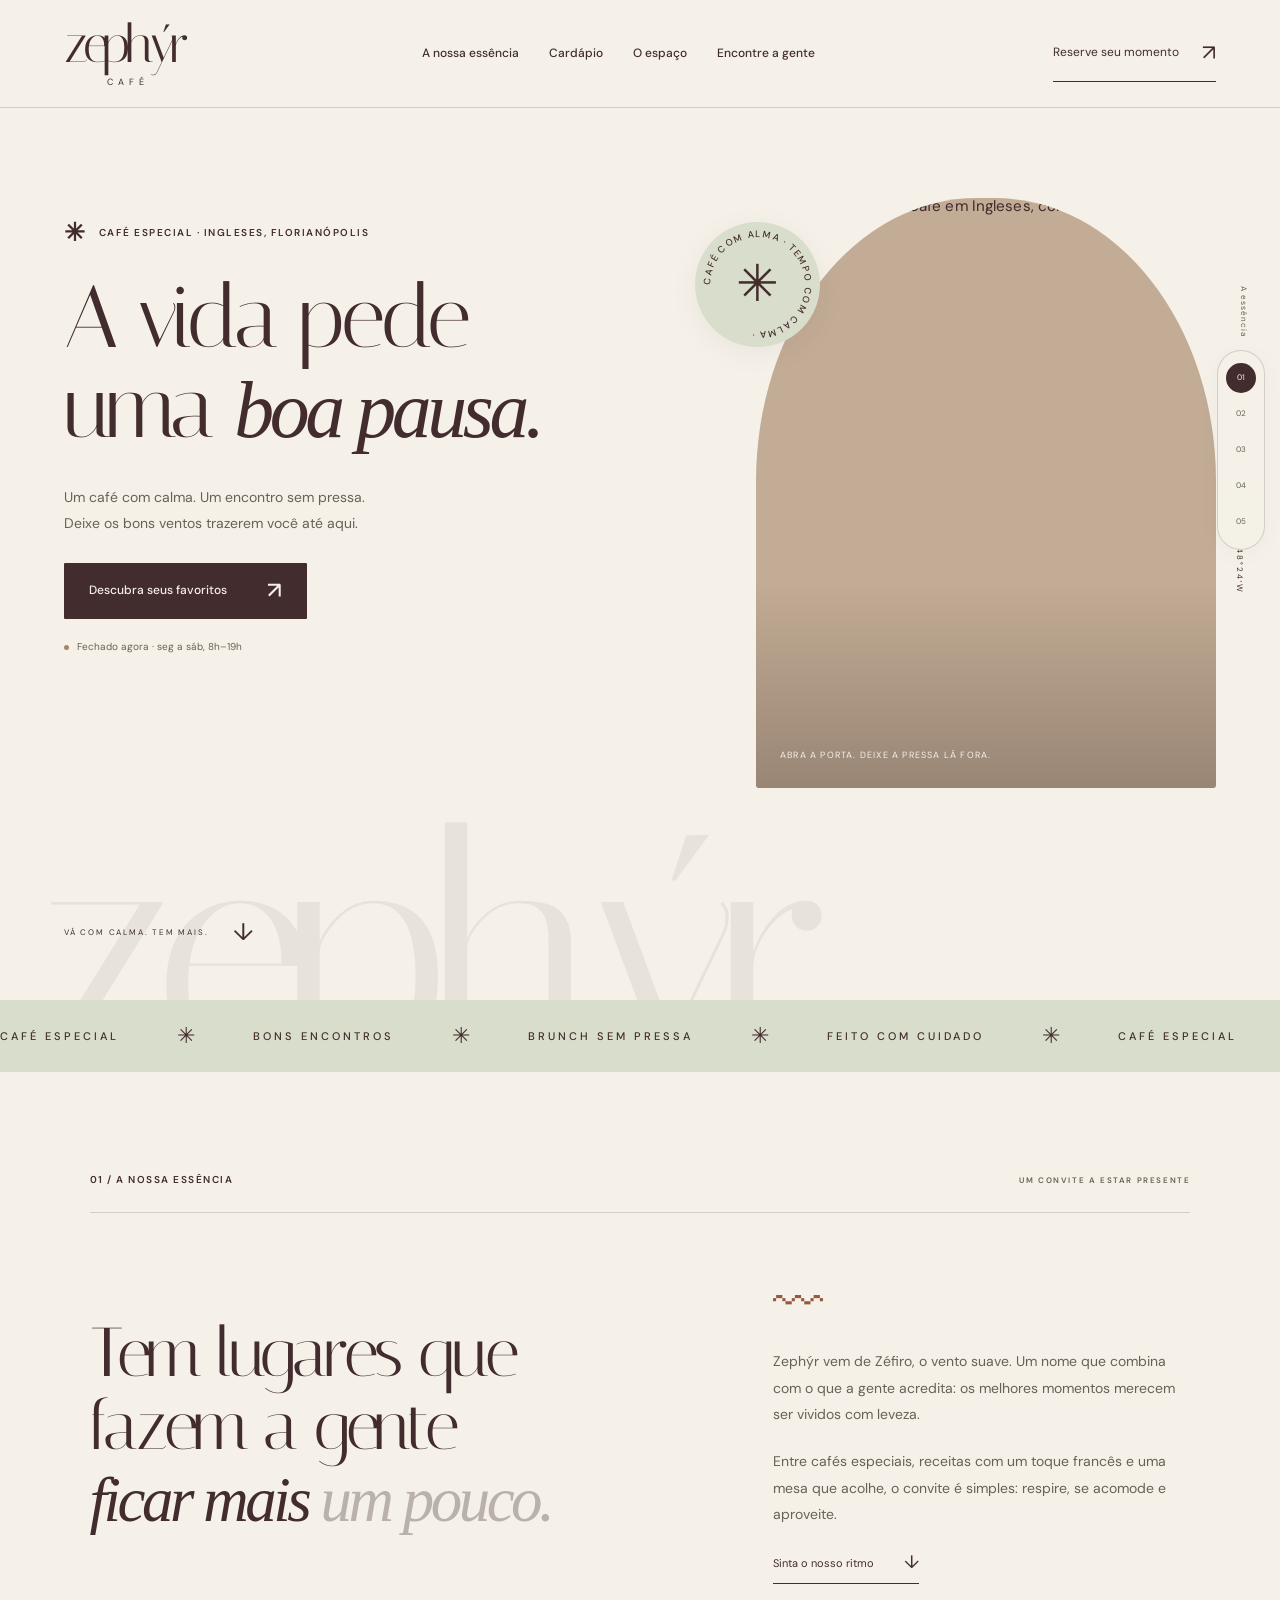
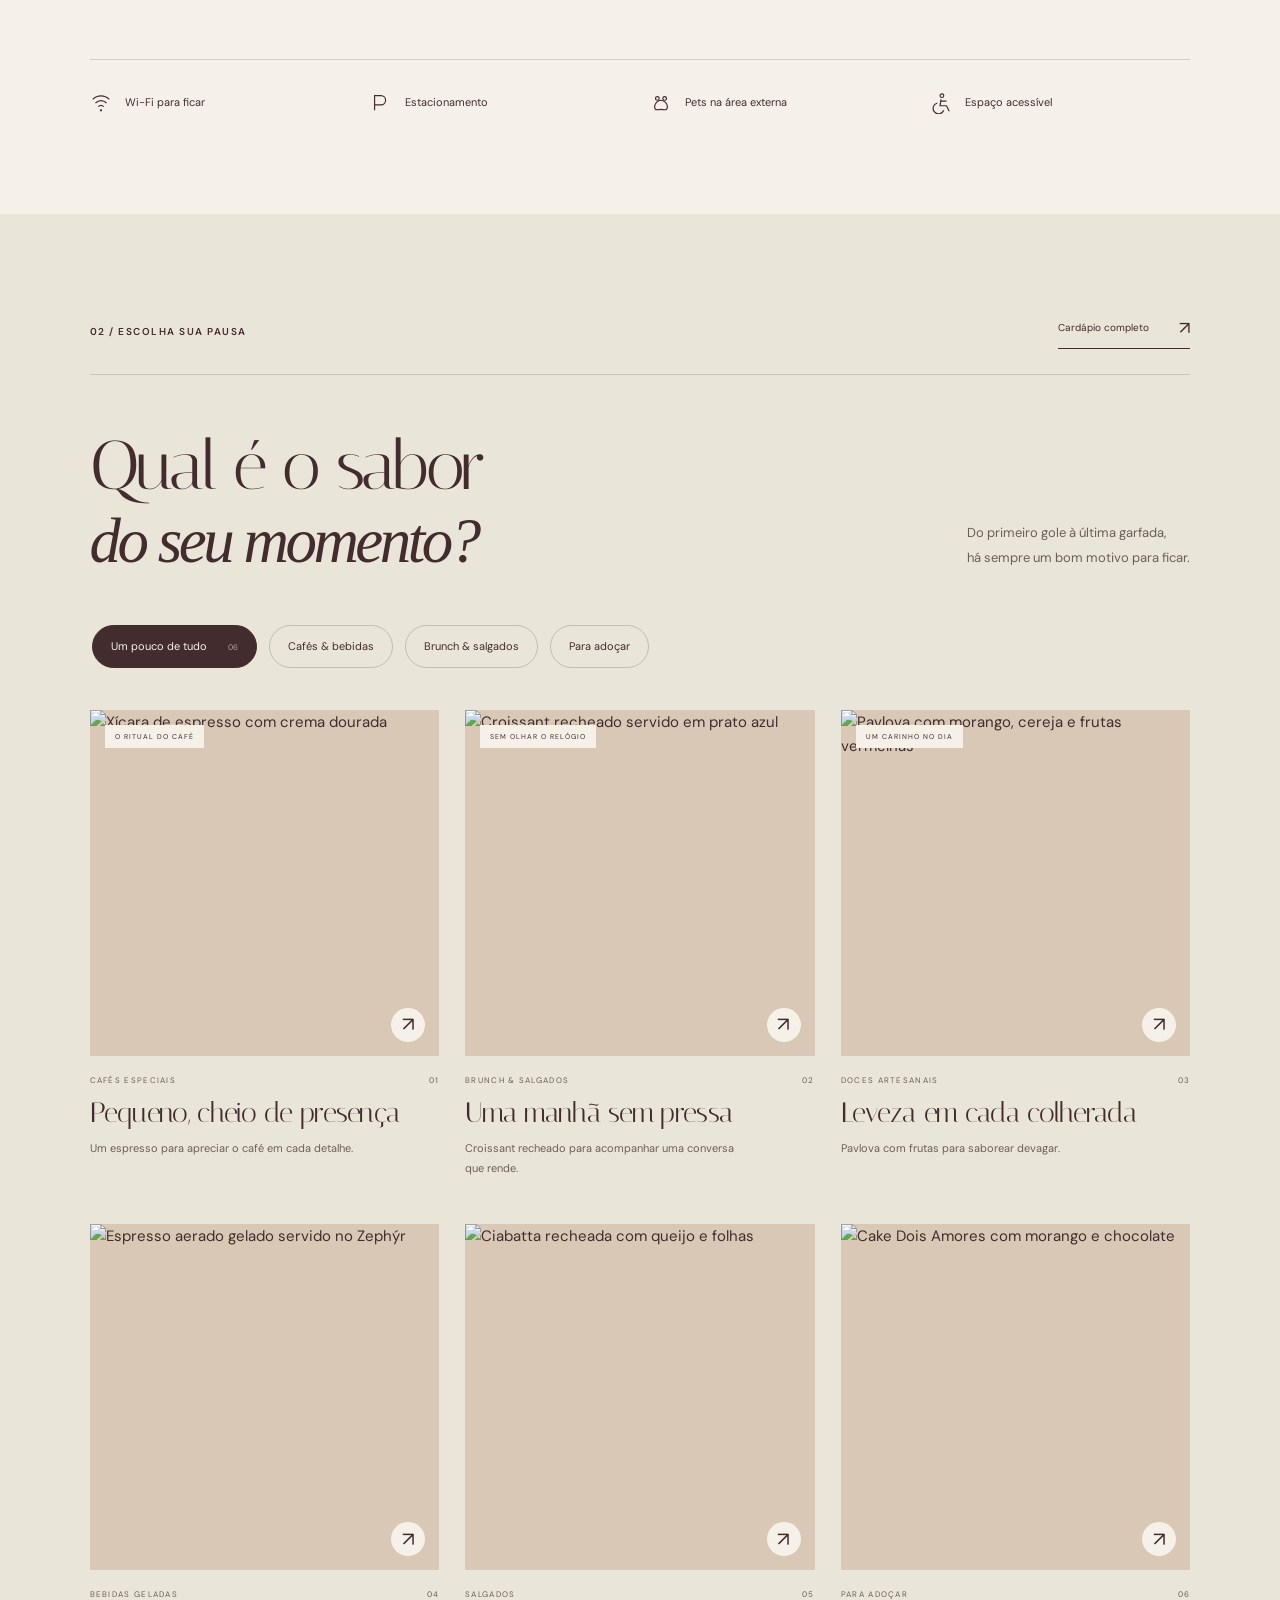
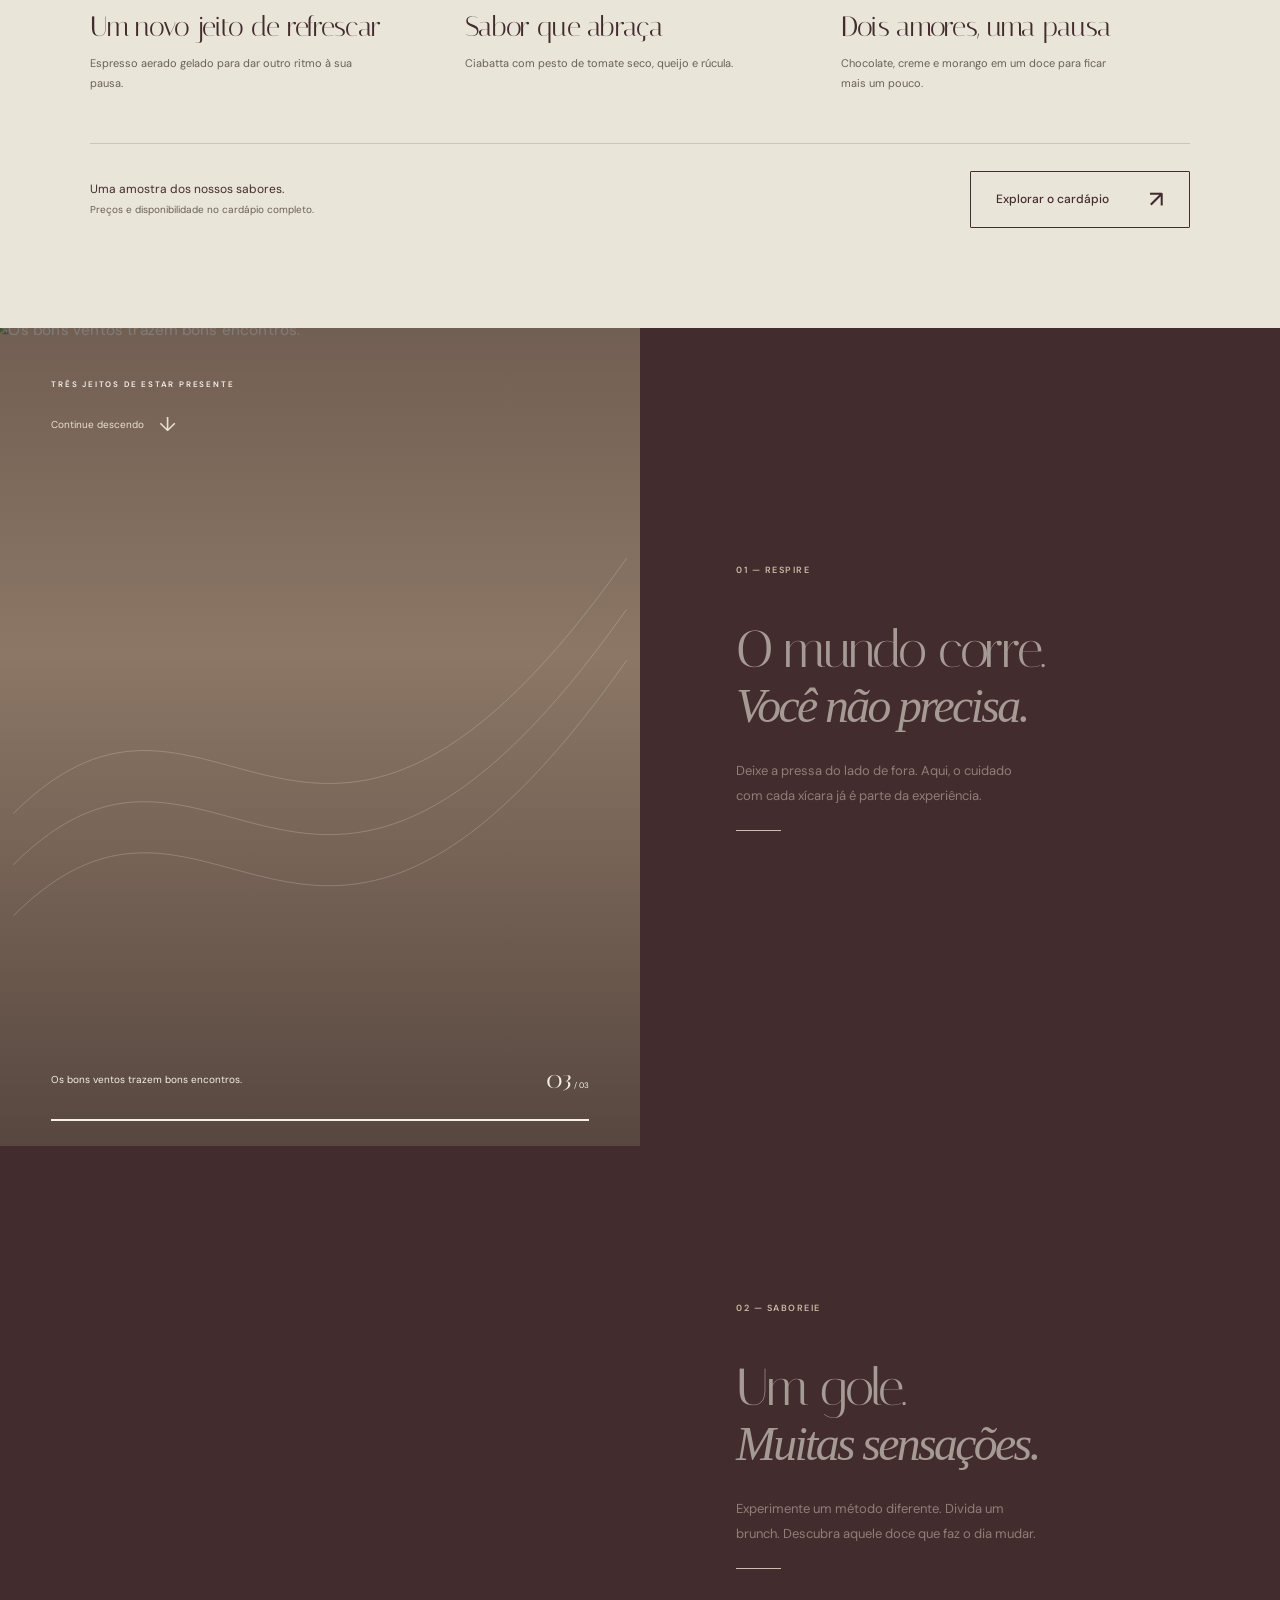
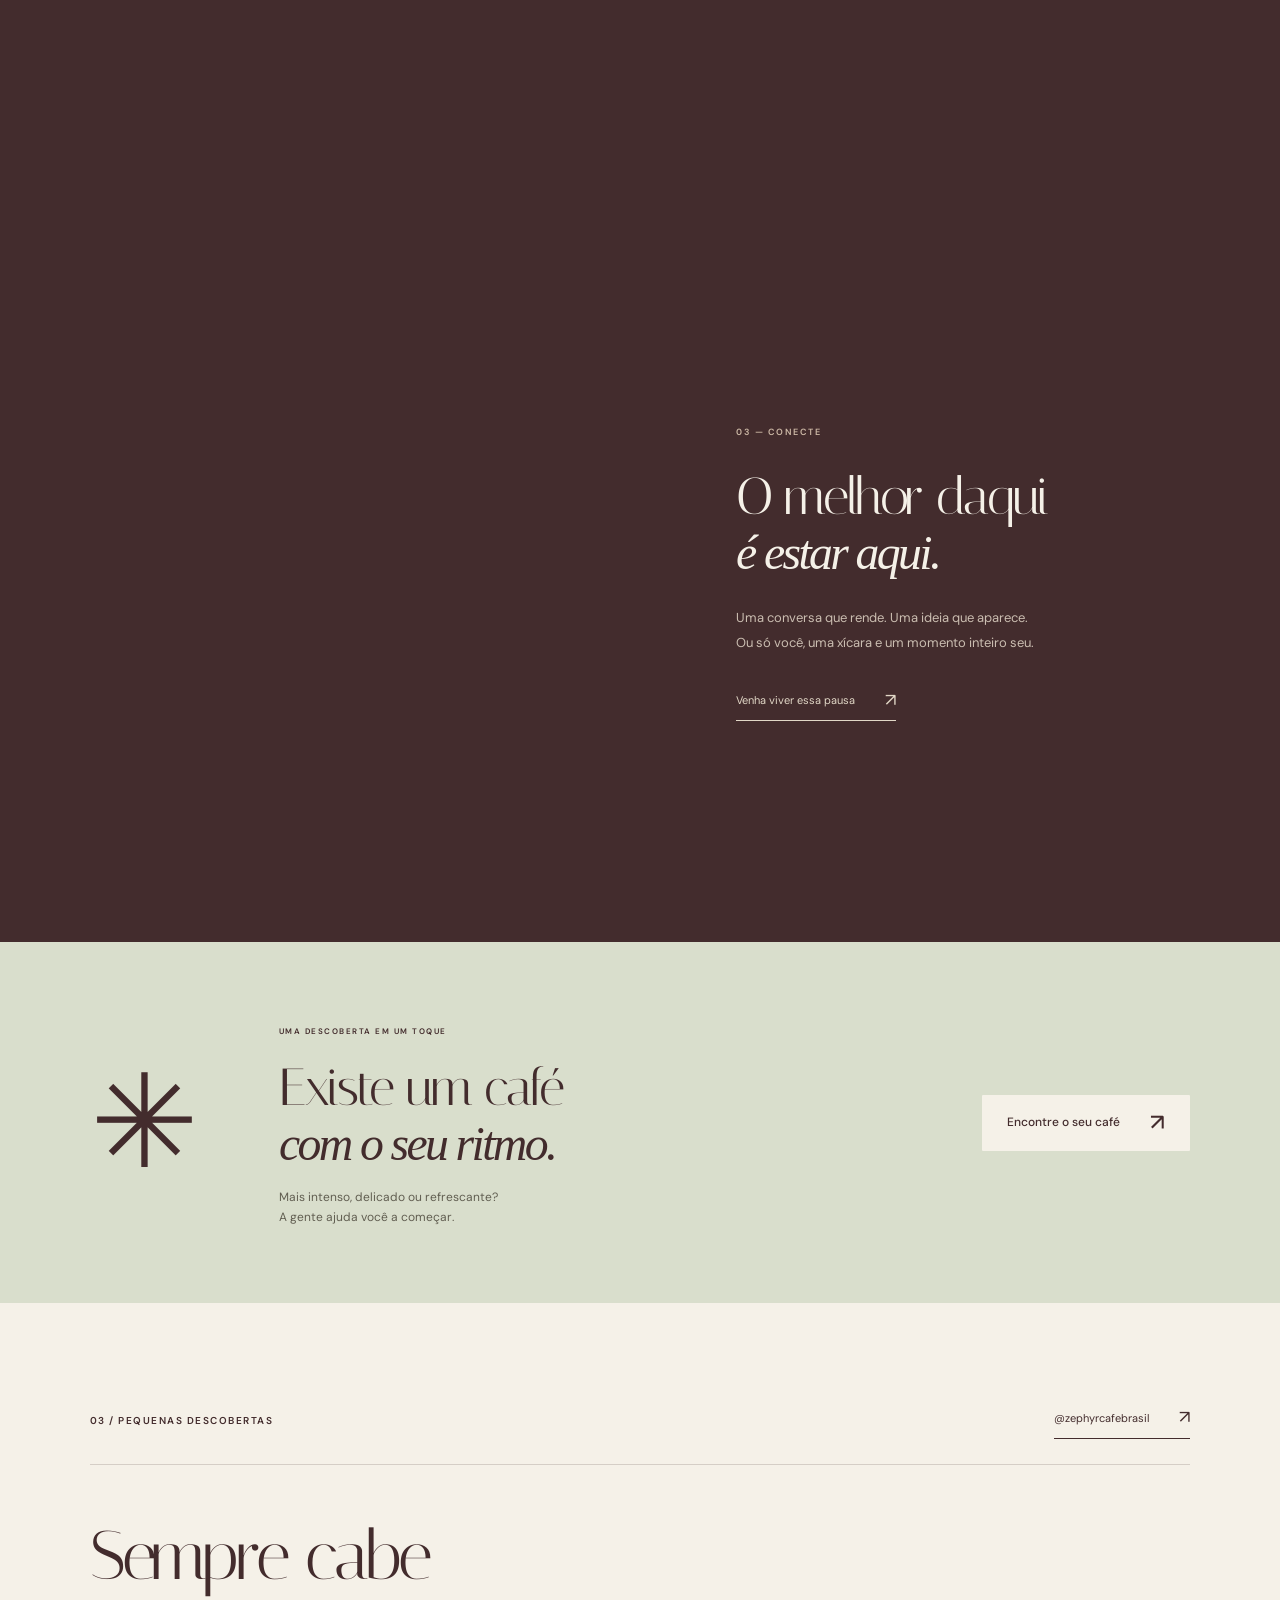
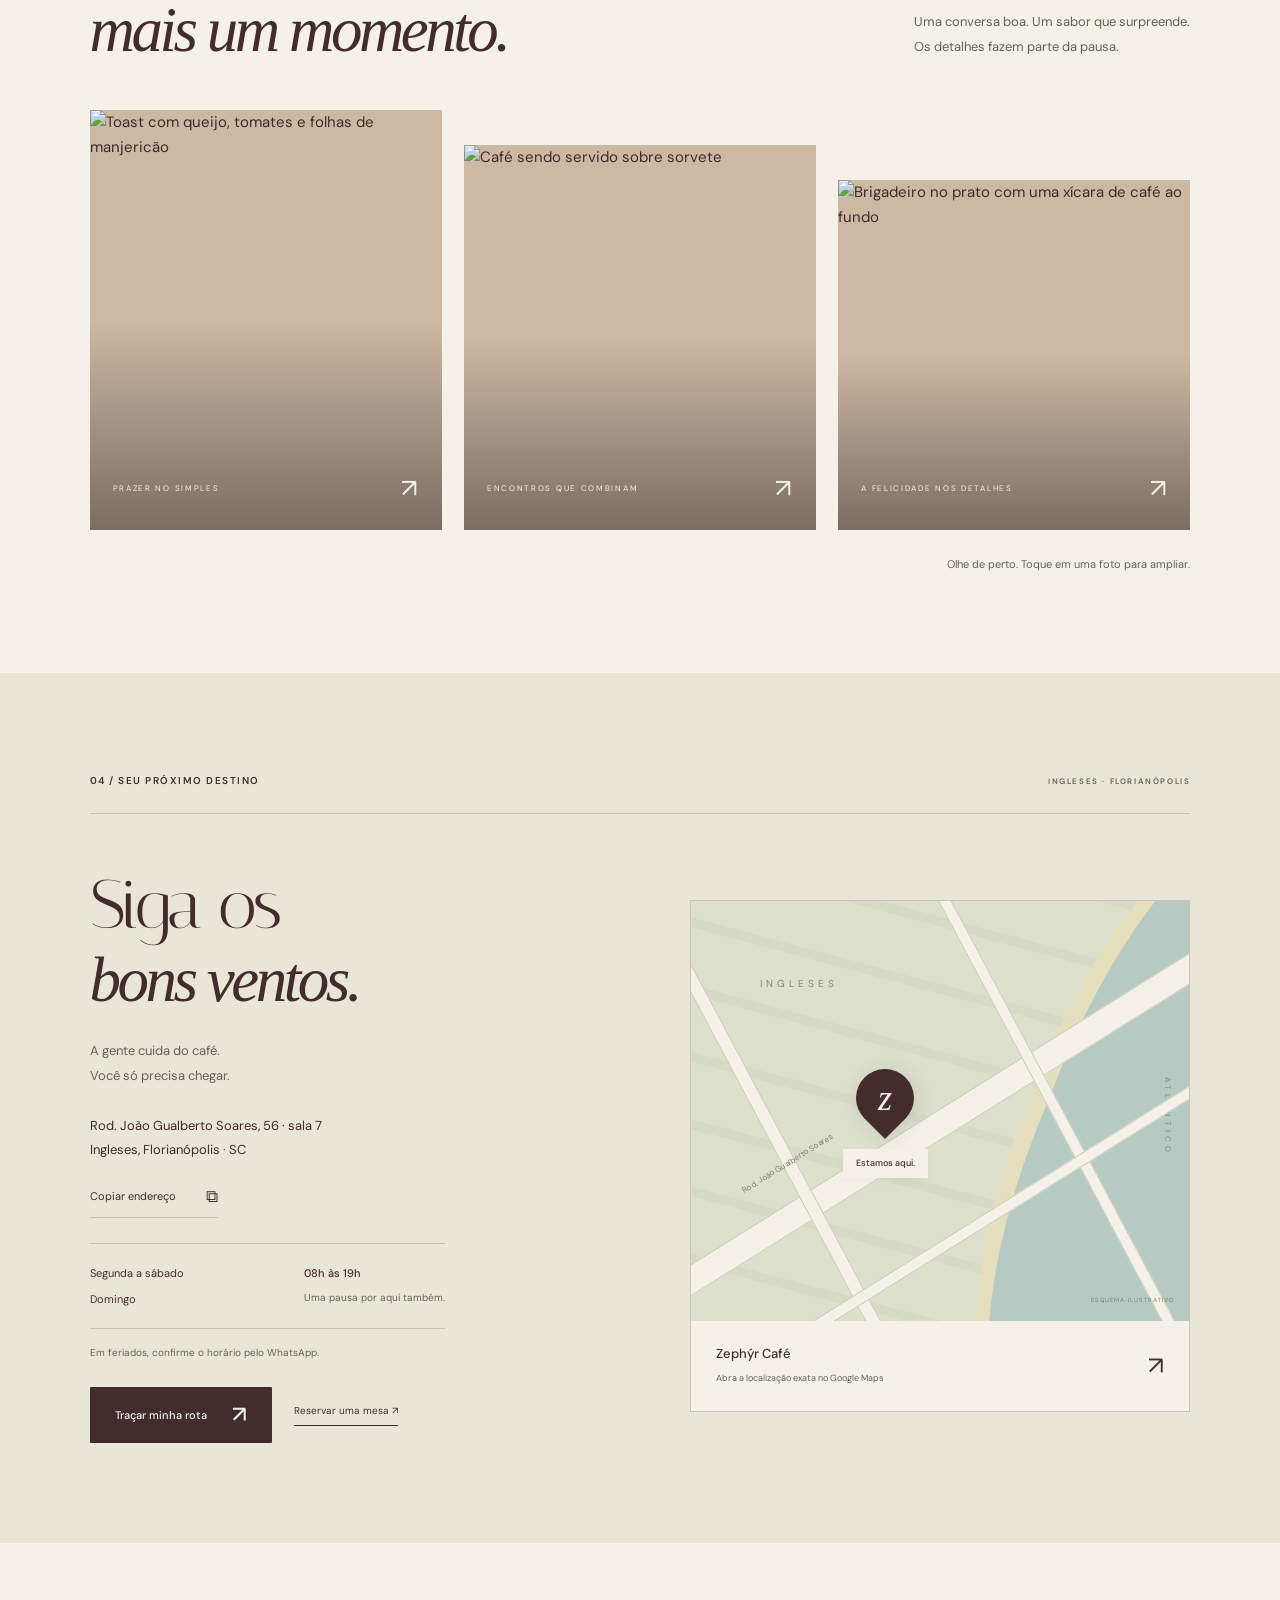
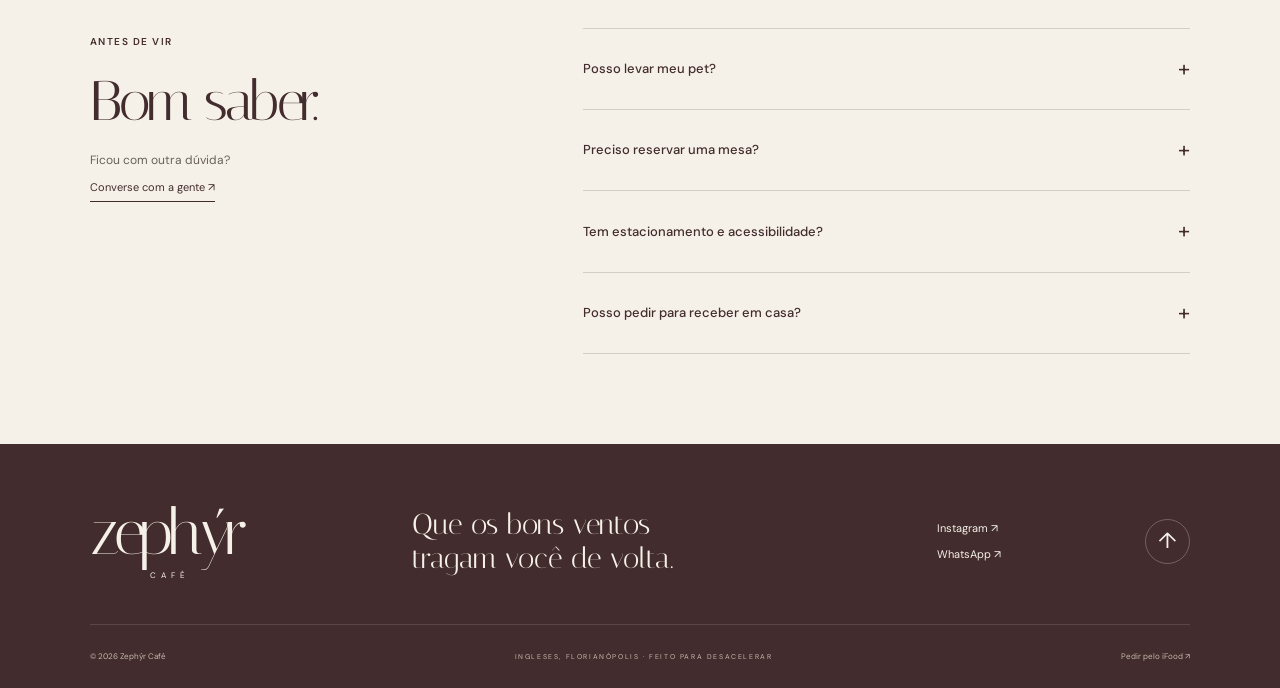
==== index.html @ 9f03e95b "Add files via upload" ====
<!doctype html>
<html lang="pt-BR">
<head>
<meta charset="utf-8"><meta name="viewport" content="width=device-width,initial-scale=1">
<meta name="theme-color" content="#f5f1e8">
<title>Zephýr Café — Um respiro nos Ingleses</title>
<meta name="description" content="Cafés especiais, brunch e doces artesanais. Encontre seu momento no Zephýr Café, em Ingleses, Florianópolis. Segunda a sábado, das 8h às 19h.">
<link rel="preconnect" href="https://fonts.googleapis.com"><link rel="preconnect" href="https://fonts.gstatic.com" crossorigin>
<link href="https://fonts.googleapis.com/css2?family=DM+Sans:wght@400;450;500;550;600;650;700&family=Italiana&display=swap" rel="stylesheet">
<link rel="stylesheet" href="styles.css"><link rel="icon" href="assets/favicon.svg" type="image/svg+xml">
<script src="app.js" defer></script>
</head>
<body>
<a class="skip-link" href="#main">Ir para o conteúdo</a>
<div id="scroll-progress" aria-hidden="true"></div>
<header class="site-header">
<a class="brand" href="#inicio" aria-label="Zephýr Café, início">zephýr<span>CAFÉ</span></a>
<nav class="desktop-nav" aria-label="Navegação principal"><a href="#essencia">A nossa essência</a><a href="#cardapio">Cardápio</a><a href="#momentos">O espaço</a><a href="#visite">Encontre a gente</a></nav>
<a class="nav-reserve" href="https://wa.me/5548992034828?text=Ol%C3%A1!%20Gostaria%20de%20reservar%20uma%20mesa%20no%20Zeph%C3%BDr." target="_blank" rel="noopener">Reserve seu momento <span aria-hidden="true">↗</span></a>
<button class="menu-toggle" id="menu-toggle" aria-label="Abrir menu" aria-expanded="false" aria-controls="mobile-menu"><span></span><span></span></button>
<nav id="mobile-menu" class="mobile-menu" aria-label="Navegação móvel" hidden><a href="#essencia">A nossa essência</a><a href="#cardapio">Cardápio</a><a href="#momentos">O espaço</a><a href="#visite">Encontre a gente</a><a href="https://wa.me/5548992034828" target="_blank" rel="noopener">Reservar pelo WhatsApp ↗</a></nav>
</header>
<nav class="chapter-nav" id="chapter-nav" aria-label="Explore os momentos da página"><span id="chapter-label" class="chapter-label">Siga os bons ventos</span><a href="#essencia" data-label="A essência" aria-label="A essência"><span>01</span><i aria-hidden="true"></i><b>A essência</b></a><a href="#cardapio" data-label="Os sabores" aria-label="Os sabores"><span>02</span><i aria-hidden="true"></i><b>Os sabores</b></a><a href="#ritual" data-label="O seu ritmo" aria-label="O seu ritmo"><span>03</span><i aria-hidden="true"></i><b>O seu ritmo</b></a><a href="#momentos" data-label="Os detalhes" aria-label="Os detalhes"><span>04</span><i aria-hidden="true"></i><b>Os detalhes</b></a><a href="#visite" data-label="Como chegar" aria-label="Como chegar"><span>05</span><i aria-hidden="true"></i><b>Como chegar</b></a></nav>
<main id="main">
<section class="hero" id="inicio" aria-labelledby="hero-title">
<div class="hero-copy"><p class="eyebrow"><span class="small-star" aria-hidden="true">✳</span> CAFÉ ESPECIAL · INGLESES, FLORIANÓPOLIS</p><h1 id="hero-title">A vida pede<br>uma <em>boa pausa.</em></h1><p class="hero-description">Um café com calma. Um encontro sem pressa.<br>Deixe os bons ventos trazerem você até aqui.</p><a class="button button-dark" href="#cardapio">Descubra seus favoritos <span aria-hidden="true">↗</span></a><div class="hero-note"><span class="status-dot" aria-hidden="true"></span><span id="open-status">Segunda a sábado · 8h às 19h</span></div></div>
<div class="hero-art"><div class="photo-frame"><img class="hero-photo" src="assets/fachada.jpg" alt="Fachada do Zephýr Café em Ingleses, com janelas em arco e letreiro verde" width="1005" height="1280" style="object-position:50% 46%" fetchpriority="high"><div class="photo-shade"></div></div><div class="circle-stamp" aria-hidden="true"><svg viewBox="0 0 140 140"><defs><path id="stamp-path" d="M70,70 m-53,0 a53,53 0 1,1 106,0 a53,53 0 1,1 -106,0"/></defs><text><textPath href="#stamp-path">CAFÉ COM ALMA · TEMPO COM CALMA · </textPath></text></svg><span>✳</span></div><span class="hero-photo-caption">ABRA A PORTA. DEIXE A PRESSA LÁ FORA.</span><span class="hero-coordinates">27°26′S &nbsp; 48°24′W</span></div>
<a class="scroll-cue" href="#essencia"><span>VÁ COM CALMA. TEM MAIS.</span><span aria-hidden="true">↓</span></a><div class="hero-wordmark" aria-hidden="true">zephýr</div>
</section>
<div class="ticker" aria-hidden="true"><div class="ticker-track"><span>CAFÉ ESPECIAL</span><i>✳</i><span>BONS ENCONTROS</span><i>✳</i><span>BRUNCH SEM PRESSA</span><i>✳</i><span>FEITO COM CUIDADO</span><i>✳</i><span>CAFÉ ESPECIAL</span><i>✳</i><span>BONS ENCONTROS</span><i>✳</i><span>BRUNCH SEM PRESSA</span><i>✳</i><span>FEITO COM CUIDADO</span><i>✳</i></div></div>
<section class="essence section-pad" id="essencia" data-chapter="A essência"><div class="section-top"><span class="eyebrow">01 / A NOSSA ESSÊNCIA</span><span class="tiny-label">UM CONVITE A ESTAR PRESENTE</span></div><div class="essence-grid"><h2 class="scroll-sentence"><span class="scroll-word">Tem</span> <span class="scroll-word">lugares</span> <span class="scroll-word">que</span><br><span class="scroll-word">fazem</span> <span class="scroll-word">a</span> <span class="scroll-word">gente</span><br><em><span class="scroll-word">ficar</span> <span class="scroll-word">mais</span> <span class="scroll-word">um</span> <span class="scroll-word">pouco.</span></em></h2><div class="essence-copy reveal"><span class="wind-mark" aria-hidden="true">〰</span><p>Zephýr vem de Zéfiro, o vento suave. Um nome que combina com o que a gente acredita: os melhores momentos merecem ser vividos com leveza.</p><p>Entre cafés especiais, receitas com um toque francês e uma mesa que acolhe, o convite é simples: respire, se acomode e aproveite.</p><a class="text-link" href="#ritual">Sinta o nosso ritmo <span aria-hidden="true">↓</span></a></div></div><div class="amenities reveal"><span><svg viewBox="0 0 24 24" aria-hidden="true"><path d="M3 8c5-5 13-5 18 0M6 12c3.5-3.5 8.5-3.5 12 0M9 16c1.7-1.7 4.3-1.7 6 0"/><circle cx="12" cy="20" r=".6"/></svg>Wi-Fi para ficar</span><span><svg viewBox="0 0 24 24" aria-hidden="true"><path d="M5 20V4h7a5 5 0 0 1 0 10H5"/></svg>Estacionamento</span><span><svg viewBox="0 0 24 24" aria-hidden="true"><circle cx="8" cy="7" r="2"/><circle cx="16" cy="7" r="2"/><path d="M5 16c0-4 4-7 7-7s7 3 7 7c0 5-4 3-7 3s-7 2-7-3Z"/></svg>Pets na área externa</span><span><svg viewBox="0 0 24 24" aria-hidden="true"><circle cx="13" cy="4" r="2"/><path d="m12 8-1 7h7l3 6M12 10h6M8 12a6 6 0 1 0 7 8"/></svg>Espaço acessível</span></div></section>
<section class="menu-section section-pad" id="cardapio" data-chapter="Os sabores"><div class="section-top"><span class="eyebrow">02 / ESCOLHA SUA PAUSA</span><a class="text-link" href="https://zephyrcafe.saipos.com/zephr-cafe/table/dsqdqsm" target="_blank" rel="noopener">Cardápio completo <span aria-hidden="true">↗</span></a></div><div class="menu-heading"><h2 class="reveal">Qual é o sabor<br><em>do seu momento?</em></h2><p class="reveal">Do primeiro gole à última garfada,<br>há sempre um bom motivo para ficar.</p></div><div class="menu-filters" role="group" aria-label="Filtrar especialidades"><button class="active" data-filter="todos" aria-pressed="true">Um pouco de tudo <span>06</span></button><button data-filter="cafes" aria-pressed="false">Cafés & bebidas</button><button data-filter="brunch" aria-pressed="false">Brunch & salgados</button><button data-filter="doces" aria-pressed="false">Para adoçar</button></div>
<p id="menu-count" class="sr-only" role="status">6 sugestões</p><div class="menu-grid">
<article class="menu-card reveal" data-category="cafes"><a class="menu-image" href="https://zephyrcafe.saipos.com/zephr-cafe/table/dsqdqsm" target="_blank" rel="noopener" aria-label="Consultar Pequeno, cheio de presença no cardápio"><img src="assets/espresso.jpg" alt="Xícara de espresso com crema dourada" width="853" height="1280" style="object-position:50% 60%" loading="lazy" decoding="async"><span class="photo-tag">O RITUAL DO CAFÉ</span><span class="card-arrow" aria-hidden="true">↗</span></a><div class="card-meta"><span>CAFÉS ESPECIAIS</span><span>01</span></div><h3>Pequeno, cheio de presença</h3><p>Um espresso para apreciar o café em cada detalhe.</p></article>
<article class="menu-card reveal" data-category="brunch"><a class="menu-image" href="https://zephyrcafe.saipos.com/zephr-cafe/table/dsqdqsm" target="_blank" rel="noopener" aria-label="Consultar Uma manhã sem pressa no cardápio"><img src="assets/croissant.jpg" alt="Croissant recheado servido em prato azul" width="853" height="1280" style="object-position:50% 59%" loading="lazy" decoding="async"><span class="photo-tag">SEM OLHAR O RELÓGIO</span><span class="card-arrow" aria-hidden="true">↗</span></a><div class="card-meta"><span>BRUNCH & SALGADOS</span><span>02</span></div><h3>Uma manhã sem pressa</h3><p>Croissant recheado para acompanhar uma conversa que rende.</p></article>
<article class="menu-card reveal" data-category="doces"><a class="menu-image" href="https://zephyrcafe.saipos.com/zephr-cafe/table/dsqdqsm" target="_blank" rel="noopener" aria-label="Consultar Leveza em cada colherada no cardápio"><img src="assets/pavlova.jpg" alt="Pavlova com morango, cereja e frutas vermelhas" width="720" height="1280" style="object-position:50% 76%" loading="lazy" decoding="async"><span class="photo-tag">UM CARINHO NO DIA</span><span class="card-arrow" aria-hidden="true">↗</span></a><div class="card-meta"><span>DOCES ARTESANAIS</span><span>03</span></div><h3>Leveza em cada colherada</h3><p>Pavlova com frutas para saborear devagar.</p></article>
<article class="menu-card reveal" data-category="cafes"><a class="menu-image" href="https://zephyrcafe.saipos.com/zephr-cafe/table/dsqdqsm" target="_blank" rel="noopener" aria-label="Consultar Um novo jeito de refrescar no cardápio"><img src="assets/espresso-aerado.jpg" alt="Espresso aerado gelado servido no Zephýr" width="720" height="1280" style="object-position:50% 66%" loading="lazy" decoding="async"><span class="card-arrow" aria-hidden="true">↗</span></a><div class="card-meta"><span>BEBIDAS GELADAS</span><span>04</span></div><h3>Um novo jeito de refrescar</h3><p>Espresso aerado gelado para dar outro ritmo à sua pausa.</p></article>
<article class="menu-card reveal" data-category="brunch"><a class="menu-image" href="https://zephyrcafe.saipos.com/zephr-cafe/table/dsqdqsm" target="_blank" rel="noopener" aria-label="Consultar Sabor que abraça no cardápio"><img src="assets/ciabatta.jpg" alt="Ciabatta recheada com queijo e folhas" width="720" height="1280" style="object-position:50% 72%" loading="lazy" decoding="async"><span class="card-arrow" aria-hidden="true">↗</span></a><div class="card-meta"><span>SALGADOS</span><span>05</span></div><h3>Sabor que abraça</h3><p>Ciabatta com pesto de tomate seco, queijo e rúcula.</p></article>
<article class="menu-card reveal" data-category="doces"><a class="menu-image" href="https://zephyrcafe.saipos.com/zephr-cafe/table/dsqdqsm" target="_blank" rel="noopener" aria-label="Consultar Dois amores, uma pausa no cardápio"><img src="assets/dois-amores.jpg" alt="Cake Dois Amores com morango e chocolate" width="1280" height="1280" style="object-position:50% 70%" loading="lazy" decoding="async"><span class="card-arrow" aria-hidden="true">↗</span></a><div class="card-meta"><span>PARA ADOÇAR</span><span>06</span></div><h3>Dois amores, uma pausa</h3><p>Chocolate, creme e morango em um doce para ficar mais um pouco.</p></article></div><div class="menu-bottom"><p>Uma amostra dos nossos sabores.<br><span>Preços e disponibilidade no cardápio completo.</span></p><a class="button button-outline" href="https://zephyrcafe.saipos.com/zephr-cafe/table/dsqdqsm" target="_blank" rel="noopener">Explorar o cardápio <span aria-hidden="true">↗</span></a></div></section>
<section class="ritual" id="ritual" data-chapter="O seu ritmo" aria-label="O ritmo do Zephýr"><div class="ritual-sticky"><div class="ritual-visual"><img id="ritual-image" src="assets/cafe-com-arte.jpg" alt="Café com arte na espuma, servido no Zephýr" style="object-position:50% 58%" width="853" height="1280" loading="lazy"><div class="ritual-overlay"></div><span class="eyebrow">TRÊS JEITOS DE ESTAR PRESENTE</span><span class="ritual-scroll-hint">Continue descendo <span aria-hidden="true">↓</span></span><div class="ritual-photo-footer"><span id="ritual-visual-caption">Tudo começa com um respiro.</span><span><b id="ritual-current">01</b> / 03</span></div><svg class="wind-lines" viewBox="0 0 500 400" fill="none" aria-hidden="true"><path d="M-50 300C150 100 240 490 550 50M-50 250C150 50 240 440 550 0M-50 350C150 150 240 540 550 100"/></svg><div class="ritual-progress-track" aria-hidden="true"><span id="ritual-progress"></span></div></div></div><div class="ritual-steps"><div class="ritual-step" data-position="50% 58%" data-step="0" data-image="assets/cafe-com-arte.jpg" data-caption="Tudo começa com um respiro."><span class="eyebrow">01 — RESPIRE</span><h2>O mundo corre.<br><em>Você não precisa.</em></h2><p>Deixe a pressa do lado de fora. Aqui, o cuidado com cada xícara já é parte da experiência.</p><span class="step-line" aria-hidden="true"></span></div><div class="ritual-step" data-position="50% 64%" data-step="1" data-image="assets/omelete.jpg" data-caption="O simples, feito com cuidado."><span class="eyebrow">02 — SABOREIE</span><h2>Um gole.<br><em>Muitas sensações.</em></h2><p>Experimente um método diferente. Divida um brunch. Descubra aquele doce que faz o dia mudar.</p><span class="step-line" aria-hidden="true"></span></div><div class="ritual-step" data-position="50% 58%" data-step="2" data-image="assets/mesa-cafe.jpg" data-caption="Os bons ventos trazem bons encontros."><span class="eyebrow">03 — CONECTE</span><h2>O melhor daqui<br><em>é estar aqui.</em></h2><p>Uma conversa que rende. Uma ideia que aparece. Ou só você, uma xícara e um momento inteiro seu.</p><a class="text-link" href="#visite">Venha viver essa pausa <span aria-hidden="true">↗</span></a></div></div></section>
<section class="coffee-finder section-pad"><div class="finder-symbol" aria-hidden="true">✳</div><div><span class="eyebrow">UMA DESCOBERTA EM UM TOQUE</span><h2>Existe um café<br><em>com o seu ritmo.</em></h2><p>Mais intenso, delicado ou refrescante?<br>A gente ajuda você a começar.</p></div><button class="button button-light" data-open-quiz>Encontre o seu café <span aria-hidden="true">↗</span></button></section>
<section class="moments section-pad" id="momentos" data-chapter="Os detalhes"><div class="section-top"><span class="eyebrow">03 / PEQUENAS DESCOBERTAS</span><a class="text-link" href="https://www.instagram.com/zephyrcafebrasil/" target="_blank" rel="noopener">@zephyrcafebrasil <span aria-hidden="true">↗</span></a></div><div class="moments-heading"><h2 class="reveal">Sempre cabe<br><em>mais um momento.</em></h2><p>Uma conversa boa. Um sabor que surpreende.<br>Os detalhes fazem parte da pausa.</p></div><div class="gallery" id="gallery-grid"><button class="gallery-photo reveal" type="button" data-photo="assets/toast.jpg" data-caption="Cores e sabores que convidam a ficar." aria-label="Ampliar foto: Toast com queijo, tomates e folhas de manjericão"><img src="assets/toast.jpg" alt="Toast com queijo, tomates e folhas de manjericão" width="853" height="1280" style="object-position:50% 57%" loading="lazy" decoding="async"><span>PRAZER NO SIMPLES<b aria-hidden="true">↗</b></span></button>
<button class="gallery-photo reveal" type="button" data-photo="assets/cafe-sorvete.jpg" data-caption="O encontro do café com uma pausa doce." aria-label="Ampliar foto: Café sendo servido sobre sorvete"><img src="assets/cafe-sorvete.jpg" alt="Café sendo servido sobre sorvete" width="853" height="1280" style="object-position:50% 58%" loading="lazy" decoding="async"><span>ENCONTROS QUE COMBINAM<b aria-hidden="true">↗</b></span></button>
<button class="gallery-photo reveal" type="button" data-photo="assets/brigadeiro.jpg" data-caption="Café e brigadeiro. Às vezes, é só disso que o dia precisa." aria-label="Ampliar foto: Brigadeiro no prato com uma xícara de café ao fundo"><img src="assets/brigadeiro.jpg" alt="Brigadeiro no prato com uma xícara de café ao fundo" width="1024" height="1280" style="object-position:50% 53%" loading="lazy" decoding="async"><span>A FELICIDADE NOS DETALHES<b aria-hidden="true">↗</b></span></button></div><p class="gallery-footnote">Olhe de perto. Toque em uma foto para ampliar.</p></section>
<section class="visit section-pad" id="visite" data-chapter="Como chegar"><div class="section-top"><span class="eyebrow">04 / SEU PRÓXIMO DESTINO</span><span class="tiny-label">INGLESES · FLORIANÓPOLIS</span></div><div class="visit-grid"><div class="visit-copy"><h2 class="reveal">Siga os<br><em>bons ventos.</em></h2><p class="visit-intro">A gente cuida do café.<br>Você só precisa chegar.</p><address>Rod. João Gualberto Soares, 56 · sala 7<br>Ingleses, Florianópolis · SC</address><div class="address-tools"><button type="button" class="text-link" id="copy-address" data-address="Rod. João Gualberto Soares, 56, sala 7, Ingleses, Florianópolis - SC, 88058-300">Copiar endereço <span aria-hidden="true">⧉</span></button><span id="copy-feedback" role="status" aria-live="polite"></span></div><div class="hours"><span>Segunda a sábado</span><strong>08h às 19h</strong><span>Domingo</span><span>Uma pausa por aqui também.</span></div><p class="holiday-note">Em feriados, confirme o horário pelo WhatsApp.</p><div class="visit-actions"><a class="button button-dark" href="https://maps.app.goo.gl/jxihtAwwZsuDpAo7A" target="_blank" rel="noopener">Traçar minha rota <span aria-hidden="true">↗</span></a><a class="text-link" href="https://wa.me/5548992034828?text=Ol%C3%A1!%20Gostaria%20de%20reservar%20uma%20mesa%20no%20Zeph%C3%BDr." target="_blank" rel="noopener">Reservar uma mesa ↗</a></div></div><div class="location-card"><div class="map-art" role="img" aria-label="Localização ilustrativa em Ingleses, Florianópolis"><span class="map-sea">ATLÂNTICO</span><span class="map-neighborhood">INGLESES</span><div class="map-road road-one"></div><div class="map-road road-two"></div><div class="map-road road-three"></div><div class="map-road road-four"></div><div class="map-pin"><span><i>z</i></span><b>Estamos aqui.</b></div><span class="map-road-label">Rod. João Gualberto Soares</span><span class="map-legend">ESQUEMA ILUSTRATIVO</span></div><a class="map-link" href="https://maps.app.goo.gl/jxihtAwwZsuDpAo7A" target="_blank" rel="noopener"><span><b>Zephýr Café</b><small>Abra a localização exata no Google Maps</small></span><span aria-hidden="true">↗</span></a></div></div></section>
<section class="faq section-pad"><div><span class="eyebrow">ANTES DE VIR</span><h2>Bom saber.</h2><p>Ficou com outra dúvida?<br><a class="text-link" href="https://wa.me/5548992034828" target="_blank" rel="noopener">Converse com a gente ↗</a></p></div><div class="faq-list"><details><summary>Posso levar meu pet?<span aria-hidden="true">+</span></summary><p>Sim! Cães são bem-vindos na nossa área externa. Venha aproveitar essa pausa com seu companheiro.</p></details><details><summary>Preciso reservar uma mesa?<span aria-hidden="true">+</span></summary><p>Aceitamos reservas. Combine o horário e o número de pessoas diretamente pelo <a href="https://wa.me/5548992034828" target="_blank" rel="noopener">WhatsApp (48) 99203-4828</a>.</p></details><details><summary>Tem estacionamento e acessibilidade?<span aria-hidden="true">+</span></summary><p>Sim. O espaço conta com estacionamento e é acessível para pessoas com mobilidade reduzida.</p></details><details><summary>Posso pedir para receber em casa?<span aria-hidden="true">+</span></summary><p>Sim! Consulte a disponibilidade de entrega e faça seu pedido pelo <a href="https://www.ifood.com.br/delivery/florianopolis-sc/zephyr-cafe-ingleses/1a9e272a-1f96-4be6-ad75-3a91d06e67c6?utm_medium=share" target="_blank" rel="noopener">Zephýr no iFood ↗</a>.</p></details></div></section>
</main>
<footer class="footer"><div class="footer-top"><a class="brand" href="#inicio">zephýr<span>CAFÉ</span></a><p>Que os bons ventos<br>tragam você de volta.</p><div class="footer-social"><a href="https://www.instagram.com/zephyrcafebrasil/" target="_blank" rel="noopener">Instagram ↗</a><a href="https://wa.me/5548992034828" target="_blank" rel="noopener">WhatsApp ↗</a></div><a class="back-top" href="#inicio" aria-label="Voltar ao topo">↑</a></div><div class="footer-bottom"><span>© <span id="year">2026</span> Zephýr Café</span><span>INGLESES, FLORIANÓPOLIS · FEITO PARA DESACELERAR</span><a href="https://www.ifood.com.br/delivery/florianopolis-sc/zephyr-cafe-ingleses/1a9e272a-1f96-4be6-ad75-3a91d06e67c6?utm_medium=share" target="_blank" rel="noopener">Pedir pelo iFood ↗</a></div></footer>
<div class="mobile-cta"><a href="#cardapio">Ver cardápio <span>↗</span></a><a href="https://wa.me/5548992034828" target="_blank" rel="noopener">Reservar uma mesa <span>↗</span></a></div>
<dialog class="photo-dialog" id="photo-dialog" aria-label="Galeria de fotos do Zephýr Café" aria-describedby="dialog-caption"><button class="dialog-close" id="close-dialog" aria-label="Fechar foto">×</button><div class="photo-viewer"><button type="button" class="photo-nav photo-prev" id="photo-prev" aria-label="Foto anterior">←</button><img id="dialog-image" alt=""><button type="button" class="photo-nav photo-next" id="photo-next" aria-label="Próxima foto">→</button></div><div class="photo-dialog-footer"><p id="dialog-caption"></p><span id="photo-counter" aria-live="polite">1 / 3</span></div></dialog>
<dialog class="coffee-dialog" id="coffee-dialog" aria-labelledby="coffee-title"><button class="dialog-close" data-close-quiz aria-label="Fechar sugestão de café">×</button><span class="quiz-star" aria-hidden="true">✳</span><span class="eyebrow">SEU CAFÉ, SEU MOMENTO</span><h2 id="coffee-title">Como está<br><em>o seu ritmo hoje?</em></h2><div id="quiz-options"><button data-taste="intenso">Quero intensidade <span>↗</span></button><button data-taste="equilibrado">Busco equilíbrio <span>↗</span></button><button data-taste="leve">Prefiro delicadeza <span>↗</span></button><button data-taste="gelado">Preciso refrescar <span>↗</span></button></div><div id="quiz-result" hidden aria-live="polite"></div><button class="text-link quiz-reset" id="quiz-reset" hidden>Escolher outro ritmo ↺</button></dialog>
</body></html>
---- styles.css ----
:root{--cream:#f5f1e8;--paper:#eae5d9;--ink:#432c2d;--muted:#7b7169;--rust:#955840;--sage:#d9decc;--line:rgba(67,44,45,.18);--serif:'Italiana',Georgia,serif;--sans:'DM Sans',Arial,sans-serif}*{box-sizing:border-box}html{scroll-behavior:smooth;scroll-padding-top:100px}body{margin:0;background:var(--cream);color:var(--ink);font-family:var(--sans);font-size:15px;line-height:1.65;-webkit-font-smoothing:antialiased}button,input{font:inherit}a{color:inherit;text-decoration:none}button{color:inherit;cursor:pointer}button,a{-webkit-tap-highlight-color:transparent}button:focus-visible,a:focus-visible,summary:focus-visible{outline:2px solid var(--rust);outline-offset:6px}button{border:0;background:none}img{display:block;width:100%;height:100%;object-fit:cover}h1,h2,h3,p{margin:0}h1,h2,h3{font-weight:400}h1,h2{font-family:var(--serif);letter-spacing:-.045em;line-height:1.05}em{font-family:Georgia,serif;font-weight:400;font-size:.91em;letter-spacing:-.055em}h2{font-size:clamp(46px,5.4vw,82px)}[hidden]{display:none!important}::selection{background:var(--ink);color:var(--cream)}.skip-link{position:fixed;z-index:99;top:-80px;left:16px;padding:12px;background:var(--cream)}.skip-link:focus{top:15px}#scroll-progress{position:fixed;z-index:100;inset:0 auto auto 0;height:3px;width:100%;transform:scaleX(0);background:var(--rust);transform-origin:left}.site-header{height:108px;padding:0 5%;display:flex;align-items:center;justify-content:space-between;border-bottom:1px solid var(--line);position:absolute;inset:0 0 auto;z-index:30;transition:background .3s,box-shadow .3s}.site-header.scrolled{position:fixed;background:rgba(245,241,232,.97);height:82px;box-shadow:0 2px 20px #432c2d06}.brand{font-family:var(--serif);font-size:53px;letter-spacing:-5px;line-height:.9;display:inline-flex;align-items:center;flex-direction:column}.brand span{font-family:var(--sans);font-size:9px;letter-spacing:5px;margin-top:10px;margin-left:7px}.desktop-nav{display:flex;gap:30px;font-size:12px;font-weight:500}.desktop-nav a{position:relative}.desktop-nav a:after{content:'';position:absolute;bottom:-5px;left:0;width:0;height:1px;background:currentColor;transition:width .25s}.desktop-nav a:hover:after{width:100%}.nav-reserve{font-size:12px;border-bottom:1px solid var(--ink);padding:10px 0;display:flex;gap:23px;align-items:center}.nav-reserve span{font-size:22px}.menu-toggle,.mobile-menu{display:none}.hero{position:relative;min-height:850px;height:min(1000px,calc(100svh + 100px));padding:155px 5% 170px;display:grid;grid-template-columns:1fr 1fr;overflow:hidden;gap:4%}.hero-copy{position:relative;z-index:2;padding-top:65px}.eyebrow,.tiny-label{font-size:10px;letter-spacing:1.5px;font-weight:600;line-height:1.5}.hero .eyebrow{display:flex;align-items:center;gap:12px}.small-star{font-size:25px;line-height:1}.hero h1{font-size:clamp(66px,6.85vw,110px);margin-top:28px;line-height:1.03}.hero-description{font-size:14px;color:var(--muted);margin:30px 0 26px;line-height:1.9}.button{display:inline-flex;align-items:center;justify-content:space-between;gap:40px;padding:16px 25px;min-height:56px;font-size:12px;font-weight:500;border-radius:1px;transition:background .25s,transform .25s,color .25s}.button span{font-size:23px;line-height:1}.button:hover{transform:translateY(-3px)}.button-dark{background:var(--ink);color:var(--cream)}.button-dark:hover{background:#63433d}.button-outline{border:1px solid var(--ink)}.button-outline:hover{background:var(--ink);color:var(--cream)}.button-light{background:var(--cream);color:var(--ink)}.hero-note{display:flex;gap:8px;align-items:center;font-size:10px;margin-top:20px;color:var(--muted)}.status-dot{width:5px;height:5px;background:#718367;border-radius:50%}.hero-art{position:relative;min-height:485px;margin-left:12px}.photo-frame{height:100%;overflow:hidden;border-radius:48% 48% 0 0;background:#c3ac95}.hero-photo{object-position:50% 55%;transform:scale(1.13);will-change:translate;filter:brightness(.84) saturate(.85)}.photo-shade{position:absolute;inset:0;border-radius:48% 48% 0 0;pointer-events:none;background:linear-gradient(0deg,#241c1b44,transparent 60%)}.circle-stamp{position:absolute;left:-61px;top:24px;width:125px;height:125px;border-radius:50%;background:var(--sage);display:grid;place-items:center;color:var(--ink);box-shadow:0 6px 30px #2b1c1c0d}.circle-stamp svg{position:absolute;width:100%;height:100%;animation:stamp-spin 40s linear infinite}.circle-stamp text{font-family:var(--sans);font-size:10.5px;letter-spacing:1.9px;fill:currentColor;font-weight:500}.circle-stamp>span{font-size:51px;font-weight:400}.hero-photo-caption{position:absolute;bottom:24px;left:24px;color:var(--cream);letter-spacing:1.7px;font-size:8px}.hero-coordinates{position:absolute;right:-30px;top:50%;writing-mode:vertical-rl;letter-spacing:2px;font-size:8px}.hero-wordmark{font-family:var(--serif);position:absolute;left:2.5%;bottom:-114px;line-height:1;font-size:clamp(230px,25vw,420px);letter-spacing:-.07em;opacity:.07;pointer-events:none;z-index:0}.scroll-cue{position:absolute;bottom:48px;left:5%;display:flex;align-items:center;gap:25px;font-size:8px;letter-spacing:1.8px}.scroll-cue span:last-child{font-size:24px}.ticker{background:var(--sage);padding:18px 0;overflow:hidden;position:relative}.ticker-track{display:flex;width:max-content;gap:58px;align-items:center;animation:ticker 48s linear infinite}.ticker span{font-size:11px;font-weight:500;letter-spacing:3px;white-space:nowrap}.ticker i{font-style:normal;font-size:22px}.section-pad{padding:100px 7%}.section-top{display:flex;align-items:center;justify-content:space-between;padding-bottom:25px;border-bottom:1px solid var(--line);margin-bottom:55px;gap:20px}.tiny-label{font-size:8px;letter-spacing:1.6px;color:var(--muted)}.essence-grid{display:grid;grid-template-columns:1.4fr 1fr;gap:9%;align-items:center}.essence-copy{max-width:410px;padding-top:10px}.wind-mark{display:block;font-size:50px;color:var(--rust);line-height:1;margin-bottom:20px}.essence-copy p{font-size:14px;color:var(--muted);margin-bottom:20px;line-height:1.9}.text-link{display:inline-flex;gap:30px;align-items:center;border-bottom:1px solid currentColor;font-size:11px;padding-bottom:5px}.text-link span{font-size:18px}.amenities{display:grid;grid-template-columns:repeat(4,1fr);gap:20px;margin-top:75px;padding-top:32px;border-top:1px solid var(--line)}.amenities>span{display:flex;gap:13px;align-items:center;font-size:11px}.amenities svg{width:22px;height:22px;stroke:currentColor;stroke-width:1.3;fill:none}.menu-section{background:var(--paper)}.menu-section .section-top .text-link{font-size:10px}.menu-heading,.moments-heading{display:flex;align-items:flex-end;justify-content:space-between;gap:25px;margin-bottom:48px}.menu-heading>p,.moments-heading>p{font-size:13px;line-height:1.9;color:var(--muted);padding-bottom:5px}.menu-filters{display:flex;align-items:center;gap:12px;margin-bottom:34px;overflow:auto;padding:2px 2px 8px;scrollbar-width:thin}.menu-filters button{border:1px solid #432c2d38;white-space:nowrap;padding:11px 18px;border-radius:30px;font-size:11px;transition:background .2s,color .2s}.menu-filters button.active,.menu-filters button:hover{background:var(--ink);color:var(--cream);border-color:var(--ink)}.menu-filters button span{margin-left:18px;font-size:8px;opacity:.6}.menu-grid{display:grid;grid-template-columns:repeat(3,minmax(0,1fr));gap:45px 26px}.menu-image{display:block;position:relative;height:auto;aspect-ratio:1/.99;overflow:hidden;background:#d8c8b5}.menu-image img{transition:transform .7s ease;filter:saturate(.85)}.menu-image:hover img{transform:scale(1.05)}.photo-tag{position:absolute;top:15px;left:15px;background:var(--cream);padding:6px 10px;font-size:7px;letter-spacing:1px}.card-arrow{position:absolute;right:14px;bottom:14px;width:34px;height:34px;border-radius:50%;display:grid;place-items:center;background:var(--cream);font-size:20px;transition:transform .3s}.menu-image:hover .card-arrow{transform:rotate(45deg)}.card-meta{display:flex;justify-content:space-between;font-size:8px;letter-spacing:1.3px;color:var(--muted);margin:18px 0 9px}.menu-card h3{font-family:var(--serif);font-size:28px;letter-spacing:-.025em;line-height:1.2}.menu-card p{font-size:11px;line-height:1.8;color:var(--muted);max-width:285px;margin-top:10px}.menu-bottom{border-top:1px solid var(--line);margin-top:50px;padding-top:27px;display:flex;align-items:center;justify-content:space-between;gap:20px}.menu-bottom p{font-size:12px}.menu-bottom p span{font-size:10px;color:var(--muted)}.ritual{display:grid;grid-template-columns:1fr 1fr;position:relative;background:var(--ink);color:var(--cream)}.ritual-sticky{position:sticky;top:0;height:100svh;max-height:1100px}.ritual-visual{position:relative;height:100%;overflow:hidden;background:#8c7766}.ritual-visual img{transition:opacity .4s,transform 1.2s;filter:brightness(.65) saturate(.7)}.ritual-overlay{position:absolute;inset:0;background:linear-gradient(0deg,#23171980,transparent 60%,#23171940)}.ritual-visual>.eyebrow{position:absolute;left:8%;top:50px;font-size:8px;letter-spacing:1.8px}.ritual-photo-footer{position:absolute;bottom:45px;left:8%;right:8%;display:flex;align-items:center;justify-content:space-between;gap:25px;font-size:10px}.ritual-photo-footer b{font-weight:400;font-size:26px;font-family:var(--serif)}.ritual-photo-footer>span:last-child{white-space:nowrap;font-size:8px}.wind-lines{position:absolute;width:100%;height:50%;top:28%;left:0;stroke:var(--cream);stroke-width:.6;opacity:.35;pointer-events:none}.ritual-step{min-height:90svh;padding:110px 15%;display:flex;flex-direction:column;justify-content:center;align-items:flex-start}.ritual-step .eyebrow{color:#cdb9a6;font-size:9px;margin-bottom:30px}.ritual-step h2{font-size:clamp(42px,4.1vw,65px)}.ritual-step p{font-size:13px;line-height:1.9;color:#cbbeb1;max-width:300px;margin-top:27px}.step-line{width:45px;height:1px;background:#cbbeb1;margin-top:35px}.ritual-step .text-link{margin-top:30px;color:#e2d8c7}.coffee-finder{display:grid;grid-template-columns:.5fr 2fr 1fr;align-items:center;gap:45px;background:var(--sage);padding-top:75px;padding-bottom:75px}.finder-symbol{font-size:130px;line-height:1;font-weight:400}.coffee-finder h2{font-size:clamp(40px,4.1vw,64px);margin:18px 0}.coffee-finder p{font-size:12px;color:#716e60}.coffee-finder>.button{justify-self:end;white-space:nowrap;gap:30px}.coffee-finder .eyebrow{font-size:8px}.moments-heading{margin-bottom:45px}.gallery{display:grid;grid-template-columns:1.1fr 1fr;grid-template-rows:260px 260px;gap:22px}.gallery-photo{position:relative;padding:0;overflow:hidden;background:#cbb9a3;text-align:left}.gallery-tall{grid-row:span 2}.gallery-photo img{transition:transform .8s;filter:brightness(.88) saturate(.78)}.gallery-photo:hover img{transform:scale(1.035)}.gallery-photo:after{content:'';position:absolute;inset:50% 0 0;background:linear-gradient(transparent,#1d151977);pointer-events:none}.gallery-photo>span{position:absolute;left:23px;right:23px;bottom:20px;color:var(--cream);z-index:1;font-size:8px;letter-spacing:1.7px;display:flex;align-items:center;justify-content:space-between;gap:15px}.gallery-photo b{font-size:26px;font-weight:400}.visit{background:var(--paper)}.visit-grid{display:grid;grid-template-columns:1fr 1fr;gap:9%;align-items:center}.visit-intro{font-size:13px;color:var(--muted);line-height:1.9;margin:25px 0}.visit address{font-style:normal;font-size:13px;line-height:1.9}.hours{display:grid;grid-template-columns:1fr auto;gap:8px 25px;font-size:11px;max-width:355px;margin:25px 0 30px;border-top:1px solid var(--line);border-bottom:1px solid var(--line);padding:20px 0}.hours strong{font-weight:500}.hours span:last-child{color:var(--muted);font-size:10px}.visit-actions{display:flex;align-items:center;gap:22px;flex-wrap:wrap}.visit-actions .button{font-size:11px;gap:25px}.visit-actions .text-link{font-size:10px;white-space:nowrap}.location-card{border:1px solid var(--line)}.map-art{height:420px;position:relative;background:#dce0cd;overflow:hidden;background-image:repeating-linear-gradient(15deg,transparent 0px,transparent 55px,#b7c1a52b 56px,#b7c1a52b 65px)}.map-art:before{content:'';position:absolute;width:70%;height:180%;background:#b6c9c2;top:-30%;right:-40%;transform:rotate(22deg);border-left:17px solid #e5dfbd;border-radius:47% 20% 0 45%}.map-sea{position:absolute;right:15px;top:42%;color:#748e85;writing-mode:vertical-rl;font-size:8px;letter-spacing:4px}.map-neighborhood{position:absolute;top:18%;left:14%;font-size:10px;letter-spacing:4px;color:#7e8a70}.map-road{position:absolute;background:#f5f1e8;border:1px solid #c7ceb6;transform-origin:center}.road-one{height:27px;width:160%;transform:rotate(-32deg);left:-30%;top:50%}.road-two{height:14px;width:150%;transform:rotate(62deg);left:-60%;top:50%}.road-three{height:12px;width:150%;transform:rotate(62deg);left:-10%;top:30%}.road-four{height:12px;width:150%;transform:rotate(-32deg);left:-30%;top:85%}.map-pin{position:absolute;top:47%;left:39%;display:flex;flex-direction:column;align-items:center;transform:translate(-50%,-50%)}.map-pin>span{display:grid;place-items:center;font-family:Georgia,serif;font-style:italic;font-size:36px;line-height:1;color:var(--cream);background:var(--ink);width:58px;height:58px;border-radius:50% 50% 50% 0;transform:rotate(-45deg);box-shadow:0 4px 20px #432c2d20}.map-pin>span::first-letter{transform:rotate(45deg)}.map-pin b{position:absolute;top:80px;background:var(--cream);padding:7px 13px;font-size:9px;font-weight:500;white-space:nowrap;box-shadow:0 2px 8px #432c2d09}.map-road-label{position:absolute;top:61%;left:9%;font-size:8px;color:#7d806b;transform:rotate(-32deg)}.map-legend{position:absolute;bottom:15px;right:15px;font-size:6px;letter-spacing:1px;color:#77826b}.map-link{background:var(--cream);display:flex;align-items:center;justify-content:space-between;padding:22px 25px}.map-link b{display:block;font-weight:500;font-size:13px}.map-link small{font-size:9px;color:var(--muted)}.map-link>span:last-child{font-size:25px}.faq{display:grid;grid-template-columns:1fr 1.5fr;gap:8%;padding-top:85px;padding-bottom:90px}.faq h2{font-size:56px;margin:20px 0}.faq>div>p{font-size:12px;color:var(--muted)}.faq .text-link{margin-top:7px;font-size:11px;color:var(--ink)}.faq-list{border-top:1px solid var(--line)}.faq-list details{border-bottom:1px solid var(--line);padding:22px 0}.faq-list summary{cursor:pointer;list-style:none;display:flex;align-items:center;justify-content:space-between;font-size:13px;font-weight:500;gap:20px}.faq-list summary::-webkit-details-marker{display:none}.faq-list summary span{font-size:22px;font-weight:400;transition:transform .2s}.faq-list details[open] summary span{transform:rotate(45deg)}.faq-list details p{font-size:12px;color:var(--muted);line-height:1.9;max-width:490px;padding-top:17px}.faq-list details p a{text-decoration:underline}.footer{background:var(--ink);color:var(--cream);padding:60px 7% 25px}.footer-top{display:grid;grid-template-columns:1fr 1.3fr 1fr auto;align-items:center;gap:30px;padding-bottom:45px}.footer .brand{font-size:64px;justify-self:start}.footer .brand span{font-size:8px}.footer-top p{font-family:var(--serif);font-size:29px;line-height:1.2}.footer-social{display:flex;flex-direction:column;gap:8px;font-size:11px;justify-self:center}.back-top{border:1px solid #f5f1e844;border-radius:50%;display:grid;place-items:center;width:45px;height:45px;font-size:22px}.footer-bottom{border-top:1px solid #f5f1e822;display:flex;align-items:center;justify-content:space-between;padding-top:25px;gap:20px;font-size:8px;color:#c4b8ac}.footer-bottom>span:nth-child(2){font-size:7px;letter-spacing:1.6px}.mobile-cta{display:none}dialog{border:0;color:var(--ink);padding:0;max-height:90svh;overscroll-behavior:contain}dialog::backdrop{background:#241b1dd9;backdrop-filter:blur(5px)}.dialog-close{position:absolute;top:14px;right:18px;font-size:30px;line-height:1;z-index:3;padding:5px 9px;background:var(--cream);border-radius:50%;width:40px;height:40px;display:grid;place-items:center}.photo-dialog{width:min(900px,90vw);background:var(--cream)}.photo-dialog img{height:auto;max-height:76svh;object-fit:contain;background:#2d2423}.photo-dialog p{padding:18px 25px;font-size:13px}.coffee-dialog{width:min(520px,92vw);padding:40px 45px;background:var(--cream)}.quiz-star{font-size:45px;display:block;line-height:1;margin-bottom:25px;color:var(--rust)}.coffee-dialog>.eyebrow{font-size:8px}.coffee-dialog h2{font-size:51px;margin:15px 0 28px}.coffee-dialog #quiz-options{display:grid;gap:10px}.coffee-dialog #quiz-options button{display:flex;align-items:center;justify-content:space-between;padding:13px 15px;border:1px solid var(--line);font-size:12px;text-align:left;transition:background .2s}.coffee-dialog #quiz-options button:hover{background:var(--sage)}.coffee-dialog #quiz-options button span{font-size:18px}#quiz-result h3{font-family:var(--serif);font-size:32px;line-height:1.15;margin-bottom:12px}#quiz-result p{font-size:13px;color:var(--muted);line-height:1.9;margin-bottom:23px}#quiz-result .button{margin:5px 0 20px;gap:20px}.quiz-reset{margin-top:18px;font-size:11px}.reveal{opacity:1}.js-reveal .reveal{opacity:0;transform:translateY(25px);transition:opacity .8s ease,transform .8s ease}.js-reveal .reveal.visible{opacity:1;transform:none}@keyframes ticker{to{transform:translateX(-50%)}}@keyframes stamp-spin{to{transform:rotate(360deg)}}
@media(min-width:1600px){.site-header{padding-left:max(5%,calc((100vw - 1440px)/2));padding-right:max(5%,calc((100vw - 1440px)/2))}.hero{padding-left:max(5%,calc((100vw - 1440px)/2));padding-right:max(5%,calc((100vw - 1440px)/2))}.section-pad{padding-left:max(7%,calc((100vw - 1360px)/2));padding-right:max(7%,calc((100vw - 1360px)/2))}}
@media(max-width:1100px){.desktop-nav{gap:18px;font-size:10px}.nav-reserve{font-size:10px;gap:12px}.hero{min-height:790px;padding-top:155px;padding-bottom:160px;gap:3%}.hero-copy{padding-top:60px}.hero h1{font-size:7.5vw}.hero .eyebrow{font-size:8px;letter-spacing:1px}.hero-art{min-height:450px}.circle-stamp{width:105px;height:105px;left:-42px;top:17px}.circle-stamp>span{font-size:43px}.hero-description{font-size:12px}.section-pad{padding-left:6%;padding-right:6%}.essence-grid{gap:7%}.amenities{gap:15px}.amenities>span{font-size:9px;gap:9px}.menu-card h3{font-size:25px}.photo-tag{font-size:6px;left:10px;top:10px}.coffee-finder{grid-template-columns:.5fr 1.5fr 1fr;gap:25px}.finder-symbol{font-size:100px}.coffee-finder>.button{padding:15px 20px;gap:20px;font-size:10px}.gallery{grid-template-rows:220px 220px}.visit-grid{gap:6%}.map-art{height:400px}.hours{gap:8px 15px}}
@media(max-width:760px){html{scroll-padding-top:78px}.site-header,.site-header.scrolled{height:84px;padding:0 6%}.site-header .brand{font-size:43px;letter-spacing:-4px}.brand span{font-size:7px;letter-spacing:4px;margin-top:9px}.desktop-nav,.nav-reserve{display:none}.menu-toggle{display:flex;flex-direction:column;justify-content:center;gap:6px;width:40px;height:40px;padding:8px}.menu-toggle span{display:block;width:24px;height:1px;background:var(--ink);transition:transform .3s}.menu-toggle[aria-expanded=true] span:first-child{transform:translateY(3.5px) rotate(45deg)}.menu-toggle[aria-expanded=true] span:last-child{transform:translateY(-3.5px) rotate(-45deg)}.mobile-menu:not([hidden]){display:flex;position:absolute;top:83px;left:0;right:0;background:var(--cream);padding:20px 6% 30px;flex-direction:column;border-bottom:1px solid var(--line);box-shadow:0 20px 30px #432c2d12}.mobile-menu a{padding:12px 0;border-bottom:1px solid var(--line);font-size:14px}.hero{height:auto;min-height:0;grid-template-columns:1fr;padding:118px 6% 75px;gap:37px}.hero-copy{padding-top:18px}.hero .eyebrow{font-size:8px;letter-spacing:1.1px;gap:8px}.small-star{font-size:21px}.hero h1{font-size:clamp(65px,13vw,95px);margin-top:22px;line-height:1}.hero-description{font-size:12px;margin:22px 0}.hero .button{padding:14px 21px;min-height:52px;font-size:11px;gap:35px}.hero-note{font-size:9px;margin-top:15px}.hero-art{height:430px;min-height:0;margin:12px 18px 0 20px}.photo-frame,.photo-shade{border-radius:48% 48% 0 0}.circle-stamp{width:98px;height:98px;left:-34px;top:25px}.hero-photo-caption{bottom:19px;left:18px;font-size:6px;letter-spacing:1.5px}.hero-coordinates{right:-24px;font-size:7px}.hero-wordmark{font-size:46vw;bottom:-60px;left:4%;opacity:.07}.scroll-cue{bottom:22px;left:6%;font-size:7px;gap:15px}.scroll-cue span:last-child{font-size:21px}.ticker{padding:13px 0}.ticker-track{gap:30px}.ticker span{font-size:8px;letter-spacing:2px}.ticker i{font-size:17px}.section-pad{padding:65px 6%}.section-top{padding-bottom:18px;margin-bottom:33px}.eyebrow{font-size:8px;letter-spacing:1.2px}.tiny-label{font-size:6px;max-width:115px;text-align:right;letter-spacing:1px}h2{font-size:clamp(44px,8.8vw,66px)}.essence-grid{grid-template-columns:1fr;gap:25px}.essence-copy{padding-top:0;max-width:none}.wind-mark{font-size:40px;margin-bottom:15px}.essence-copy p{font-size:12px;line-height:1.95;margin-bottom:15px;max-width:450px}.text-link{font-size:10px;gap:22px}.amenities{margin-top:35px;padding-top:25px;grid-template-columns:1fr 1fr;gap:20px 12px}.amenities>span{font-size:10px;gap:10px}.amenities svg{width:20px;height:20px}.menu-heading,.moments-heading{display:block;margin-bottom:28px}.menu-heading>p,.moments-heading>p{font-size:11px;line-height:1.9;margin-top:20px}.menu-section .section-top .text-link{font-size:8px;gap:9px;white-space:nowrap}.menu-section .section-top .text-link span{font-size:15px}.menu-filters{gap:8px;margin-bottom:23px;margin-right:-6vw;padding-right:6vw}.menu-filters button{font-size:9px;padding:9px 13px}.menu-filters button span{font-size:7px;margin-left:10px}.menu-grid{grid-template-columns:repeat(2,minmax(0,1fr));gap:28px 15px}.menu-image{aspect-ratio:1/1.15}.photo-tag{padding:5px 7px;font-size:5px;letter-spacing:.5px;left:7px;top:7px}.card-arrow{width:27px;height:27px;right:9px;bottom:9px;font-size:16px}.card-meta{font-size:6px;letter-spacing:.6px;margin:13px 0 7px}.menu-card h3{font-size:24px;line-height:1.05}.menu-card p{font-size:10px;line-height:1.7;margin-top:9px}.menu-bottom{margin-top:30px;padding-top:22px;display:block}.menu-bottom p{font-size:11px}.menu-bottom p span{font-size:9px}.menu-bottom .button{margin-top:20px;min-height:50px;font-size:10px;padding:12px 20px}.ritual{display:flex;flex-direction:column}.ritual-sticky{position:sticky;top:0;height:42svh;max-height:400px;min-height:260px;z-index:2;order:0}.ritual-visual img{object-position:50% 54%}.ritual-visual>.eyebrow{top:25px;left:6%;font-size:7px}.ritual-photo-footer{bottom:20px;left:6%;right:6%;font-size:9px}.ritual-photo-footer b{font-size:23px}.wind-lines{top:8%;height:85%;width:100%}.ritual-steps{position:relative;z-index:1}.ritual-step{min-height:65svh;padding:70px 9%;justify-content:center}.ritual-step h2{font-size:47px}.ritual-step .eyebrow{font-size:8px;margin-bottom:23px}.ritual-step p{font-size:12px;margin-top:22px;max-width:330px}.step-line{margin-top:25px}.coffee-finder{grid-template-columns:1fr auto;gap:25px;position:relative;padding:50px 7%}.finder-symbol{grid-column:2;grid-row:1;font-size:72px;align-self:start;margin-top:38px}.coffee-finder>div:nth-child(2){grid-column:1;grid-row:1}.coffee-finder h2{font-size:41px;margin:15px 0}.coffee-finder .eyebrow{font-size:6px;letter-spacing:.8px;white-space:nowrap}.coffee-finder p{font-size:11px}.coffee-finder>.button{grid-column:1/-1;justify-self:start;font-size:11px;padding:13px 20px;gap:30px;min-height:50px}.gallery{grid-template-columns:1fr 1fr;grid-template-rows:350px 215px;gap:14px}.gallery-tall{grid-row:auto;grid-column:1/-1}.gallery-photo>span{left:13px;right:13px;bottom:11px;font-size:6px;letter-spacing:.9px}.gallery-photo b{font-size:20px}.moments .section-top .text-link{font-size:7px;gap:8px}.moments .section-top .text-link span{font-size:14px}.visit-grid{grid-template-columns:1fr;gap:35px}.visit-intro{font-size:12px;margin:22px 0}.visit address{font-size:12px}.hours{font-size:10px;max-width:400px;margin:23px 0}.hours span:last-child{font-size:9px}.visit-actions{gap:20px}.visit-actions .button{min-height:50px;font-size:10px;padding:13px 20px}.visit-actions .text-link{font-size:9px}.map-art{height:330px}.map-link{padding:18px 20px}.map-link b{font-size:12px}.map-link small{font-size:8px}.faq{grid-template-columns:1fr;gap:28px;padding-top:55px;padding-bottom:60px}.faq h2{font-size:46px;margin:15px 0}.faq>div>p{font-size:11px}.faq-list summary{font-size:12px}.faq-list details{padding:19px 0}.faq-list details p{font-size:11px;padding-top:12px}.footer{padding:45px 6% 90px}.footer-top{grid-template-columns:1fr 1fr;gap:30px;padding-bottom:30px}.footer .brand{font-size:56px}.footer-top p{font-size:24px;justify-self:end}.footer-social{justify-self:start;flex-direction:row;gap:25px;font-size:10px}.back-top{justify-self:end;width:38px;height:38px;font-size:18px}.footer-bottom{font-size:8px;flex-wrap:wrap;gap:18px;padding-top:20px}.footer-bottom>span:nth-child(2){order:3;width:100%;font-size:6px;letter-spacing:1px}.mobile-cta{display:grid;grid-template-columns:1fr 1fr;position:fixed;bottom:0;left:0;right:0;z-index:25;box-shadow:0 -3px 20px #432c2d12;padding-bottom:env(safe-area-inset-bottom);background:var(--cream)}.mobile-cta a{font-size:10px;padding:16px 20px;display:flex;align-items:center;justify-content:space-between;gap:12px}.mobile-cta a:last-child{background:var(--ink);color:var(--cream)}.mobile-cta a span{font-size:18px;line-height:1}.coffee-dialog{padding:30px 27px}.coffee-dialog h2{font-size:43px;margin:15px 0 25px}.quiz-star{font-size:36px;margin-bottom:20px}.dialog-close{top:10px;right:10px;width:35px;height:35px;font-size:25px}.photo-dialog p{font-size:11px;padding:15px 20px}}
@media(max-width:380px){.hero-art{height:360px}.hero h1{font-size:61px}.hero .eyebrow{font-size:6.5px}.hero-description{font-size:11px}.menu-grid{gap:25px 12px}.menu-card h3{font-size:21px}.photo-tag{font-size:4.5px}.coffee-finder h2{font-size:36px}.finder-symbol{font-size:58px}.gallery{grid-template-rows:300px 185px}.amenities>span{font-size:9px}.hours{gap:8px 10px}.visit-actions{gap:15px}.visit-actions .text-link{font-size:8px}}
@media(prefers-reduced-motion:reduce){html{scroll-behavior:auto}*,*:before,*:after{animation:none!important;transition:none!important}.hero-photo,.hero-wordmark{translate:none!important;will-change:auto}.js-reveal .reveal{opacity:1;transform:none}}

body.dialog-open{overflow:hidden}.status-dot:has(+.is-closed){background:#a1876a}
/* Original Zephyr photography and accessible gallery. */
:root{--muted:#696057}
.sr-only{position:absolute;width:1px;height:1px;padding:0;margin:-1px;overflow:hidden;clip:rect(0,0,0,0);white-space:nowrap;border:0}
.gallery{grid-template-columns:repeat(3,minmax(0,1fr));grid-template-rows:none;grid-auto-rows:330px;gap:20px}
.gallery-photo.gallery-featured{grid-column:auto;grid-row:auto}
.gallery-photo img{filter:brightness(.96) saturate(.95)}
.gallery-bottom{border-top:1px solid var(--line);margin-top:30px;padding-top:25px;display:flex;align-items:center;justify-content:space-between;gap:25px}
.gallery-bottom p{font-size:13px}.gallery-bottom p span{font-size:11px;color:var(--muted)}
.gallery-bottom .button{gap:30px}
.photo-viewer{height:min(72svh,750px);display:grid;place-items:center;background:#241b1d;position:relative}
.photo-dialog .photo-viewer img{width:100%;height:100%;max-height:100%;object-fit:contain}
.photo-nav{position:absolute;z-index:2;top:50%;transform:translateY(-50%);width:44px;height:44px;border-radius:50%;background:var(--cream);color:var(--ink);font-size:24px;display:grid;place-items:center;box-shadow:0 2px 15px #241b1d22}
.photo-prev{left:15px}.photo-next{right:15px}
.photo-nav:hover{background:var(--sage)}
.photo-dialog-footer{display:flex;align-items:center;justify-content:space-between;gap:20px;padding:20px 24px}
.photo-dialog .photo-dialog-footer p{padding:0;max-width:75%;font-size:12px}
#photo-counter{font-size:11px;white-space:nowrap;color:var(--muted)}
.coffee-finder p{color:#615e51}
.map-pin>span>i{display:block;transform:rotate(45deg);font-style:italic}
.ticker-track{animation:ticker-arrive 4s ease-out 1}
.circle-stamp svg{animation:stamp-arrive 4s ease-out 1}
@keyframes ticker-arrive{from{transform:translateX(0)}to{transform:translateX(-55px)}}
@keyframes stamp-arrive{from{transform:rotate(-25deg)}to{transform:rotate(0)}}
@media(max-width:1100px){.gallery{grid-auto-rows:280px}}
@media(max-width:760px){
 .ritual-sticky{top:84px;height:34svh;min-height:220px;max-height:330px}
 .ritual-step{min-height:65svh}
 .gallery{grid-template-columns:repeat(2,minmax(0,1fr));grid-template-rows:none;grid-auto-rows:255px;gap:12px}
 .gallery-photo>span{font-size:9px;letter-spacing:.7px;line-height:1.6;left:12px;right:12px}
 .gallery-bottom{display:block;padding-top:22px;margin-top:22px}.gallery-bottom p{font-size:12px}.gallery-bottom p span{font-size:11px}.gallery-bottom .button{margin-top:18px;min-height:48px;font-size:12px}
 .menu-card p{font-size:12px;line-height:1.75}.card-meta{font-size:10px;line-height:1.5;letter-spacing:.3px;gap:8px}.card-meta>span:last-child{font-size:9px}
 .photo-tag{font-size:8px;letter-spacing:.4px;max-width:calc(100% - 14px);line-height:1.5}
 .menu-filters button{font-size:12px;min-height:44px;padding:10px 15px}.menu-filters button span{font-size:9px}
 .hero-description{font-size:14px}.hero-note{font-size:11px}.hero .eyebrow{font-size:9px;letter-spacing:.8px}.hero .button{font-size:12px;min-height:52px}
 .essence-copy p,.ritual-step p,.faq-list details p{font-size:14px}.amenities>span{font-size:11px}
 .menu-heading>p,.moments-heading>p,.visit-intro,.visit address{font-size:13px}
 .faq-list summary{font-size:14px;min-height:28px}.faq>div>p,.faq .text-link{font-size:13px}
 .visit-actions .button,.visit-actions .text-link{font-size:12px}.visit-actions .text-link{padding:10px 0}.hours{font-size:12px}.hours span:last-child{font-size:11px}
 .coffee-finder p{font-size:13px}.coffee-finder>.button{font-size:12px}.mobile-cta a{font-size:12px;min-height:56px}
 .photo-viewer{height:70svh}.photo-nav{width:44px;height:44px;font-size:24px}.photo-prev{left:8px}.photo-next{right:8px}
 .photo-dialog-footer{padding:16px;gap:12px}.photo-dialog .photo-dialog-footer p{font-size:12px;line-height:1.7;max-width:78%}
 .footer-bottom,.footer-social{font-size:10px}.footer-bottom>span:nth-child(2){font-size:8px}
}
@media(max-width:380px){.gallery{grid-auto-rows:225px}.gallery-photo>span{font-size:8px}.photo-tag{font-size:7px}.card-meta{font-size:9px}.hero .eyebrow{font-size:8px}.hero h1{font-size:59px}}
@media(prefers-reduced-motion:reduce){.ticker-track,.circle-stamp svg{animation:none}}
/* A quieter edit, with movement tied to the visitor's scroll. */
.hero{min-height:920px}
.hero-art{width:min(100%,460px);height:590px;min-height:0;justify-self:end;align-self:center;translate:0 var(--hero-drift,0px)}
.hero-copy{translate:0 var(--copy-drift,0px)}
.photo-frame,.photo-shade{border-radius:calc(48% - var(--hero-open,0)*41%) calc(48% - var(--hero-open,0)*41%) 3px 3px}
.hero-photo{transform:scale(1.015);filter:brightness(.96) saturate(.94);will-change:auto;object-position:50% 46%}
.photo-shade{background:linear-gradient(0deg,#241c1b44,transparent 35%)}
.hero-photo-caption{max-width:80%;font-size:9px;line-height:1.7;letter-spacing:1.2px}
.hero-copy,.hero-art{will-change:translate}
.js-scroll .scroll-word{opacity:.32;transition:opacity .24s ease}
.js-scroll .scroll-word.lit{opacity:1}
.menu-card:nth-child(3n+2){transition-delay:80ms}.menu-card:nth-child(3n){transition-delay:160ms}
.ritual-sticky{top:82px;height:calc(100svh - 82px)}
.ritual-step{min-height:82svh}
.ritual-step h2,.ritual-step p{opacity:.56;transform:translateY(14px);transition:opacity .6s ease,transform .6s ease}
.ritual-step.active h2,.ritual-step.active p{opacity:1;transform:translateY(0)}
.ritual-step p{transition-delay:80ms}
.ritual-visual img{transition:opacity 180ms ease,transform 800ms ease;transform:scale(1.025)}
.ritual-visual.is-changing img{transform:scale(1.07)}
.ritual-scroll-hint{position:absolute;top:80px;left:8%;display:flex;align-items:center;gap:15px;font-size:10px;color:#eadfd0}
.ritual-scroll-hint>span{font-size:20px}
.ritual-progress-track{position:absolute;left:8%;right:8%;bottom:25px;height:2px;background:#f5f1e833;overflow:hidden}
#ritual-progress{display:block;width:100%;height:100%;background:var(--cream);transform:scaleX(0);transform-origin:left}
.ritual-photo-footer{bottom:45px}
.gallery{grid-auto-rows:420px;gap:22px}
.gallery-photo:nth-child(2){margin-top:35px;transition-delay:100ms}
.gallery-photo:nth-child(3){margin-top:70px;transition-delay:200ms}
.gallery-photo:nth-child(2)>img{object-position:50% 58%}
.gallery-footnote{font-size:11px;color:var(--muted);margin-top:25px;text-align:right}
.address-tools{display:flex;gap:15px;align-items:center;margin-top:12px;min-height:38px;flex-wrap:wrap}
.address-tools .text-link{font-size:11px;padding:7px 0;border-color:var(--line)}
.address-tools .text-link span{font-size:17px}
#copy-feedback{font-size:11px;color:#536244}
#copy-address.copied{color:#536244}
.holiday-note{font-size:10px;color:var(--muted);margin:-14px 0 25px}
.chapter-nav{position:fixed;right:15px;top:50%;transform:translateY(-50%);z-index:24;display:flex;flex-direction:column;gap:6px;background:#f5f1e8ec;padding:12px 8px;border:1px solid var(--line);border-radius:40px;backdrop-filter:blur(10px);box-shadow:0 4px 25px #432c2d08}
.chapter-nav a{position:relative;width:30px;height:30px;display:flex;align-items:center;justify-content:center;gap:4px;color:var(--muted);border-radius:50%;transition:background .25s,color .25s}
.chapter-nav a>span{font-size:8px;letter-spacing:.4px}
.chapter-nav a>i{display:none}
.chapter-nav a.active{background:var(--ink);color:var(--cream)}
.chapter-nav a>b{position:absolute;right:45px;top:50%;transform:translateY(-50%) translateX(5px);white-space:nowrap;font-weight:500;font-size:10px;background:var(--cream);color:var(--ink);border:1px solid var(--line);padding:7px 13px;opacity:0;pointer-events:none;transition:opacity .2s,transform .2s}
.chapter-nav a:hover>b,.chapter-nav a:focus-visible>b{opacity:1;transform:translateY(-50%) translateX(0)}
.chapter-label{position:absolute;top:-90px;right:14px;writing-mode:vertical-rl;height:76px;font-size:8px;letter-spacing:1px;color:var(--muted);text-align:end}
@media(max-width:1100px){.chapter-nav{display:none}.hero-art{width:min(100%,410px);height:545px}.hero{min-height:890px}.gallery{grid-auto-rows:350px}}
@media(max-width:760px){
 .hero{min-height:0}.hero-art{width:auto;justify-self:stretch;height:430px;min-height:0;margin:12px 18px 0 20px;translate:0 calc(var(--hero-drift,0px)*.45)}
 .hero-copy{translate:0 calc(var(--copy-drift,0px)*.5)}
 .hero-photo{transform:scale(1.01)}.hero-photo-caption{font-size:8px;letter-spacing:.8px}
 .circle-stamp{left:-28px;top:20px;width:90px;height:90px}
 .js-scroll .scroll-word{transition-duration:.15s}
 .ritual-sticky{top:84px;height:34svh;min-height:220px;max-height:330px}
 .ritual-scroll-hint{top:48px;left:6%;font-size:9px;gap:10px}.ritual-scroll-hint>span{font-size:16px}
 .ritual-visual>.eyebrow{top:24px}.ritual-photo-footer{bottom:28px;font-size:10px}
 .ritual-progress-track{left:6%;right:6%;bottom:15px}
 .ritual-step{min-height:68svh;padding:65px 8%}
 .ritual-step h2,.ritual-step p{opacity:.65;transform:translateY(10px)}
 .gallery{display:grid;grid-template-columns:1fr 1fr;grid-auto-rows:260px;gap:14px;align-items:stretch}
 .gallery-photo:nth-child(1){grid-column:1/-1;grid-row:auto;height:340px}
 .gallery-photo:nth-child(1) img{object-position:50% 53%!important}
 .gallery-photo:nth-child(2),.gallery-photo:nth-child(3){margin-top:0;height:260px;grid-column:auto;grid-row:auto}
 .gallery{grid-template-rows:340px 260px;grid-auto-rows:auto}
 .gallery-footnote{text-align:left;font-size:12px;margin-top:18px}
 .address-tools .text-link{font-size:12px;min-height:44px}.holiday-note{font-size:11px;line-height:1.7;margin:-12px 0 25px}
 .menu-card:nth-child(3n+2),.menu-card:nth-child(3n){transition-delay:0ms}.menu-card:nth-child(2n){transition-delay:80ms}
}
@media(max-width:380px){.hero-art{height:390px}.gallery{grid-template-rows:290px 235px}.gallery-photo:nth-child(1){height:290px}.gallery-photo:nth-child(2),.gallery-photo:nth-child(3){height:235px}}
@media(prefers-reduced-motion:reduce){
 .hero-copy,.hero-art{translate:none!important;will-change:auto}.photo-frame,.photo-shade{border-radius:48% 48% 3px 3px}
 .js-scroll .scroll-word{opacity:1}.ritual-visual img,.ritual-visual.is-changing img{transform:none}
 .ritual-step h2,.ritual-step p{opacity:1;transform:none}
}
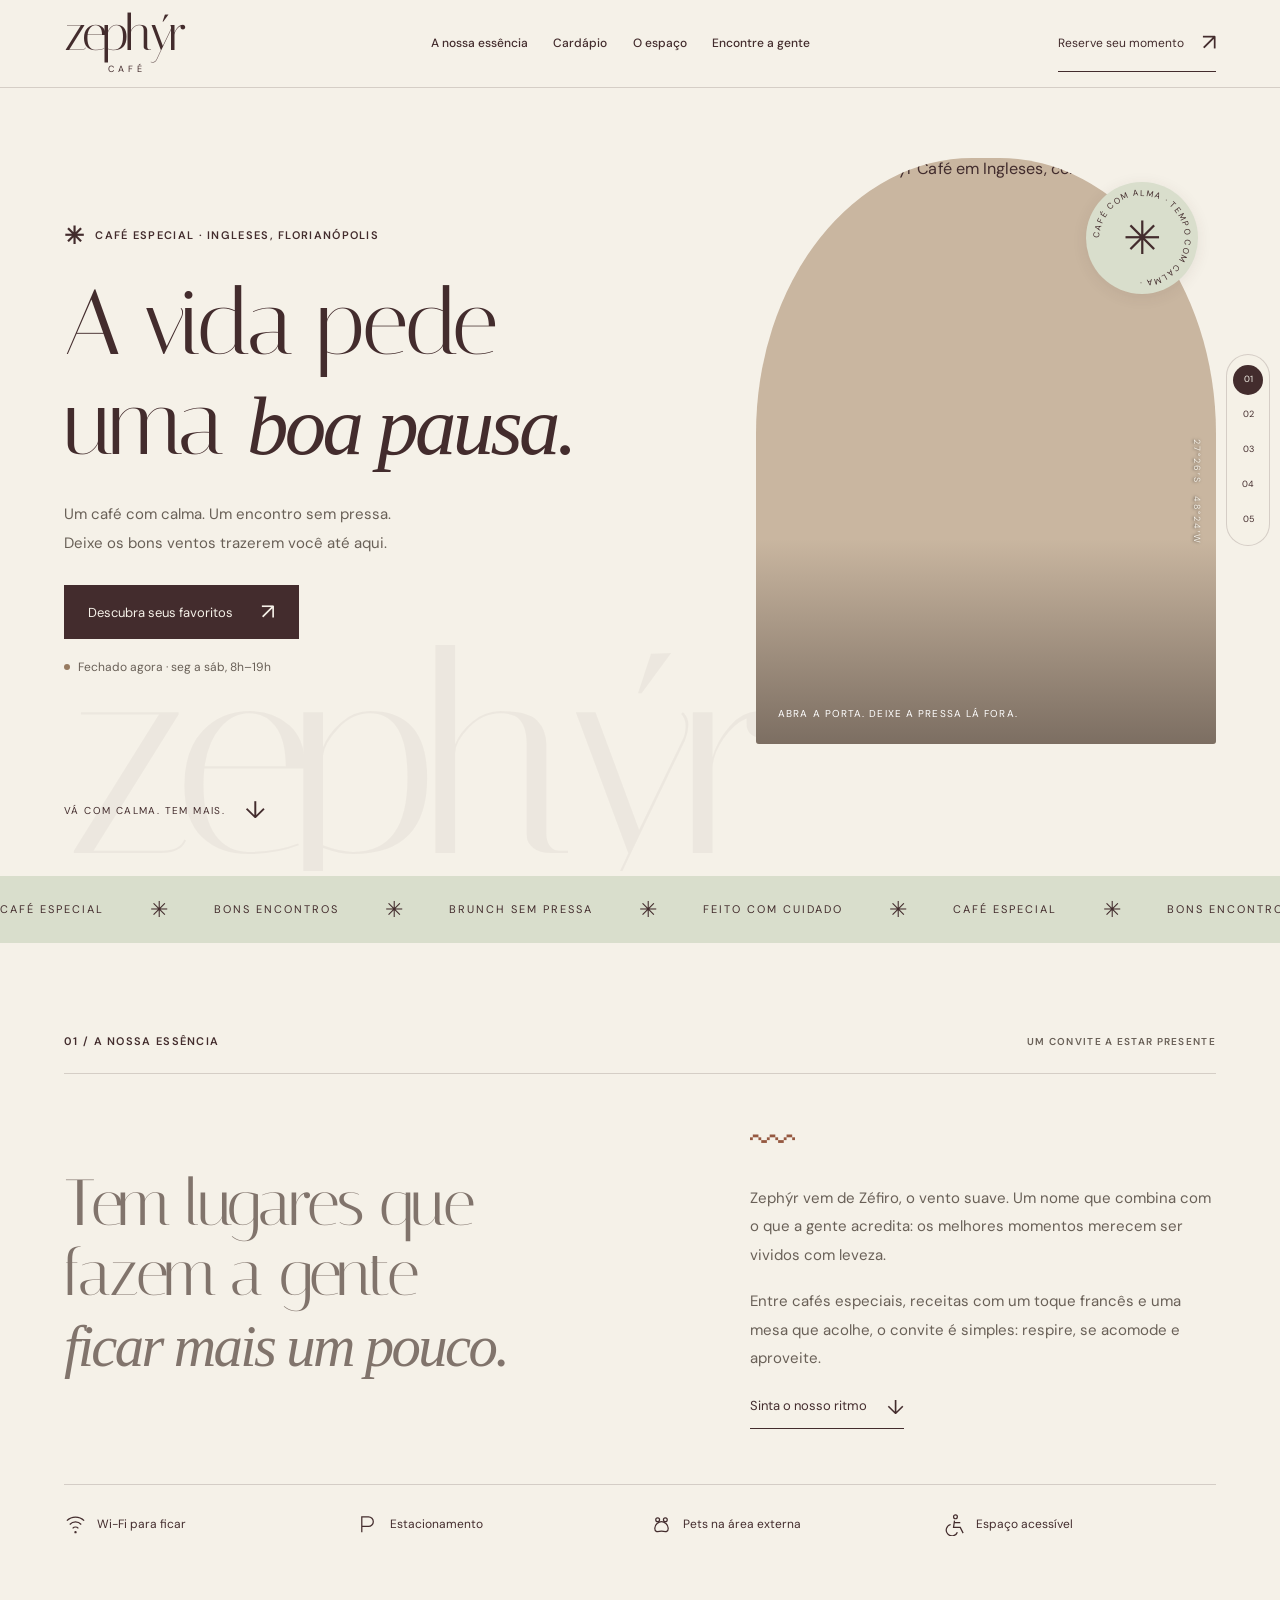
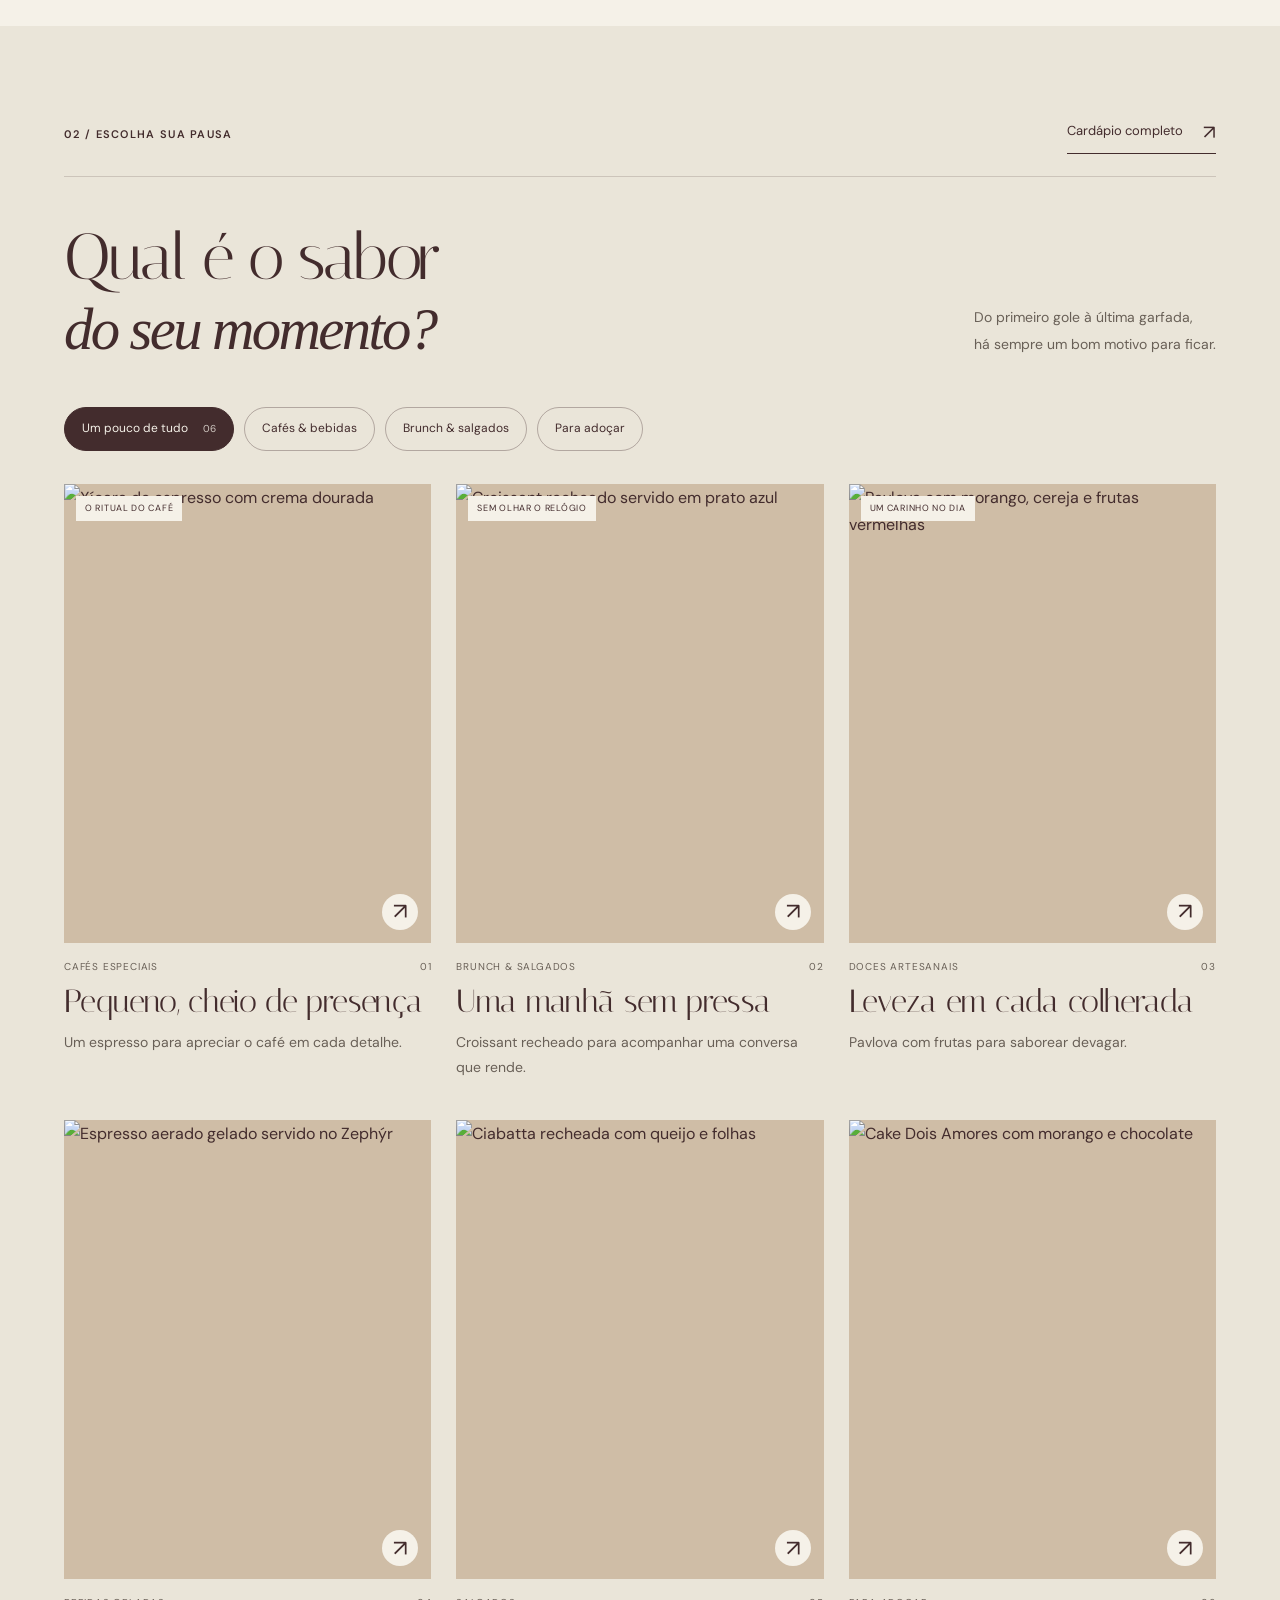
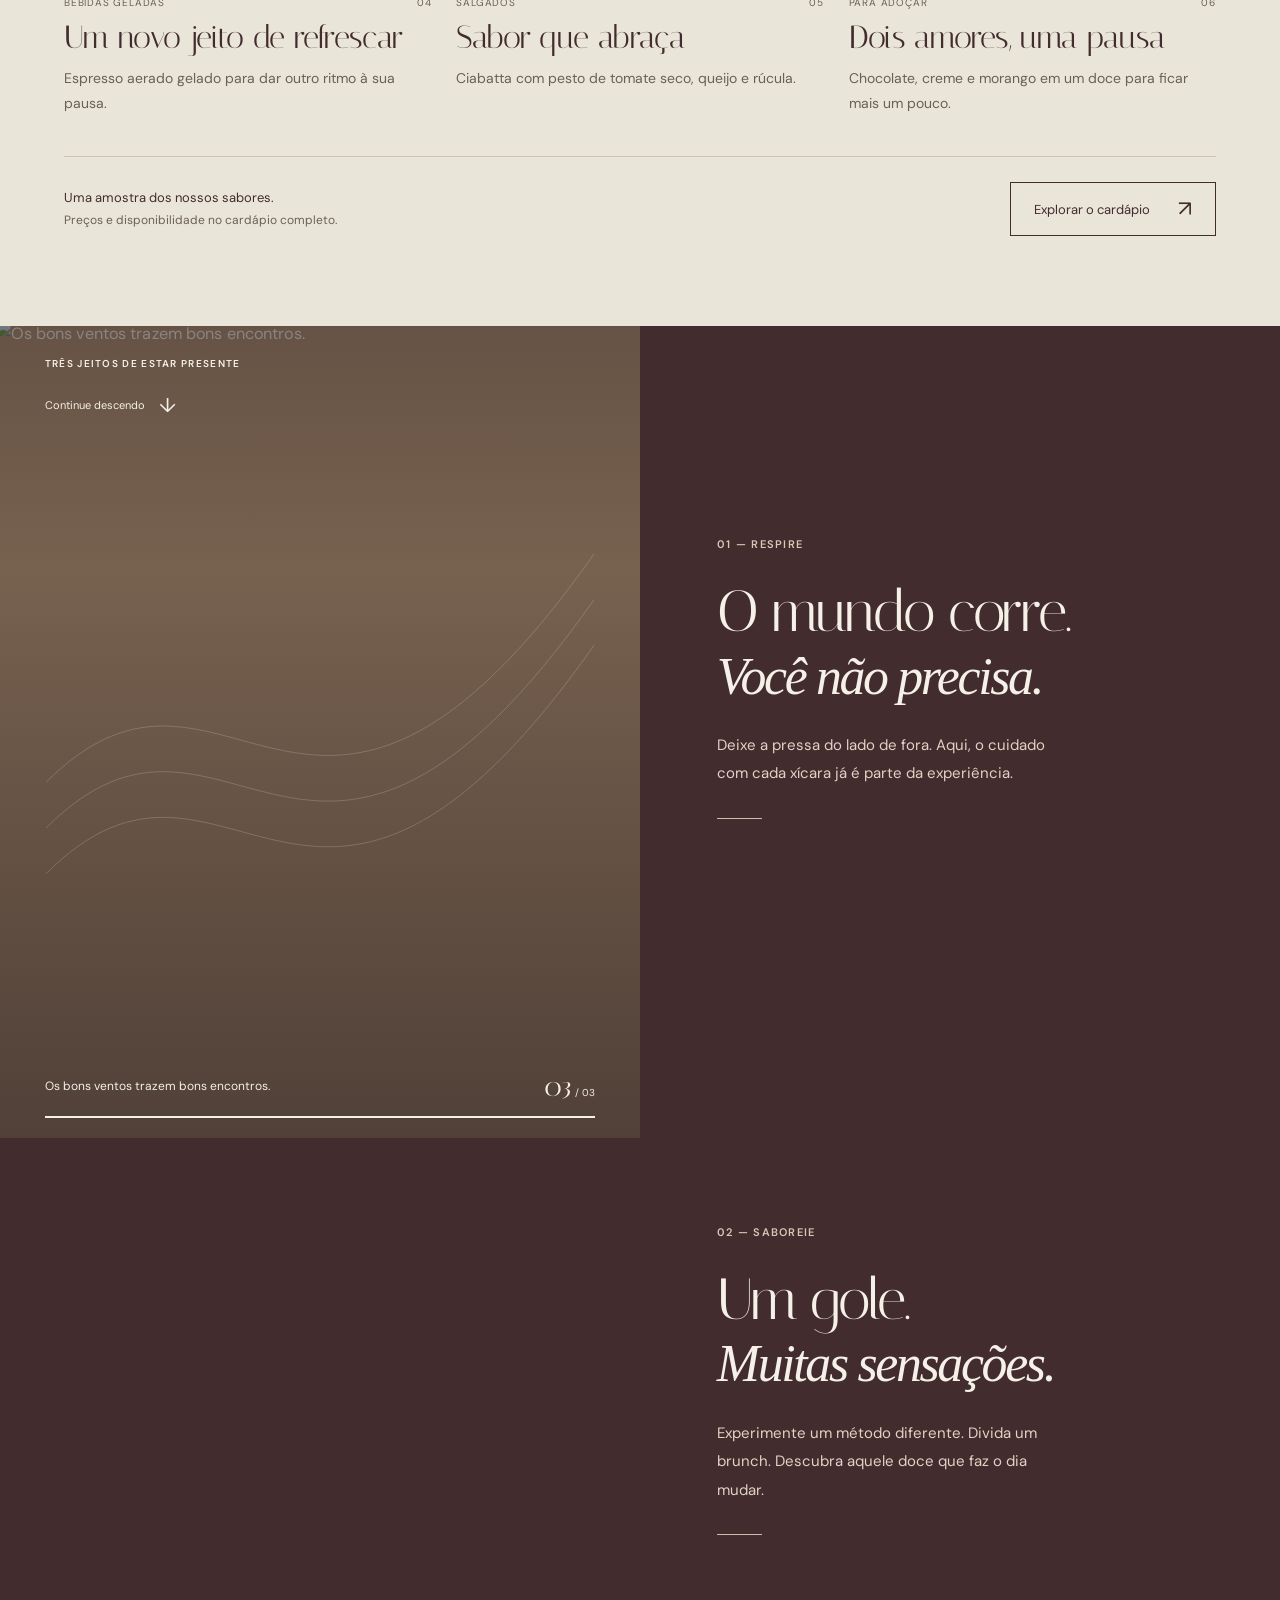
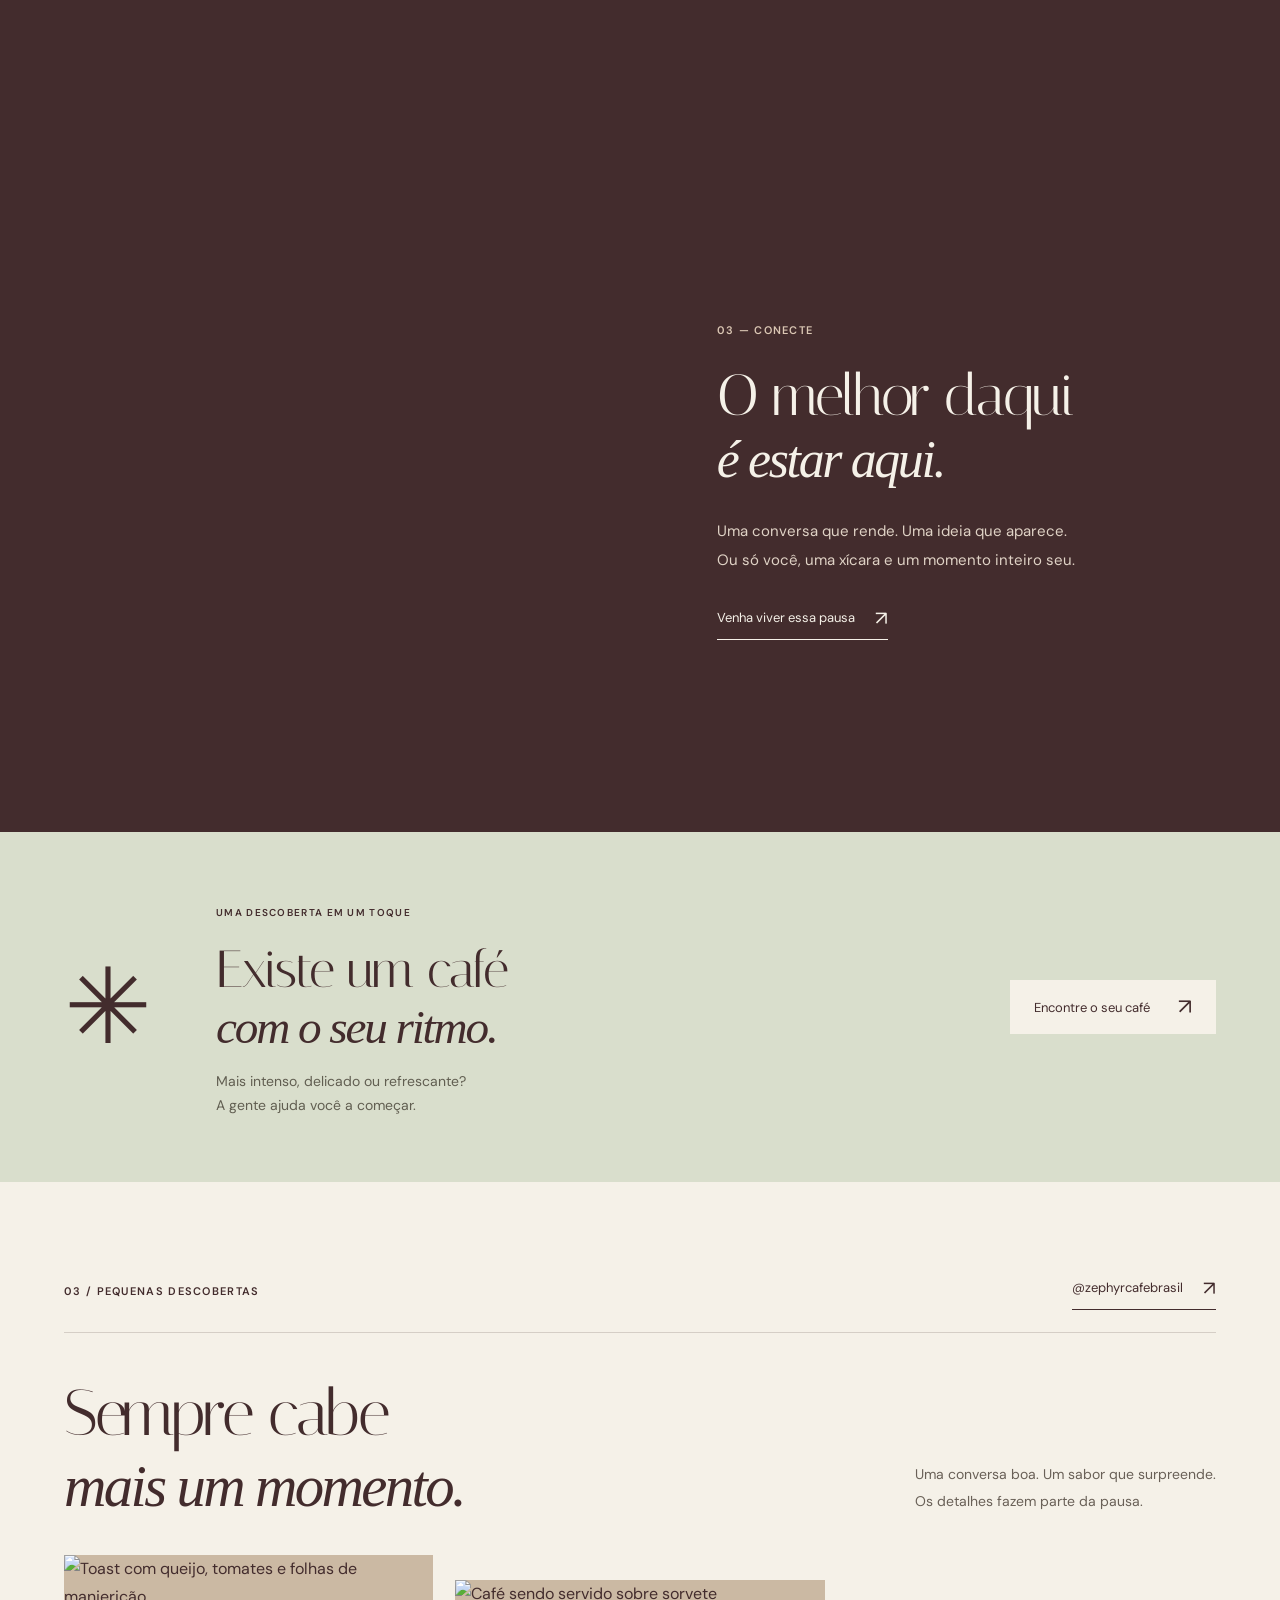
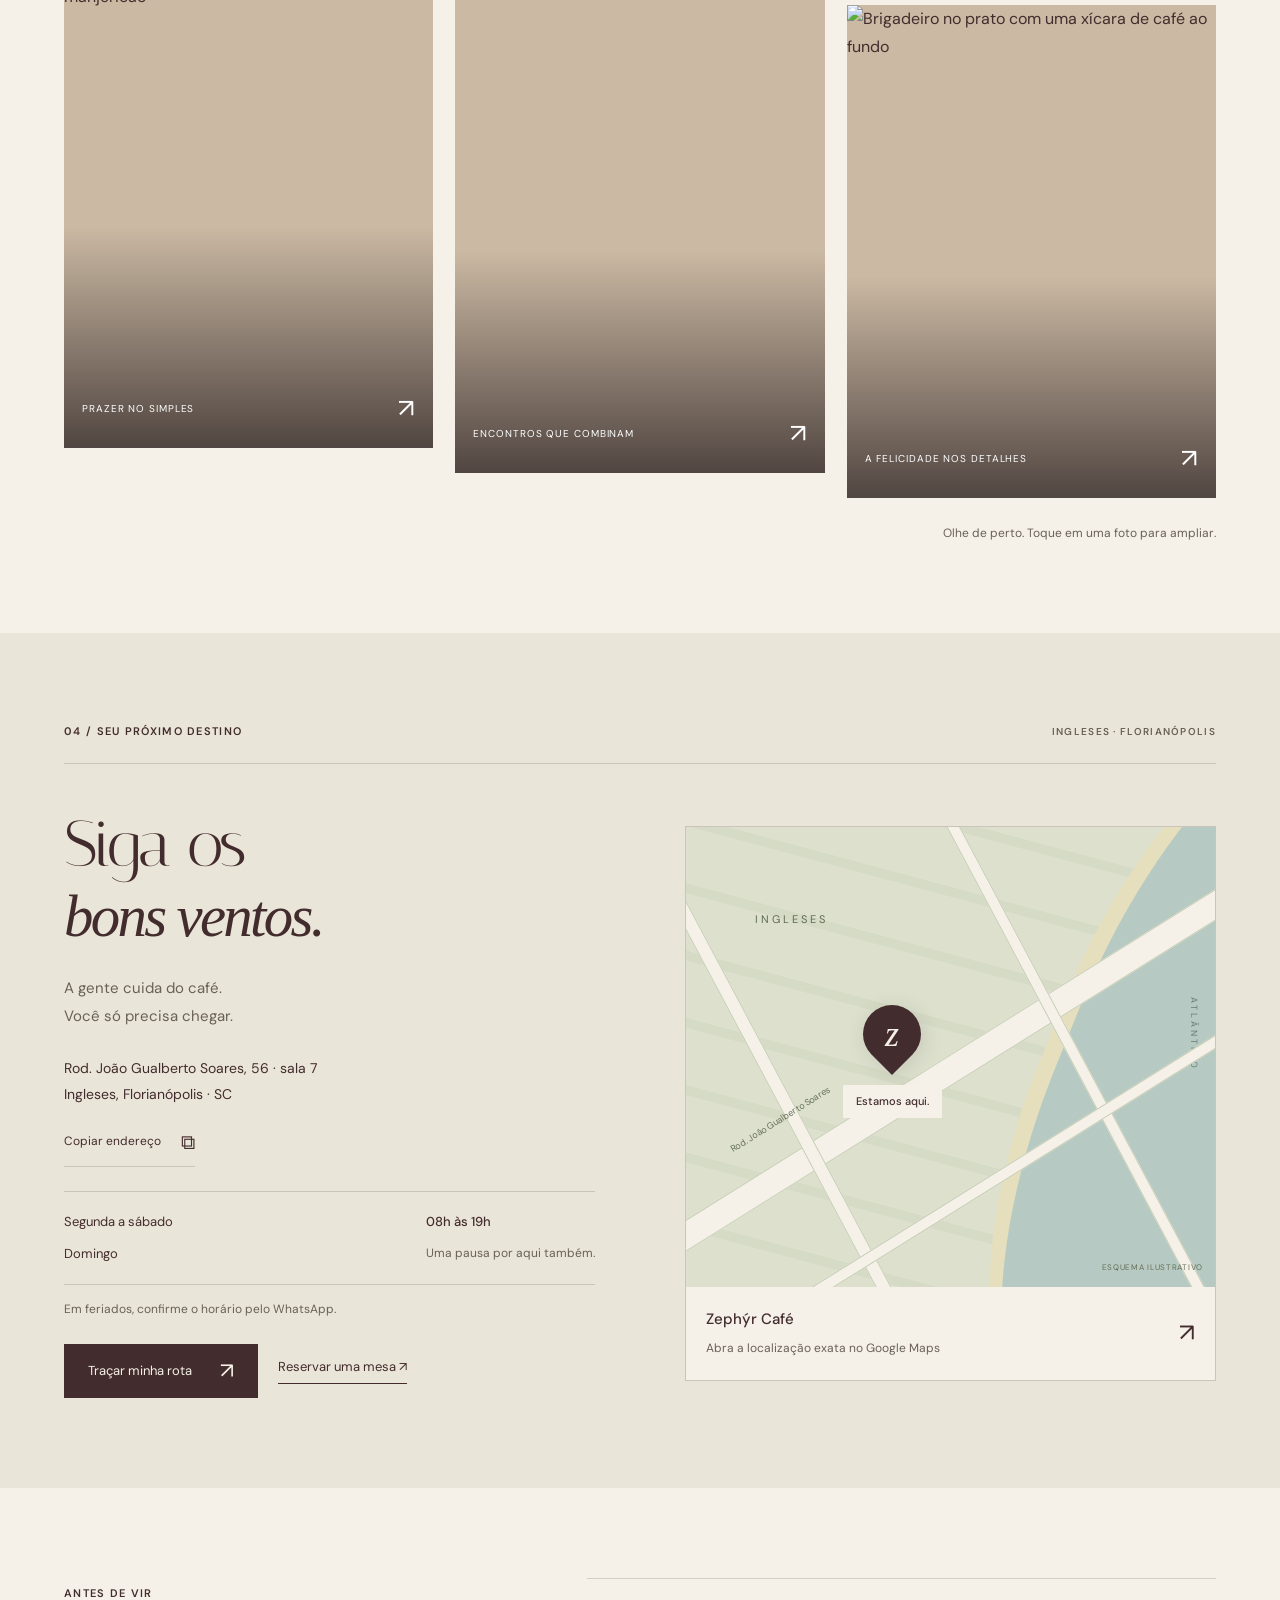
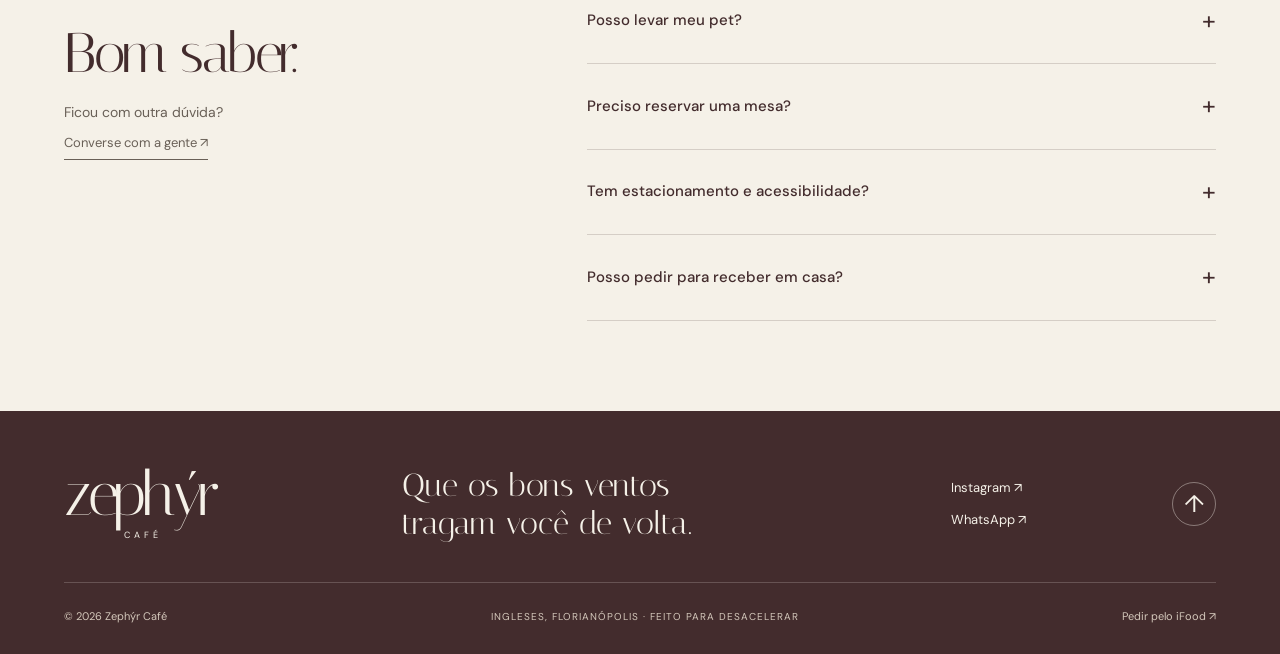
==== commit 547f4497: "Add files via upload" ====
--- a/index.html
+++ b/index.html
@@ -7,8 +7,32 @@
 <meta name="description" content="Cafés especiais, brunch e doces artesanais. Encontre seu momento no Zephýr Café, em Ingleses, Florianópolis. Segunda a sábado, das 8h às 19h.">
 <link rel="preconnect" href="https://fonts.googleapis.com"><link rel="preconnect" href="https://fonts.gstatic.com" crossorigin>
 <link href="https://fonts.googleapis.com/css2?family=DM+Sans:wght@400;450;500;550;600;650;700&family=Italiana&display=swap" rel="stylesheet">
-<link rel="stylesheet" href="styles.css"><link rel="icon" href="assets/favicon.svg" type="image/svg+xml">
-<script src="app.js" defer></script>
+<style>
+:root{--cream:#f5f1e8;--paper:#eae5d9;--ink:#432c2d;--muted:#696057;--rust:#955840;--sage:#d9decc;--line:rgba(67,44,45,.18);--serif:'Italiana',Georgia,serif;--sans:'DM Sans',Arial,sans-serif;--gutter:clamp(20px,5vw,80px);--header:88px}
+*{box-sizing:border-box}html{scroll-behavior:smooth;scroll-padding-top:calc(var(--header) + 18px)}body{margin:0;background:var(--cream);color:var(--ink);font:16px/1.7 var(--sans);-webkit-font-smoothing:antialiased;overflow-wrap:break-word}main,section,article,nav,header,footer,div{min-width:0}button,input,textarea{font:inherit}button{cursor:pointer;color:inherit;border:0;background:none}a{color:inherit;text-decoration:none}img{display:block;max-width:100%;height:auto}svg{max-width:100%}h1,h2,h3,p{margin:0}h1,h2,h3{font-weight:400}h1,h2{font-family:var(--serif);line-height:1.08;letter-spacing:-.035em}h1{font-size:clamp(58px,7.2vw,104px)}h2{font-size:clamp(42px,5.1vw,76px)}em{font-family:Georgia,serif;font-weight:400;font-size:.9em;letter-spacing:-.045em}button,a{-webkit-tap-highlight-color:transparent}a:focus-visible,button:focus-visible,summary:focus-visible{outline:2px solid var(--rust);outline-offset:4px}[hidden]{display:none!important}::selection{background:var(--ink);color:var(--cream)}.sr-only{position:absolute;width:1px;height:1px;padding:0;margin:-1px;clip:rect(0,0,0,0);overflow:hidden;white-space:nowrap}.skip-link{position:fixed;z-index:100;left:16px;top:-100px;background:var(--cream);padding:12px 18px}.skip-link:focus{top:10px}#scroll-progress{position:fixed;z-index:100;left:0;right:0;top:0;height:3px;background:var(--rust);transform:scaleX(0);transform-origin:left}
+.site-header{position:sticky;top:0;z-index:40;display:flex;align-items:center;justify-content:space-between;gap:24px;height:var(--header);padding:12px var(--gutter);background:rgba(245,241,232,.98);border-bottom:1px solid var(--line)}.site-header.scrolled{box-shadow:0 3px 20px #432c2d08}.brand{font:50px/.85 var(--serif);letter-spacing:-4px;display:inline-flex;flex:none;flex-direction:column;align-items:center}.brand span{font:9px/1 var(--sans);letter-spacing:4px;margin:10px 0 0 6px}.desktop-nav{display:flex;gap:clamp(16px,2vw,28px);font-size:12px;font-weight:500}.desktop-nav a{padding:10px 0;white-space:nowrap}.desktop-nav a:hover{color:var(--rust)}.nav-reserve{display:flex;align-items:center;gap:18px;font-size:12px;white-space:nowrap;border-bottom:1px solid currentColor;padding:8px 0}.nav-reserve span{font-size:23px}.menu-toggle{display:none;width:44px;height:44px;flex:none;padding:10px}.menu-toggle span{display:block;height:1px;width:24px;background:currentColor;margin:6px 0;transition:transform .2s}.menu-toggle[aria-expanded=true] span:first-child{transform:translateY(3.5px) rotate(45deg)}.menu-toggle[aria-expanded=true] span:last-child{transform:translateY(-3.5px) rotate(-45deg)}.mobile-menu{position:absolute;top:100%;left:0;right:0;background:var(--cream);padding:14px var(--gutter) 24px;border-bottom:1px solid var(--line);box-shadow:0 14px 20px #432c2d0a;max-height:calc(100dvh - var(--header));overflow-y:auto}.mobile-menu a{display:block;padding:13px 0;border-bottom:1px solid var(--line);font-size:16px}
+.hero{position:relative;isolation:isolate;display:grid;grid-template-columns:minmax(0,1.1fr) minmax(0,.9fr);align-items:center;gap:34px clamp(30px,6vw,90px);padding:70px var(--gutter) 45px;max-width:1600px;margin:auto}.hero-copy{position:relative;z-index:2;translate:0 var(--copy-drift,0px)}.eyebrow,.tiny-label{font-size:11px;line-height:1.6;font-weight:600;letter-spacing:1.3px}.hero .eyebrow{display:flex;gap:10px;align-items:center}.small-star{font-size:24px;line-height:1}.hero h1{margin-top:25px}.hero-description{font-size:15px;color:var(--muted);line-height:1.9;margin:28px 0}.button{display:inline-flex;justify-content:space-between;align-items:center;gap:28px;min-height:54px;max-width:100%;padding:15px 23px;font-size:13px;line-height:1.5;border:1px solid transparent;transition:background .2s,color .2s,transform .2s}.button span{font-size:22px;flex:none;line-height:1}.button:hover{transform:translateY(-2px)}.button-dark{background:var(--ink);color:var(--cream)}.button-dark:hover{background:#64433d}.button-light{background:var(--cream);color:var(--ink)}.button-outline{border-color:var(--ink)}.button-outline:hover{background:var(--ink);color:var(--cream)}.hero-note{display:flex;align-items:center;gap:8px;font-size:12px;color:var(--muted);margin-top:18px}.status-dot{width:6px;height:6px;flex:none;border-radius:50%;background:#627752}.status-dot:has(+.is-closed){background:#977b61}.hero-art{position:relative;width:100%;max-width:460px;justify-self:end;translate:0 var(--hero-drift,0px)}.photo-frame{position:relative;aspect-ratio:1005/1280;overflow:hidden;background:#c9b6a0;border-radius:calc(47% - var(--hero-open,0)*36%) calc(47% - var(--hero-open,0)*36%) 3px 3px}.photo-frame .hero-photo{width:100%;height:100%;object-fit:cover;transform:scale(1.01);filter:saturate(.94)}.photo-shade{position:absolute;inset:0;background:linear-gradient(transparent 65%,#241c1b77)}.hero-photo-caption{position:absolute;bottom:22px;left:22px;right:22px;font-size:10px;letter-spacing:1.1px;line-height:1.6;color:#fff}.hero-coordinates{position:absolute;right:12px;top:48%;writing-mode:vertical-rl;font-size:9px;letter-spacing:2px;color:var(--cream);text-shadow:0 1px 3px #0009}.circle-stamp{position:absolute;top:24px;right:18px;width:112px;height:112px;display:grid;place-items:center;background:var(--sage);border-radius:50%;box-shadow:0 3px 15px #432c2d16}.circle-stamp svg{position:absolute;width:100%;height:100%;animation:stamp-arrive 4s ease-out 1}.circle-stamp text{font:10.5px var(--sans);letter-spacing:1.7px;fill:currentColor}.circle-stamp>span{font-size:46px}.hero-wordmark{position:absolute;z-index:-1;bottom:5px;left:var(--gutter);right:var(--gutter);font:clamp(130px,22vw,320px)/.8 var(--serif);letter-spacing:-.06em;opacity:.045;overflow:hidden;pointer-events:none}.scroll-cue{grid-column:1/-1;display:flex;align-items:center;gap:20px;font-size:10px;letter-spacing:1.4px;padding-top:12px;justify-self:start}.scroll-cue>span:last-child{font-size:24px}.ticker{overflow:hidden;background:var(--sage);padding:15px 0}.ticker-track{display:flex;align-items:center;gap:46px;width:max-content;animation:ticker-arrive 4s ease-out 1}.ticker span{font-size:11px;letter-spacing:2px;white-space:nowrap}.ticker i{font-size:22px;font-style:normal}
+.section-pad{padding:90px var(--gutter);max-width:1600px;margin:auto}.section-top{display:flex;align-items:center;justify-content:space-between;gap:20px;border-bottom:1px solid var(--line);padding-bottom:22px;margin-bottom:45px}.tiny-label{font-size:10px;color:var(--muted);text-align:right}.essence-grid{display:grid;grid-template-columns:minmax(0,1.25fr) minmax(0,1fr);gap:clamp(35px,8vw,120px);align-items:center}.essence-copy p{font-size:15px;line-height:1.9;color:var(--muted);margin-bottom:18px}.wind-mark{display:block;color:var(--rust);font-size:45px;line-height:1;margin-bottom:20px}.text-link{display:inline-flex;align-items:center;gap:20px;border-bottom:1px solid currentColor;font-size:13px;line-height:1.6;padding-bottom:5px}.text-link span{font-size:20px}.amenities{display:grid;grid-template-columns:repeat(4,minmax(0,1fr));gap:20px;border-top:1px solid var(--line);margin-top:55px;padding-top:28px}.amenities>span{display:flex;align-items:center;gap:10px;font-size:12px;line-height:1.6}.amenities svg{width:23px;height:23px;flex:none;stroke:currentColor;stroke-width:1.3;fill:none}.scroll-word{transition:color .2s}.js-scroll .scroll-word{color:#81746c}.js-scroll .scroll-word.lit{color:var(--ink)}
+.menu-section{max-width:none;background:var(--paper)}.menu-section>*{max-width:1440px;margin-left:auto;margin-right:auto}.menu-heading,.moments-heading{display:flex;align-items:flex-end;justify-content:space-between;gap:30px;margin-bottom:36px}.menu-heading>p,.moments-heading>p{font-size:14px;line-height:1.9;color:var(--muted);padding-bottom:5px}.menu-filters{display:flex;flex-wrap:wrap;gap:10px;padding:8px 0;margin-bottom:25px}.menu-filters button{border:1px solid #432c2d55;border-radius:30px;min-height:44px;padding:10px 17px;font-size:12px;line-height:1.4;transition:background .2s,color .2s}.menu-filters button.active,.menu-filters button:hover{background:var(--ink);color:var(--cream);border-color:var(--ink)}.menu-filters button span{font-size:10px;margin-left:12px;opacity:.8}.menu-filters button:focus-visible{outline-offset:2px}.menu-grid{display:grid;grid-template-columns:repeat(3,minmax(0,1fr));gap:40px 25px}.menu-image{display:block;position:relative;aspect-ratio:4/5;overflow:hidden;background:#cfbda6}.menu-image img{width:100%;height:100%;object-fit:cover;transition:transform .65s ease}.menu-image:hover img{transform:scale(1.04)}.photo-tag{position:absolute;top:12px;left:12px;right:auto;max-width:calc(100% - 24px);background:var(--cream);padding:6px 9px;font-size:9px;letter-spacing:.7px;line-height:1.5}.card-arrow{position:absolute;right:13px;bottom:13px;border-radius:50%;width:36px;height:36px;display:grid;place-items:center;font-size:23px;line-height:1;background:var(--cream)}.card-meta{display:flex;justify-content:space-between;gap:10px;font-size:10px;letter-spacing:.8px;line-height:1.6;color:var(--muted);margin:16px 0 8px}.menu-card h3{font:32px/1.15 var(--serif);letter-spacing:-.02em}.menu-card p{font-size:14px;color:var(--muted);line-height:1.8;margin-top:10px}.menu-bottom{display:flex;justify-content:space-between;align-items:center;gap:25px;margin-top:40px;padding-top:25px;border-top:1px solid var(--line)}.menu-bottom p{font-size:13px}.menu-bottom p span{color:var(--muted);font-size:12px}
+.ritual{display:grid;grid-template-columns:minmax(0,1fr) minmax(0,1fr);position:relative;background:var(--ink);color:var(--cream)}.ritual-sticky{position:sticky;top:var(--header);align-self:start;height:calc(100svh - var(--header));max-height:1000px;min-height:360px}.ritual-visual{position:relative;width:100%;height:100%;overflow:hidden;background:#77614f}.ritual-visual>img{width:100%;height:100%;object-fit:cover;filter:brightness(.65) saturate(.8);transition:opacity 180ms ease,transform .8s ease;transform:scale(1.015)}.ritual-visual.is-changing>img{transform:scale(1.055)}.ritual-overlay{position:absolute;inset:0;background:linear-gradient(#241b1d33,transparent 30%,#241b1d77)}.ritual-visual>.eyebrow{position:absolute;top:30px;left:7%;right:7%;font-size:10px}.ritual-scroll-hint{position:absolute;top:62px;left:7%;display:flex;align-items:center;gap:14px;font-size:11px}.ritual-scroll-hint>span{font-size:20px}.ritual-photo-footer{position:absolute;left:7%;right:7%;bottom:35px;display:flex;align-items:center;justify-content:space-between;gap:20px;font-size:12px;line-height:1.6}.ritual-photo-footer>span:last-child{font-size:10px;white-space:nowrap}.ritual-photo-footer b{font:28px var(--serif)}.ritual-progress-track{position:absolute;left:7%;right:7%;bottom:20px;height:2px;background:#ffffff44}.ritual-progress-track>span{display:block;width:100%;height:100%;background:var(--cream);transform:scaleX(0);transform-origin:left}.wind-lines{position:absolute;left:0;top:28%;width:100%;height:45%;fill:none;stroke:var(--cream);stroke-width:.7;opacity:.3;pointer-events:none}.ritual-step{min-height:78svh;padding:80px clamp(30px,6vw,100px);display:flex;flex-direction:column;justify-content:center;align-items:flex-start}.ritual-step .eyebrow{font-size:11px;color:#dbc7b4;margin-bottom:28px}.ritual-step h2{font-size:clamp(40px,4.5vw,66px)}.ritual-step p{font-size:15px;line-height:1.9;color:#e0d3c6;margin-top:25px;max-width:360px}.ritual-step .text-link{margin-top:28px}.step-line{height:1px;width:45px;background:#cbbeb1;margin-top:30px}.ritual-step h2,.ritual-step p{transition:transform .5s ease}.ritual-step.active h2{transform:translateY(-3px)}
+.coffee-finder{max-width:none;display:grid;grid-template-columns:auto minmax(0,1fr) auto;align-items:center;gap:clamp(25px,5vw,80px);background:var(--sage);padding-top:65px;padding-bottom:65px}.finder-symbol{font-size:105px;line-height:1}.coffee-finder h2{font-size:clamp(38px,4.1vw,62px);margin:16px 0}.coffee-finder p{font-size:14px;color:#615e51}.coffee-finder>.button{justify-self:end}.coffee-finder .eyebrow{font-size:10px}.gallery{display:grid;grid-template-columns:repeat(3,minmax(0,1fr));align-items:start;gap:22px}.gallery-photo{position:relative;width:100%;aspect-ratio:3/4;padding:0;overflow:hidden;background:#cbb9a3;text-align:left}.gallery-photo img{width:100%;height:100%;object-fit:cover;transition:transform .7s ease}.gallery-photo:nth-child(2){margin-top:25px}.gallery-photo:nth-child(3){margin-top:50px}.gallery-photo:hover img{transform:scale(1.035)}.gallery-photo:after{content:'';position:absolute;inset:55% 0 0;background:linear-gradient(transparent,#241b1dbb);pointer-events:none}.gallery-photo>span{position:absolute;z-index:1;left:18px;right:18px;bottom:18px;display:flex;align-items:center;justify-content:space-between;gap:10px;color:#fff;font-size:10px;letter-spacing:.9px;line-height:1.6}.gallery-photo b{font-size:26px;font-weight:400;flex:none}.gallery-footnote{font-size:12px;color:var(--muted);margin-top:25px;text-align:right}
+.visit{max-width:none;background:var(--paper)}.visit>*{max-width:1440px;margin-left:auto;margin-right:auto}.visit-grid{display:grid;grid-template-columns:minmax(0,1fr) minmax(0,1fr);gap:clamp(35px,7vw,100px);align-items:center}.visit-intro{font-size:15px;line-height:1.9;color:var(--muted);margin:24px 0}.visit address{font-style:normal;font-size:14px;line-height:1.9}.address-tools{display:flex;align-items:center;gap:15px;flex-wrap:wrap;margin-top:10px}.address-tools .text-link{min-height:40px;padding:8px 0;font-size:12px;border-color:var(--line)}#copy-feedback{font-size:12px;color:#50603d}#copy-address.copied{color:#50603d}.hours{display:grid;grid-template-columns:minmax(0,1fr) auto;gap:10px 20px;margin:24px 0;padding:19px 0;border-top:1px solid var(--line);border-bottom:1px solid var(--line);font-size:13px}.hours strong{font-weight:500}.hours span:last-child{font-size:12px;color:var(--muted);text-align:right}.holiday-note{font-size:12px;color:var(--muted);margin:-10px 0 24px}.visit-actions{display:flex;align-items:center;flex-wrap:wrap;gap:20px}.location-card{border:1px solid var(--line)}.map-art{position:relative;aspect-ratio:1.15;overflow:hidden;background:#dce0cd;background-image:repeating-linear-gradient(15deg,transparent 0,transparent 55px,#b7c1a52b 56px,#b7c1a52b 65px)}.map-art:before{content:'';position:absolute;top:-30%;right:-45%;width:75%;height:180%;transform:rotate(22deg);border-left:17px solid #e5dfbd;border-radius:47% 20% 0 45%;background:#b6c9c2}.map-sea{position:absolute;right:14px;top:37%;writing-mode:vertical-rl;font-size:9px;letter-spacing:3px;color:#647d72}.map-neighborhood{position:absolute;top:18%;left:13%;font-size:11px;letter-spacing:3px;color:#5d6a53}.map-road{position:absolute;background:var(--cream);border:1px solid #c7ceb6}.road-one{height:27px;width:160%;left:-30%;top:50%;transform:rotate(-32deg)}.road-two{height:14px;width:150%;left:-60%;top:50%;transform:rotate(62deg)}.road-three{height:12px;width:150%;left:-10%;top:30%;transform:rotate(62deg)}.road-four{height:12px;width:150%;left:-30%;top:85%;transform:rotate(-32deg)}.map-pin{position:absolute;top:45%;left:39%;transform:translate(-50%,-50%);display:flex;flex-direction:column;align-items:center}.map-pin>span{display:grid;place-items:center;width:58px;height:58px;transform:rotate(-45deg);border-radius:50% 50% 50% 0;background:var(--ink);color:var(--cream);font:italic 36px Georgia,serif;line-height:1;box-shadow:0 4px 20px #432c2d20}.map-pin i{transform:rotate(45deg)}.map-pin b{position:absolute;top:80px;padding:7px 13px;background:var(--cream);font-size:11px;font-weight:500;white-space:nowrap}.map-road-label{position:absolute;top:62%;left:7%;transform:rotate(-32deg);font-size:9px;color:#667057}.map-legend{position:absolute;right:12px;bottom:12px;font-size:8px;letter-spacing:.7px;color:#667057}.map-link{display:flex;align-items:center;justify-content:space-between;gap:18px;padding:20px;background:var(--cream)}.map-link b{display:block;font-size:15px;font-weight:500}.map-link small{font-size:12px;color:var(--muted)}.map-link>span:last-child{font-size:25px}
+.faq{display:grid;grid-template-columns:minmax(0,1fr) minmax(0,1.45fr);gap:clamp(35px,7vw,100px)}.faq h2{font-size:56px;margin:18px 0}.faq>div>p{font-size:14px;color:var(--muted)}.faq .text-link{margin-top:8px}.faq-list{border-top:1px solid var(--line)}.faq-list details{padding:21px 0;border-bottom:1px solid var(--line)}.faq-list summary{display:flex;align-items:center;justify-content:space-between;gap:20px;list-style:none;cursor:pointer;font-size:15px;font-weight:500;min-height:28px}.faq-list summary::-webkit-details-marker{display:none}.faq-list summary span{font-size:25px;font-weight:400;transition:transform .2s}.faq-list details[open] summary span{transform:rotate(45deg)}.faq-list details p{font-size:14px;line-height:1.9;color:var(--muted);margin-top:15px}.faq-list details a{text-decoration:underline}.footer{background:var(--ink);color:var(--cream);padding:55px var(--gutter) 28px}.footer-top,.footer-bottom{max-width:1440px;margin:auto}.footer-top{display:grid;grid-template-columns:minmax(100px,1fr) minmax(0,1.3fr) minmax(0,1fr) auto;align-items:center;gap:28px;padding-bottom:40px}.footer .brand{font-size:62px;justify-self:start}.footer-top p{font:32px/1.2 var(--serif)}.footer-social{display:flex;flex-direction:column;gap:10px;justify-self:center;font-size:13px}.back-top{display:grid;place-items:center;width:44px;height:44px;border:1px solid #f5f1e866;border-radius:50%;font-size:24px}.footer-bottom{display:flex;align-items:center;justify-content:space-between;flex-wrap:wrap;gap:15px;padding-top:24px;border-top:1px solid #f5f1e833;font-size:11px;color:#d4c8bb}.footer-bottom>span:nth-child(2){font-size:10px;letter-spacing:1px}.mobile-cta{display:none}
+.chapter-nav{position:fixed;right:10px;top:50%;transform:translateY(-50%);z-index:25;display:flex;flex-direction:column;gap:5px;padding:10px 6px;border:1px solid var(--line);border-radius:35px;background:#f5f1e8f5}.chapter-nav a{position:relative;display:grid;place-items:center;width:30px;height:30px;border-radius:50%;font-size:9px}.chapter-nav a.active{background:var(--ink);color:var(--cream)}.chapter-nav a i{display:none}.chapter-nav a b{display:none;position:absolute;right:42px;background:var(--cream);color:var(--ink);font-size:11px;font-weight:500;white-space:nowrap;padding:7px 12px;border:1px solid var(--line)}.chapter-nav a:hover b,.chapter-nav a:focus-visible b{display:block}.chapter-label{position:absolute;width:1px;height:1px;overflow:hidden;clip:rect(0,0,0,0)}
+dialog{color:var(--ink);padding:0;border:0;width:min(900px,calc(100% - 28px));max-width:calc(100% - 28px);max-height:calc(100dvh - 28px);overflow:auto;background:var(--cream)}dialog::backdrop{background:#241b1ddd;backdrop-filter:blur(4px)}body.dialog-open{overflow:hidden}.dialog-close{position:absolute;right:12px;top:12px;z-index:4;display:grid;place-items:center;width:44px;height:44px;border-radius:50%;background:var(--cream);font-size:30px;line-height:1}.photo-dialog[open]{display:grid;grid-template-rows:minmax(0,1fr) auto;height:min(850px,calc(100dvh - 28px));overflow:hidden}.photo-viewer{min-height:0;position:relative;display:grid;place-items:center;background:#241b1d}.photo-viewer #dialog-image{width:100%;height:100%;min-height:0;object-fit:contain}.photo-nav{position:absolute;top:50%;z-index:3;transform:translateY(-50%);display:grid;place-items:center;width:44px;height:44px;border-radius:50%;background:var(--cream);font-size:24px}.photo-prev{left:10px}.photo-next{right:10px}.photo-dialog-footer{display:flex;justify-content:space-between;align-items:center;gap:20px;padding:16px 20px}.photo-dialog-footer p{font-size:13px;line-height:1.6}.photo-dialog-footer>span{flex:none;font-size:12px;color:var(--muted)}.coffee-dialog{width:min(520px,calc(100% - 28px));padding:35px clamp(22px,5vw,44px)}.quiz-star{display:block;font-size:40px;line-height:1;color:var(--rust);margin-bottom:24px}.coffee-dialog>.eyebrow{font-size:10px}.coffee-dialog h2{font-size:clamp(36px,7vw,50px);margin:18px 0 28px}.coffee-dialog #quiz-options{display:grid;gap:10px}.coffee-dialog #quiz-options button{display:flex;align-items:center;justify-content:space-between;gap:15px;min-height:48px;padding:12px 15px;border:1px solid var(--line);text-align:left;font-size:14px}.coffee-dialog #quiz-options button:hover{background:var(--sage)}#quiz-result h3{font:32px/1.15 var(--serif);margin:12px 0}#quiz-result p{font-size:14px;color:var(--muted);line-height:1.85;margin-bottom:18px}#quiz-result .button{margin-bottom:10px}.quiz-reset{margin-top:18px}.reveal{opacity:1;transform:none}.reveal.in-view{animation:arrive .65s both}.menu-card:nth-child(3n+2).in-view{animation-delay:60ms}.menu-card:nth-child(3n).in-view{animation-delay:120ms}
+@keyframes arrive{from{transform:translateY(18px)}to{transform:translateY(0)}}@keyframes stamp-arrive{from{transform:rotate(-25deg)}to{transform:rotate(0)}}@keyframes ticker-arrive{from{transform:translateX(0)}to{transform:translateX(-45px)}}
+@media(min-width:1600px){.menu-section,.visit,.coffee-finder{padding-left:max(var(--gutter),calc((100vw - 1440px)/2));padding-right:max(var(--gutter),calc((100vw - 1440px)/2))}}
+@media(max-width:1100px){.desktop-nav,.chapter-nav{display:none}.menu-toggle{display:block}.site-header{gap:20px}.nav-reserve{margin-left:auto}.hero{gap:32px;padding-top:50px}.hero .eyebrow{font-size:10px;letter-spacing:.7px}.hero-description{font-size:14px}.hero-art{max-width:400px}.circle-stamp{width:94px;height:94px}.circle-stamp>span{font-size:39px}.essence-grid{gap:40px}.menu-card h3{font-size:28px}.coffee-finder{grid-template-columns:auto minmax(0,1fr);gap:25px 40px}.coffee-finder>.button{grid-column:2;justify-self:start}.finder-symbol{grid-row:1/3;align-self:center}.gallery-photo>span{font-size:9px;left:12px;right:12px;bottom:12px}.footer-top p{font-size:28px}}
+@media(max-width:900px){.hero{grid-template-columns:minmax(0,1fr) minmax(0,.85fr);gap:25px}.hero h1{font-size:clamp(50px,7.5vw,68px)}.hero .eyebrow{font-size:9px}.hero .button{font-size:12px;padding:13px 16px;gap:20px}.hero-note{font-size:11px}.section-pad{padding-top:65px;padding-bottom:65px}.menu-grid{gap:32px 20px}.menu-card h3{font-size:26px}.menu-card p{font-size:13px}.essence-grid{grid-template-columns:minmax(0,1fr)}.essence-copy{max-width:620px}.amenities{grid-template-columns:repeat(2,minmax(0,1fr));gap:20px 30px;margin-top:35px}.visit-grid{gap:30px}.visit-actions{gap:15px}.visit-actions .button{font-size:12px;gap:20px;padding:13px 17px}.visit-actions .text-link{font-size:12px}.faq{grid-template-columns:minmax(0,1fr) minmax(0,1.4fr);gap:35px}.footer-top{grid-template-columns:minmax(80px,1fr) minmax(0,1.3fr) auto}.footer-social{grid-column:2;grid-row:2;justify-self:start;flex-direction:row;gap:20px}.back-top{grid-column:3;grid-row:1}.footer-top p{font-size:28px}}
+@media(max-width:760px){
+ :root{--header:72px;--gutter:24px}h1{font-size:clamp(52px,12.5vw,80px)}h2{font-size:clamp(40px,9.5vw,60px)}.site-header{padding-top:10px;padding-bottom:10px;gap:15px}.site-header .brand{font-size:43px}.site-header .brand span{font-size:8px;letter-spacing:3px;margin-top:8px}.nav-reserve{display:none}.menu-toggle{margin-left:auto}.hero{grid-template-columns:minmax(0,1fr);gap:30px;padding-top:38px;padding-bottom:32px}.hero-copy{translate:none}.hero h1{font-size:clamp(52px,12.5vw,80px);margin-top:21px}.hero .eyebrow{font-size:10px;letter-spacing:.7px;align-items:flex-start}.hero .small-star{font-size:21px}.hero-description{font-size:15px;margin:22px 0}.hero-description br{display:none}.hero .button{font-size:13px;min-height:52px;padding:14px 20px}.hero-note{font-size:12px;margin-top:16px}.hero-art{width:100%;max-width:420px;justify-self:center;translate:none}.hero-photo-caption{font-size:10px;left:18px;right:18px;bottom:18px}.circle-stamp{right:14px;top:20px;width:88px;height:88px}.circle-stamp>span{font-size:36px}.hero-coordinates{font-size:8px;right:10px}.hero-wordmark{display:none}.scroll-cue{font-size:10px;padding-top:0}.ticker{padding:12px 0}.ticker-track{gap:28px}.ticker span{font-size:10px;letter-spacing:1.5px}.ticker i{font-size:18px}.section-pad{padding-top:55px;padding-bottom:55px}.section-top{margin-bottom:30px;padding-bottom:18px;gap:15px;align-items:flex-start}.eyebrow{font-size:10px;letter-spacing:1px}.tiny-label{font-size:9px;max-width:140px;letter-spacing:.6px}.essence-grid{gap:28px}.essence-copy p{font-size:15px}.wind-mark{font-size:38px;margin-bottom:16px}.amenities{gap:20px 16px;padding-top:25px}.amenities>span{font-size:12px}.text-link{font-size:13px}.menu-heading,.moments-heading{display:block;margin-bottom:26px}.menu-heading>p,.moments-heading>p{font-size:14px;margin-top:20px}.menu-heading>p br,.moments-heading>p br{display:none}.menu-section .section-top .text-link{font-size:11px;gap:8px;text-align:right;flex-shrink:0}.menu-section .section-top .text-link>span{font-size:17px}.menu-filters{gap:9px;margin-bottom:20px}.menu-filters button{font-size:12px;padding:10px 14px;min-height:44px}.menu-filters button span{font-size:10px;margin-left:8px}.menu-grid{grid-template-columns:repeat(2,minmax(0,1fr));gap:28px 16px}.menu-card h3{font-size:25px;line-height:1.12}.menu-card p{font-size:13px;line-height:1.8}.card-meta{font-size:10px;letter-spacing:.3px;gap:6px;margin-top:13px}.photo-tag{top:8px;left:8px;max-width:calc(100% - 16px);font-size:8px;letter-spacing:.3px;line-height:1.5;padding:5px 7px}.card-arrow{width:30px;height:30px;font-size:20px;right:9px;bottom:9px}.menu-bottom{display:block;margin-top:30px;padding-top:22px}.menu-bottom p{font-size:13px}.menu-bottom p span{font-size:12px}.menu-bottom .button{margin-top:19px;font-size:13px;min-height:50px}.ritual{display:block}.ritual-sticky{top:var(--header);height:32svh;min-height:200px;max-height:310px}.ritual-visual>.eyebrow{font-size:9px;top:20px;left:6%;right:6%}.ritual-scroll-hint{top:45px;left:6%;font-size:10px}.ritual-photo-footer{left:6%;right:6%;bottom:28px;font-size:11px;gap:18px}.ritual-photo-footer b{font-size:26px}.ritual-progress-track{left:6%;right:6%;bottom:15px}.ritual-step{min-height:60svh;padding:54px var(--gutter)}.ritual-step h2{font-size:clamp(40px,9.5vw,58px)}.ritual-step p{font-size:15px;margin-top:23px;max-width:440px}.ritual-step .eyebrow{font-size:10px;margin-bottom:23px}.ritual-step .text-link{font-size:13px}.coffee-finder{grid-template-columns:minmax(0,1fr) auto;gap:22px 18px}.finder-symbol{grid-column:2;grid-row:1;font-size:64px;align-self:start;margin-top:36px}.coffee-finder>div:nth-child(2){grid-column:1;grid-row:1}.coffee-finder h2{font-size:clamp(36px,8vw,49px)}.coffee-finder .eyebrow{font-size:9px;letter-spacing:.7px}.coffee-finder p{font-size:14px}.coffee-finder p br{display:none}.coffee-finder>.button{grid-column:1/-1;justify-self:start;font-size:13px}.gallery{grid-template-columns:repeat(2,minmax(0,1fr));gap:16px}.gallery-photo:first-child{grid-column:1/-1;aspect-ratio:6/5}.gallery-photo:nth-child(2),.gallery-photo:nth-child(3){margin-top:0;aspect-ratio:3/4}.gallery-photo>span{font-size:9px;letter-spacing:.6px;line-height:1.7;left:12px;right:12px;bottom:12px}.gallery-photo b{font-size:23px}.gallery-footnote{text-align:left;font-size:12px;margin-top:18px}.moments .section-top .text-link{font-size:11px;gap:8px}.visit-grid{grid-template-columns:minmax(0,1fr);gap:32px}.visit-intro{font-size:15px;margin:22px 0}.visit address{font-size:14px}.address-tools .text-link{min-height:44px;font-size:13px}.hours{font-size:13px;gap:10px 15px;margin:23px 0}.hours span:last-child{font-size:12px}.holiday-note{font-size:12px;line-height:1.8}.visit-actions .button,.visit-actions .text-link{font-size:13px}.visit-actions .button{padding:14px 20px}.map-art{aspect-ratio:1.2}.map-link{padding:18px}.map-link small{font-size:12px}.faq{grid-template-columns:minmax(0,1fr);gap:28px}.faq h2{font-size:46px;margin:16px 0}.faq-list summary{font-size:15px}.faq-list details{padding:20px 0}.faq-list details p{font-size:14px}.footer{padding-top:42px;padding-bottom:calc(85px + env(safe-area-inset-bottom))}.footer-top{grid-template-columns:minmax(0,1fr) minmax(0,1fr);gap:28px 20px;padding-bottom:28px}.footer .brand{font-size:54px}.footer-top p{font-size:27px;justify-self:end}.footer-social{grid-column:1;grid-row:2;justify-self:start;flex-direction:row;flex-wrap:wrap;gap:12px 20px;font-size:12px}.back-top{grid-column:2;grid-row:2;justify-self:end}.footer-bottom{padding-top:22px;font-size:11px}.footer-bottom>span:nth-child(2){order:3;width:100%;font-size:9px;letter-spacing:.7px}.mobile-cta{position:fixed;bottom:0;left:0;right:0;z-index:35;display:grid;grid-template-columns:repeat(2,minmax(0,1fr));padding-bottom:env(safe-area-inset-bottom);background:var(--cream);box-shadow:0 -3px 20px #432c2d15}.mobile-cta a{display:flex;align-items:center;justify-content:space-between;gap:12px;min-height:56px;padding:15px 18px;font-size:12px;line-height:1.5}.mobile-cta a:last-child{background:var(--ink);color:var(--cream)}.mobile-cta a span{font-size:20px;flex:none}.photo-dialog-footer{padding:14px 16px;gap:15px}.photo-dialog-footer p{font-size:12px}.photo-dialog-footer>span{font-size:11px}.photo-nav{width:44px;height:44px}.photo-prev{left:8px}.photo-next{right:8px}.dialog-close{right:10px;top:10px}.coffee-dialog{padding-top:30px;padding-bottom:30px}.coffee-dialog h2{font-size:42px}.coffee-dialog #quiz-options button{font-size:14px}.menu-card:nth-child(3n+2).in-view,.menu-card:nth-child(3n).in-view{animation-delay:0ms}
+}
+@media(max-width:399px){:root{--gutter:20px}.hero h1{font-size:clamp(47px,13vw,52px)}h2{font-size:39px}.hero .eyebrow{font-size:9px;letter-spacing:.4px}.menu-grid{grid-template-columns:minmax(0,1fr);gap:30px}.menu-image{aspect-ratio:1/1.05}.menu-card h3{font-size:30px}.menu-card p{font-size:14px}.card-meta{font-size:11px}.photo-tag{font-size:10px;padding:6px 9px}.amenities{grid-template-columns:minmax(0,1fr);gap:17px}.finder-symbol{font-size:46px}.coffee-finder h2{font-size:35px}.coffee-finder .eyebrow{font-size:9px}.gallery{gap:12px}.gallery-photo>span{font-size:8px;left:10px;right:10px}.gallery-photo b{font-size:20px}.hours{grid-template-columns:minmax(0,1fr) auto;font-size:12px}.hours span:last-child{max-width:140px;font-size:11px}.footer-top p{font-size:24px}.mobile-cta a{font-size:11px;padding:15px 14px}.coffee-dialog h2{font-size:37px}}
+@media(max-width:760px) and (max-height:600px){.ritual-sticky{position:relative;top:auto;height:auto;min-height:0;max-height:none;aspect-ratio:16/9}.ritual-step{min-height:0;padding-top:45px;padding-bottom:45px}.ritual-scroll-hint{display:none}.hero-art{max-width:340px}.photo-dialog[open]{height:calc(100dvh - 16px);max-height:calc(100dvh - 16px)}.photo-dialog-footer{padding:10px 15px}.photo-dialog-footer p{font-size:11px}}
+@media(prefers-reduced-motion:reduce){html{scroll-behavior:auto}*,*:before,*:after{animation:none!important;transition:none!important}.hero-copy,.hero-art,.hero-wordmark{translate:none!important}.photo-frame{border-radius:47% 47% 3px 3px}.js-scroll .scroll-word{color:var(--ink)}.ritual-visual>img,.ritual-visual.is-changing>img,.ritual-step.active h2{transform:none}}
+
+</style><link rel="icon" href="[data-uri]" type="image/svg+xml">
+
 </head>
 <body>
 <a class="skip-link" href="#main">Ir para o conteúdo</a>
@@ -24,24 +48,24 @@
 <main id="main">
 <section class="hero" id="inicio" aria-labelledby="hero-title">
 <div class="hero-copy"><p class="eyebrow"><span class="small-star" aria-hidden="true">✳</span> CAFÉ ESPECIAL · INGLESES, FLORIANÓPOLIS</p><h1 id="hero-title">A vida pede<br>uma <em>boa pausa.</em></h1><p class="hero-description">Um café com calma. Um encontro sem pressa.<br>Deixe os bons ventos trazerem você até aqui.</p><a class="button button-dark" href="#cardapio">Descubra seus favoritos <span aria-hidden="true">↗</span></a><div class="hero-note"><span class="status-dot" aria-hidden="true"></span><span id="open-status">Segunda a sábado · 8h às 19h</span></div></div>
-<div class="hero-art"><div class="photo-frame"><img class="hero-photo" src="assets/fachada.jpg" alt="Fachada do Zephýr Café em Ingleses, com janelas em arco e letreiro verde" width="1005" height="1280" style="object-position:50% 46%" fetchpriority="high"><div class="photo-shade"></div></div><div class="circle-stamp" aria-hidden="true"><svg viewBox="0 0 140 140"><defs><path id="stamp-path" d="M70,70 m-53,0 a53,53 0 1,1 106,0 a53,53 0 1,1 -106,0"/></defs><text><textPath href="#stamp-path">CAFÉ COM ALMA · TEMPO COM CALMA · </textPath></text></svg><span>✳</span></div><span class="hero-photo-caption">ABRA A PORTA. DEIXE A PRESSA LÁ FORA.</span><span class="hero-coordinates">27°26′S &nbsp; 48°24′W</span></div>
+<div class="hero-art"><div class="photo-frame"><img class="hero-photo" src="./1000510500.jpg" alt="Fachada do Zephýr Café em Ingleses, com janelas em arco e letreiro verde" width="1005" height="1280" style="object-position:50% 46%" fetchpriority="high"><div class="photo-shade"></div></div><div class="circle-stamp" aria-hidden="true"><svg viewBox="0 0 140 140"><defs><path id="stamp-path" d="M70,70 m-53,0 a53,53 0 1,1 106,0 a53,53 0 1,1 -106,0"/></defs><text><textPath href="#stamp-path">CAFÉ COM ALMA · TEMPO COM CALMA · </textPath></text></svg><span>✳</span></div><span class="hero-photo-caption">ABRA A PORTA. DEIXE A PRESSA LÁ FORA.</span><span class="hero-coordinates">27°26′S &nbsp; 48°24′W</span></div>
 <a class="scroll-cue" href="#essencia"><span>VÁ COM CALMA. TEM MAIS.</span><span aria-hidden="true">↓</span></a><div class="hero-wordmark" aria-hidden="true">zephýr</div>
 </section>
 <div class="ticker" aria-hidden="true"><div class="ticker-track"><span>CAFÉ ESPECIAL</span><i>✳</i><span>BONS ENCONTROS</span><i>✳</i><span>BRUNCH SEM PRESSA</span><i>✳</i><span>FEITO COM CUIDADO</span><i>✳</i><span>CAFÉ ESPECIAL</span><i>✳</i><span>BONS ENCONTROS</span><i>✳</i><span>BRUNCH SEM PRESSA</span><i>✳</i><span>FEITO COM CUIDADO</span><i>✳</i></div></div>
 <section class="essence section-pad" id="essencia" data-chapter="A essência"><div class="section-top"><span class="eyebrow">01 / A NOSSA ESSÊNCIA</span><span class="tiny-label">UM CONVITE A ESTAR PRESENTE</span></div><div class="essence-grid"><h2 class="scroll-sentence"><span class="scroll-word">Tem</span> <span class="scroll-word">lugares</span> <span class="scroll-word">que</span><br><span class="scroll-word">fazem</span> <span class="scroll-word">a</span> <span class="scroll-word">gente</span><br><em><span class="scroll-word">ficar</span> <span class="scroll-word">mais</span> <span class="scroll-word">um</span> <span class="scroll-word">pouco.</span></em></h2><div class="essence-copy reveal"><span class="wind-mark" aria-hidden="true">〰</span><p>Zephýr vem de Zéfiro, o vento suave. Um nome que combina com o que a gente acredita: os melhores momentos merecem ser vividos com leveza.</p><p>Entre cafés especiais, receitas com um toque francês e uma mesa que acolhe, o convite é simples: respire, se acomode e aproveite.</p><a class="text-link" href="#ritual">Sinta o nosso ritmo <span aria-hidden="true">↓</span></a></div></div><div class="amenities reveal"><span><svg viewBox="0 0 24 24" aria-hidden="true"><path d="M3 8c5-5 13-5 18 0M6 12c3.5-3.5 8.5-3.5 12 0M9 16c1.7-1.7 4.3-1.7 6 0"/><circle cx="12" cy="20" r=".6"/></svg>Wi-Fi para ficar</span><span><svg viewBox="0 0 24 24" aria-hidden="true"><path d="M5 20V4h7a5 5 0 0 1 0 10H5"/></svg>Estacionamento</span><span><svg viewBox="0 0 24 24" aria-hidden="true"><circle cx="8" cy="7" r="2"/><circle cx="16" cy="7" r="2"/><path d="M5 16c0-4 4-7 7-7s7 3 7 7c0 5-4 3-7 3s-7 2-7-3Z"/></svg>Pets na área externa</span><span><svg viewBox="0 0 24 24" aria-hidden="true"><circle cx="13" cy="4" r="2"/><path d="m12 8-1 7h7l3 6M12 10h6M8 12a6 6 0 1 0 7 8"/></svg>Espaço acessível</span></div></section>
 <section class="menu-section section-pad" id="cardapio" data-chapter="Os sabores"><div class="section-top"><span class="eyebrow">02 / ESCOLHA SUA PAUSA</span><a class="text-link" href="https://zephyrcafe.saipos.com/zephr-cafe/table/dsqdqsm" target="_blank" rel="noopener">Cardápio completo <span aria-hidden="true">↗</span></a></div><div class="menu-heading"><h2 class="reveal">Qual é o sabor<br><em>do seu momento?</em></h2><p class="reveal">Do primeiro gole à última garfada,<br>há sempre um bom motivo para ficar.</p></div><div class="menu-filters" role="group" aria-label="Filtrar especialidades"><button class="active" data-filter="todos" aria-pressed="true">Um pouco de tudo <span>06</span></button><button data-filter="cafes" aria-pressed="false">Cafés & bebidas</button><button data-filter="brunch" aria-pressed="false">Brunch & salgados</button><button data-filter="doces" aria-pressed="false">Para adoçar</button></div>
 <p id="menu-count" class="sr-only" role="status">6 sugestões</p><div class="menu-grid">
-<article class="menu-card reveal" data-category="cafes"><a class="menu-image" href="https://zephyrcafe.saipos.com/zephr-cafe/table/dsqdqsm" target="_blank" rel="noopener" aria-label="Consultar Pequeno, cheio de presença no cardápio"><img src="assets/espresso.jpg" alt="Xícara de espresso com crema dourada" width="853" height="1280" style="object-position:50% 60%" loading="lazy" decoding="async"><span class="photo-tag">O RITUAL DO CAFÉ</span><span class="card-arrow" aria-hidden="true">↗</span></a><div class="card-meta"><span>CAFÉS ESPECIAIS</span><span>01</span></div><h3>Pequeno, cheio de presença</h3><p>Um espresso para apreciar o café em cada detalhe.</p></article>
-<article class="menu-card reveal" data-category="brunch"><a class="menu-image" href="https://zephyrcafe.saipos.com/zephr-cafe/table/dsqdqsm" target="_blank" rel="noopener" aria-label="Consultar Uma manhã sem pressa no cardápio"><img src="assets/croissant.jpg" alt="Croissant recheado servido em prato azul" width="853" height="1280" style="object-position:50% 59%" loading="lazy" decoding="async"><span class="photo-tag">SEM OLHAR O RELÓGIO</span><span class="card-arrow" aria-hidden="true">↗</span></a><div class="card-meta"><span>BRUNCH & SALGADOS</span><span>02</span></div><h3>Uma manhã sem pressa</h3><p>Croissant recheado para acompanhar uma conversa que rende.</p></article>
-<article class="menu-card reveal" data-category="doces"><a class="menu-image" href="https://zephyrcafe.saipos.com/zephr-cafe/table/dsqdqsm" target="_blank" rel="noopener" aria-label="Consultar Leveza em cada colherada no cardápio"><img src="assets/pavlova.jpg" alt="Pavlova com morango, cereja e frutas vermelhas" width="720" height="1280" style="object-position:50% 76%" loading="lazy" decoding="async"><span class="photo-tag">UM CARINHO NO DIA</span><span class="card-arrow" aria-hidden="true">↗</span></a><div class="card-meta"><span>DOCES ARTESANAIS</span><span>03</span></div><h3>Leveza em cada colherada</h3><p>Pavlova com frutas para saborear devagar.</p></article>
-<article class="menu-card reveal" data-category="cafes"><a class="menu-image" href="https://zephyrcafe.saipos.com/zephr-cafe/table/dsqdqsm" target="_blank" rel="noopener" aria-label="Consultar Um novo jeito de refrescar no cardápio"><img src="assets/espresso-aerado.jpg" alt="Espresso aerado gelado servido no Zephýr" width="720" height="1280" style="object-position:50% 66%" loading="lazy" decoding="async"><span class="card-arrow" aria-hidden="true">↗</span></a><div class="card-meta"><span>BEBIDAS GELADAS</span><span>04</span></div><h3>Um novo jeito de refrescar</h3><p>Espresso aerado gelado para dar outro ritmo à sua pausa.</p></article>
-<article class="menu-card reveal" data-category="brunch"><a class="menu-image" href="https://zephyrcafe.saipos.com/zephr-cafe/table/dsqdqsm" target="_blank" rel="noopener" aria-label="Consultar Sabor que abraça no cardápio"><img src="assets/ciabatta.jpg" alt="Ciabatta recheada com queijo e folhas" width="720" height="1280" style="object-position:50% 72%" loading="lazy" decoding="async"><span class="card-arrow" aria-hidden="true">↗</span></a><div class="card-meta"><span>SALGADOS</span><span>05</span></div><h3>Sabor que abraça</h3><p>Ciabatta com pesto de tomate seco, queijo e rúcula.</p></article>
-<article class="menu-card reveal" data-category="doces"><a class="menu-image" href="https://zephyrcafe.saipos.com/zephr-cafe/table/dsqdqsm" target="_blank" rel="noopener" aria-label="Consultar Dois amores, uma pausa no cardápio"><img src="assets/dois-amores.jpg" alt="Cake Dois Amores com morango e chocolate" width="1280" height="1280" style="object-position:50% 70%" loading="lazy" decoding="async"><span class="card-arrow" aria-hidden="true">↗</span></a><div class="card-meta"><span>PARA ADOÇAR</span><span>06</span></div><h3>Dois amores, uma pausa</h3><p>Chocolate, creme e morango em um doce para ficar mais um pouco.</p></article></div><div class="menu-bottom"><p>Uma amostra dos nossos sabores.<br><span>Preços e disponibilidade no cardápio completo.</span></p><a class="button button-outline" href="https://zephyrcafe.saipos.com/zephr-cafe/table/dsqdqsm" target="_blank" rel="noopener">Explorar o cardápio <span aria-hidden="true">↗</span></a></div></section>
-<section class="ritual" id="ritual" data-chapter="O seu ritmo" aria-label="O ritmo do Zephýr"><div class="ritual-sticky"><div class="ritual-visual"><img id="ritual-image" src="assets/cafe-com-arte.jpg" alt="Café com arte na espuma, servido no Zephýr" style="object-position:50% 58%" width="853" height="1280" loading="lazy"><div class="ritual-overlay"></div><span class="eyebrow">TRÊS JEITOS DE ESTAR PRESENTE</span><span class="ritual-scroll-hint">Continue descendo <span aria-hidden="true">↓</span></span><div class="ritual-photo-footer"><span id="ritual-visual-caption">Tudo começa com um respiro.</span><span><b id="ritual-current">01</b> / 03</span></div><svg class="wind-lines" viewBox="0 0 500 400" fill="none" aria-hidden="true"><path d="M-50 300C150 100 240 490 550 50M-50 250C150 50 240 440 550 0M-50 350C150 150 240 540 550 100"/></svg><div class="ritual-progress-track" aria-hidden="true"><span id="ritual-progress"></span></div></div></div><div class="ritual-steps"><div class="ritual-step" data-position="50% 58%" data-step="0" data-image="assets/cafe-com-arte.jpg" data-caption="Tudo começa com um respiro."><span class="eyebrow">01 — RESPIRE</span><h2>O mundo corre.<br><em>Você não precisa.</em></h2><p>Deixe a pressa do lado de fora. Aqui, o cuidado com cada xícara já é parte da experiência.</p><span class="step-line" aria-hidden="true"></span></div><div class="ritual-step" data-position="50% 64%" data-step="1" data-image="assets/omelete.jpg" data-caption="O simples, feito com cuidado."><span class="eyebrow">02 — SABOREIE</span><h2>Um gole.<br><em>Muitas sensações.</em></h2><p>Experimente um método diferente. Divida um brunch. Descubra aquele doce que faz o dia mudar.</p><span class="step-line" aria-hidden="true"></span></div><div class="ritual-step" data-position="50% 58%" data-step="2" data-image="assets/mesa-cafe.jpg" data-caption="Os bons ventos trazem bons encontros."><span class="eyebrow">03 — CONECTE</span><h2>O melhor daqui<br><em>é estar aqui.</em></h2><p>Uma conversa que rende. Uma ideia que aparece. Ou só você, uma xícara e um momento inteiro seu.</p><a class="text-link" href="#visite">Venha viver essa pausa <span aria-hidden="true">↗</span></a></div></div></section>
+<article class="menu-card reveal" data-category="cafes"><a class="menu-image" href="https://zephyrcafe.saipos.com/zephr-cafe/table/dsqdqsm" target="_blank" rel="noopener" aria-label="Consultar Pequeno, cheio de presença no cardápio"><img src="./1000510493.jpg" alt="Xícara de espresso com crema dourada" width="853" height="1280" style="object-position:50% 60%" loading="lazy" decoding="async"><span class="photo-tag">O RITUAL DO CAFÉ</span><span class="card-arrow" aria-hidden="true">↗</span></a><div class="card-meta"><span>CAFÉS ESPECIAIS</span><span>01</span></div><h3>Pequeno, cheio de presença</h3><p>Um espresso para apreciar o café em cada detalhe.</p></article>
+<article class="menu-card reveal" data-category="brunch"><a class="menu-image" href="https://zephyrcafe.saipos.com/zephr-cafe/table/dsqdqsm" target="_blank" rel="noopener" aria-label="Consultar Uma manhã sem pressa no cardápio"><img src="./1000510485.jpg" alt="Croissant recheado servido em prato azul" width="853" height="1280" style="object-position:50% 59%" loading="lazy" decoding="async"><span class="photo-tag">SEM OLHAR O RELÓGIO</span><span class="card-arrow" aria-hidden="true">↗</span></a><div class="card-meta"><span>BRUNCH & SALGADOS</span><span>02</span></div><h3>Uma manhã sem pressa</h3><p>Croissant recheado para acompanhar uma conversa que rende.</p></article>
+<article class="menu-card reveal" data-category="doces"><a class="menu-image" href="https://zephyrcafe.saipos.com/zephr-cafe/table/dsqdqsm" target="_blank" rel="noopener" aria-label="Consultar Leveza em cada colherada no cardápio"><img src="./momento-pavlova-clean-2026-10.jpg" alt="Pavlova com morango, cereja e frutas vermelhas" width="720" height="1280" style="object-position:50% 76%" loading="lazy" decoding="async"><span class="photo-tag">UM CARINHO NO DIA</span><span class="card-arrow" aria-hidden="true">↗</span></a><div class="card-meta"><span>DOCES ARTESANAIS</span><span>03</span></div><h3>Leveza em cada colherada</h3><p>Pavlova com frutas para saborear devagar.</p></article>
+<article class="menu-card reveal" data-category="cafes"><a class="menu-image" href="https://zephyrcafe.saipos.com/zephr-cafe/table/dsqdqsm" target="_blank" rel="noopener" aria-label="Consultar Um novo jeito de refrescar no cardápio"><img src="./momento-espresso-aerado-clean-2026-10.jpg" alt="Espresso aerado gelado servido no Zephýr" width="720" height="1280" style="object-position:50% 66%" loading="lazy" decoding="async"><span class="card-arrow" aria-hidden="true">↗</span></a><div class="card-meta"><span>BEBIDAS GELADAS</span><span>04</span></div><h3>Um novo jeito de refrescar</h3><p>Espresso aerado gelado para dar outro ritmo à sua pausa.</p></article>
+<article class="menu-card reveal" data-category="brunch"><a class="menu-image" href="https://zephyrcafe.saipos.com/zephr-cafe/table/dsqdqsm" target="_blank" rel="noopener" aria-label="Consultar Sabor que abraça no cardápio"><img src="./momento-ciabatta-clean-2026-10.jpg" alt="Ciabatta recheada com queijo e folhas" width="720" height="1280" style="object-position:50% 72%" loading="lazy" decoding="async"><span class="card-arrow" aria-hidden="true">↗</span></a><div class="card-meta"><span>SALGADOS</span><span>05</span></div><h3>Sabor que abraça</h3><p>Ciabatta com pesto de tomate seco, queijo e rúcula.</p></article>
+<article class="menu-card reveal" data-category="doces"><a class="menu-image" href="https://zephyrcafe.saipos.com/zephr-cafe/table/dsqdqsm" target="_blank" rel="noopener" aria-label="Consultar Dois amores, uma pausa no cardápio"><img src="./momento-dois-amores-clean-2026-10.jpg" alt="Cake Dois Amores com morango e chocolate" width="1280" height="1280" style="object-position:50% 70%" loading="lazy" decoding="async"><span class="card-arrow" aria-hidden="true">↗</span></a><div class="card-meta"><span>PARA ADOÇAR</span><span>06</span></div><h3>Dois amores, uma pausa</h3><p>Chocolate, creme e morango em um doce para ficar mais um pouco.</p></article></div><div class="menu-bottom"><p>Uma amostra dos nossos sabores.<br><span>Preços e disponibilidade no cardápio completo.</span></p><a class="button button-outline" href="https://zephyrcafe.saipos.com/zephr-cafe/table/dsqdqsm" target="_blank" rel="noopener">Explorar o cardápio <span aria-hidden="true">↗</span></a></div></section>
+<section class="ritual" id="ritual" data-chapter="O seu ritmo" aria-label="O ritmo do Zephýr"><div class="ritual-sticky"><div class="ritual-visual"><img id="ritual-image" src="./1000510491.jpg" alt="Café com arte na espuma, servido no Zephýr" style="object-position:50% 58%" width="853" height="1280" loading="lazy"><div class="ritual-overlay"></div><span class="eyebrow">TRÊS JEITOS DE ESTAR PRESENTE</span><span class="ritual-scroll-hint">Continue descendo <span aria-hidden="true">↓</span></span><div class="ritual-photo-footer"><span id="ritual-visual-caption">Tudo começa com um respiro.</span><span><b id="ritual-current">01</b> / 03</span></div><svg class="wind-lines" viewBox="0 0 500 400" fill="none" aria-hidden="true"><path d="M-50 300C150 100 240 490 550 50M-50 250C150 50 240 440 550 0M-50 350C150 150 240 540 550 100"/></svg><div class="ritual-progress-track" aria-hidden="true"><span id="ritual-progress"></span></div></div></div><div class="ritual-steps"><div class="ritual-step" data-position="50% 58%" data-step="0" data-image="./1000510491.jpg" data-caption="Tudo começa com um respiro."><span class="eyebrow">01 — RESPIRE</span><h2>O mundo corre.<br><em>Você não precisa.</em></h2><p>Deixe a pressa do lado de fora. Aqui, o cuidado com cada xícara já é parte da experiência.</p><span class="step-line" aria-hidden="true"></span></div><div class="ritual-step" data-position="50% 64%" data-step="1" data-image="./galeria-01.jpg" data-caption="O simples, feito com cuidado."><span class="eyebrow">02 — SABOREIE</span><h2>Um gole.<br><em>Muitas sensações.</em></h2><p>Experimente um método diferente. Divida um brunch. Descubra aquele doce que faz o dia mudar.</p><span class="step-line" aria-hidden="true"></span></div><div class="ritual-step" data-position="50% 58%" data-step="2" data-image="./1000510499.jpg" data-caption="Os bons ventos trazem bons encontros."><span class="eyebrow">03 — CONECTE</span><h2>O melhor daqui<br><em>é estar aqui.</em></h2><p>Uma conversa que rende. Uma ideia que aparece. Ou só você, uma xícara e um momento inteiro seu.</p><a class="text-link" href="#visite">Venha viver essa pausa <span aria-hidden="true">↗</span></a></div></div></section>
 <section class="coffee-finder section-pad"><div class="finder-symbol" aria-hidden="true">✳</div><div><span class="eyebrow">UMA DESCOBERTA EM UM TOQUE</span><h2>Existe um café<br><em>com o seu ritmo.</em></h2><p>Mais intenso, delicado ou refrescante?<br>A gente ajuda você a começar.</p></div><button class="button button-light" data-open-quiz>Encontre o seu café <span aria-hidden="true">↗</span></button></section>
-<section class="moments section-pad" id="momentos" data-chapter="Os detalhes"><div class="section-top"><span class="eyebrow">03 / PEQUENAS DESCOBERTAS</span><a class="text-link" href="https://www.instagram.com/zephyrcafebrasil/" target="_blank" rel="noopener">@zephyrcafebrasil <span aria-hidden="true">↗</span></a></div><div class="moments-heading"><h2 class="reveal">Sempre cabe<br><em>mais um momento.</em></h2><p>Uma conversa boa. Um sabor que surpreende.<br>Os detalhes fazem parte da pausa.</p></div><div class="gallery" id="gallery-grid"><button class="gallery-photo reveal" type="button" data-photo="assets/toast.jpg" data-caption="Cores e sabores que convidam a ficar." aria-label="Ampliar foto: Toast com queijo, tomates e folhas de manjericão"><img src="assets/toast.jpg" alt="Toast com queijo, tomates e folhas de manjericão" width="853" height="1280" style="object-position:50% 57%" loading="lazy" decoding="async"><span>PRAZER NO SIMPLES<b aria-hidden="true">↗</b></span></button>
-<button class="gallery-photo reveal" type="button" data-photo="assets/cafe-sorvete.jpg" data-caption="O encontro do café com uma pausa doce." aria-label="Ampliar foto: Café sendo servido sobre sorvete"><img src="assets/cafe-sorvete.jpg" alt="Café sendo servido sobre sorvete" width="853" height="1280" style="object-position:50% 58%" loading="lazy" decoding="async"><span>ENCONTROS QUE COMBINAM<b aria-hidden="true">↗</b></span></button>
-<button class="gallery-photo reveal" type="button" data-photo="assets/brigadeiro.jpg" data-caption="Café e brigadeiro. Às vezes, é só disso que o dia precisa." aria-label="Ampliar foto: Brigadeiro no prato com uma xícara de café ao fundo"><img src="assets/brigadeiro.jpg" alt="Brigadeiro no prato com uma xícara de café ao fundo" width="1024" height="1280" style="object-position:50% 53%" loading="lazy" decoding="async"><span>A FELICIDADE NOS DETALHES<b aria-hidden="true">↗</b></span></button></div><p class="gallery-footnote">Olhe de perto. Toque em uma foto para ampliar.</p></section>
+<section class="moments section-pad" id="momentos" data-chapter="Os detalhes"><div class="section-top"><span class="eyebrow">03 / PEQUENAS DESCOBERTAS</span><a class="text-link" href="https://www.instagram.com/zephyrcafebrasil/" target="_blank" rel="noopener">@zephyrcafebrasil <span aria-hidden="true">↗</span></a></div><div class="moments-heading"><h2 class="reveal">Sempre cabe<br><em>mais um momento.</em></h2><p>Uma conversa boa. Um sabor que surpreende.<br>Os detalhes fazem parte da pausa.</p></div><div class="gallery" id="gallery-grid"><button class="gallery-photo reveal" type="button" data-photo="./1000510487.jpg" data-caption="Cores e sabores que convidam a ficar." aria-label="Ampliar foto: Toast com queijo, tomates e folhas de manjericão"><img src="./1000510487.jpg" alt="Toast com queijo, tomates e folhas de manjericão" width="853" height="1280" style="object-position:50% 57%" loading="lazy" decoding="async"><span>PRAZER NO SIMPLES<b aria-hidden="true">↗</b></span></button>
+<button class="gallery-photo reveal" type="button" data-photo="./1000510492.jpg" data-caption="O encontro do café com uma pausa doce." aria-label="Ampliar foto: Café sendo servido sobre sorvete"><img src="./1000510492.jpg" alt="Café sendo servido sobre sorvete" width="853" height="1280" style="object-position:50% 58%" loading="lazy" decoding="async"><span>ENCONTROS QUE COMBINAM<b aria-hidden="true">↗</b></span></button>
+<button class="gallery-photo reveal" type="button" data-photo="./1000510495.jpg" data-caption="Café e brigadeiro. Às vezes, é só disso que o dia precisa." aria-label="Ampliar foto: Brigadeiro no prato com uma xícara de café ao fundo"><img src="./1000510495.jpg" alt="Brigadeiro no prato com uma xícara de café ao fundo" width="1024" height="1280" style="object-position:50% 53%" loading="lazy" decoding="async"><span>A FELICIDADE NOS DETALHES<b aria-hidden="true">↗</b></span></button></div><p class="gallery-footnote">Olhe de perto. Toque em uma foto para ampliar.</p></section>
 <section class="visit section-pad" id="visite" data-chapter="Como chegar"><div class="section-top"><span class="eyebrow">04 / SEU PRÓXIMO DESTINO</span><span class="tiny-label">INGLESES · FLORIANÓPOLIS</span></div><div class="visit-grid"><div class="visit-copy"><h2 class="reveal">Siga os<br><em>bons ventos.</em></h2><p class="visit-intro">A gente cuida do café.<br>Você só precisa chegar.</p><address>Rod. João Gualberto Soares, 56 · sala 7<br>Ingleses, Florianópolis · SC</address><div class="address-tools"><button type="button" class="text-link" id="copy-address" data-address="Rod. João Gualberto Soares, 56, sala 7, Ingleses, Florianópolis - SC, 88058-300">Copiar endereço <span aria-hidden="true">⧉</span></button><span id="copy-feedback" role="status" aria-live="polite"></span></div><div class="hours"><span>Segunda a sábado</span><strong>08h às 19h</strong><span>Domingo</span><span>Uma pausa por aqui também.</span></div><p class="holiday-note">Em feriados, confirme o horário pelo WhatsApp.</p><div class="visit-actions"><a class="button button-dark" href="https://maps.app.goo.gl/jxihtAwwZsuDpAo7A" target="_blank" rel="noopener">Traçar minha rota <span aria-hidden="true">↗</span></a><a class="text-link" href="https://wa.me/5548992034828?text=Ol%C3%A1!%20Gostaria%20de%20reservar%20uma%20mesa%20no%20Zeph%C3%BDr." target="_blank" rel="noopener">Reservar uma mesa ↗</a></div></div><div class="location-card"><div class="map-art" role="img" aria-label="Localização ilustrativa em Ingleses, Florianópolis"><span class="map-sea">ATLÂNTICO</span><span class="map-neighborhood">INGLESES</span><div class="map-road road-one"></div><div class="map-road road-two"></div><div class="map-road road-three"></div><div class="map-road road-four"></div><div class="map-pin"><span><i>z</i></span><b>Estamos aqui.</b></div><span class="map-road-label">Rod. João Gualberto Soares</span><span class="map-legend">ESQUEMA ILUSTRATIVO</span></div><a class="map-link" href="https://maps.app.goo.gl/jxihtAwwZsuDpAo7A" target="_blank" rel="noopener"><span><b>Zephýr Café</b><small>Abra a localização exata no Google Maps</small></span><span aria-hidden="true">↗</span></a></div></div></section>
 <section class="faq section-pad"><div><span class="eyebrow">ANTES DE VIR</span><h2>Bom saber.</h2><p>Ficou com outra dúvida?<br><a class="text-link" href="https://wa.me/5548992034828" target="_blank" rel="noopener">Converse com a gente ↗</a></p></div><div class="faq-list"><details><summary>Posso levar meu pet?<span aria-hidden="true">+</span></summary><p>Sim! Cães são bem-vindos na nossa área externa. Venha aproveitar essa pausa com seu companheiro.</p></details><details><summary>Preciso reservar uma mesa?<span aria-hidden="true">+</span></summary><p>Aceitamos reservas. Combine o horário e o número de pessoas diretamente pelo <a href="https://wa.me/5548992034828" target="_blank" rel="noopener">WhatsApp (48) 99203-4828</a>.</p></details><details><summary>Tem estacionamento e acessibilidade?<span aria-hidden="true">+</span></summary><p>Sim. O espaço conta com estacionamento e é acessível para pessoas com mobilidade reduzida.</p></details><details><summary>Posso pedir para receber em casa?<span aria-hidden="true">+</span></summary><p>Sim! Consulte a disponibilidade de entrega e faça seu pedido pelo <a href="https://www.ifood.com.br/delivery/florianopolis-sc/zephyr-cafe-ingleses/1a9e272a-1f96-4be6-ad75-3a91d06e67c6?utm_medium=share" target="_blank" rel="noopener">Zephýr no iFood ↗</a>.</p></details></div></section>
 </main>
@@ -49,4 +73,496 @@
 <div class="mobile-cta"><a href="#cardapio">Ver cardápio <span>↗</span></a><a href="https://wa.me/5548992034828" target="_blank" rel="noopener">Reservar uma mesa <span>↗</span></a></div>
 <dialog class="photo-dialog" id="photo-dialog" aria-label="Galeria de fotos do Zephýr Café" aria-describedby="dialog-caption"><button class="dialog-close" id="close-dialog" aria-label="Fechar foto">×</button><div class="photo-viewer"><button type="button" class="photo-nav photo-prev" id="photo-prev" aria-label="Foto anterior">←</button><img id="dialog-image" alt=""><button type="button" class="photo-nav photo-next" id="photo-next" aria-label="Próxima foto">→</button></div><div class="photo-dialog-footer"><p id="dialog-caption"></p><span id="photo-counter" aria-live="polite">1 / 3</span></div></dialog>
 <dialog class="coffee-dialog" id="coffee-dialog" aria-labelledby="coffee-title"><button class="dialog-close" data-close-quiz aria-label="Fechar sugestão de café">×</button><span class="quiz-star" aria-hidden="true">✳</span><span class="eyebrow">SEU CAFÉ, SEU MOMENTO</span><h2 id="coffee-title">Como está<br><em>o seu ritmo hoje?</em></h2><div id="quiz-options"><button data-taste="intenso">Quero intensidade <span>↗</span></button><button data-taste="equilibrado">Busco equilíbrio <span>↗</span></button><button data-taste="leve">Prefiro delicadeza <span>↗</span></button><button data-taste="gelado">Preciso refrescar <span>↗</span></button></div><div id="quiz-result" hidden aria-live="polite"></div><button class="text-link quiz-reset" id="quiz-reset" hidden>Escolher outro ritmo ↺</button></dialog>
+<script>
+(() => {
+  'use strict';
+
+  const $ = (selector, root = document) => root.querySelector(selector);
+  const $$ = (selector, root = document) => Array.from(root.querySelectorAll(selector));
+  const motionPreference = typeof window.matchMedia === 'function'
+    ? window.matchMedia('(prefers-reduced-motion: reduce)')
+    : { matches: false };
+  const header = $('.site-header');
+  const progress = $('#scroll-progress');
+  const heroSection = $('.hero');
+  const heroArt = $('.hero-art');
+  const heroCopy = $('.hero-copy');
+  const heroWordmark = $('.hero-wordmark');
+  const menuButton = $('#menu-toggle');
+  const mobileMenu = $('#mobile-menu');
+  const essenceHeading = $('#essencia h2');
+  const scrollWords = $$('#essencia h2 .scroll-word');
+  const chapterSections = $$('[data-chapter][id]');
+  const chapterLinks = $$('#chapter-nav a');
+  const chapterLabel = $('#chapter-label');
+  const clamp = value => Math.min(1, Math.max(0, value));
+  let activeChapter = null;
+  document.documentElement.classList.add('js-scroll');
+
+  function setMenu(open) {
+    if (!menuButton || !mobileMenu) return;
+    menuButton.setAttribute('aria-expanded', String(open));
+    menuButton.setAttribute('aria-label', open ? 'Fechar menu' : 'Abrir menu');
+    mobileMenu.classList.toggle('is-open', open);
+    mobileMenu.classList.toggle('open', open);
+    mobileMenu.hidden = !open;
+    document.body.classList.toggle('menu-open', open);
+  }
+
+  if (menuButton && mobileMenu) {
+    setMenu(false);
+    menuButton.addEventListener('click', () => {
+      setMenu(menuButton.getAttribute('aria-expanded') !== 'true');
+    });
+    $$('a', mobileMenu).forEach(link => link.addEventListener('click', () => setMenu(false)));
+    document.addEventListener('keydown', event => {
+      if (event.key === 'Escape' && menuButton.getAttribute('aria-expanded') === 'true') {
+        setMenu(false);
+        menuButton.focus();
+      }
+    });
+    window.addEventListener('resize', () => {
+      if (window.getComputedStyle(menuButton).display === 'none') setMenu(false);
+    }, { passive: true });
+    document.addEventListener('click', event => {
+      if (menuButton.getAttribute('aria-expanded') === 'true' && !mobileMenu.contains(event.target) && !menuButton.contains(event.target)) setMenu(false);
+    });
+  }
+
+  let scrollScheduled = false;
+  let updateRitualOnScroll = null;
+  let settleRitualTransition = null;
+  function updateScroll() {
+    scrollScheduled = false;
+    const y = Math.max(0, window.scrollY);
+    const available = document.documentElement.scrollHeight - window.innerHeight;
+    const fraction = available > 0 ? Math.min(1, y / available) : 0;
+    if (header) header.classList.toggle('scrolled', y > 24);
+    if (progress) {
+      progress.style.transform = `scaleX(${fraction})`;
+      progress.setAttribute('aria-valuenow', String(Math.round(fraction * 100)));
+    }
+    const viewportHeight = window.innerHeight;
+    const heroBox = heroSection?.getBoundingClientRect();
+    if (heroBox && (motionPreference.matches || (heroBox.bottom > 0 && heroBox.top < viewportHeight))) {
+      const heroDistance = motionPreference.matches ? 0 : Math.max(0, -heroBox.top);
+      const heroOpen = clamp(heroDistance / Math.max(1, heroBox.height * 0.7));
+      if (heroArt) {
+        heroArt.style.setProperty('--hero-open', String(heroOpen));
+        heroArt.style.setProperty('--hero-drift', `${heroDistance * 0.085}px`);
+      }
+      if (heroCopy) heroCopy.style.setProperty('--copy-drift', `${heroDistance * -0.065}px`);
+      if (heroWordmark) {
+        heroWordmark.style.translate = motionPreference.matches ? 'none' : `0 ${heroDistance * -0.055}px`;
+      }
+    }
+    if (scrollWords.length && essenceHeading) {
+      const headingBox = essenceHeading.getBoundingClientRect();
+      const wordProgress = motionPreference.matches ? 1 : clamp((viewportHeight * 0.88 - headingBox.top) / Math.max(headingBox.height, viewportHeight * 0.5));
+      scrollWords.forEach((word, index) => word.classList.toggle('lit', wordProgress >= (index + 1) / scrollWords.length));
+    }
+    if (chapterSections.length) {
+      const readingLine = viewportHeight * 0.36;
+      let current = chapterSections[0];
+      chapterSections.forEach(section => {
+        if (section.getBoundingClientRect().top <= readingLine) current = section;
+      });
+      if (activeChapter !== current) {
+        activeChapter = current;
+        let selectedLink = null;
+        chapterLinks.forEach(link => {
+          const selected = link.hash === `#${current.id}`;
+          link.classList.toggle('active', selected);
+          if (selected) {
+            link.setAttribute('aria-current', 'location');
+            selectedLink = link;
+          } else link.removeAttribute('aria-current');
+        });
+        if (chapterLabel) chapterLabel.textContent = current.dataset.chapterLabel || current.dataset.label || current.dataset.chapter || selectedLink?.textContent.trim() || current.id;
+      }
+    }
+    if (updateRitualOnScroll) updateRitualOnScroll();
+  }
+  function scheduleScroll() {
+    if (!scrollScheduled) {
+      scrollScheduled = true;
+      window.requestAnimationFrame(updateScroll);
+    }
+  }
+  window.addEventListener('scroll', scheduleScroll, { passive: true });
+  window.addEventListener('resize', scheduleScroll, { passive: true });
+  updateScroll();
+
+  const revealElements = $$('.reveal');
+  // Content is visible before any observer runs. These classes only enhance
+  // animation; a missed callback must never leave a section hidden.
+  document.documentElement.classList.remove('js-reveal');
+  revealElements.forEach(element => element.classList.add('visible'));
+  if ('IntersectionObserver' in window && !motionPreference.matches) {
+    const revealObserver = new IntersectionObserver(entries => {
+      entries.forEach(entry => {
+        if (entry.isIntersecting) {
+          entry.target.classList.add('in-view');
+          revealObserver.unobserve(entry.target);
+        }
+      });
+    }, { threshold: 0.08, rootMargin: '0px 0px -20px 0px' });
+    revealElements.forEach(element => revealObserver.observe(element));
+  }
+  const handleMotionChange = event => {
+    if (event.matches) {
+      revealElements.forEach(element => element.classList.add('visible'));
+      if (heroWordmark) heroWordmark.style.translate = 'none';
+      settleRitualTransition?.();
+    }
+    updateScroll();
+  };
+  if (typeof motionPreference.addEventListener === 'function') motionPreference.addEventListener('change', handleMotionChange);
+  else motionPreference.addListener?.(handleMotionChange);
+
+  const filters = $$('[data-filter]');
+  const dishes = $$('[data-category]');
+  const normalizeCategory = value => String(value || '').trim().toLowerCase().normalize('NFD').replace(/[\u0300-\u036f]/g, '');
+  function filterMenu(filter) {
+    filter = normalizeCategory(filter) || 'todos';
+    const categoriesFor = card => normalizeCategory(card.dataset.category).split(/[\s,]+/).filter(Boolean);
+    if (filter !== 'todos' && !dishes.some(card => categoriesFor(card).includes(filter))) filter = 'todos';
+    filters.forEach(button => {
+      const selected = normalizeCategory(button.dataset.filter) === filter;
+      button.classList.toggle('active', selected);
+      button.setAttribute('aria-pressed', String(selected));
+    });
+    dishes.forEach(card => {
+      const categories = categoriesFor(card);
+      card.hidden = filter !== 'todos' && categories.length > 0 && !categories.includes(filter);
+      if (!card.hidden) card.classList.add('visible');
+    });
+    const visibleCount = dishes.filter(card => !card.hidden).length;
+    const count = $('#menu-count');
+    if (count) count.textContent = `${visibleCount} ${visibleCount === 1 ? 'sugestão' : 'sugestões'}`;
+    scheduleScroll();
+  }
+  filters.forEach(button => button.addEventListener('click', event => {
+    event.preventDefault();
+    filterMenu(button.dataset.filter);
+  }));
+  if (filters.length) filterMenu(filters.find(button => button.classList.contains('active'))?.dataset.filter || 'todos');
+
+  function openDialog(dialog) {
+    if (!dialog) return;
+    try {
+      if (typeof dialog.showModal === 'function') {
+        if (!dialog.open) dialog.showModal();
+      } else dialog.setAttribute('open', '');
+    } catch {
+      dialog.setAttribute('open', '');
+    }
+    document.body.classList.add('dialog-open');
+  }
+  function closeDialog(dialog) {
+    if (!dialog) return;
+    if (typeof dialog.close === 'function') dialog.close();
+    else dialog.removeAttribute('open');
+    document.body.classList.toggle('dialog-open', $$('dialog[open]').length > 0);
+  }
+  $$('dialog').forEach(dialog => {
+    dialog.addEventListener('click', event => {
+      if (event.target !== dialog) return;
+      const box = dialog.getBoundingClientRect();
+      if (event.clientX < box.left || event.clientX > box.right || event.clientY < box.top || event.clientY > box.bottom) {
+        closeDialog(dialog);
+      }
+    });
+    dialog.addEventListener('close', () => document.body.classList.toggle('dialog-open', $$('dialog[open]').length > 0));
+    $$('[data-close-dialog]', dialog).forEach(button => button.addEventListener('click', () => closeDialog(dialog)));
+  });
+  document.addEventListener('keydown', event => {
+    if (event.key !== 'Escape') return;
+    const openDialogs = $$('dialog[open]');
+    const topDialog = openDialogs[openDialogs.length - 1];
+    if (topDialog && typeof topDialog.showModal !== 'function') closeDialog(topDialog);
+  });
+
+  const photoDialog = $('#photo-dialog');
+  const dialogImage = $('#dialog-image');
+  const dialogCaption = $('#dialog-caption');
+  const photoCounter = $('#photo-counter');
+  const photoPrevious = $('#photo-prev');
+  const photoNext = $('#photo-next');
+  const photoButtons = $$('[data-photo]').filter(button => button.dataset.photo || $('img', button)?.getAttribute('src'));
+  let photoIndex = 0;
+  if (photoCounter) {
+    photoCounter.setAttribute('aria-live', 'polite');
+    photoCounter.setAttribute('aria-atomic', 'true');
+  }
+  if (photoPrevious) photoPrevious.disabled = photoButtons.length < 2;
+  if (photoNext) photoNext.disabled = photoButtons.length < 2;
+  function showPhoto(index) {
+    if (!dialogImage || !photoButtons.length) return;
+    photoIndex = (index + photoButtons.length) % photoButtons.length;
+    const button = photoButtons[photoIndex];
+    const caption = button.dataset.caption || $('img', button)?.alt || 'Um momento no Zephýr';
+    const source = button.dataset.photo || $('img', button)?.getAttribute('src');
+    if (source && dialogImage.getAttribute('src') !== source) dialogImage.src = source;
+    dialogImage.alt = caption;
+    if (dialogCaption) dialogCaption.textContent = caption;
+    if (photoCounter) photoCounter.textContent = `${photoIndex + 1} / ${photoButtons.length}`;
+  }
+  photoButtons.forEach((button, index) => {
+    button.addEventListener('click', event => {
+      event.preventDefault();
+      if (!photoDialog || !dialogImage) return;
+      showPhoto(index);
+      openDialog(photoDialog);
+    });
+  });
+  photoPrevious?.addEventListener('click', () => showPhoto(photoIndex - 1));
+  photoNext?.addEventListener('click', () => showPhoto(photoIndex + 1));
+  document.addEventListener('keydown', event => {
+    if (!(photoDialog?.open || photoDialog?.hasAttribute('open')) || event.altKey || event.ctrlKey || event.metaKey) return;
+    if (event.key === 'ArrowLeft' || event.key === 'ArrowRight') {
+      event.preventDefault();
+      showPhoto(photoIndex + (event.key === 'ArrowLeft' ? -1 : 1));
+    }
+  });
+  $('#close-dialog')?.addEventListener('click', () => closeDialog(photoDialog));
+
+  const galleryGrid = $('#gallery-grid');
+  const galleryToggle = $('#gallery-toggle');
+  const galleryExtras = $$('[data-gallery-extra]', galleryGrid || document);
+  if (galleryToggle && galleryExtras.length) {
+    function expandGallery(expanded) {
+      galleryExtras.forEach(photo => { photo.hidden = !expanded; });
+      galleryToggle.setAttribute('aria-expanded', String(expanded));
+      galleryToggle.textContent = expanded ? 'Mostrar menos' : `Ver as ${$$('[data-photo]', galleryGrid || document).length} fotos`;
+      scheduleScroll();
+    }
+    if (galleryGrid) galleryToggle.setAttribute('aria-controls', 'gallery-grid');
+    expandGallery(false);
+    galleryToggle.addEventListener('click', () => {
+      const expanded = galleryToggle.getAttribute('aria-expanded') !== 'true';
+      expandGallery(expanded);
+      if (!expanded && galleryGrid && galleryToggle.getBoundingClientRect().top < 0) {
+        galleryGrid.scrollIntoView({ behavior: motionPreference.matches ? 'auto' : 'smooth', block: 'start' });
+      }
+    });
+  }
+
+  const coffeeDialog = $('#coffee-dialog');
+  const quizOptions = $('#quiz-options');
+  const quizResult = $('#quiz-result');
+  const quizReset = $('#quiz-reset');
+  const recommendations = {
+    intenso: {
+      title: 'Seu momento pede um espresso.',
+      description: 'Curto, marcante e cheio de presença. Comece por um espresso e converse com a equipe sobre o café do dia.',
+      label: 'INTENSO · QUENTE'
+    },
+    equilibrado: {
+      title: 'Vá de café filtrado.',
+      description: 'Um preparo para apreciar com calma. Peça à equipe um café de perfil equilibrado e descubra as notas de cada xícara.',
+      label: 'EQUILIBRADO · FEITO COM CALMA'
+    },
+    leve: {
+      title: 'Descubra a delicadeza dos filtrados.',
+      description: 'Que tal explorar um café mais suave? Pergunte pelos grãos e métodos disponíveis e encontre a sua combinação.',
+      label: 'SUAVE · AROMÁTICO'
+    },
+    gelado: {
+      title: 'Espresso aerado gelado, por favor.',
+      description: 'Uma pausa refrescante com a personalidade do café. Confira essa e outras bebidas geladas no cardápio.',
+      label: 'REFRESCANTE · GELADO'
+    }
+  };
+  function resetQuiz() {
+    if (quizOptions) quizOptions.hidden = false;
+    if (quizResult) {
+      quizResult.hidden = true;
+      quizResult.replaceChildren();
+    }
+    if (quizReset) quizReset.hidden = true;
+    $$('[data-taste]').forEach(button => button.setAttribute('aria-pressed', 'false'));
+  }
+  $$('[data-open-quiz]').forEach(button => button.addEventListener('click', () => {
+    resetQuiz();
+    openDialog(coffeeDialog);
+  }));
+  $$('[data-taste]').forEach(button => button.addEventListener('click', () => {
+    const recommendation = recommendations[button.dataset.taste];
+    if (!recommendation || !quizResult) return;
+    $$('[data-taste]').forEach(option => option.setAttribute('aria-pressed', String(option === button)));
+    const label = document.createElement('p');
+    label.className = 'eyebrow';
+    label.textContent = recommendation.label;
+    const heading = document.createElement('h3');
+    heading.textContent = recommendation.title;
+    const description = document.createElement('p');
+    description.textContent = recommendation.description;
+    const link = document.createElement('a');
+    link.className = 'button button-dark';
+    link.href = 'https://zephyrcafe.saipos.com/zephr-cafe/table/dsqdqsm';
+    link.target = '_blank';
+    link.rel = 'noopener noreferrer';
+    link.textContent = 'Explorar o cardápio ↗';
+    quizResult.replaceChildren(label, heading, description, link);
+    quizResult.hidden = false;
+    quizResult.tabIndex = -1;
+    if (quizOptions) quizOptions.hidden = true;
+    if (quizReset) quizReset.hidden = false;
+    quizResult.focus({ preventScroll: true });
+  }));
+  quizReset?.addEventListener('click', () => {
+    resetQuiz();
+    $('[data-taste]', quizOptions || document)?.focus();
+  });
+  $('#close-quiz')?.addEventListener('click', () => closeDialog(coffeeDialog));
+  $$('[data-close-quiz]').forEach(button => button.addEventListener('click', () => closeDialog(coffeeDialog)));
+
+  const ritualSteps = $$('.ritual-step');
+  const ritualVisual = $('.ritual-visual');
+  const ritualImage = ritualVisual?.matches('img') ? ritualVisual : ritualVisual && $('img', ritualVisual);
+  const ritualCaption = $('#ritual-visual-caption');
+  const ritualCurrent = $('#ritual-current');
+  const ritualProgress = $('#ritual-progress');
+  let currentStep = null;
+  let ritualSwapTimer = null;
+  function selectRitual(step) {
+    if (!step || currentStep === step) return;
+    const initial = currentStep === null;
+    currentStep = step;
+    if (ritualSwapTimer) window.clearTimeout(ritualSwapTimer);
+    ritualSteps.forEach(item => item.classList.toggle('active', item === step));
+    if (ritualCurrent) ritualCurrent.textContent = String(ritualSteps.indexOf(step) + 1).padStart(2, '0');
+    const swap = () => {
+      if (ritualSwapTimer) window.clearTimeout(ritualSwapTimer);
+      ritualSwapTimer = null;
+      settleRitualTransition = null;
+      if (ritualImage) {
+        if (step.dataset.image && ritualImage.getAttribute('src') !== step.dataset.image) ritualImage.src = step.dataset.image;
+        ritualImage.alt = step.dataset.caption || '';
+        ritualImage.style.objectPosition = step.dataset.position || '50% 50%';
+        ritualImage.style.opacity = '';
+      }
+      if (ritualCaption) ritualCaption.textContent = step.dataset.caption || '';
+      ritualVisual?.classList.remove('is-changing');
+    };
+    settleRitualTransition = swap;
+    if (initial || motionPreference.matches || !ritualImage || !step.dataset.image || ritualImage.getAttribute('src') === step.dataset.image) swap();
+    else {
+      ritualVisual?.classList.add('is-changing');
+      ritualImage.style.opacity = '0';
+      ritualSwapTimer = window.setTimeout(swap, 180);
+    }
+  }
+  if (ritualSteps.length) {
+    const ritualSection = $('#ritual');
+    const ritualSticky = $('.ritual-sticky');
+    const mobileCta = $('.mobile-cta');
+    updateRitualOnScroll = () => {
+      const viewportHeight = window.innerHeight;
+      const headerBottom = Math.min(viewportHeight, Math.max(0, header?.getBoundingClientRect().bottom || 0));
+      const sectionBox = ritualSection?.getBoundingClientRect();
+      if (sectionBox && (sectionBox.bottom <= headerBottom || sectionBox.top >= viewportHeight)) return;
+      const stepsWithBoxes = ritualSteps.map(step => ({ step, box: step.getBoundingClientRect() }));
+      const photoBox = ritualSticky?.getBoundingClientRect();
+      const photoPosition = ritualSticky ? window.getComputedStyle(ritualSticky).position : '';
+      const photoOverlaysCopy = photoBox && ['sticky', 'fixed'].includes(photoPosition)
+        && photoBox.top < viewportHeight && photoBox.bottom > headerBottom
+        && stepsWithBoxes.some(({ box }) => photoBox.left < box.right - 1 && photoBox.right > box.left + 1);
+      const readableTop = Math.max(headerBottom, photoOverlaysCopy ? Math.min(viewportHeight, photoBox.bottom) : 0);
+      const ctaBox = mobileCta?.getBoundingClientRect();
+      const ctaIsFixed = mobileCta && window.getComputedStyle(mobileCta).position === 'fixed';
+      const readableBottom = ctaIsFixed && ctaBox.height > 0 ? Math.min(viewportHeight, ctaBox.top) : viewportHeight;
+      if (readableBottom - readableTop < 32) return;
+      const visibleSteps = stepsWithBoxes.filter(({ box }) => box.height > 0 && box.width > 0 && box.bottom > readableTop + 1 && box.top < readableBottom - 1);
+      if (!visibleSteps.length) return;
+      const readingLine = readableTop + (readableBottom - readableTop) * 0.44;
+      let closest = visibleSteps[0];
+      let shortestDistance = Infinity;
+      for (const candidate of visibleSteps) {
+        const { box } = candidate;
+        const distance = readingLine < box.top ? box.top - readingLine : readingLine > box.bottom ? readingLine - box.bottom : 0;
+        if (distance < shortestDistance) {
+          closest = candidate;
+          shortestDistance = distance;
+        }
+      }
+      selectRitual(closest.step);
+      if (ritualProgress) {
+        const stepIndex = ritualSteps.indexOf(closest.step);
+        const stepProgress = clamp((readingLine - closest.box.top) / closest.box.height);
+        const stageProgress = clamp((stepIndex + stepProgress) / ritualSteps.length);
+        ritualProgress.style.transform = `scaleX(${stageProgress})`;
+        ritualProgress.setAttribute('aria-valuenow', String(Math.round(stageProgress * 100)));
+      }
+    };
+  }
+  selectRitual(ritualSteps[0]);
+  updateRitualOnScroll?.();
+
+  const copyAddress = $('#copy-address');
+  const copyFeedback = $('#copy-feedback');
+  let copyFeedbackTimer = null;
+  if (copyFeedback) copyFeedback.setAttribute('aria-live', 'polite');
+  function copyWithSelection(text) {
+    const focused = document.activeElement;
+    const field = document.createElement('textarea');
+    field.value = text;
+    field.readOnly = true;
+    field.setAttribute('aria-hidden', 'true');
+    field.style.cssText = 'position:fixed;left:-10000px;top:0;opacity:0;';
+    document.body.append(field);
+    let copied = false;
+    try {
+      field.select();
+      field.setSelectionRange(0, text.length);
+      copied = typeof document.execCommand === 'function' && document.execCommand('copy');
+    } finally {
+      field.remove();
+      focused?.focus?.({ preventScroll: true });
+    }
+    return copied;
+  }
+  copyAddress?.addEventListener('click', async () => {
+    const address = copyAddress.dataset.address;
+    if (!address) return;
+    let copied = false;
+    try {
+      if (navigator.clipboard?.writeText) {
+        await navigator.clipboard.writeText(address);
+        copied = true;
+      }
+    } catch { /* The selection fallback also works when clipboard access is unavailable. */ }
+    if (!copied) {
+      try { copied = copyWithSelection(address); } catch { copied = false; }
+    }
+    copyAddress.classList.toggle('copied', copied);
+    if (copyFeedback) copyFeedback.textContent = copied ? 'Endereço copiado. Até já!' : 'Selecione o endereço acima para copiar.';
+    if (copyFeedbackTimer) window.clearTimeout(copyFeedbackTimer);
+    copyFeedbackTimer = window.setTimeout(() => {
+      copyAddress.classList.remove('copied');
+      if (copyFeedback) copyFeedback.textContent = '';
+    }, 6000);
+  });
+
+  const openStatus = $('#open-status');
+  function updateOpenStatus() {
+    if (!openStatus) return;
+    const parts = new Intl.DateTimeFormat('en-US', {
+      timeZone: 'America/Sao_Paulo', weekday: 'short', hour: '2-digit', minute: '2-digit', hourCycle: 'h23'
+    }).formatToParts(new Date());
+    const local = Object.fromEntries(parts.map(part => [part.type, part.value]));
+    const hour = Number(local.hour);
+    const isSunday = local.weekday === 'Sun';
+    const isOpen = !isSunday && hour >= 8 && hour < 19;
+    openStatus.textContent = isOpen ? 'Aberto agora · até as 19h' : 'Fechado agora · seg a sáb, 8h–19h';
+    openStatus.classList.toggle('is-open', isOpen);
+    openStatus.classList.toggle('is-closed', !isOpen);
+  }
+  updateOpenStatus();
+  window.setInterval(updateOpenStatus, 60000);
+  if ($('#year')) $('#year').textContent = String(new Date().getFullYear());
+})();
+
+</script>
 </body></html>
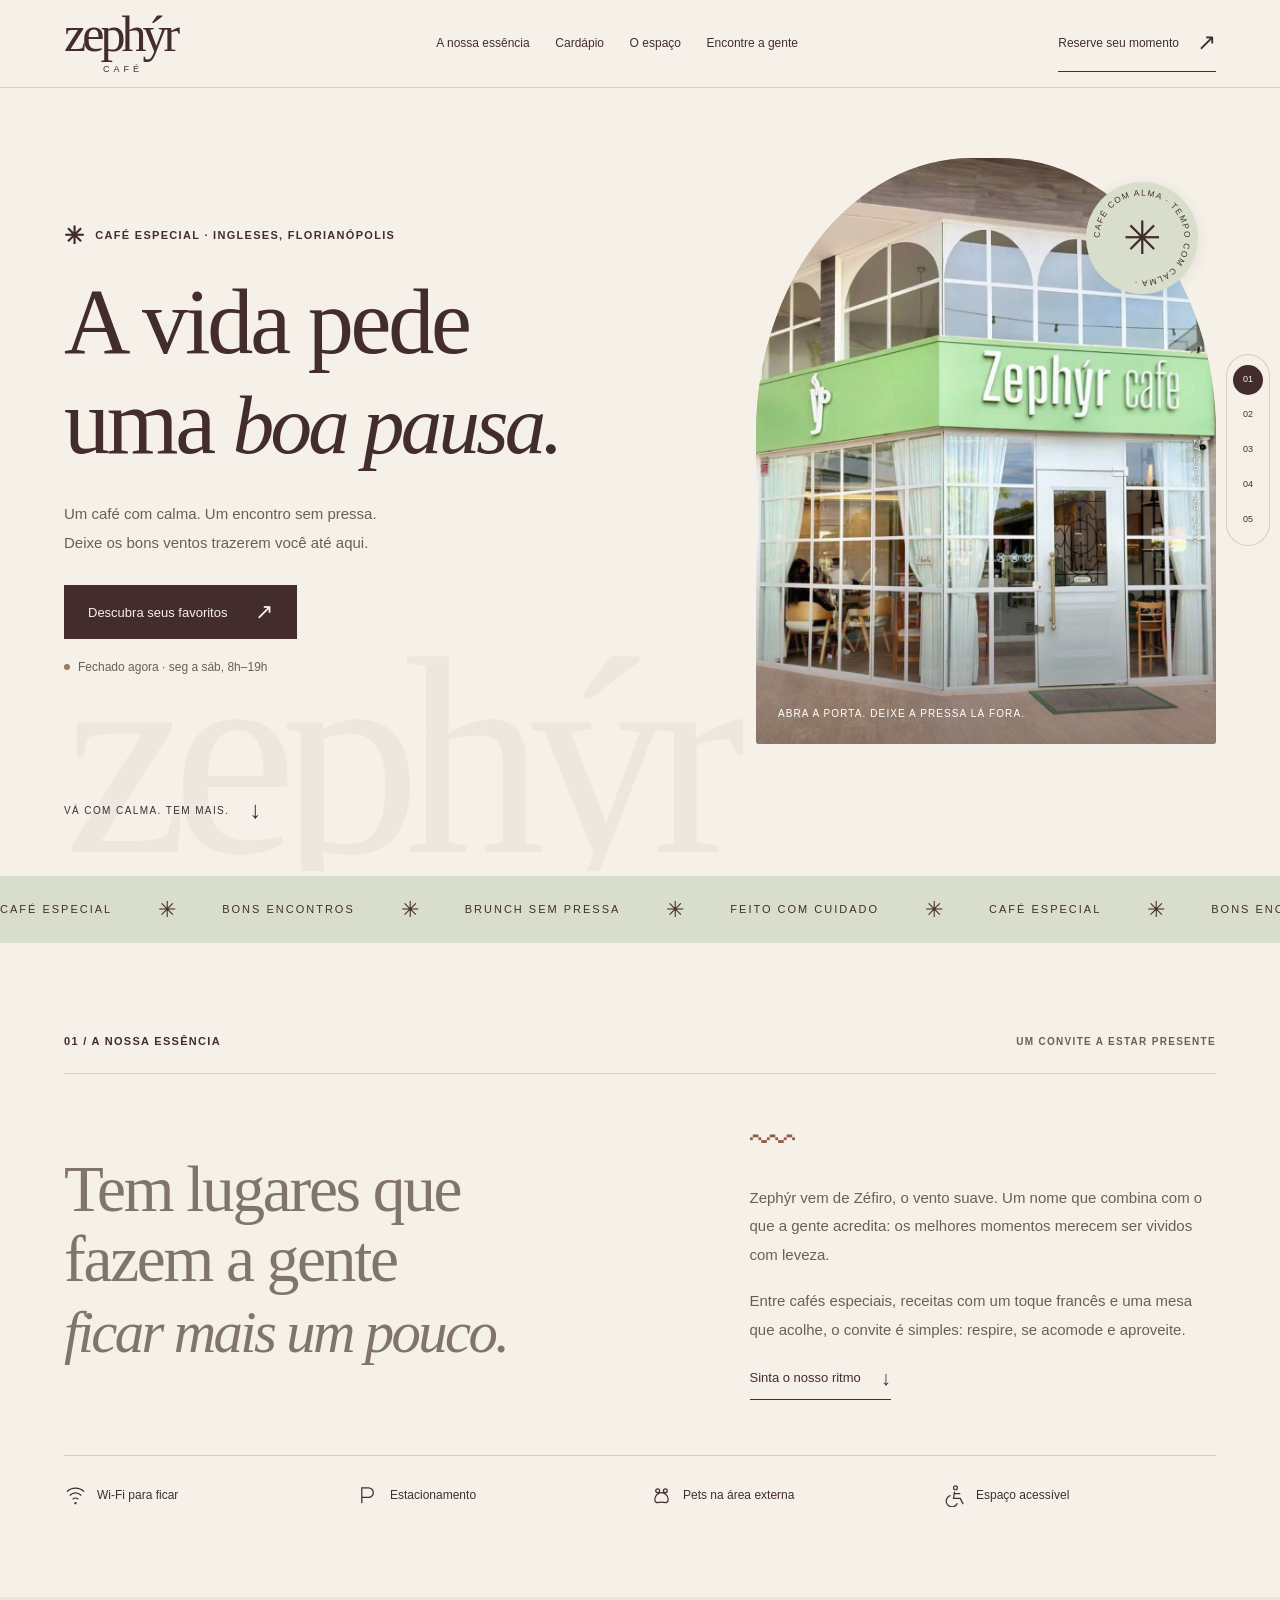
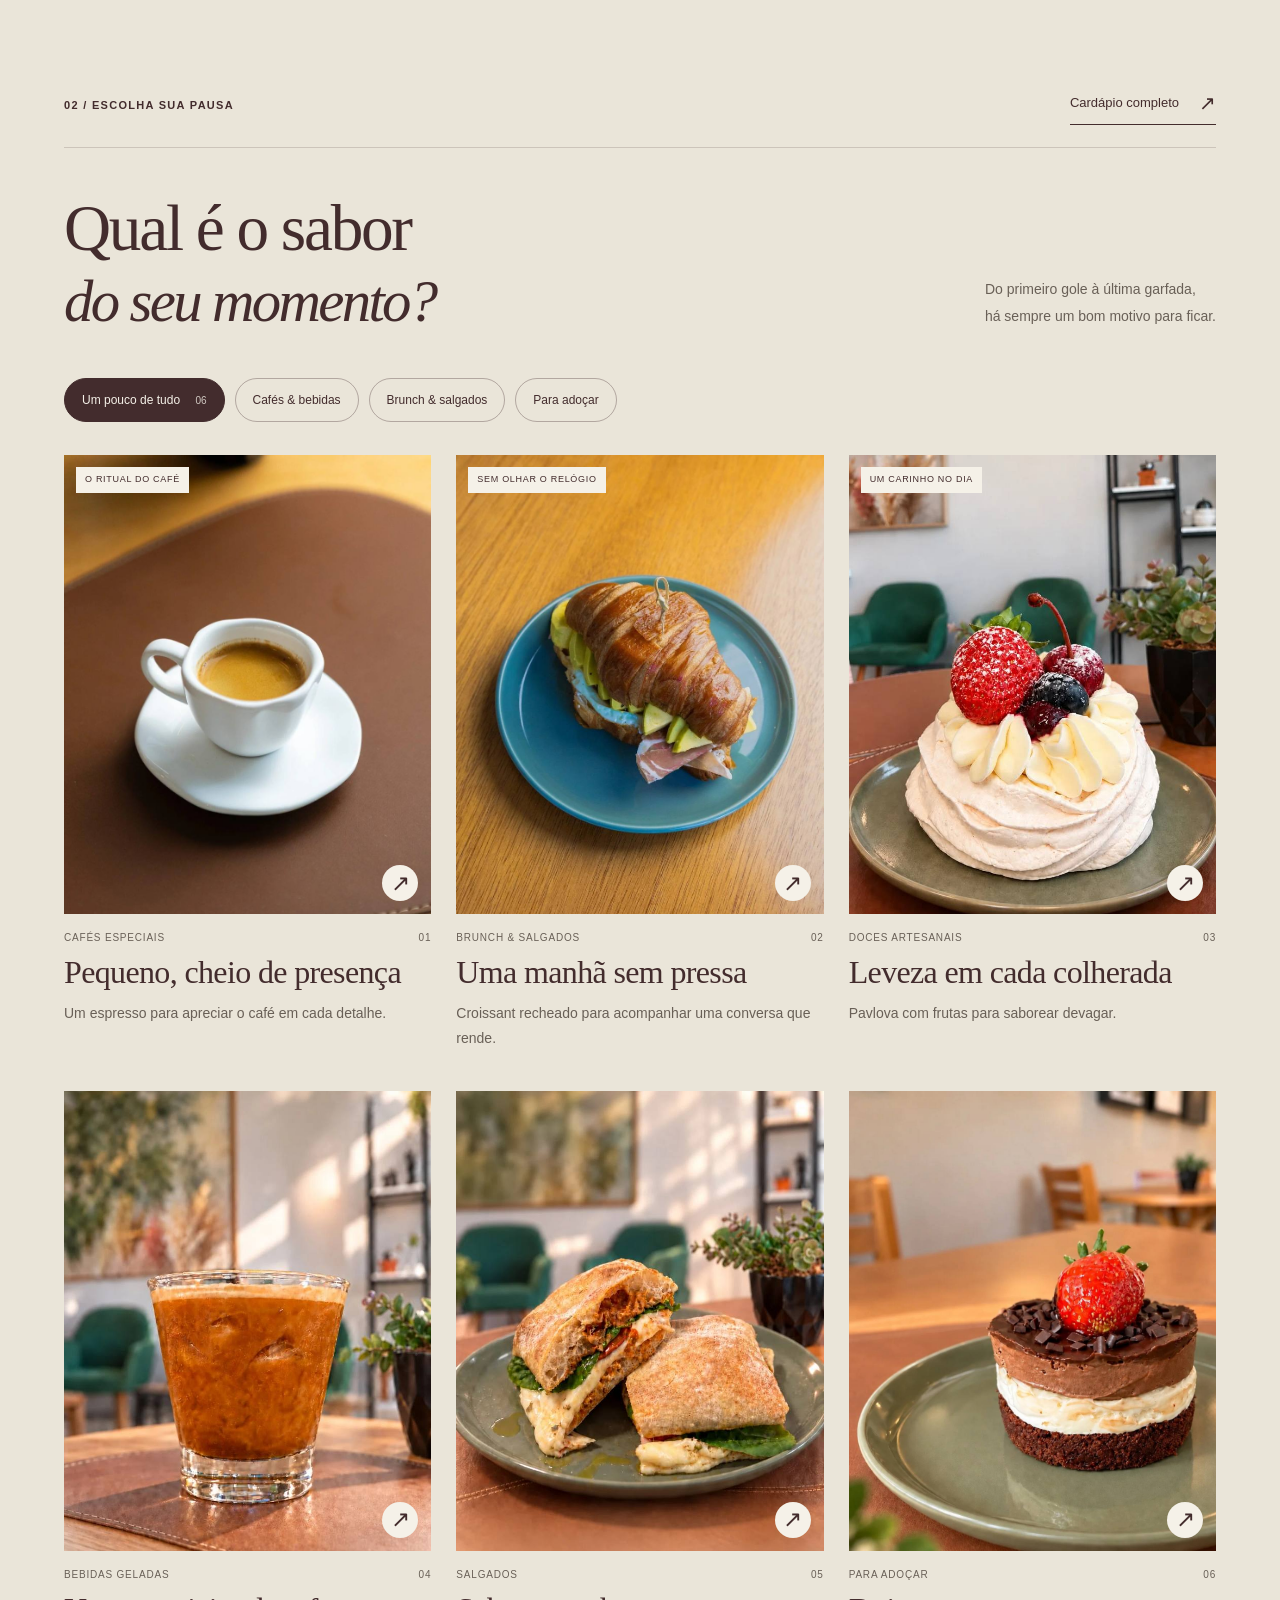
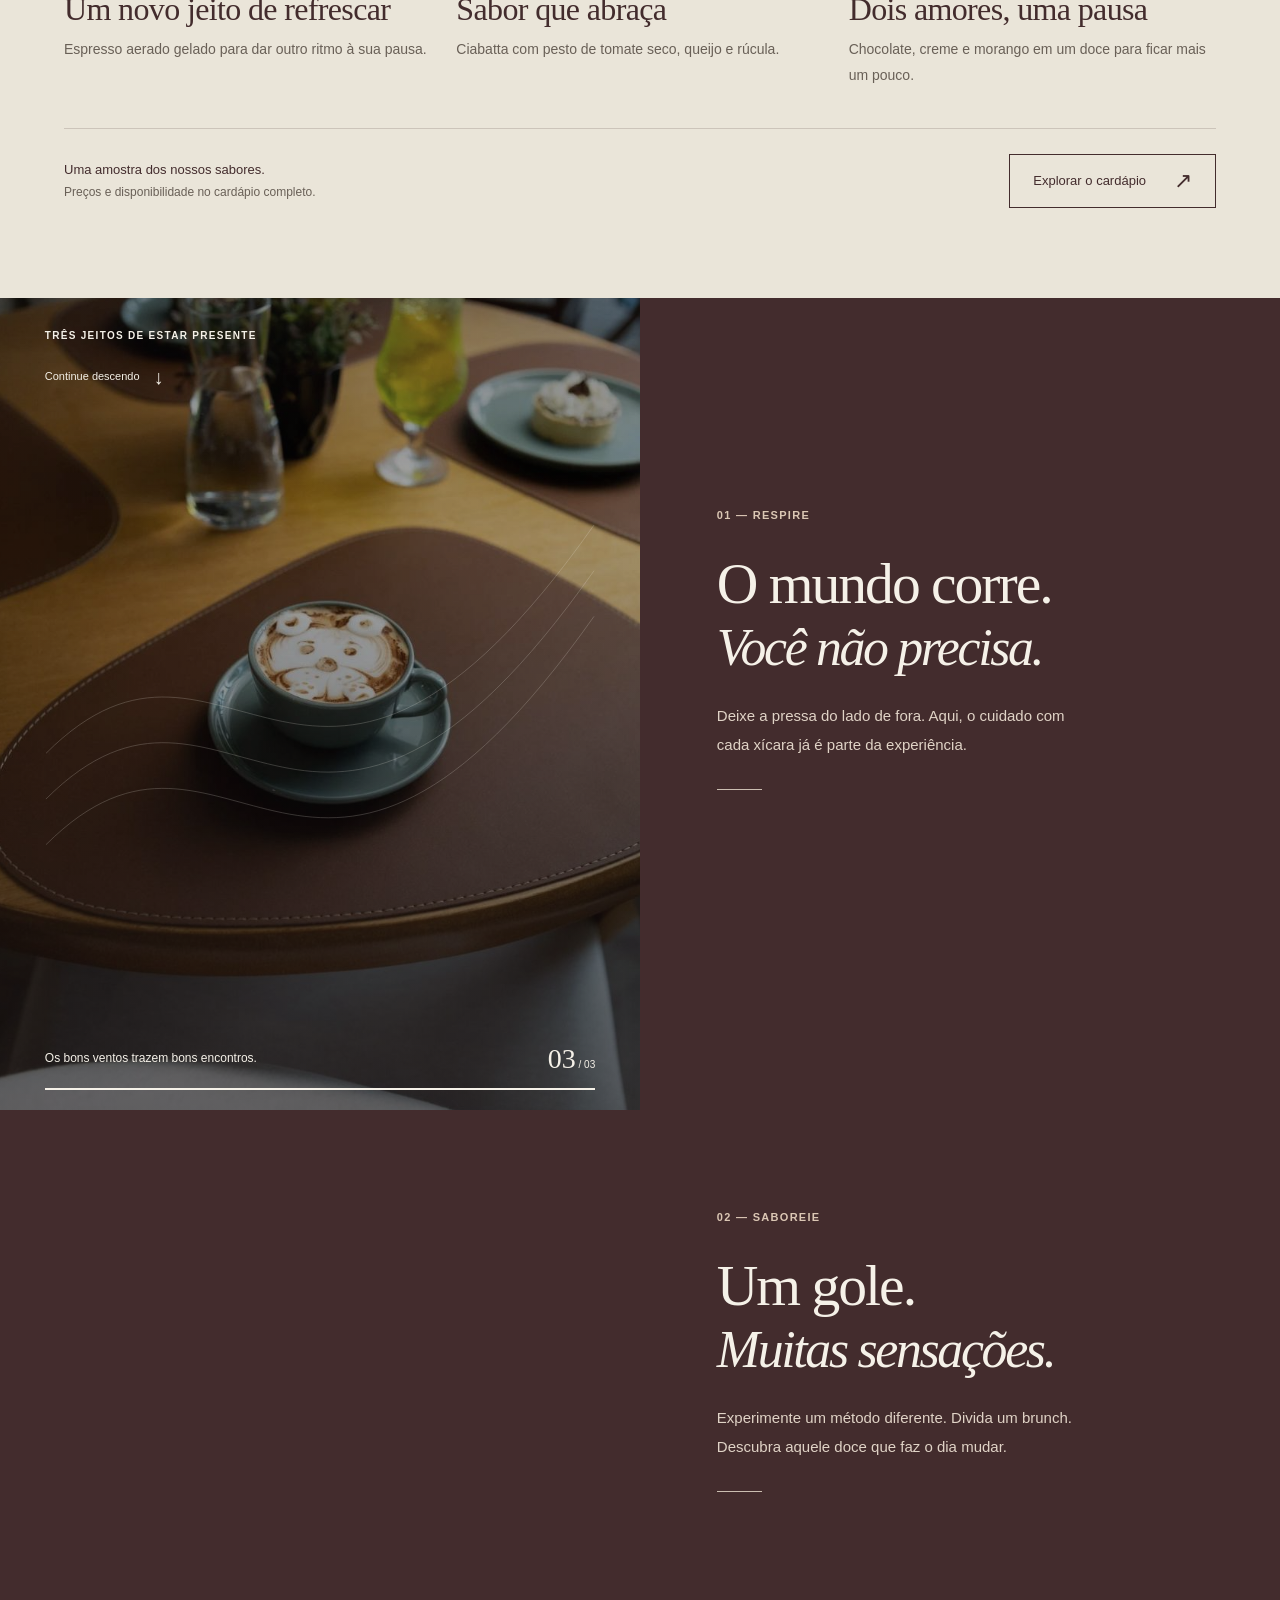
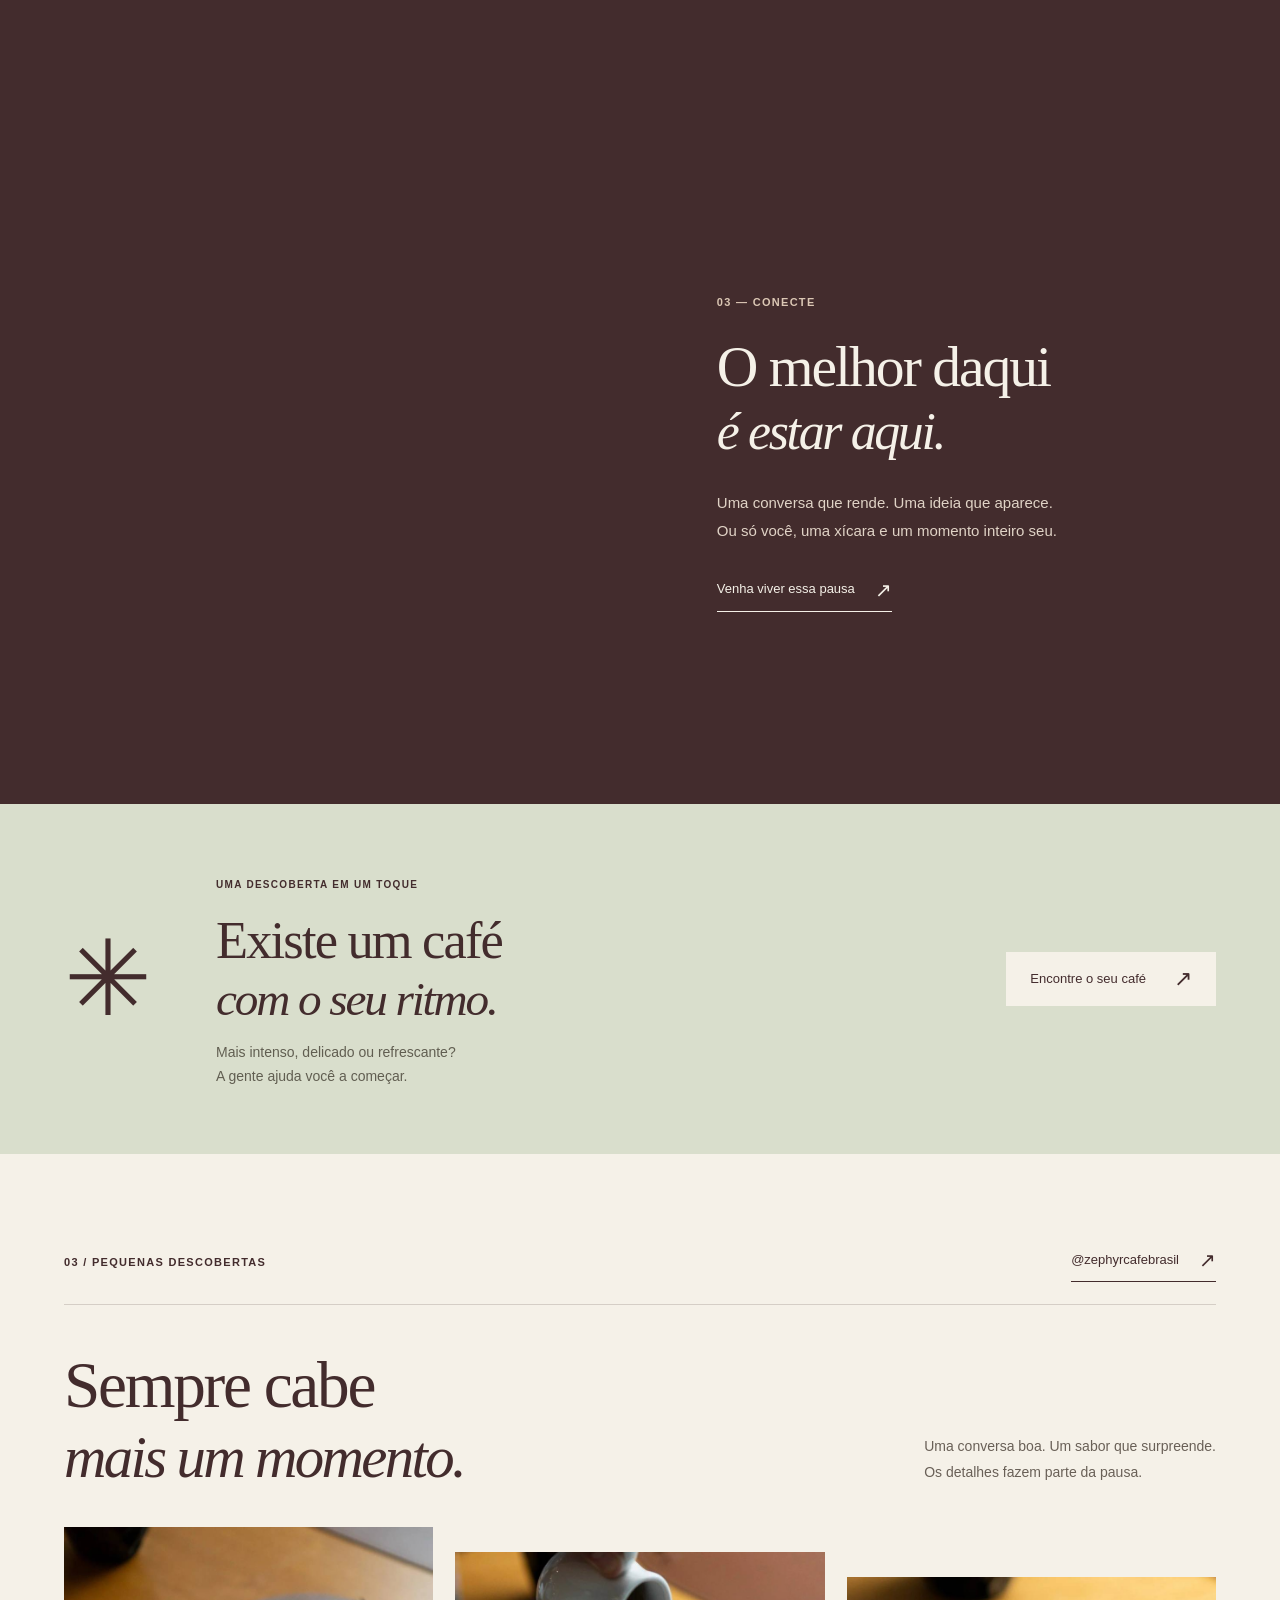
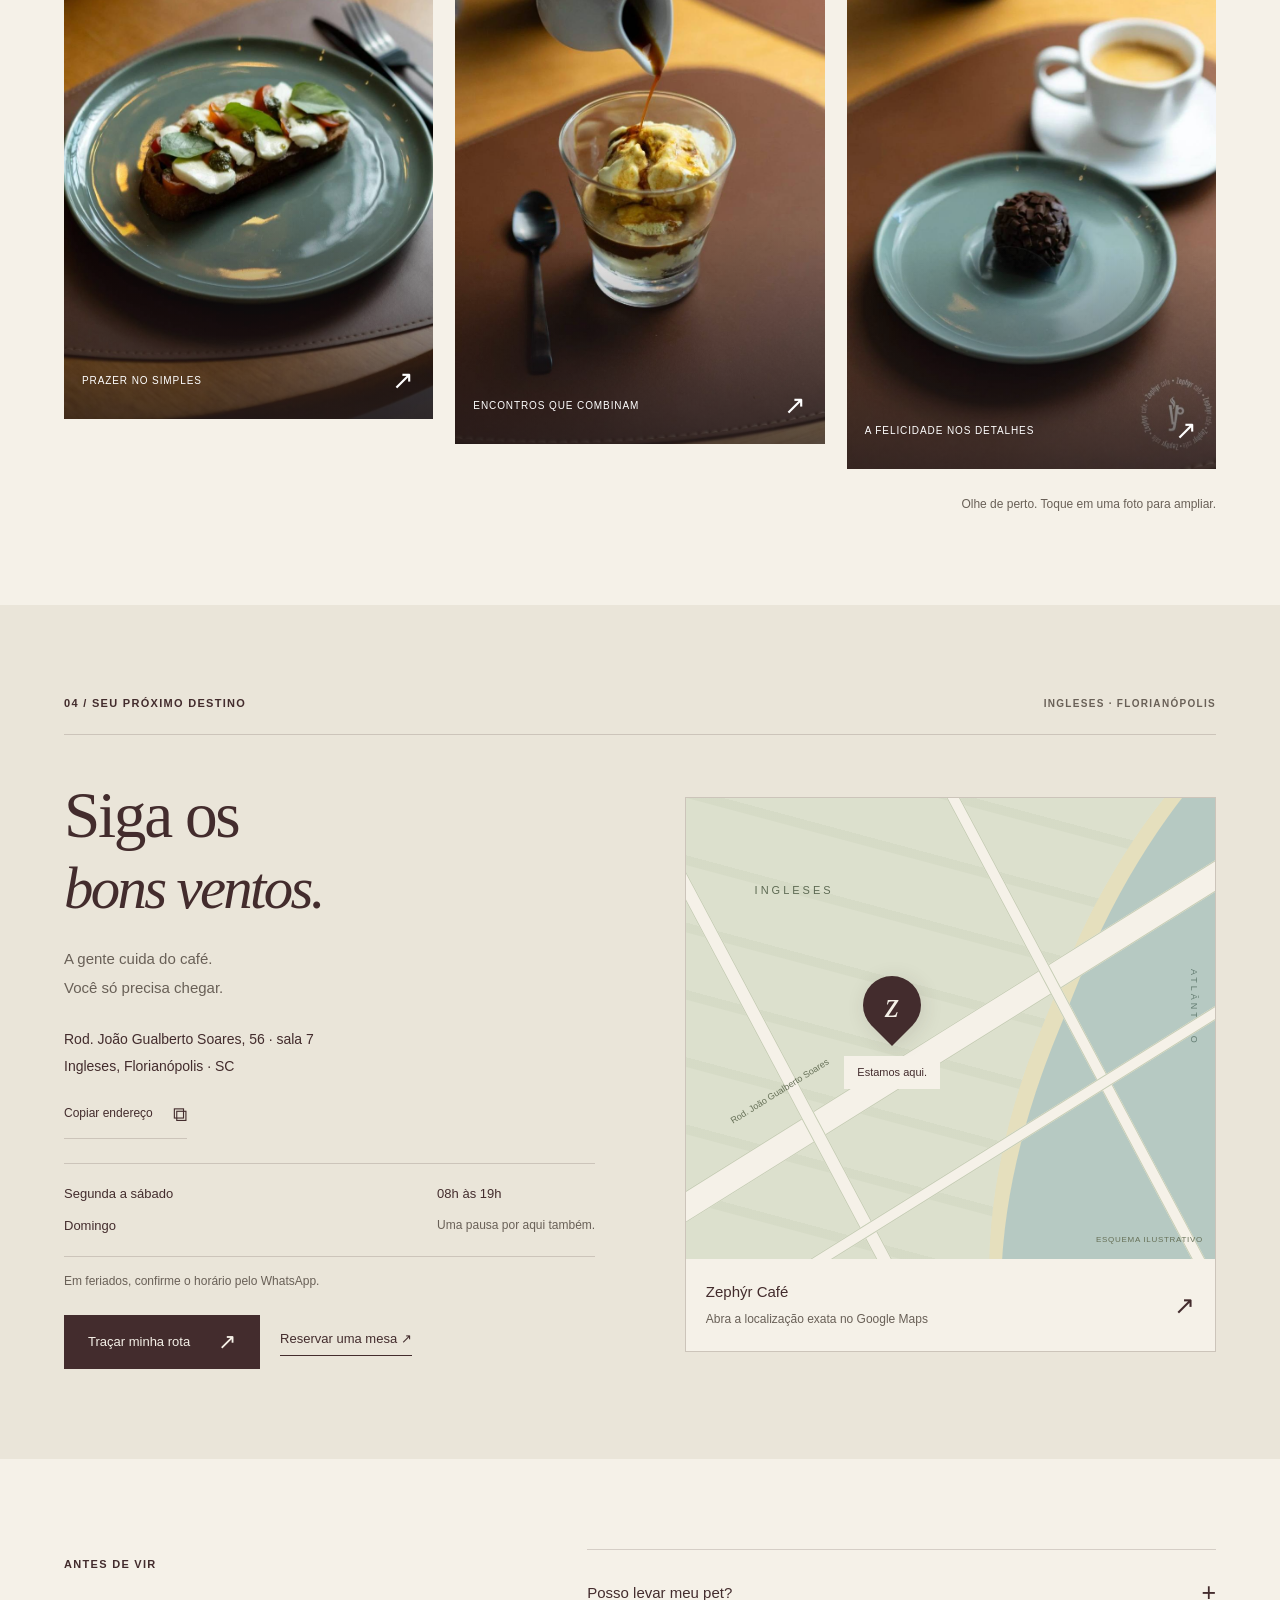
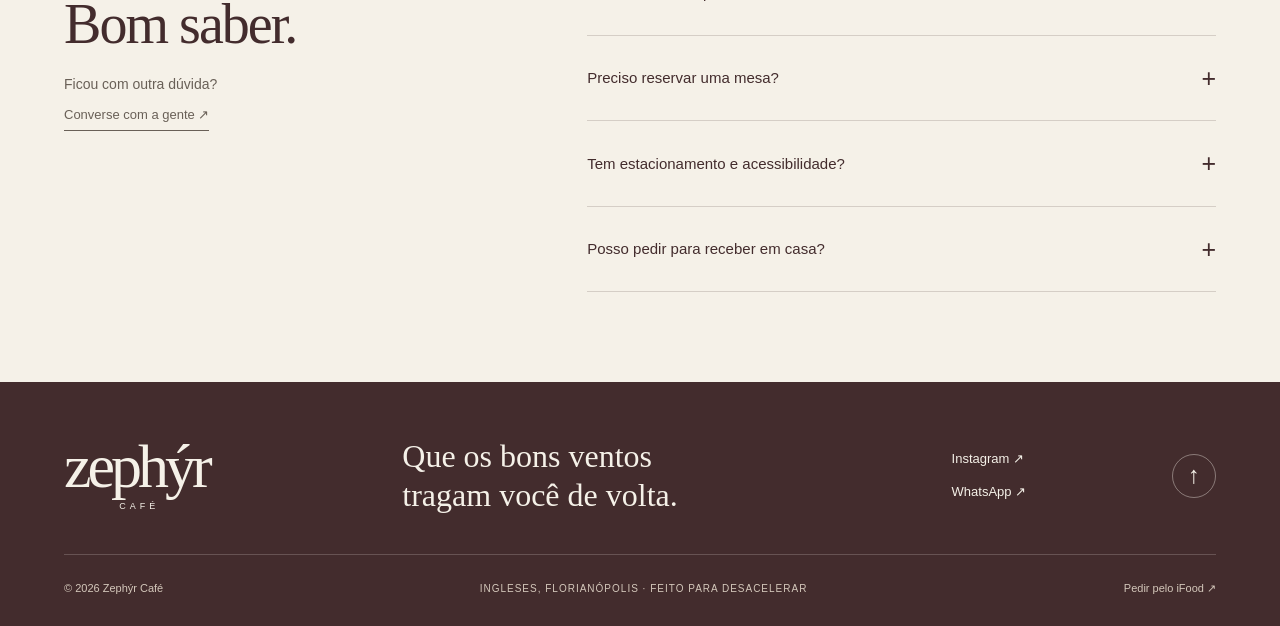
==== commit e7bd4ac0: "Rename index (1).html to index.html" ====
--- a/index.html
+++ b/index.html
@@ -2,11 +2,12 @@
 <html lang="pt-BR">
 <head>
 <meta charset="utf-8"><meta name="viewport" content="width=device-width,initial-scale=1">
+<meta name="zephyr-version" content="proposta-fotos-incorporadas-v3">
 <meta name="theme-color" content="#f5f1e8">
 <title>Zephýr Café — Um respiro nos Ingleses</title>
 <meta name="description" content="Cafés especiais, brunch e doces artesanais. Encontre seu momento no Zephýr Café, em Ingleses, Florianópolis. Segunda a sábado, das 8h às 19h.">
-<link rel="preconnect" href="https://fonts.googleapis.com"><link rel="preconnect" href="https://fonts.gstatic.com" crossorigin>
-<link href="https://fonts.googleapis.com/css2?family=DM+Sans:wght@400;450;500;550;600;650;700&family=Italiana&display=swap" rel="stylesheet">
+
+
 <style>
 :root{--cream:#f5f1e8;--paper:#eae5d9;--ink:#432c2d;--muted:#696057;--rust:#955840;--sage:#d9decc;--line:rgba(67,44,45,.18);--serif:'Italiana',Georgia,serif;--sans:'DM Sans',Arial,sans-serif;--gutter:clamp(20px,5vw,80px);--header:88px}
 *{box-sizing:border-box}html{scroll-behavior:smooth;scroll-padding-top:calc(var(--header) + 18px)}body{margin:0;background:var(--cream);color:var(--ink);font:16px/1.7 var(--sans);-webkit-font-smoothing:antialiased;overflow-wrap:break-word}main,section,article,nav,header,footer,div{min-width:0}button,input,textarea{font:inherit}button{cursor:pointer;color:inherit;border:0;background:none}a{color:inherit;text-decoration:none}img{display:block;max-width:100%;height:auto}svg{max-width:100%}h1,h2,h3,p{margin:0}h1,h2,h3{font-weight:400}h1,h2{font-family:var(--serif);line-height:1.08;letter-spacing:-.035em}h1{font-size:clamp(58px,7.2vw,104px)}h2{font-size:clamp(42px,5.1vw,76px)}em{font-family:Georgia,serif;font-weight:400;font-size:.9em;letter-spacing:-.045em}button,a{-webkit-tap-highlight-color:transparent}a:focus-visible,button:focus-visible,summary:focus-visible{outline:2px solid var(--rust);outline-offset:4px}[hidden]{display:none!important}::selection{background:var(--ink);color:var(--cream)}.sr-only{position:absolute;width:1px;height:1px;padding:0;margin:-1px;clip:rect(0,0,0,0);overflow:hidden;white-space:nowrap}.skip-link{position:fixed;z-index:100;left:16px;top:-100px;background:var(--cream);padding:12px 18px}.skip-link:focus{top:10px}#scroll-progress{position:fixed;z-index:100;left:0;right:0;top:0;height:3px;background:var(--rust);transform:scaleX(0);transform-origin:left}
@@ -48,24 +49,24 @@
 <main id="main">
 <section class="hero" id="inicio" aria-labelledby="hero-title">
 <div class="hero-copy"><p class="eyebrow"><span class="small-star" aria-hidden="true">✳</span> CAFÉ ESPECIAL · INGLESES, FLORIANÓPOLIS</p><h1 id="hero-title">A vida pede<br>uma <em>boa pausa.</em></h1><p class="hero-description">Um café com calma. Um encontro sem pressa.<br>Deixe os bons ventos trazerem você até aqui.</p><a class="button button-dark" href="#cardapio">Descubra seus favoritos <span aria-hidden="true">↗</span></a><div class="hero-note"><span class="status-dot" aria-hidden="true"></span><span id="open-status">Segunda a sábado · 8h às 19h</span></div></div>
-<div class="hero-art"><div class="photo-frame"><img class="hero-photo" src="./1000510500.jpg" alt="Fachada do Zephýr Café em Ingleses, com janelas em arco e letreiro verde" width="1005" height="1280" style="object-position:50% 46%" fetchpriority="high"><div class="photo-shade"></div></div><div class="circle-stamp" aria-hidden="true"><svg viewBox="0 0 140 140"><defs><path id="stamp-path" d="M70,70 m-53,0 a53,53 0 1,1 106,0 a53,53 0 1,1 -106,0"/></defs><text><textPath href="#stamp-path">CAFÉ COM ALMA · TEMPO COM CALMA · </textPath></text></svg><span>✳</span></div><span class="hero-photo-caption">ABRA A PORTA. DEIXE A PRESSA LÁ FORA.</span><span class="hero-coordinates">27°26′S &nbsp; 48°24′W</span></div>
+<div class="hero-art"><div class="photo-frame"><img class="hero-photo" src="[data-uri]" alt="Fachada do Zephýr Café em Ingleses, com janelas em arco e letreiro verde" width="1005" height="1280" style="object-position:50% 46%" fetchpriority="high"><div class="photo-shade"></div></div><div class="circle-stamp" aria-hidden="true"><svg viewBox="0 0 140 140"><defs><path id="stamp-path" d="M70,70 m-53,0 a53,53 0 1,1 106,0 a53,53 0 1,1 -106,0"/></defs><text><textPath href="#stamp-path">CAFÉ COM ALMA · TEMPO COM CALMA · </textPath></text></svg><span>✳</span></div><span class="hero-photo-caption">ABRA A PORTA. DEIXE A PRESSA LÁ FORA.</span><span class="hero-coordinates">27°26′S &nbsp; 48°24′W</span></div>
 <a class="scroll-cue" href="#essencia"><span>VÁ COM CALMA. TEM MAIS.</span><span aria-hidden="true">↓</span></a><div class="hero-wordmark" aria-hidden="true">zephýr</div>
 </section>
 <div class="ticker" aria-hidden="true"><div class="ticker-track"><span>CAFÉ ESPECIAL</span><i>✳</i><span>BONS ENCONTROS</span><i>✳</i><span>BRUNCH SEM PRESSA</span><i>✳</i><span>FEITO COM CUIDADO</span><i>✳</i><span>CAFÉ ESPECIAL</span><i>✳</i><span>BONS ENCONTROS</span><i>✳</i><span>BRUNCH SEM PRESSA</span><i>✳</i><span>FEITO COM CUIDADO</span><i>✳</i></div></div>
 <section class="essence section-pad" id="essencia" data-chapter="A essência"><div class="section-top"><span class="eyebrow">01 / A NOSSA ESSÊNCIA</span><span class="tiny-label">UM CONVITE A ESTAR PRESENTE</span></div><div class="essence-grid"><h2 class="scroll-sentence"><span class="scroll-word">Tem</span> <span class="scroll-word">lugares</span> <span class="scroll-word">que</span><br><span class="scroll-word">fazem</span> <span class="scroll-word">a</span> <span class="scroll-word">gente</span><br><em><span class="scroll-word">ficar</span> <span class="scroll-word">mais</span> <span class="scroll-word">um</span> <span class="scroll-word">pouco.</span></em></h2><div class="essence-copy reveal"><span class="wind-mark" aria-hidden="true">〰</span><p>Zephýr vem de Zéfiro, o vento suave. Um nome que combina com o que a gente acredita: os melhores momentos merecem ser vividos com leveza.</p><p>Entre cafés especiais, receitas com um toque francês e uma mesa que acolhe, o convite é simples: respire, se acomode e aproveite.</p><a class="text-link" href="#ritual">Sinta o nosso ritmo <span aria-hidden="true">↓</span></a></div></div><div class="amenities reveal"><span><svg viewBox="0 0 24 24" aria-hidden="true"><path d="M3 8c5-5 13-5 18 0M6 12c3.5-3.5 8.5-3.5 12 0M9 16c1.7-1.7 4.3-1.7 6 0"/><circle cx="12" cy="20" r=".6"/></svg>Wi-Fi para ficar</span><span><svg viewBox="0 0 24 24" aria-hidden="true"><path d="M5 20V4h7a5 5 0 0 1 0 10H5"/></svg>Estacionamento</span><span><svg viewBox="0 0 24 24" aria-hidden="true"><circle cx="8" cy="7" r="2"/><circle cx="16" cy="7" r="2"/><path d="M5 16c0-4 4-7 7-7s7 3 7 7c0 5-4 3-7 3s-7 2-7-3Z"/></svg>Pets na área externa</span><span><svg viewBox="0 0 24 24" aria-hidden="true"><circle cx="13" cy="4" r="2"/><path d="m12 8-1 7h7l3 6M12 10h6M8 12a6 6 0 1 0 7 8"/></svg>Espaço acessível</span></div></section>
 <section class="menu-section section-pad" id="cardapio" data-chapter="Os sabores"><div class="section-top"><span class="eyebrow">02 / ESCOLHA SUA PAUSA</span><a class="text-link" href="https://zephyrcafe.saipos.com/zephr-cafe/table/dsqdqsm" target="_blank" rel="noopener">Cardápio completo <span aria-hidden="true">↗</span></a></div><div class="menu-heading"><h2 class="reveal">Qual é o sabor<br><em>do seu momento?</em></h2><p class="reveal">Do primeiro gole à última garfada,<br>há sempre um bom motivo para ficar.</p></div><div class="menu-filters" role="group" aria-label="Filtrar especialidades"><button class="active" data-filter="todos" aria-pressed="true">Um pouco de tudo <span>06</span></button><button data-filter="cafes" aria-pressed="false">Cafés & bebidas</button><button data-filter="brunch" aria-pressed="false">Brunch & salgados</button><button data-filter="doces" aria-pressed="false">Para adoçar</button></div>
 <p id="menu-count" class="sr-only" role="status">6 sugestões</p><div class="menu-grid">
-<article class="menu-card reveal" data-category="cafes"><a class="menu-image" href="https://zephyrcafe.saipos.com/zephr-cafe/table/dsqdqsm" target="_blank" rel="noopener" aria-label="Consultar Pequeno, cheio de presença no cardápio"><img src="./1000510493.jpg" alt="Xícara de espresso com crema dourada" width="853" height="1280" style="object-position:50% 60%" loading="lazy" decoding="async"><span class="photo-tag">O RITUAL DO CAFÉ</span><span class="card-arrow" aria-hidden="true">↗</span></a><div class="card-meta"><span>CAFÉS ESPECIAIS</span><span>01</span></div><h3>Pequeno, cheio de presença</h3><p>Um espresso para apreciar o café em cada detalhe.</p></article>
-<article class="menu-card reveal" data-category="brunch"><a class="menu-image" href="https://zephyrcafe.saipos.com/zephr-cafe/table/dsqdqsm" target="_blank" rel="noopener" aria-label="Consultar Uma manhã sem pressa no cardápio"><img src="./1000510485.jpg" alt="Croissant recheado servido em prato azul" width="853" height="1280" style="object-position:50% 59%" loading="lazy" decoding="async"><span class="photo-tag">SEM OLHAR O RELÓGIO</span><span class="card-arrow" aria-hidden="true">↗</span></a><div class="card-meta"><span>BRUNCH & SALGADOS</span><span>02</span></div><h3>Uma manhã sem pressa</h3><p>Croissant recheado para acompanhar uma conversa que rende.</p></article>
-<article class="menu-card reveal" data-category="doces"><a class="menu-image" href="https://zephyrcafe.saipos.com/zephr-cafe/table/dsqdqsm" target="_blank" rel="noopener" aria-label="Consultar Leveza em cada colherada no cardápio"><img src="./momento-pavlova-clean-2026-10.jpg" alt="Pavlova com morango, cereja e frutas vermelhas" width="720" height="1280" style="object-position:50% 76%" loading="lazy" decoding="async"><span class="photo-tag">UM CARINHO NO DIA</span><span class="card-arrow" aria-hidden="true">↗</span></a><div class="card-meta"><span>DOCES ARTESANAIS</span><span>03</span></div><h3>Leveza em cada colherada</h3><p>Pavlova com frutas para saborear devagar.</p></article>
-<article class="menu-card reveal" data-category="cafes"><a class="menu-image" href="https://zephyrcafe.saipos.com/zephr-cafe/table/dsqdqsm" target="_blank" rel="noopener" aria-label="Consultar Um novo jeito de refrescar no cardápio"><img src="./momento-espresso-aerado-clean-2026-10.jpg" alt="Espresso aerado gelado servido no Zephýr" width="720" height="1280" style="object-position:50% 66%" loading="lazy" decoding="async"><span class="card-arrow" aria-hidden="true">↗</span></a><div class="card-meta"><span>BEBIDAS GELADAS</span><span>04</span></div><h3>Um novo jeito de refrescar</h3><p>Espresso aerado gelado para dar outro ritmo à sua pausa.</p></article>
-<article class="menu-card reveal" data-category="brunch"><a class="menu-image" href="https://zephyrcafe.saipos.com/zephr-cafe/table/dsqdqsm" target="_blank" rel="noopener" aria-label="Consultar Sabor que abraça no cardápio"><img src="./momento-ciabatta-clean-2026-10.jpg" alt="Ciabatta recheada com queijo e folhas" width="720" height="1280" style="object-position:50% 72%" loading="lazy" decoding="async"><span class="card-arrow" aria-hidden="true">↗</span></a><div class="card-meta"><span>SALGADOS</span><span>05</span></div><h3>Sabor que abraça</h3><p>Ciabatta com pesto de tomate seco, queijo e rúcula.</p></article>
-<article class="menu-card reveal" data-category="doces"><a class="menu-image" href="https://zephyrcafe.saipos.com/zephr-cafe/table/dsqdqsm" target="_blank" rel="noopener" aria-label="Consultar Dois amores, uma pausa no cardápio"><img src="./momento-dois-amores-clean-2026-10.jpg" alt="Cake Dois Amores com morango e chocolate" width="1280" height="1280" style="object-position:50% 70%" loading="lazy" decoding="async"><span class="card-arrow" aria-hidden="true">↗</span></a><div class="card-meta"><span>PARA ADOÇAR</span><span>06</span></div><h3>Dois amores, uma pausa</h3><p>Chocolate, creme e morango em um doce para ficar mais um pouco.</p></article></div><div class="menu-bottom"><p>Uma amostra dos nossos sabores.<br><span>Preços e disponibilidade no cardápio completo.</span></p><a class="button button-outline" href="https://zephyrcafe.saipos.com/zephr-cafe/table/dsqdqsm" target="_blank" rel="noopener">Explorar o cardápio <span aria-hidden="true">↗</span></a></div></section>
-<section class="ritual" id="ritual" data-chapter="O seu ritmo" aria-label="O ritmo do Zephýr"><div class="ritual-sticky"><div class="ritual-visual"><img id="ritual-image" src="./1000510491.jpg" alt="Café com arte na espuma, servido no Zephýr" style="object-position:50% 58%" width="853" height="1280" loading="lazy"><div class="ritual-overlay"></div><span class="eyebrow">TRÊS JEITOS DE ESTAR PRESENTE</span><span class="ritual-scroll-hint">Continue descendo <span aria-hidden="true">↓</span></span><div class="ritual-photo-footer"><span id="ritual-visual-caption">Tudo começa com um respiro.</span><span><b id="ritual-current">01</b> / 03</span></div><svg class="wind-lines" viewBox="0 0 500 400" fill="none" aria-hidden="true"><path d="M-50 300C150 100 240 490 550 50M-50 250C150 50 240 440 550 0M-50 350C150 150 240 540 550 100"/></svg><div class="ritual-progress-track" aria-hidden="true"><span id="ritual-progress"></span></div></div></div><div class="ritual-steps"><div class="ritual-step" data-position="50% 58%" data-step="0" data-image="./1000510491.jpg" data-caption="Tudo começa com um respiro."><span class="eyebrow">01 — RESPIRE</span><h2>O mundo corre.<br><em>Você não precisa.</em></h2><p>Deixe a pressa do lado de fora. Aqui, o cuidado com cada xícara já é parte da experiência.</p><span class="step-line" aria-hidden="true"></span></div><div class="ritual-step" data-position="50% 64%" data-step="1" data-image="./galeria-01.jpg" data-caption="O simples, feito com cuidado."><span class="eyebrow">02 — SABOREIE</span><h2>Um gole.<br><em>Muitas sensações.</em></h2><p>Experimente um método diferente. Divida um brunch. Descubra aquele doce que faz o dia mudar.</p><span class="step-line" aria-hidden="true"></span></div><div class="ritual-step" data-position="50% 58%" data-step="2" data-image="./1000510499.jpg" data-caption="Os bons ventos trazem bons encontros."><span class="eyebrow">03 — CONECTE</span><h2>O melhor daqui<br><em>é estar aqui.</em></h2><p>Uma conversa que rende. Uma ideia que aparece. Ou só você, uma xícara e um momento inteiro seu.</p><a class="text-link" href="#visite">Venha viver essa pausa <span aria-hidden="true">↗</span></a></div></div></section>
+<article class="menu-card reveal" data-category="cafes"><a class="menu-image" href="https://zephyrcafe.saipos.com/zephr-cafe/table/dsqdqsm" target="_blank" rel="noopener" aria-label="Consultar Pequeno, cheio de presença no cardápio"><img src="[data-uri]" alt="Xícara de espresso com crema dourada" width="853" height="1280" style="object-position:50% 60%" loading="lazy" decoding="async"><span class="photo-tag">O RITUAL DO CAFÉ</span><span class="card-arrow" aria-hidden="true">↗</span></a><div class="card-meta"><span>CAFÉS ESPECIAIS</span><span>01</span></div><h3>Pequeno, cheio de presença</h3><p>Um espresso para apreciar o café em cada detalhe.</p></article>
+<article class="menu-card reveal" data-category="brunch"><a class="menu-image" href="https://zephyrcafe.saipos.com/zephr-cafe/table/dsqdqsm" target="_blank" rel="noopener" aria-label="Consultar Uma manhã sem pressa no cardápio"><img src="[data-uri]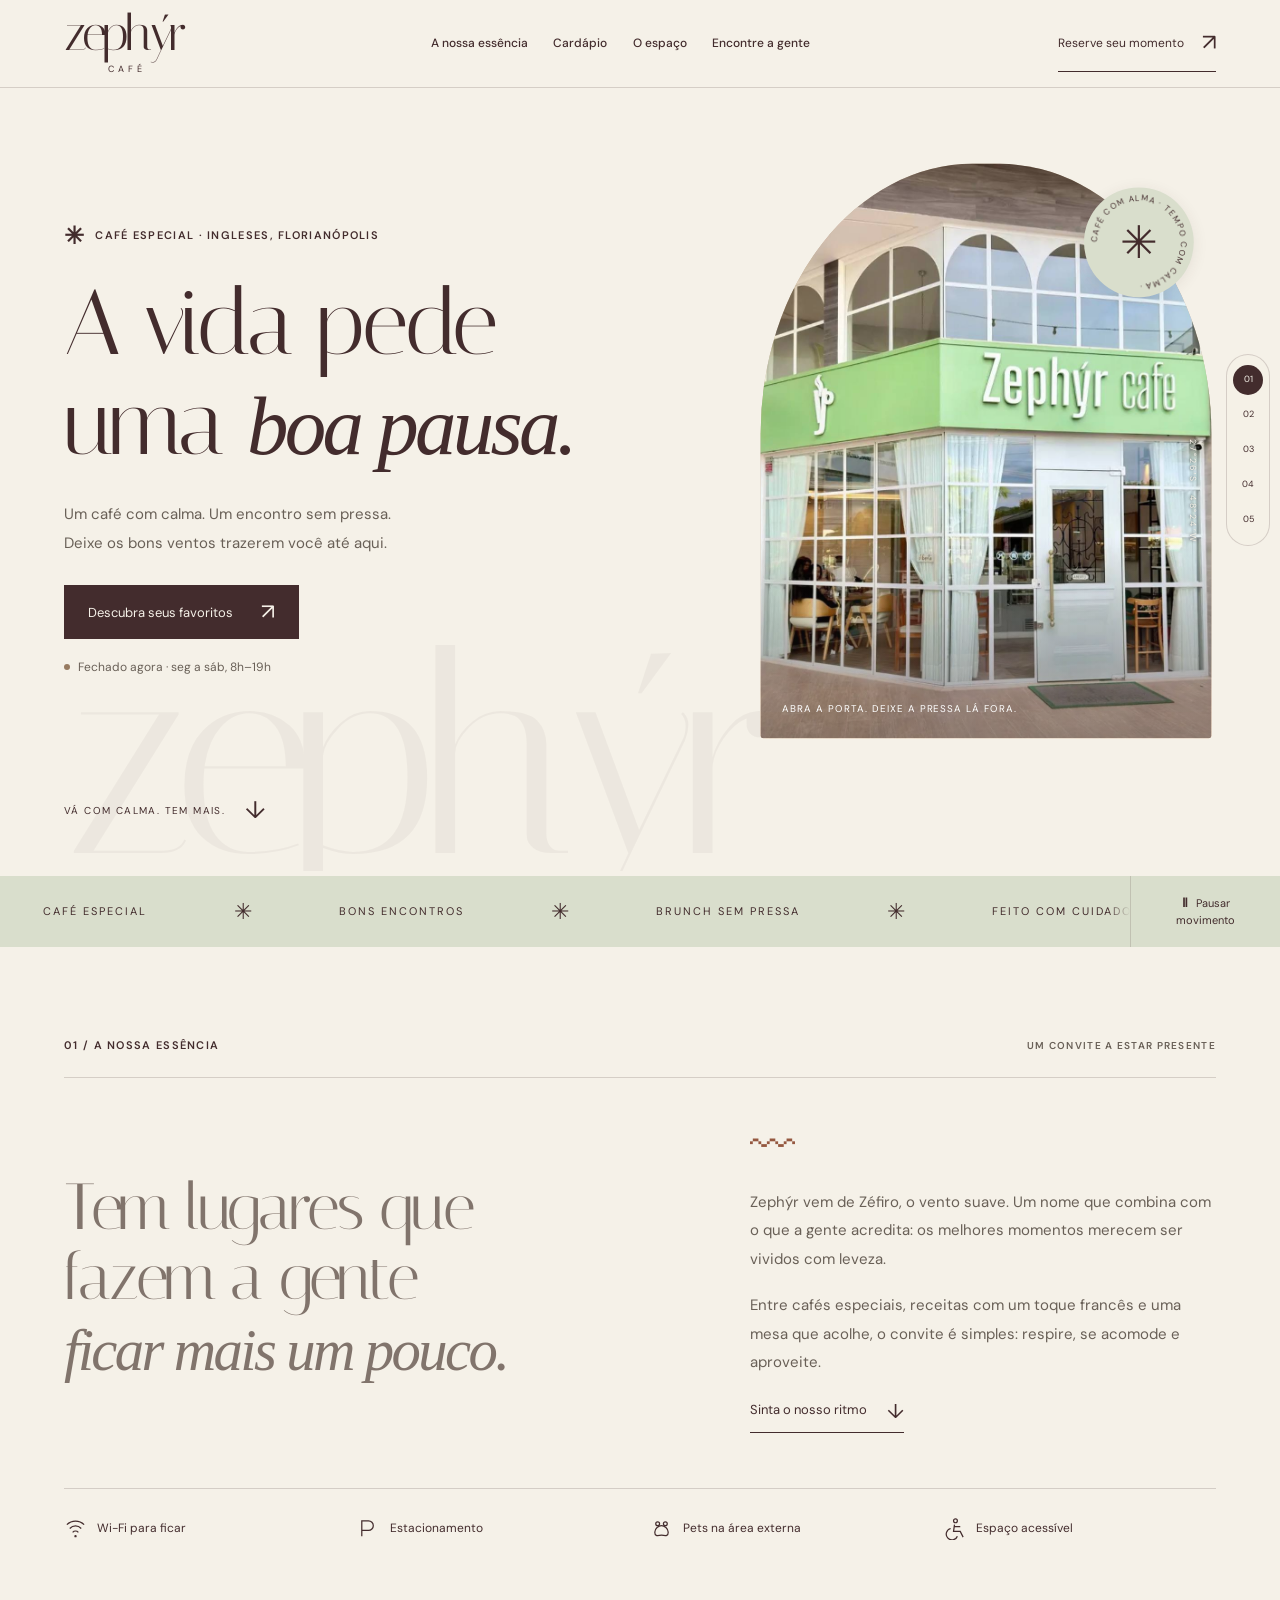
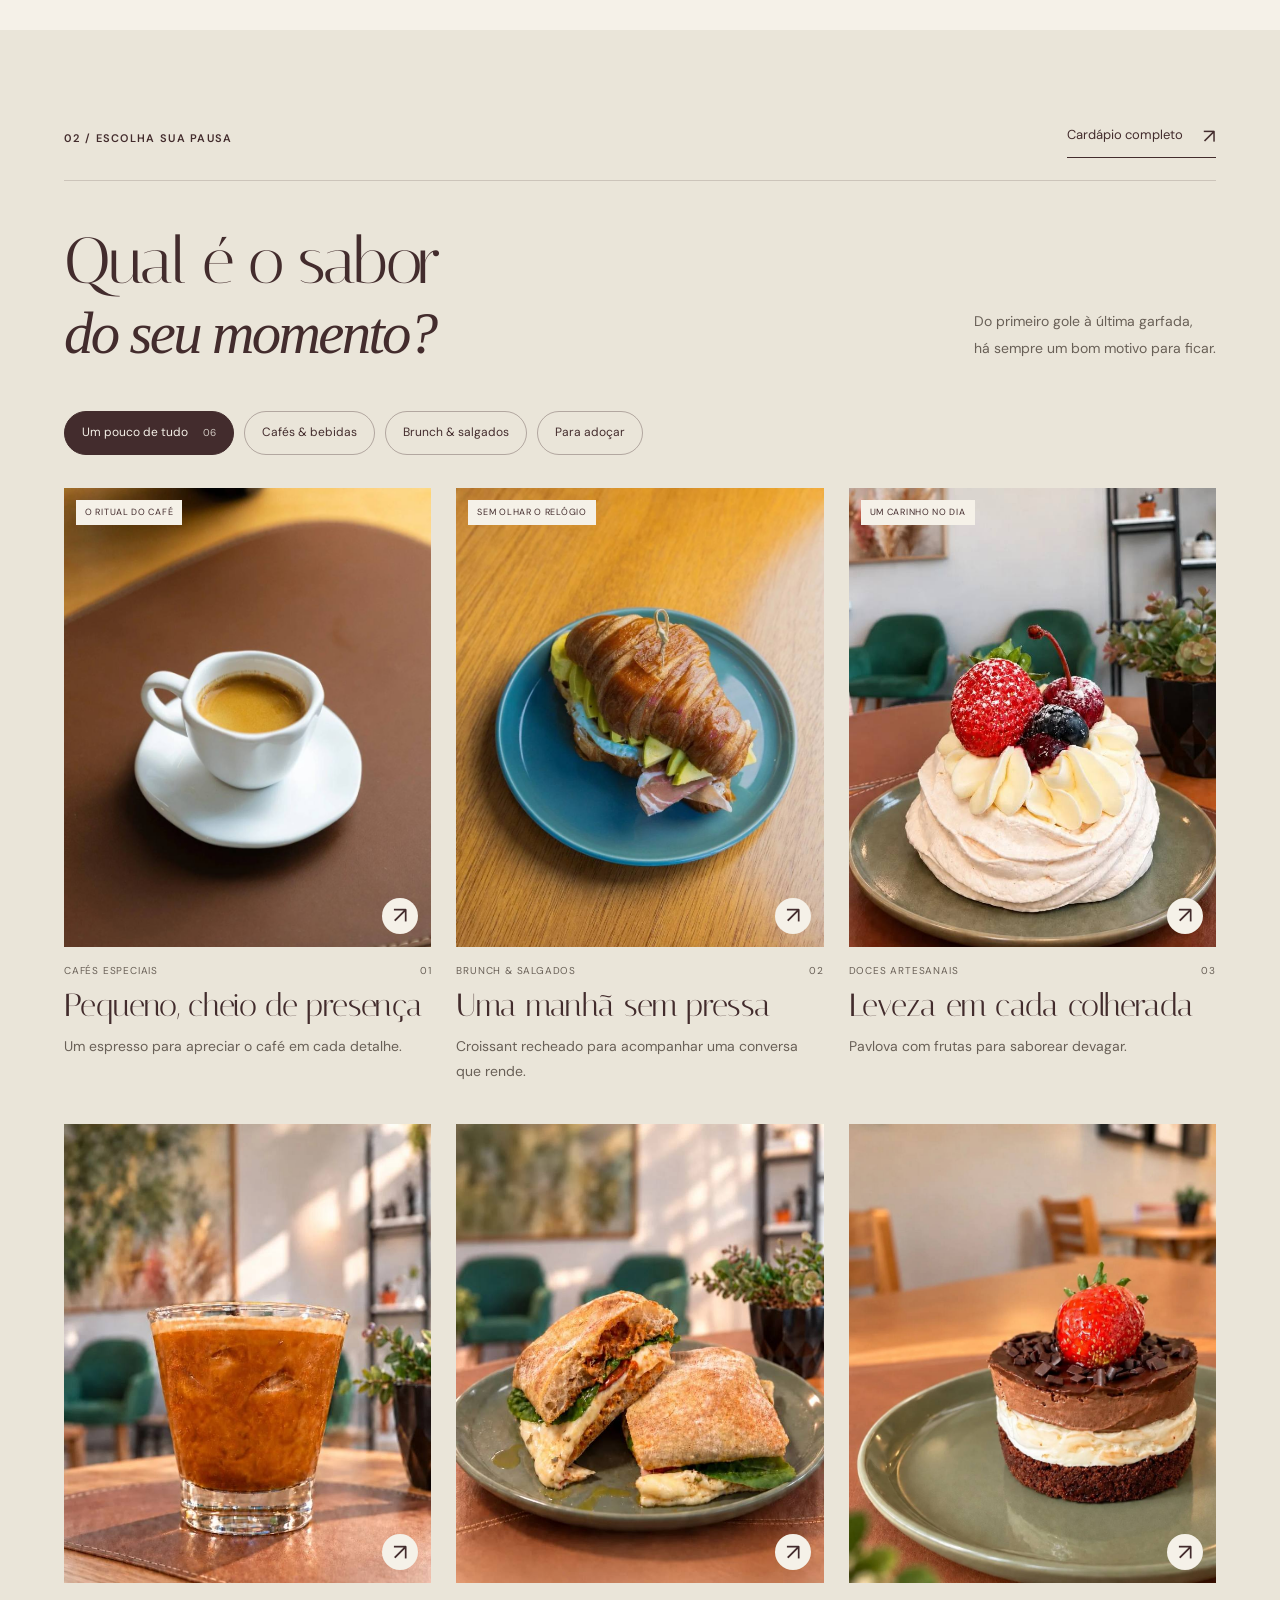
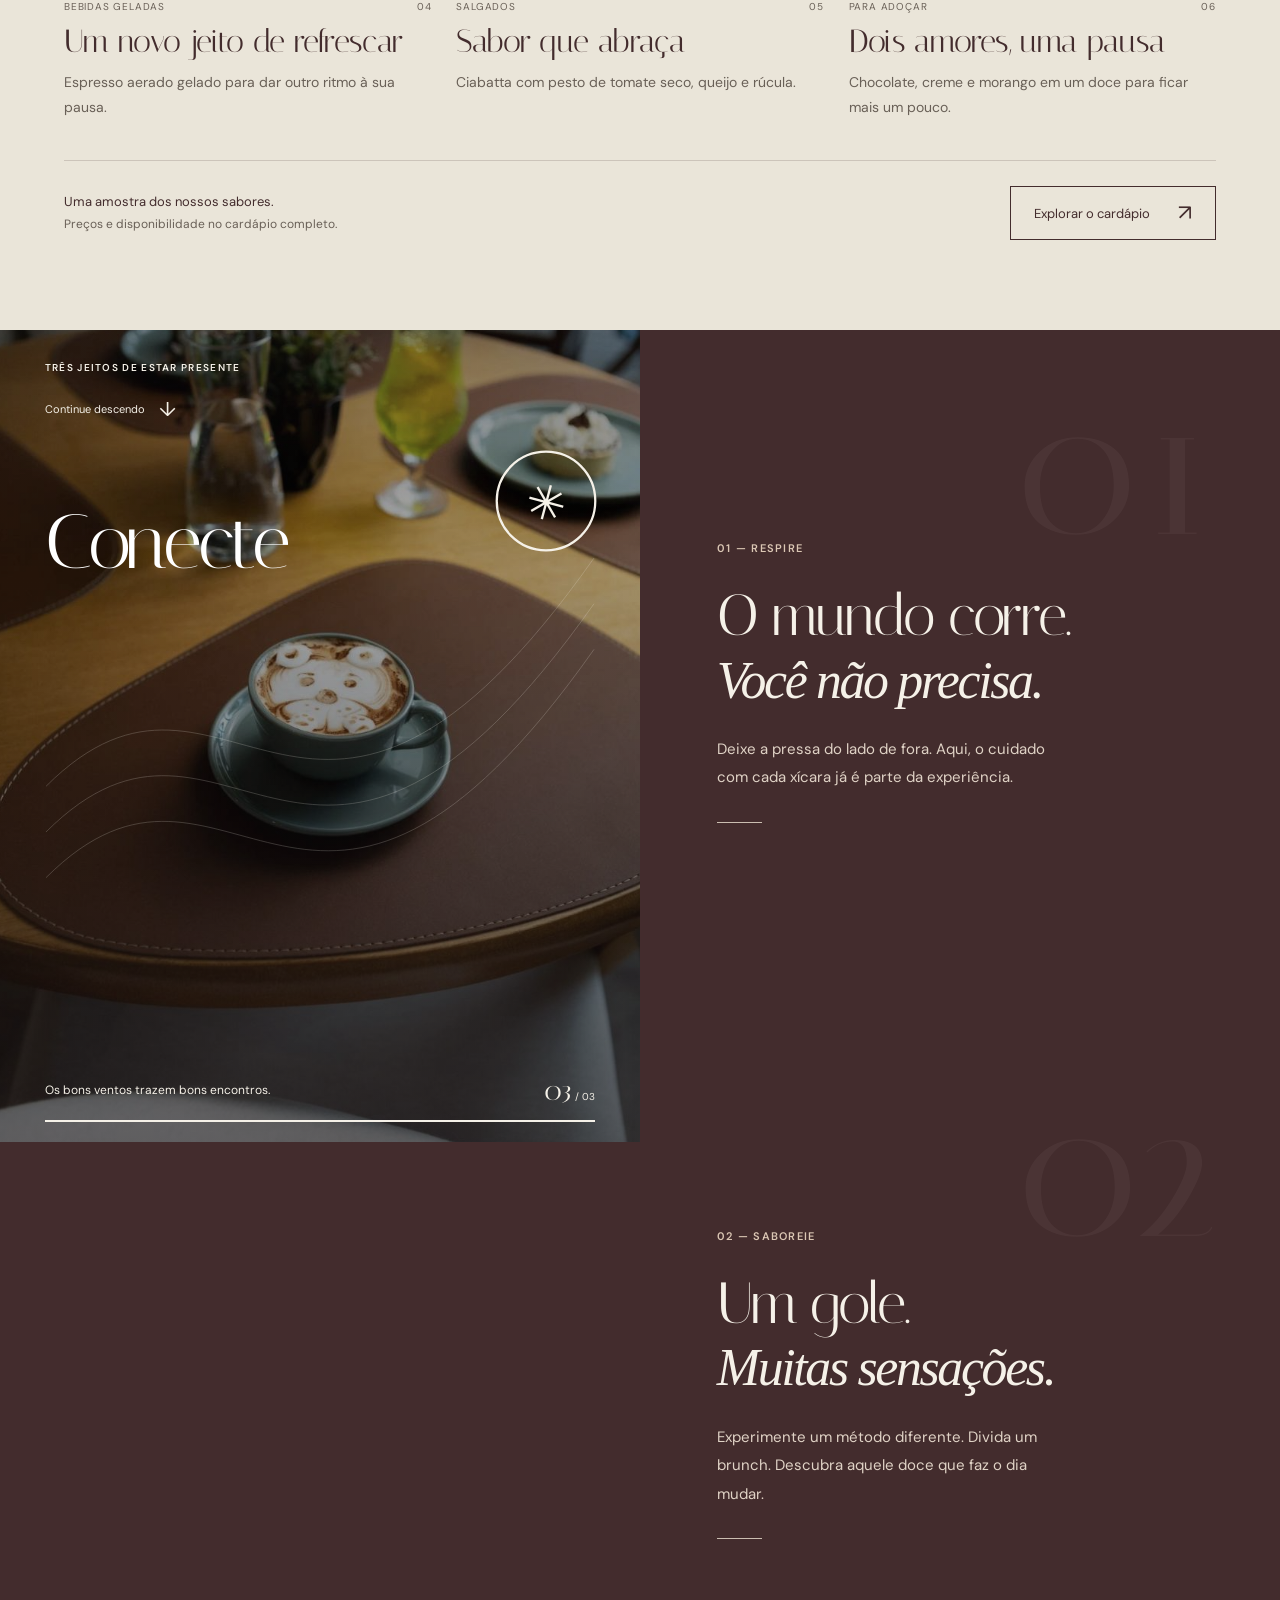
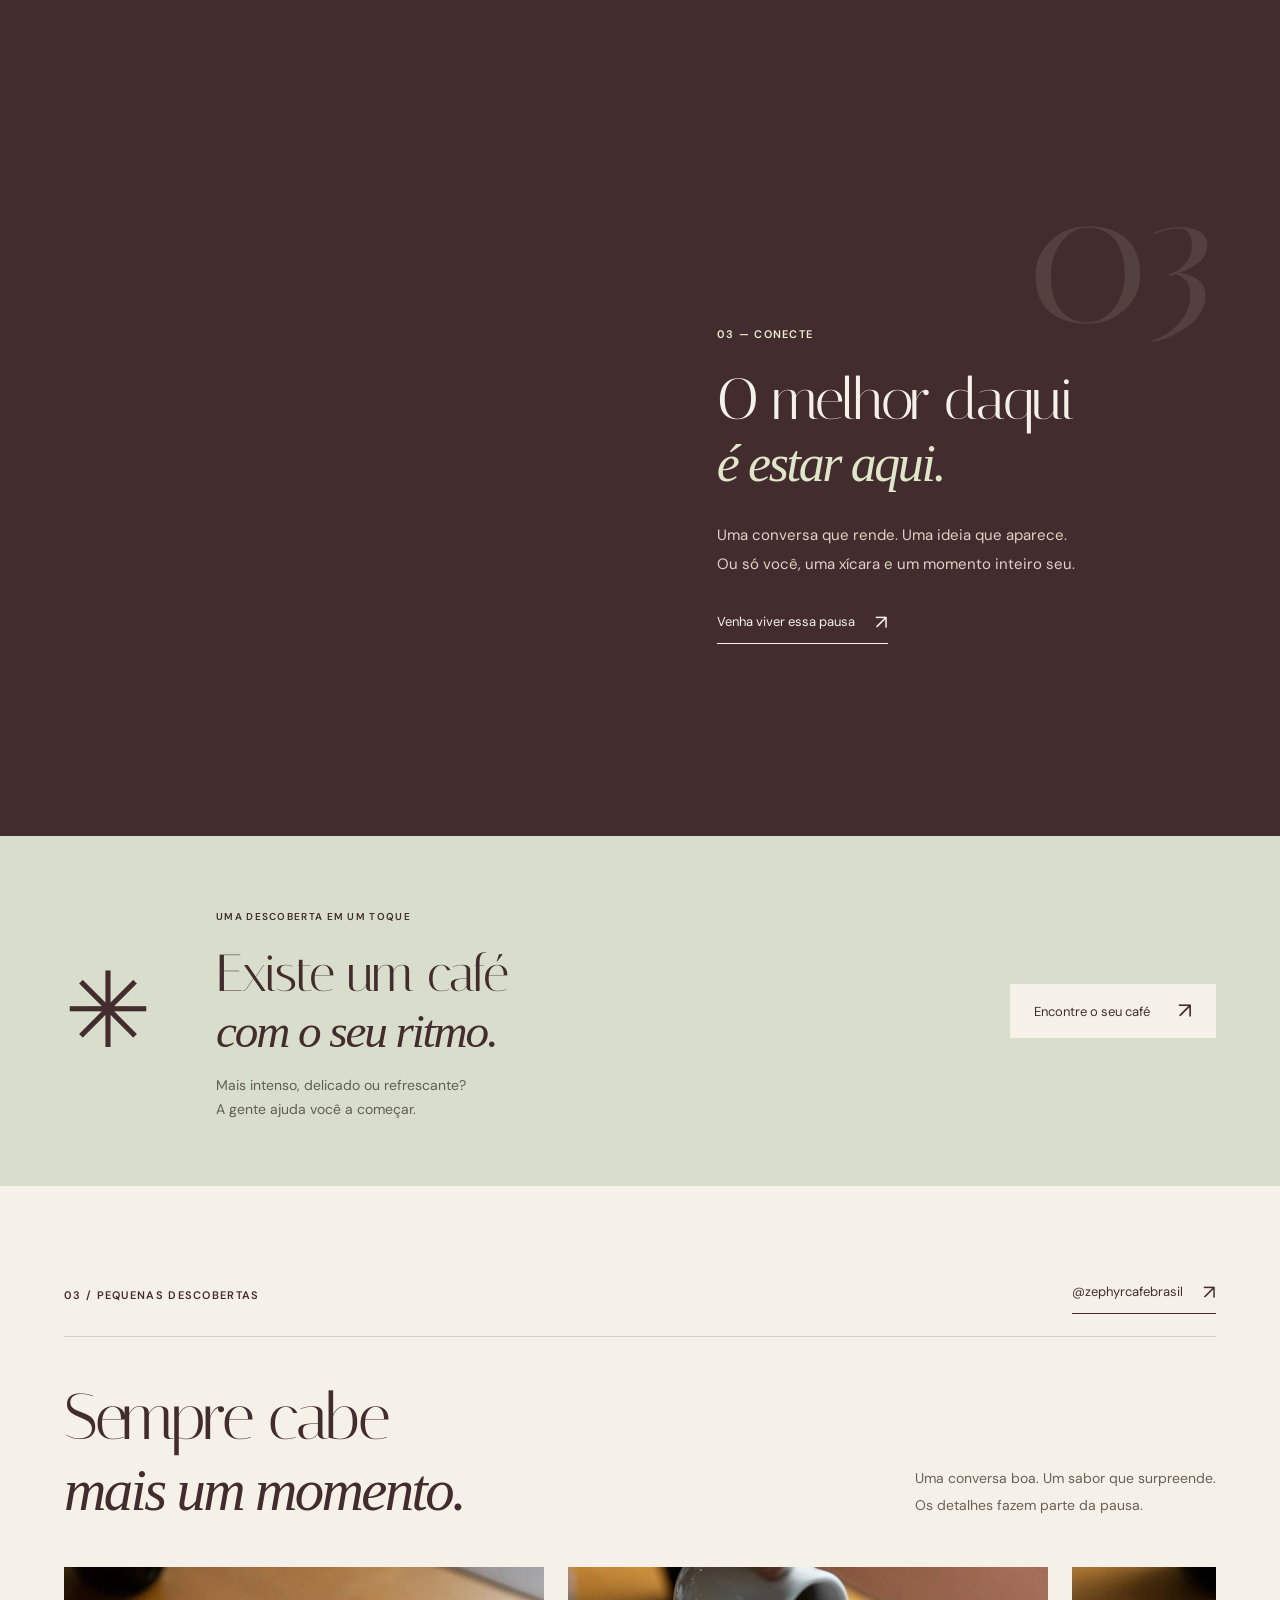
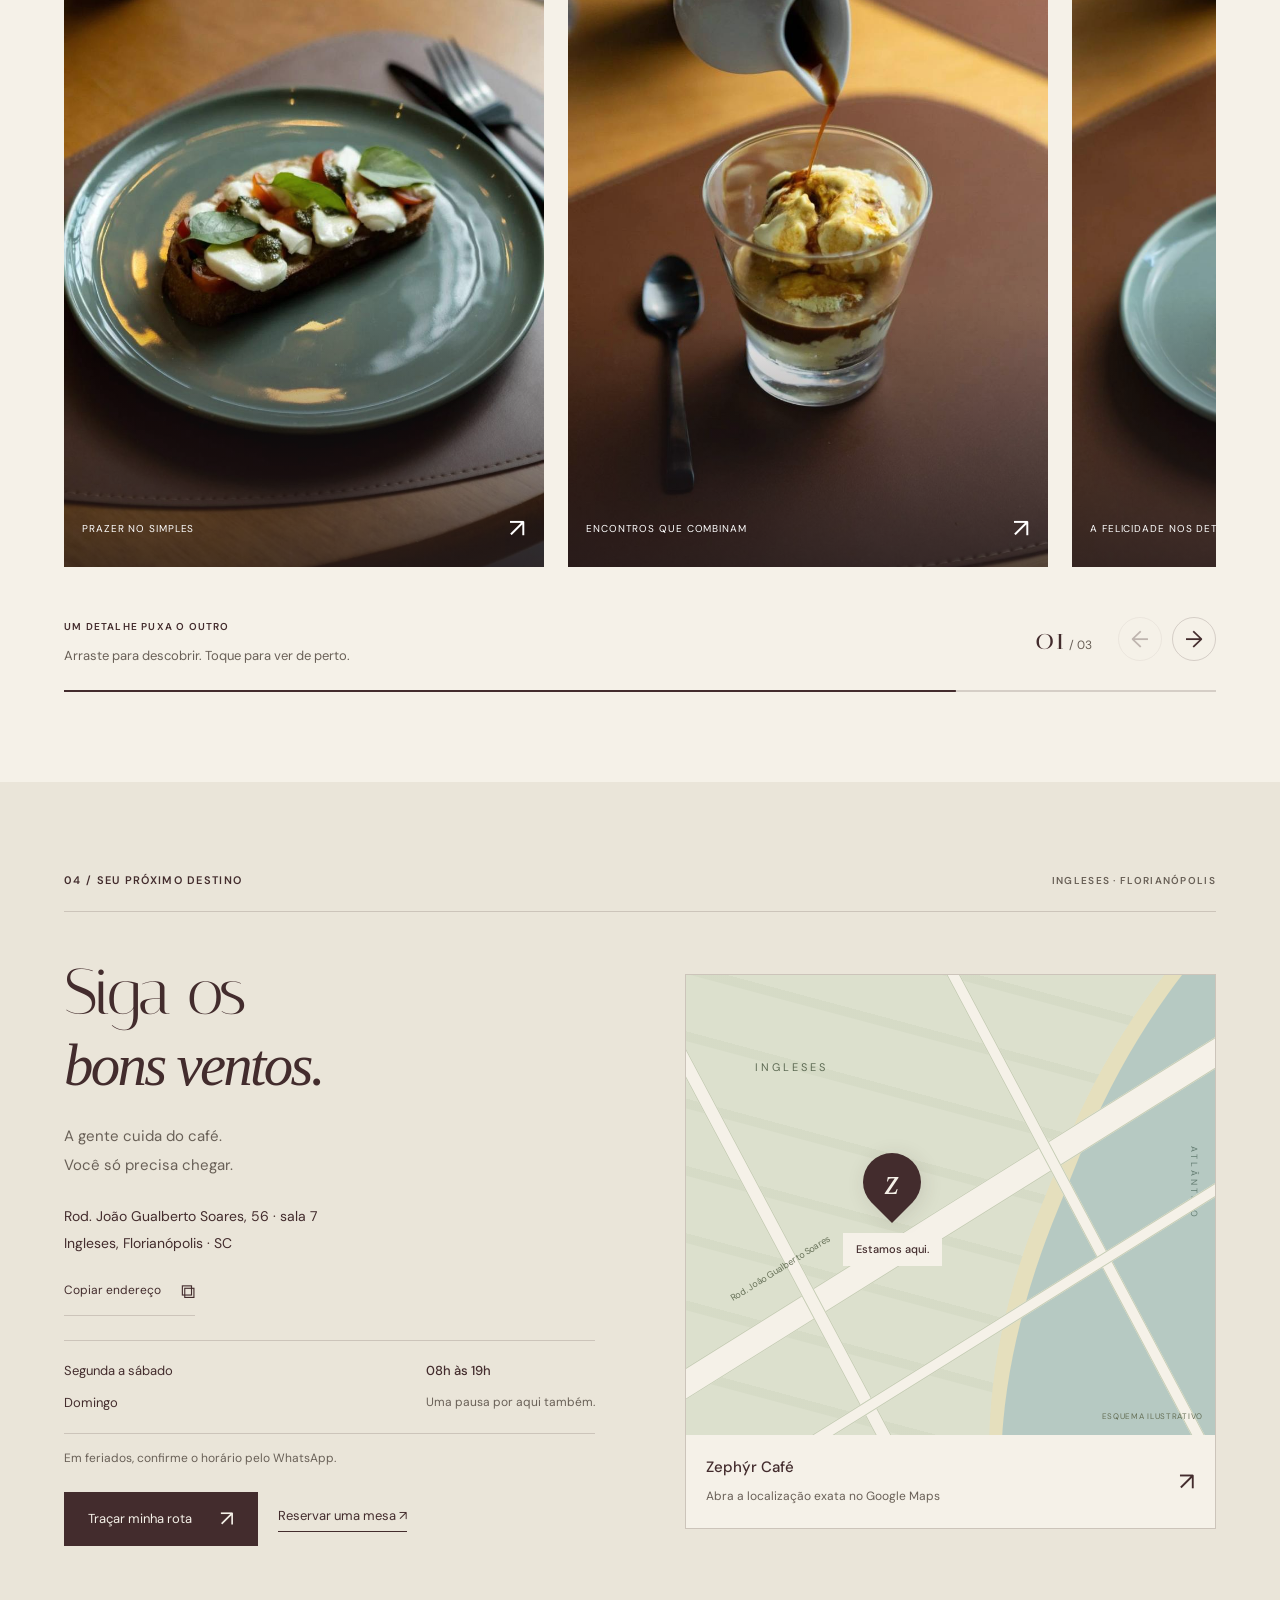
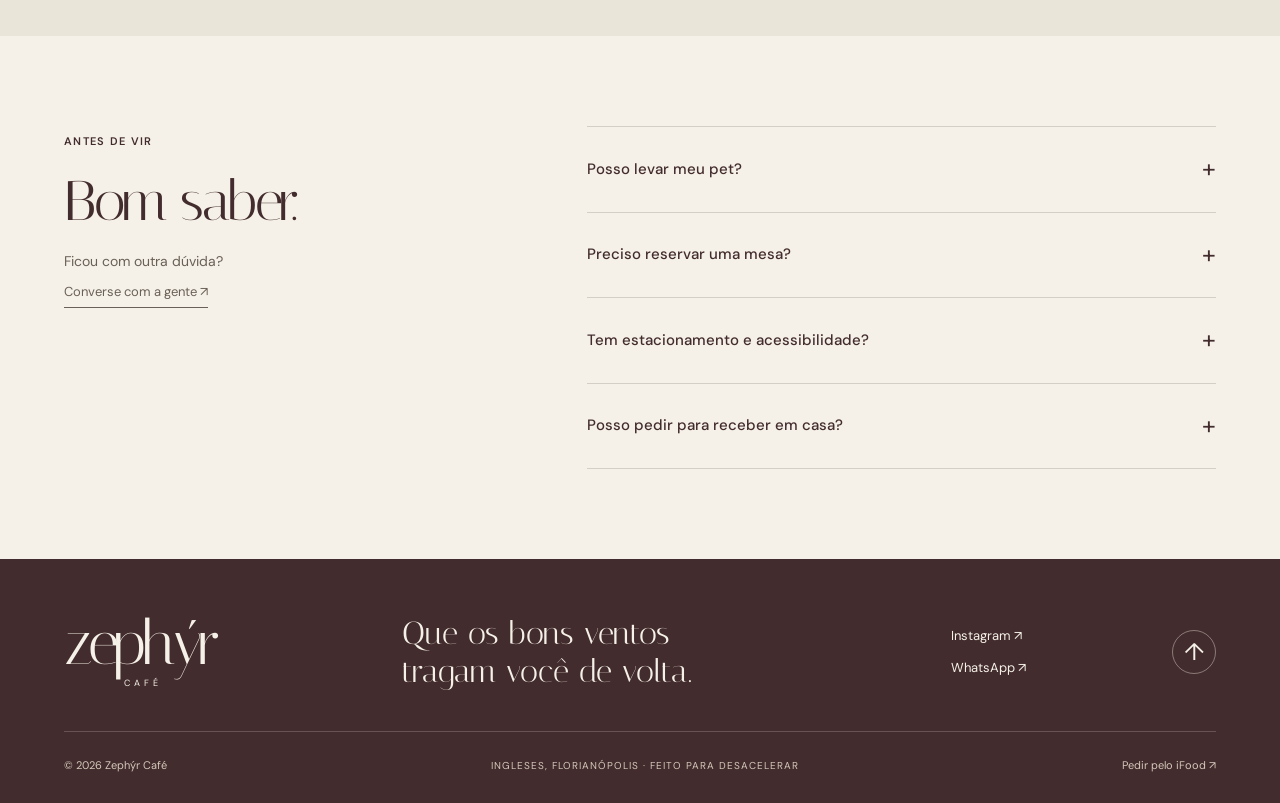
==== commit d1fef5f5: "Rename index (2).html to index.html" ====
--- a/index.html
+++ b/index.html
@@ -2,17 +2,17 @@
 <html lang="pt-BR">
 <head>
 <meta charset="utf-8"><meta name="viewport" content="width=device-width,initial-scale=1">
-<meta name="zephyr-version" content="proposta-fotos-incorporadas-v3">
+<meta name="zephyr-version" content="proposta-scroll-mobile-v4">
 <meta name="theme-color" content="#f5f1e8">
 <title>Zephýr Café — Um respiro nos Ingleses</title>
 <meta name="description" content="Cafés especiais, brunch e doces artesanais. Encontre seu momento no Zephýr Café, em Ingleses, Florianópolis. Segunda a sábado, das 8h às 19h.">
-
-
+<link rel="preconnect" href="https://fonts.googleapis.com"><link rel="preconnect" href="https://fonts.gstatic.com" crossorigin>
+<link href="https://fonts.googleapis.com/css2?family=DM+Sans:wght@400;450;500;550;600;650;700&family=Italiana&display=swap" rel="stylesheet">
 <style>
 :root{--cream:#f5f1e8;--paper:#eae5d9;--ink:#432c2d;--muted:#696057;--rust:#955840;--sage:#d9decc;--line:rgba(67,44,45,.18);--serif:'Italiana',Georgia,serif;--sans:'DM Sans',Arial,sans-serif;--gutter:clamp(20px,5vw,80px);--header:88px}
 *{box-sizing:border-box}html{scroll-behavior:smooth;scroll-padding-top:calc(var(--header) + 18px)}body{margin:0;background:var(--cream);color:var(--ink);font:16px/1.7 var(--sans);-webkit-font-smoothing:antialiased;overflow-wrap:break-word}main,section,article,nav,header,footer,div{min-width:0}button,input,textarea{font:inherit}button{cursor:pointer;color:inherit;border:0;background:none}a{color:inherit;text-decoration:none}img{display:block;max-width:100%;height:auto}svg{max-width:100%}h1,h2,h3,p{margin:0}h1,h2,h3{font-weight:400}h1,h2{font-family:var(--serif);line-height:1.08;letter-spacing:-.035em}h1{font-size:clamp(58px,7.2vw,104px)}h2{font-size:clamp(42px,5.1vw,76px)}em{font-family:Georgia,serif;font-weight:400;font-size:.9em;letter-spacing:-.045em}button,a{-webkit-tap-highlight-color:transparent}a:focus-visible,button:focus-visible,summary:focus-visible{outline:2px solid var(--rust);outline-offset:4px}[hidden]{display:none!important}::selection{background:var(--ink);color:var(--cream)}.sr-only{position:absolute;width:1px;height:1px;padding:0;margin:-1px;clip:rect(0,0,0,0);overflow:hidden;white-space:nowrap}.skip-link{position:fixed;z-index:100;left:16px;top:-100px;background:var(--cream);padding:12px 18px}.skip-link:focus{top:10px}#scroll-progress{position:fixed;z-index:100;left:0;right:0;top:0;height:3px;background:var(--rust);transform:scaleX(0);transform-origin:left}
 .site-header{position:sticky;top:0;z-index:40;display:flex;align-items:center;justify-content:space-between;gap:24px;height:var(--header);padding:12px var(--gutter);background:rgba(245,241,232,.98);border-bottom:1px solid var(--line)}.site-header.scrolled{box-shadow:0 3px 20px #432c2d08}.brand{font:50px/.85 var(--serif);letter-spacing:-4px;display:inline-flex;flex:none;flex-direction:column;align-items:center}.brand span{font:9px/1 var(--sans);letter-spacing:4px;margin:10px 0 0 6px}.desktop-nav{display:flex;gap:clamp(16px,2vw,28px);font-size:12px;font-weight:500}.desktop-nav a{padding:10px 0;white-space:nowrap}.desktop-nav a:hover{color:var(--rust)}.nav-reserve{display:flex;align-items:center;gap:18px;font-size:12px;white-space:nowrap;border-bottom:1px solid currentColor;padding:8px 0}.nav-reserve span{font-size:23px}.menu-toggle{display:none;width:44px;height:44px;flex:none;padding:10px}.menu-toggle span{display:block;height:1px;width:24px;background:currentColor;margin:6px 0;transition:transform .2s}.menu-toggle[aria-expanded=true] span:first-child{transform:translateY(3.5px) rotate(45deg)}.menu-toggle[aria-expanded=true] span:last-child{transform:translateY(-3.5px) rotate(-45deg)}.mobile-menu{position:absolute;top:100%;left:0;right:0;background:var(--cream);padding:14px var(--gutter) 24px;border-bottom:1px solid var(--line);box-shadow:0 14px 20px #432c2d0a;max-height:calc(100dvh - var(--header));overflow-y:auto}.mobile-menu a{display:block;padding:13px 0;border-bottom:1px solid var(--line);font-size:16px}
-.hero{position:relative;isolation:isolate;display:grid;grid-template-columns:minmax(0,1.1fr) minmax(0,.9fr);align-items:center;gap:34px clamp(30px,6vw,90px);padding:70px var(--gutter) 45px;max-width:1600px;margin:auto}.hero-copy{position:relative;z-index:2;translate:0 var(--copy-drift,0px)}.eyebrow,.tiny-label{font-size:11px;line-height:1.6;font-weight:600;letter-spacing:1.3px}.hero .eyebrow{display:flex;gap:10px;align-items:center}.small-star{font-size:24px;line-height:1}.hero h1{margin-top:25px}.hero-description{font-size:15px;color:var(--muted);line-height:1.9;margin:28px 0}.button{display:inline-flex;justify-content:space-between;align-items:center;gap:28px;min-height:54px;max-width:100%;padding:15px 23px;font-size:13px;line-height:1.5;border:1px solid transparent;transition:background .2s,color .2s,transform .2s}.button span{font-size:22px;flex:none;line-height:1}.button:hover{transform:translateY(-2px)}.button-dark{background:var(--ink);color:var(--cream)}.button-dark:hover{background:#64433d}.button-light{background:var(--cream);color:var(--ink)}.button-outline{border-color:var(--ink)}.button-outline:hover{background:var(--ink);color:var(--cream)}.hero-note{display:flex;align-items:center;gap:8px;font-size:12px;color:var(--muted);margin-top:18px}.status-dot{width:6px;height:6px;flex:none;border-radius:50%;background:#627752}.status-dot:has(+.is-closed){background:#977b61}.hero-art{position:relative;width:100%;max-width:460px;justify-self:end;translate:0 var(--hero-drift,0px)}.photo-frame{position:relative;aspect-ratio:1005/1280;overflow:hidden;background:#c9b6a0;border-radius:calc(47% - var(--hero-open,0)*36%) calc(47% - var(--hero-open,0)*36%) 3px 3px}.photo-frame .hero-photo{width:100%;height:100%;object-fit:cover;transform:scale(1.01);filter:saturate(.94)}.photo-shade{position:absolute;inset:0;background:linear-gradient(transparent 65%,#241c1b77)}.hero-photo-caption{position:absolute;bottom:22px;left:22px;right:22px;font-size:10px;letter-spacing:1.1px;line-height:1.6;color:#fff}.hero-coordinates{position:absolute;right:12px;top:48%;writing-mode:vertical-rl;font-size:9px;letter-spacing:2px;color:var(--cream);text-shadow:0 1px 3px #0009}.circle-stamp{position:absolute;top:24px;right:18px;width:112px;height:112px;display:grid;place-items:center;background:var(--sage);border-radius:50%;box-shadow:0 3px 15px #432c2d16}.circle-stamp svg{position:absolute;width:100%;height:100%;animation:stamp-arrive 4s ease-out 1}.circle-stamp text{font:10.5px var(--sans);letter-spacing:1.7px;fill:currentColor}.circle-stamp>span{font-size:46px}.hero-wordmark{position:absolute;z-index:-1;bottom:5px;left:var(--gutter);right:var(--gutter);font:clamp(130px,22vw,320px)/.8 var(--serif);letter-spacing:-.06em;opacity:.045;overflow:hidden;pointer-events:none}.scroll-cue{grid-column:1/-1;display:flex;align-items:center;gap:20px;font-size:10px;letter-spacing:1.4px;padding-top:12px;justify-self:start}.scroll-cue>span:last-child{font-size:24px}.ticker{overflow:hidden;background:var(--sage);padding:15px 0}.ticker-track{display:flex;align-items:center;gap:46px;width:max-content;animation:ticker-arrive 4s ease-out 1}.ticker span{font-size:11px;letter-spacing:2px;white-space:nowrap}.ticker i{font-size:22px;font-style:normal}
+.hero{position:relative;isolation:isolate;display:grid;grid-template-columns:minmax(0,1.1fr) minmax(0,.9fr);align-items:center;gap:34px clamp(30px,6vw,90px);padding:70px var(--gutter) 45px;max-width:1600px;margin:auto}.hero-copy{position:relative;z-index:2;translate:0 var(--copy-drift,0px)}.eyebrow,.tiny-label{font-size:11px;line-height:1.6;font-weight:600;letter-spacing:1.3px}.hero .eyebrow{display:flex;gap:10px;align-items:center}.small-star{font-size:24px;line-height:1}.hero h1{margin-top:25px}.hero-description{font-size:15px;color:var(--muted);line-height:1.9;margin:28px 0}.button{display:inline-flex;justify-content:space-between;align-items:center;gap:28px;min-height:54px;max-width:100%;padding:15px 23px;font-size:13px;line-height:1.5;border:1px solid transparent;transition:background .2s,color .2s,transform .2s}.button span{font-size:22px;flex:none;line-height:1}.button:hover{transform:translateY(-2px)}.button-dark{background:var(--ink);color:var(--cream)}.button-dark:hover{background:#64433d}.button-light{background:var(--cream);color:var(--ink)}.button-outline{border-color:var(--ink)}.button-outline:hover{background:var(--ink);color:var(--cream)}.hero-note{display:flex;align-items:center;gap:8px;font-size:12px;color:var(--muted);margin-top:18px}.status-dot{width:6px;height:6px;flex:none;border-radius:50%;background:#627752}.status-dot:has(+.is-closed){background:#977b61}.hero-art{position:relative;width:100%;max-width:460px;justify-self:end;translate:0 var(--hero-drift,0px)}.photo-frame{position:relative;aspect-ratio:1005/1280;overflow:hidden;background:#c9b6a0;border-radius:calc(47% - var(--hero-open,0)*36%) calc(47% - var(--hero-open,0)*36%) 3px 3px}.photo-frame .hero-photo{width:100%;height:100%;object-fit:cover;transform:scale(1.01);filter:saturate(.94)}.photo-shade{position:absolute;inset:0;background:linear-gradient(transparent 65%,#241c1b77)}.hero-photo-caption{position:absolute;bottom:22px;left:22px;right:22px;font-size:10px;letter-spacing:1.1px;line-height:1.6;color:#fff}.hero-coordinates{position:absolute;right:12px;top:48%;writing-mode:vertical-rl;font-size:9px;letter-spacing:2px;color:var(--cream);text-shadow:0 1px 3px #0009}.circle-stamp{position:absolute;top:24px;right:18px;width:112px;height:112px;display:grid;place-items:center;background:var(--sage);border-radius:50%;box-shadow:0 3px 15px #432c2d16}.circle-stamp svg{position:absolute;width:100%;height:100%;animation:stamp-spin 36s linear infinite}.circle-stamp text{font:10.5px var(--sans);letter-spacing:1.7px;fill:currentColor}.circle-stamp>span{font-size:46px}.hero-wordmark{position:absolute;z-index:-1;bottom:5px;left:var(--gutter);right:var(--gutter);font:clamp(130px,22vw,320px)/.8 var(--serif);letter-spacing:-.06em;opacity:.045;overflow:hidden;pointer-events:none}.scroll-cue{grid-column:1/-1;display:flex;align-items:center;gap:20px;font-size:10px;letter-spacing:1.4px;padding-top:12px;justify-self:start}.scroll-cue>span:last-child{font-size:24px}.ticker{overflow:hidden;background:var(--sage);padding:15px 0}.ticker-track{display:flex;align-items:center;gap:46px;width:max-content;animation:ticker-flow 28s linear infinite}.ticker span{font-size:11px;letter-spacing:2px;white-space:nowrap}.ticker i{font-size:22px;font-style:normal}
 .section-pad{padding:90px var(--gutter);max-width:1600px;margin:auto}.section-top{display:flex;align-items:center;justify-content:space-between;gap:20px;border-bottom:1px solid var(--line);padding-bottom:22px;margin-bottom:45px}.tiny-label{font-size:10px;color:var(--muted);text-align:right}.essence-grid{display:grid;grid-template-columns:minmax(0,1.25fr) minmax(0,1fr);gap:clamp(35px,8vw,120px);align-items:center}.essence-copy p{font-size:15px;line-height:1.9;color:var(--muted);margin-bottom:18px}.wind-mark{display:block;color:var(--rust);font-size:45px;line-height:1;margin-bottom:20px}.text-link{display:inline-flex;align-items:center;gap:20px;border-bottom:1px solid currentColor;font-size:13px;line-height:1.6;padding-bottom:5px}.text-link span{font-size:20px}.amenities{display:grid;grid-template-columns:repeat(4,minmax(0,1fr));gap:20px;border-top:1px solid var(--line);margin-top:55px;padding-top:28px}.amenities>span{display:flex;align-items:center;gap:10px;font-size:12px;line-height:1.6}.amenities svg{width:23px;height:23px;flex:none;stroke:currentColor;stroke-width:1.3;fill:none}.scroll-word{transition:color .2s}.js-scroll .scroll-word{color:#81746c}.js-scroll .scroll-word.lit{color:var(--ink)}
 .menu-section{max-width:none;background:var(--paper)}.menu-section>*{max-width:1440px;margin-left:auto;margin-right:auto}.menu-heading,.moments-heading{display:flex;align-items:flex-end;justify-content:space-between;gap:30px;margin-bottom:36px}.menu-heading>p,.moments-heading>p{font-size:14px;line-height:1.9;color:var(--muted);padding-bottom:5px}.menu-filters{display:flex;flex-wrap:wrap;gap:10px;padding:8px 0;margin-bottom:25px}.menu-filters button{border:1px solid #432c2d55;border-radius:30px;min-height:44px;padding:10px 17px;font-size:12px;line-height:1.4;transition:background .2s,color .2s}.menu-filters button.active,.menu-filters button:hover{background:var(--ink);color:var(--cream);border-color:var(--ink)}.menu-filters button span{font-size:10px;margin-left:12px;opacity:.8}.menu-filters button:focus-visible{outline-offset:2px}.menu-grid{display:grid;grid-template-columns:repeat(3,minmax(0,1fr));gap:40px 25px}.menu-image{display:block;position:relative;aspect-ratio:4/5;overflow:hidden;background:#cfbda6}.menu-image img{width:100%;height:100%;object-fit:cover;transition:transform .65s ease}.menu-image:hover img{transform:scale(1.04)}.photo-tag{position:absolute;top:12px;left:12px;right:auto;max-width:calc(100% - 24px);background:var(--cream);padding:6px 9px;font-size:9px;letter-spacing:.7px;line-height:1.5}.card-arrow{position:absolute;right:13px;bottom:13px;border-radius:50%;width:36px;height:36px;display:grid;place-items:center;font-size:23px;line-height:1;background:var(--cream)}.card-meta{display:flex;justify-content:space-between;gap:10px;font-size:10px;letter-spacing:.8px;line-height:1.6;color:var(--muted);margin:16px 0 8px}.menu-card h3{font:32px/1.15 var(--serif);letter-spacing:-.02em}.menu-card p{font-size:14px;color:var(--muted);line-height:1.8;margin-top:10px}.menu-bottom{display:flex;justify-content:space-between;align-items:center;gap:25px;margin-top:40px;padding-top:25px;border-top:1px solid var(--line)}.menu-bottom p{font-size:13px}.menu-bottom p span{color:var(--muted);font-size:12px}
 .ritual{display:grid;grid-template-columns:minmax(0,1fr) minmax(0,1fr);position:relative;background:var(--ink);color:var(--cream)}.ritual-sticky{position:sticky;top:var(--header);align-self:start;height:calc(100svh - var(--header));max-height:1000px;min-height:360px}.ritual-visual{position:relative;width:100%;height:100%;overflow:hidden;background:#77614f}.ritual-visual>img{width:100%;height:100%;object-fit:cover;filter:brightness(.65) saturate(.8);transition:opacity 180ms ease,transform .8s ease;transform:scale(1.015)}.ritual-visual.is-changing>img{transform:scale(1.055)}.ritual-overlay{position:absolute;inset:0;background:linear-gradient(#241b1d33,transparent 30%,#241b1d77)}.ritual-visual>.eyebrow{position:absolute;top:30px;left:7%;right:7%;font-size:10px}.ritual-scroll-hint{position:absolute;top:62px;left:7%;display:flex;align-items:center;gap:14px;font-size:11px}.ritual-scroll-hint>span{font-size:20px}.ritual-photo-footer{position:absolute;left:7%;right:7%;bottom:35px;display:flex;align-items:center;justify-content:space-between;gap:20px;font-size:12px;line-height:1.6}.ritual-photo-footer>span:last-child{font-size:10px;white-space:nowrap}.ritual-photo-footer b{font:28px var(--serif)}.ritual-progress-track{position:absolute;left:7%;right:7%;bottom:20px;height:2px;background:#ffffff44}.ritual-progress-track>span{display:block;width:100%;height:100%;background:var(--cream);transform:scaleX(0);transform-origin:left}.wind-lines{position:absolute;left:0;top:28%;width:100%;height:45%;fill:none;stroke:var(--cream);stroke-width:.7;opacity:.3;pointer-events:none}.ritual-step{min-height:78svh;padding:80px clamp(30px,6vw,100px);display:flex;flex-direction:column;justify-content:center;align-items:flex-start}.ritual-step .eyebrow{font-size:11px;color:#dbc7b4;margin-bottom:28px}.ritual-step h2{font-size:clamp(40px,4.5vw,66px)}.ritual-step p{font-size:15px;line-height:1.9;color:#e0d3c6;margin-top:25px;max-width:360px}.ritual-step .text-link{margin-top:28px}.step-line{height:1px;width:45px;background:#cbbeb1;margin-top:30px}.ritual-step h2,.ritual-step p{transition:transform .5s ease}.ritual-step.active h2{transform:translateY(-3px)}
@@ -30,7 +30,83 @@
 }
 @media(max-width:399px){:root{--gutter:20px}.hero h1{font-size:clamp(47px,13vw,52px)}h2{font-size:39px}.hero .eyebrow{font-size:9px;letter-spacing:.4px}.menu-grid{grid-template-columns:minmax(0,1fr);gap:30px}.menu-image{aspect-ratio:1/1.05}.menu-card h3{font-size:30px}.menu-card p{font-size:14px}.card-meta{font-size:11px}.photo-tag{font-size:10px;padding:6px 9px}.amenities{grid-template-columns:minmax(0,1fr);gap:17px}.finder-symbol{font-size:46px}.coffee-finder h2{font-size:35px}.coffee-finder .eyebrow{font-size:9px}.gallery{gap:12px}.gallery-photo>span{font-size:8px;left:10px;right:10px}.gallery-photo b{font-size:20px}.hours{grid-template-columns:minmax(0,1fr) auto;font-size:12px}.hours span:last-child{max-width:140px;font-size:11px}.footer-top p{font-size:24px}.mobile-cta a{font-size:11px;padding:15px 14px}.coffee-dialog h2{font-size:37px}}
 @media(max-width:760px) and (max-height:600px){.ritual-sticky{position:relative;top:auto;height:auto;min-height:0;max-height:none;aspect-ratio:16/9}.ritual-step{min-height:0;padding-top:45px;padding-bottom:45px}.ritual-scroll-hint{display:none}.hero-art{max-width:340px}.photo-dialog[open]{height:calc(100dvh - 16px);max-height:calc(100dvh - 16px)}.photo-dialog-footer{padding:10px 15px}.photo-dialog-footer p{font-size:11px}}
-@media(prefers-reduced-motion:reduce){html{scroll-behavior:auto}*,*:before,*:after{animation:none!important;transition:none!important}.hero-copy,.hero-art,.hero-wordmark{translate:none!important}.photo-frame{border-radius:47% 47% 3px 3px}.js-scroll .scroll-word{color:var(--ink)}.ritual-visual>img,.ritual-visual.is-changing>img,.ritual-step.active h2{transform:none}}
+
+/* Continuous movement has the same structure on phones, tablets and computers. */
+.ticker-shell{display:grid;grid-template-columns:minmax(0,1fr) auto;align-items:stretch;background:var(--sage);position:relative}
+.ticker{min-width:0;padding:17px 0;overflow:hidden;background:transparent;mask-image:linear-gradient(to right,transparent,#000 22px,#000 calc(100% - 22px),transparent);-webkit-mask-image:linear-gradient(to right,transparent,#000 22px,#000 calc(100% - 22px),transparent)}
+.ticker-track{display:flex;gap:0;width:max-content;max-width:none;animation:ticker-flow 28s linear infinite;will-change:transform;transform:translate3d(0,0,0)}
+.ticker-group{display:flex;align-items:center;justify-content:space-around;flex:0 0 auto;width:max-content;min-width:100vw;gap:38px;padding-inline:19px}
+.ticker-group>span{flex:none;font-size:11px;letter-spacing:2px;white-space:nowrap}
+.ticker-group>i{flex:none;font-size:22px;font-style:normal}
+.motion-toggle{border-left:1px solid #432c2d29;padding:10px 22px;min-height:52px;max-width:150px;font-size:11px;line-height:1.5;text-align:center;background:var(--sage)}
+.motion-toggle:before{content:'Ⅱ';display:inline-block;margin-right:8px;font-size:12px;font-weight:600}
+.motion-paused .motion-toggle:before{content:'▷'}
+.motion-toggle:focus-visible{outline-offset:-5px}
+.circle-stamp svg{animation:stamp-spin 36s linear infinite;transform-origin:50% 50%;will-change:transform}
+.hero-art{transform:scale(var(--hero-scale,1));transform-origin:center}
+.ritual{--journey-progress:0}
+.ritual-step{position:relative;isolation:isolate}
+.ritual-step:before{content:attr(data-display-step);position:absolute;top:28px;right:10%;z-index:-1;font:clamp(110px,15vw,230px)/1 var(--serif);color:#f5f1e80c;transform:translateY(15px);transition:transform .6s ease,color .6s ease;pointer-events:none}
+.ritual-step.active:before{color:#f5f1e81a;transform:translateY(0)}
+.ritual-step.active h2 em{color:#e0e6c9;transition:color .6s ease}
+.ritual-step .eyebrow{transition:color .6s ease}
+.ritual-step.active .eyebrow{color:#eff0d5}
+.wind-lines path{stroke-dasharray:1000;stroke-dashoffset:calc(1000px - var(--journey-progress,0)*1000px)}
+.moment-meter{position:absolute;right:6%;top:115px;width:112px;height:112px;display:grid;place-items:center;color:var(--cream)}
+.moment-meter>svg{position:absolute;inset:0;width:100%;height:100%;transform:rotate(-90deg);fill:none;stroke-width:1}
+.moment-ring-track{stroke:#f5f1e84d}.moment-ring{stroke:var(--cream);stroke-width:2;stroke-linecap:round;stroke-dasharray:276.46;stroke-dashoffset:calc(276.46px - var(--journey-progress,0)*276.46px)}
+.moment-meter>span{font-size:48px;line-height:1;transform:rotate(calc(var(--journey-progress,0)*150deg))}
+.moment-label{position:absolute;top:170px;left:7%;right:26%;font:clamp(44px,6vw,82px)/1.1 var(--serif);letter-spacing:-.04em;color:#fff}
+.discovery-track{display:flex;gap:24px;overflow-x:auto;overflow-y:hidden;overscroll-behavior-x:contain;-webkit-overflow-scrolling:touch;scroll-snap-type:x mandatory;scroll-padding-inline:0;padding:8px 0 24px;scrollbar-width:thin;scrollbar-color:#a19a8b transparent;outline-offset:2px}
+.discovery-track::-webkit-scrollbar{height:5px}.discovery-track::-webkit-scrollbar-thumb{background:#a19a8b;border-radius:5px}
+.discovery-track .discovery-card{display:block;flex:0 0 clamp(280px,41vw,480px);width:auto;margin:0;aspect-ratio:4/5;scroll-snap-align:start;scroll-snap-stop:normal;animation:none;transform:none}
+.discovery-track .discovery-card img{transition:transform .7s ease;filter:saturate(.95)}
+.discovery-card:focus-visible{outline-offset:-5px}
+.discovery-footer{display:flex;align-items:center;justify-content:space-between;gap:25px;margin-top:20px}
+.discovery-copy>.eyebrow{font-size:10px;letter-spacing:1.2px}.discovery-copy p{font-size:13px;color:var(--muted);margin-top:6px}
+.discovery-controls{display:flex;align-items:center;gap:10px;flex:none}
+.discovery-counter{font-size:12px;margin-right:16px;white-space:nowrap}.discovery-counter>b{font:30px var(--serif);font-weight:400}
+.discovery-counter>span{color:var(--muted)}
+.discovery-controls button{width:44px;height:44px;display:grid;place-items:center;border:1px solid var(--line);border-radius:50%;font-size:23px;transition:background .2s,color .2s}
+.discovery-controls button:hover{background:var(--ink);color:var(--cream)}
+.discovery-controls button:disabled{opacity:.3;cursor:default}
+.discovery-progress-track{height:2px;background:var(--line);margin-top:23px;overflow:hidden}
+.discovery-progress-track>span{display:block;width:100%;height:100%;background:var(--ink);transform:scaleX(.33);transform-origin:left;transition:transform .15s linear}
+@keyframes ticker-flow{from{transform:translate3d(0,0,0)}to{transform:translate3d(-50%,0,0)}}
+@-webkit-keyframes ticker-flow{from{-webkit-transform:translate3d(0,0,0)}to{-webkit-transform:translate3d(-50%,0,0)}}
+@keyframes stamp-spin{from{transform:rotate(0deg)}to{transform:rotate(360deg)}}
+@media(max-width:1100px){.moment-meter{width:92px;height:92px;top:115px}.moment-meter>span{font-size:40px}.moment-label{font-size:58px;top:175px;right:30%}}
+@media(max-width:760px){
+ .ticker{padding:14px 0}.ticker-track{gap:0;animation-duration:26s}.ticker-group{gap:28px;padding-inline:14px}.ticker-group>span{font-size:11px;letter-spacing:1.5px}.ticker-group>i{font-size:19px}
+ .motion-toggle{font-size:10px;max-width:92px;padding:10px 12px;min-height:54px}.motion-toggle:before{margin-right:5px}
+ .circle-stamp svg{animation-name:stamp-spin;animation-duration:36s;animation-timing-function:linear;animation-iteration-count:infinite}
+ .ritual-step:before{top:25px;right:8%;font-size:145px}.ritual-step{padding-top:65px;padding-bottom:60px}
+ .moment-meter{right:6%;top:58px;width:66px;height:66px}.moment-meter>span{font-size:28px}
+ .moment-label{top:86px;left:6%;right:28%;font-size:43px;line-height:1}
+ .ritual-scroll-hint{display:none}
+ .discovery-track{gap:16px;margin-right:0;padding-top:6px;padding-bottom:18px;scroll-padding-inline:0}
+ .discovery-track .discovery-card{flex-basis:84%;width:auto;margin:0;aspect-ratio:4/5}
+ .discovery-track .discovery-card>span{font-size:11px;left:17px;right:17px;bottom:17px;letter-spacing:.7px}
+ .discovery-footer{gap:18px;align-items:flex-start;margin-top:18px}.discovery-copy>.eyebrow{font-size:9px;letter-spacing:.7px}.discovery-copy p{font-size:12px;line-height:1.8;max-width:210px}
+ .discovery-controls{gap:8px;flex-wrap:wrap;justify-content:flex-end;max-width:110px}.discovery-counter{width:100%;text-align:right;margin-right:0;line-height:1.2}.discovery-counter>b{font-size:26px}
+ .discovery-controls button{width:44px;height:44px;font-size:21px}.discovery-progress-track{margin-top:20px}
+}
+@media(max-width:399px){.ticker-group{gap:24px;padding-inline:12px}.motion-toggle{max-width:82px;font-size:9px;padding-inline:9px}.motion-toggle:before{display:block;margin:0 0 2px}.moment-label{font-size:38px}.moment-meter{width:60px;height:60px}.discovery-track .discovery-card{flex-basis:87%}.discovery-copy>.eyebrow{font-size:8px}.discovery-copy p{font-size:11px}.discovery-controls{max-width:98px}}
+@media(max-width:760px) and (max-height:600px){.moment-label{top:75px;font-size:37px}.moment-meter{top:45px;width:64px;height:64px}.ritual-step{padding-top:40px;padding-bottom:40px}}
+.motion-paused *, .motion-paused *:before, .motion-paused *:after{animation-play-state:paused!important}
+.motion-paused{scroll-behavior:auto}.motion-paused .hero-art,.motion-paused .hero-copy,.motion-paused .hero-wordmark{translate:none!important;transform:none!important}
+.motion-paused .moment-meter>span{transform:none}.motion-paused .wind-lines path{stroke-dashoffset:0}.motion-paused .reveal.in-view{animation:none}.motion-paused .ritual-step.active h2{transform:none}
+@media(prefers-reduced-motion:reduce){
+ html:not(.motion-enabled){scroll-behavior:auto}
+ html:not(.motion-enabled) *,html:not(.motion-enabled) *:before,html:not(.motion-enabled) *:after{animation:none!important;transition:none!important}
+ html:not(.motion-enabled) .hero-copy,html:not(.motion-enabled) .hero-art,html:not(.motion-enabled) .hero-wordmark{translate:none!important;transform:none!important}
+ html.js-scroll:not(.motion-enabled) .scroll-word{color:var(--ink)}
+ html:not(.motion-enabled) .ritual-visual>img,html:not(.motion-enabled) .ritual-visual.is-changing>img,html:not(.motion-enabled) .ritual-step.active h2{transform:none}
+ html:not(.motion-enabled) .moment-meter>span{transform:none}
+ html:not(.motion-enabled) .wind-lines path{stroke-dashoffset:0}
+}
+
+.motion-paused .ritual-visual>img{transition:none;transform:none}
 
 </style><link rel="icon" href="[data-uri]" type="image/svg+xml">
 
@@ -52,7 +128,7 @@
 <div class="hero-art"><div class="photo-frame"><img class="hero-photo" src="[data-uri]" alt="Fachada do Zephýr Café em Ingleses, com janelas em arco e letreiro verde" width="1005" height="1280" style="object-position:50% 46%" fetchpriority="high"><div class="photo-shade"></div></div><div class="circle-stamp" aria-hidden="true"><svg viewBox="0 0 140 140"><defs><path id="stamp-path" d="M70,70 m-53,0 a53,53 0 1,1 106,0 a53,53 0 1,1 -106,0"/></defs><text><textPath href="#stamp-path">CAFÉ COM ALMA · TEMPO COM CALMA · </textPath></text></svg><span>✳</span></div><span class="hero-photo-caption">ABRA A PORTA. DEIXE A PRESSA LÁ FORA.</span><span class="hero-coordinates">27°26′S &nbsp; 48°24′W</span></div>
 <a class="scroll-cue" href="#essencia"><span>VÁ COM CALMA. TEM MAIS.</span><span aria-hidden="true">↓</span></a><div class="hero-wordmark" aria-hidden="true">zephýr</div>
 </section>
-<div class="ticker" aria-hidden="true"><div class="ticker-track"><span>CAFÉ ESPECIAL</span><i>✳</i><span>BONS ENCONTROS</span><i>✳</i><span>BRUNCH SEM PRESSA</span><i>✳</i><span>FEITO COM CUIDADO</span><i>✳</i><span>CAFÉ ESPECIAL</span><i>✳</i><span>BONS ENCONTROS</span><i>✳</i><span>BRUNCH SEM PRESSA</span><i>✳</i><span>FEITO COM CUIDADO</span><i>✳</i></div></div>
+<div class="ticker-shell"><div class="ticker" aria-hidden="true"><div class="ticker-track"><div class="ticker-group"><span>CAFÉ ESPECIAL</span><i>✳</i><span>BONS ENCONTROS</span><i>✳</i><span>BRUNCH SEM PRESSA</span><i>✳</i><span>FEITO COM CUIDADO</span><i>✳</i></div><div class="ticker-group"><span>CAFÉ ESPECIAL</span><i>✳</i><span>BONS ENCONTROS</span><i>✳</i><span>BRUNCH SEM PRESSA</span><i>✳</i><span>FEITO COM CUIDADO</span><i>✳</i></div></div></div><button type="button" class="motion-toggle" id="motion-toggle" aria-label="Pausar movimento da página">Pausar movimento</button><span id="motion-status" class="sr-only" role="status" aria-live="polite"></span></div>
 <section class="essence section-pad" id="essencia" data-chapter="A essência"><div class="section-top"><span class="eyebrow">01 / A NOSSA ESSÊNCIA</span><span class="tiny-label">UM CONVITE A ESTAR PRESENTE</span></div><div class="essence-grid"><h2 class="scroll-sentence"><span class="scroll-word">Tem</span> <span class="scroll-word">lugares</span> <span class="scroll-word">que</span><br><span class="scroll-word">fazem</span> <span class="scroll-word">a</span> <span class="scroll-word">gente</span><br><em><span class="scroll-word">ficar</span> <span class="scroll-word">mais</span> <span class="scroll-word">um</span> <span class="scroll-word">pouco.</span></em></h2><div class="essence-copy reveal"><span class="wind-mark" aria-hidden="true">〰</span><p>Zephýr vem de Zéfiro, o vento suave. Um nome que combina com o que a gente acredita: os melhores momentos merecem ser vividos com leveza.</p><p>Entre cafés especiais, receitas com um toque francês e uma mesa que acolhe, o convite é simples: respire, se acomode e aproveite.</p><a class="text-link" href="#ritual">Sinta o nosso ritmo <span aria-hidden="true">↓</span></a></div></div><div class="amenities reveal"><span><svg viewBox="0 0 24 24" aria-hidden="true"><path d="M3 8c5-5 13-5 18 0M6 12c3.5-3.5 8.5-3.5 12 0M9 16c1.7-1.7 4.3-1.7 6 0"/><circle cx="12" cy="20" r=".6"/></svg>Wi-Fi para ficar</span><span><svg viewBox="0 0 24 24" aria-hidden="true"><path d="M5 20V4h7a5 5 0 0 1 0 10H5"/></svg>Estacionamento</span><span><svg viewBox="0 0 24 24" aria-hidden="true"><circle cx="8" cy="7" r="2"/><circle cx="16" cy="7" r="2"/><path d="M5 16c0-4 4-7 7-7s7 3 7 7c0 5-4 3-7 3s-7 2-7-3Z"/></svg>Pets na área externa</span><span><svg viewBox="0 0 24 24" aria-hidden="true"><circle cx="13" cy="4" r="2"/><path d="m12 8-1 7h7l3 6M12 10h6M8 12a6 6 0 1 0 7 8"/></svg>Espaço acessível</span></div></section>
 <section class="menu-section section-pad" id="cardapio" data-chapter="Os sabores"><div class="section-top"><span class="eyebrow">02 / ESCOLHA SUA PAUSA</span><a class="text-link" href="https://zephyrcafe.saipos.com/zephr-cafe/table/dsqdqsm" target="_blank" rel="noopener">Cardápio completo <span aria-hidden="true">↗</span></a></div><div class="menu-heading"><h2 class="reveal">Qual é o sabor<br><em>do seu momento?</em></h2><p class="reveal">Do primeiro gole à última garfada,<br>há sempre um bom motivo para ficar.</p></div><div class="menu-filters" role="group" aria-label="Filtrar especialidades"><button class="active" data-filter="todos" aria-pressed="true">Um pouco de tudo <span>06</span></button><button data-filter="cafes" aria-pressed="false">Cafés & bebidas</button><button data-filter="brunch" aria-pressed="false">Brunch & salgados</button><button data-filter="doces" aria-pressed="false">Para adoçar</button></div>
 <p id="menu-count" class="sr-only" role="status">6 sugestões</p><div class="menu-grid">
@@ -62,11 +138,11 @@
 <article class="menu-card reveal" data-category="cafes"><a class="menu-image" href="https://zephyrcafe.saipos.com/zephr-cafe/table/dsqdqsm" target="_blank" rel="noopener" aria-label="Consultar Um novo jeito de refrescar no cardápio"><img src="[data-uri]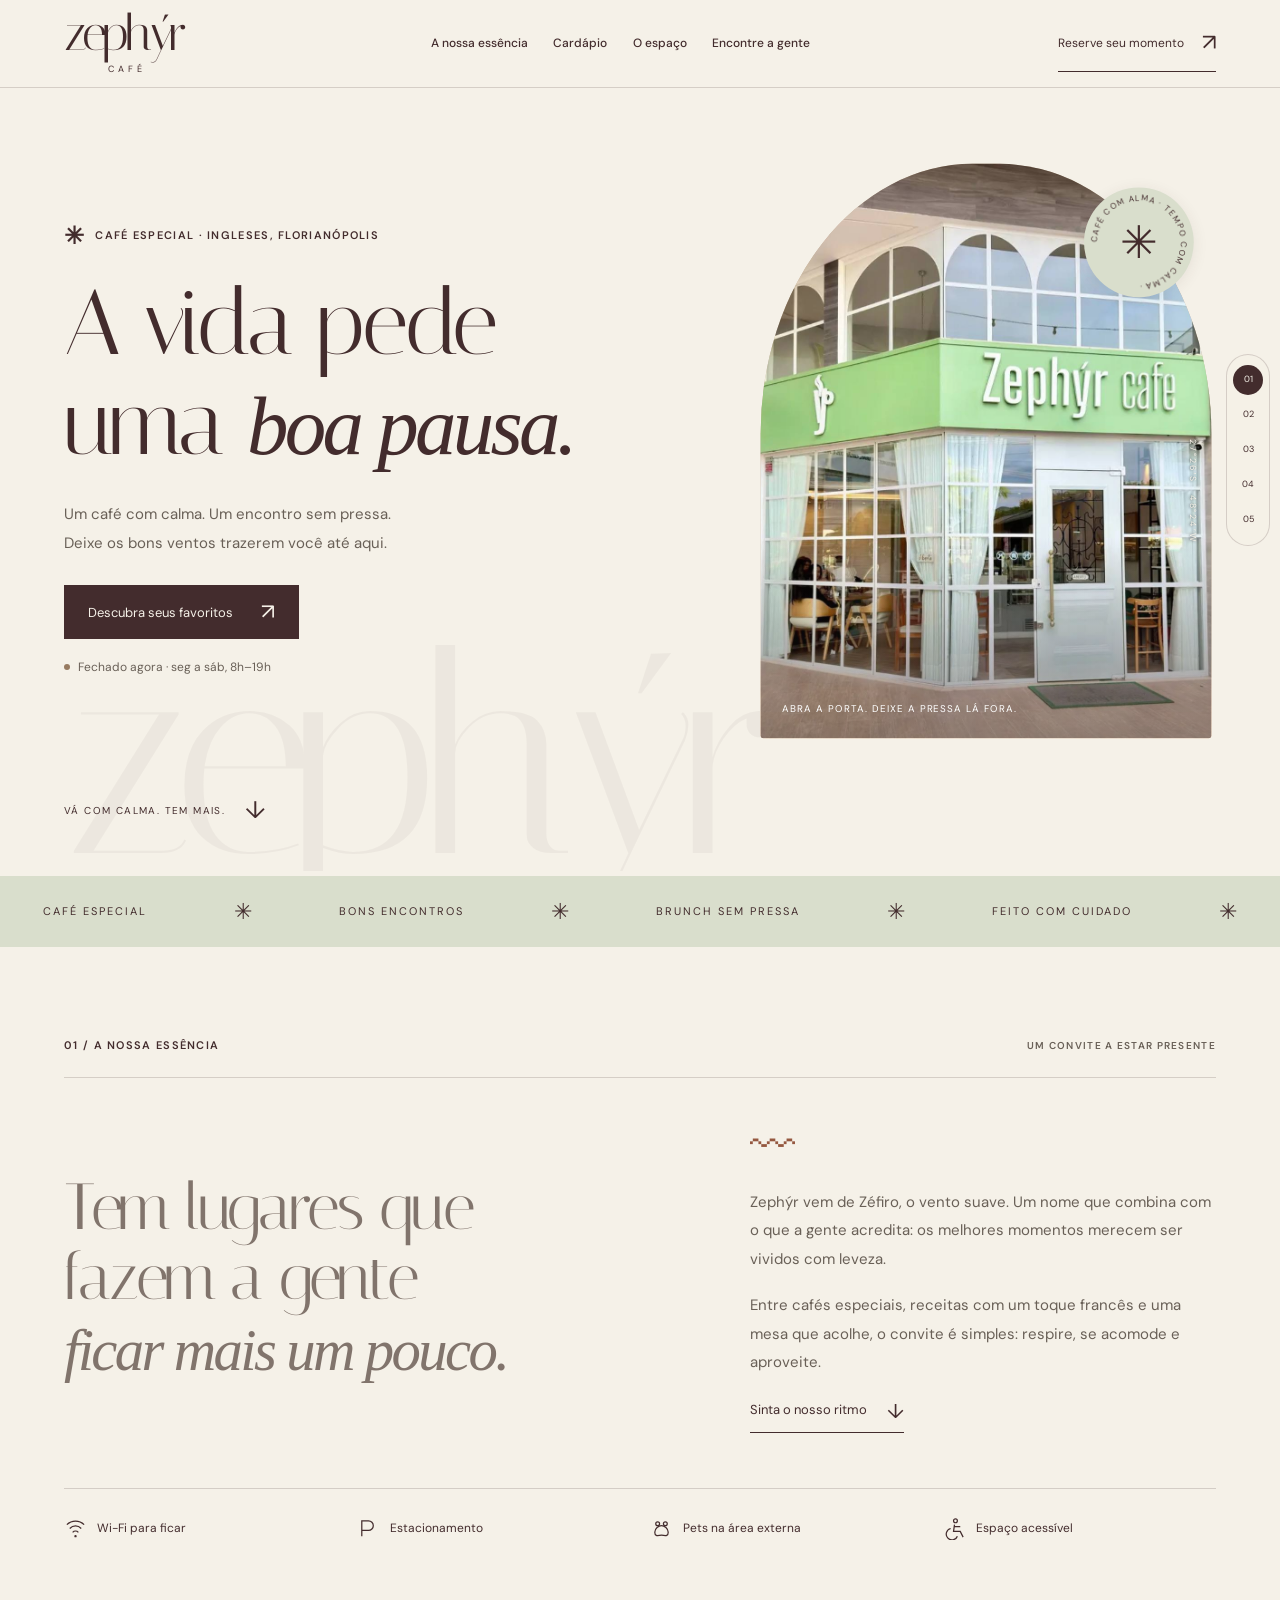
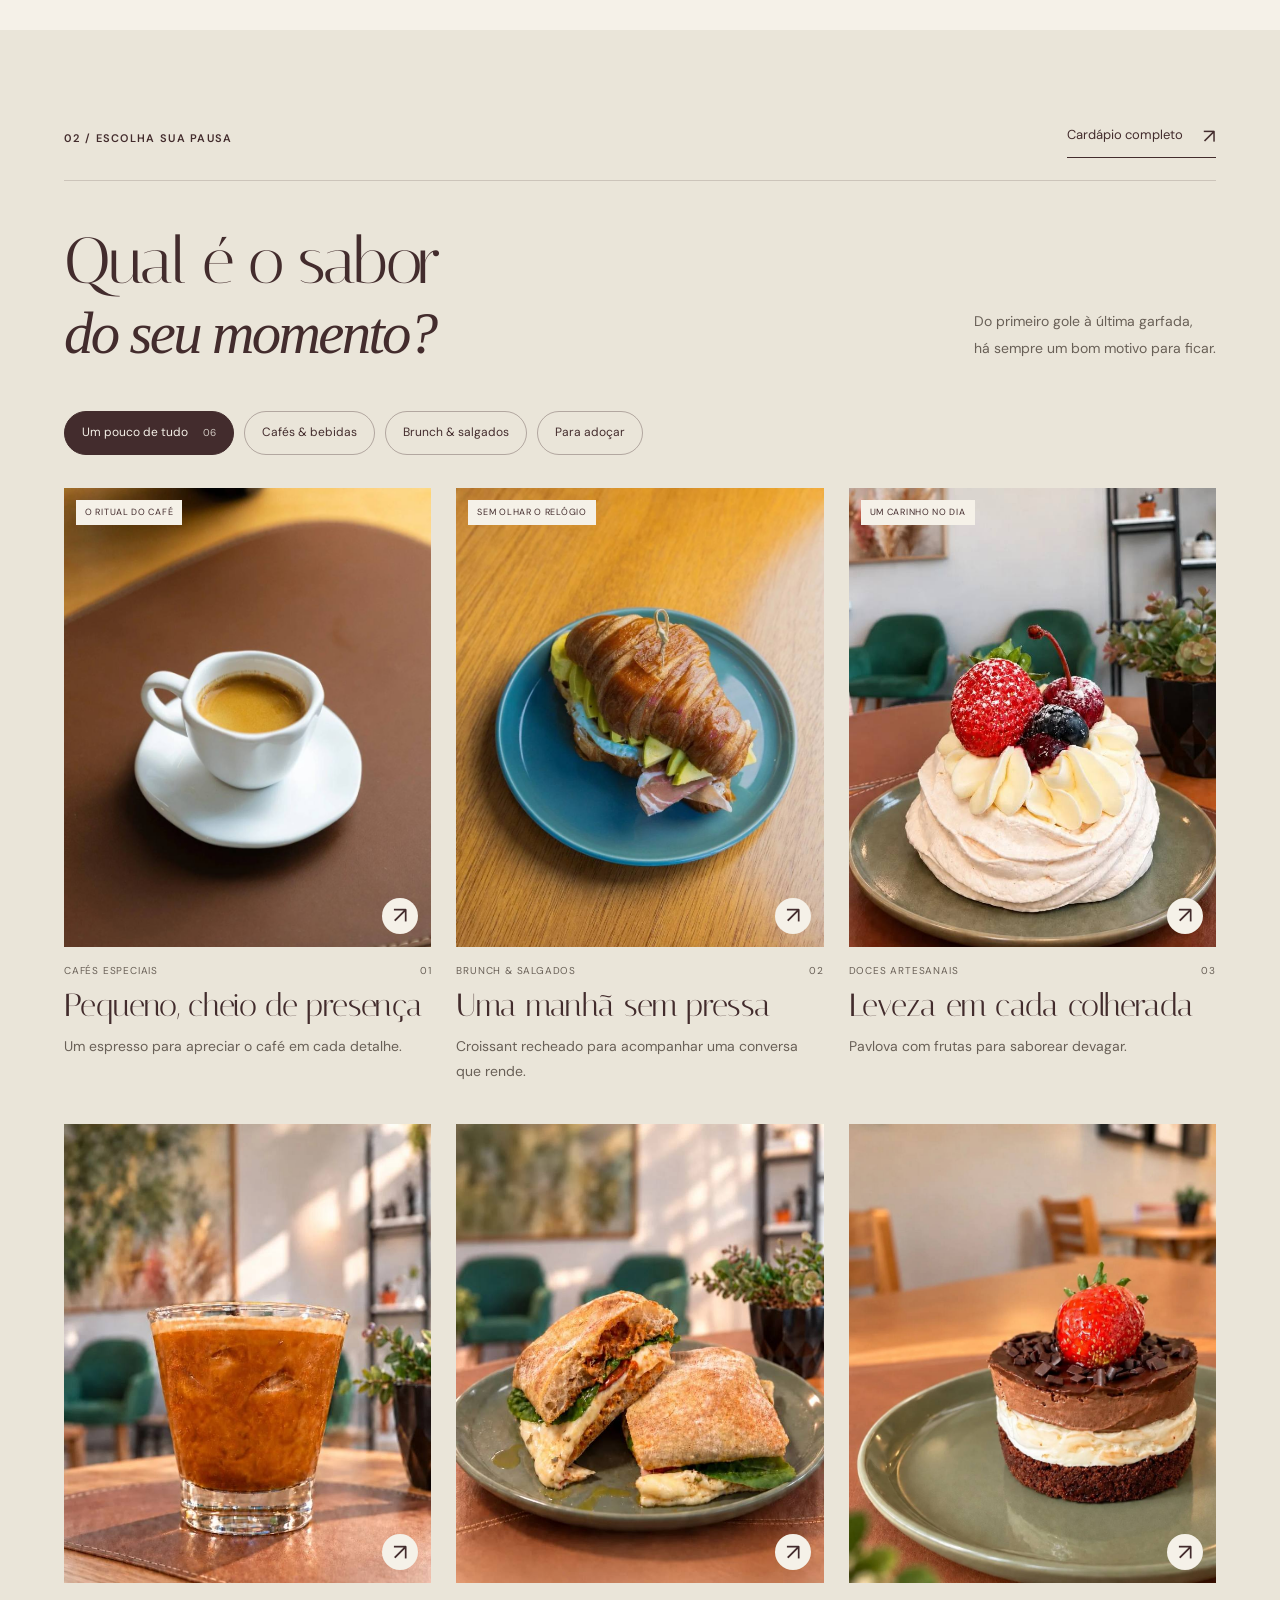
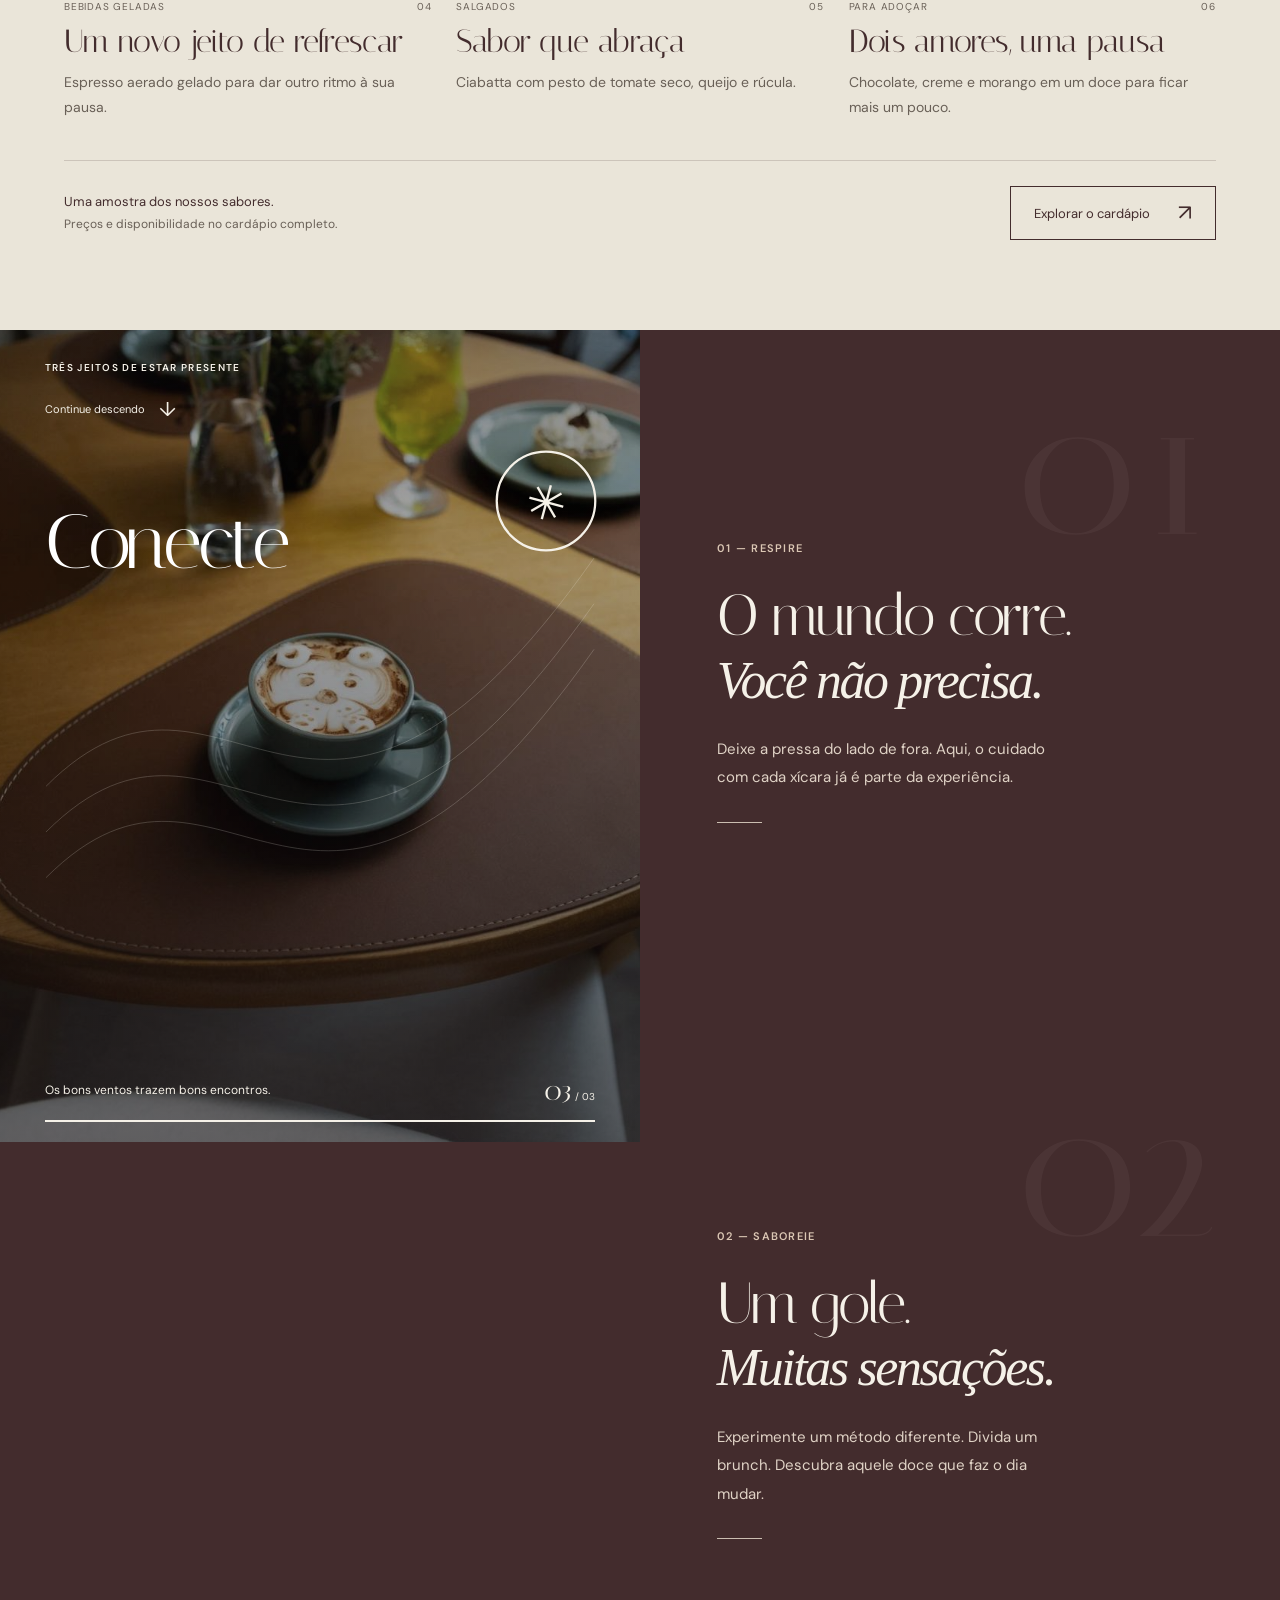
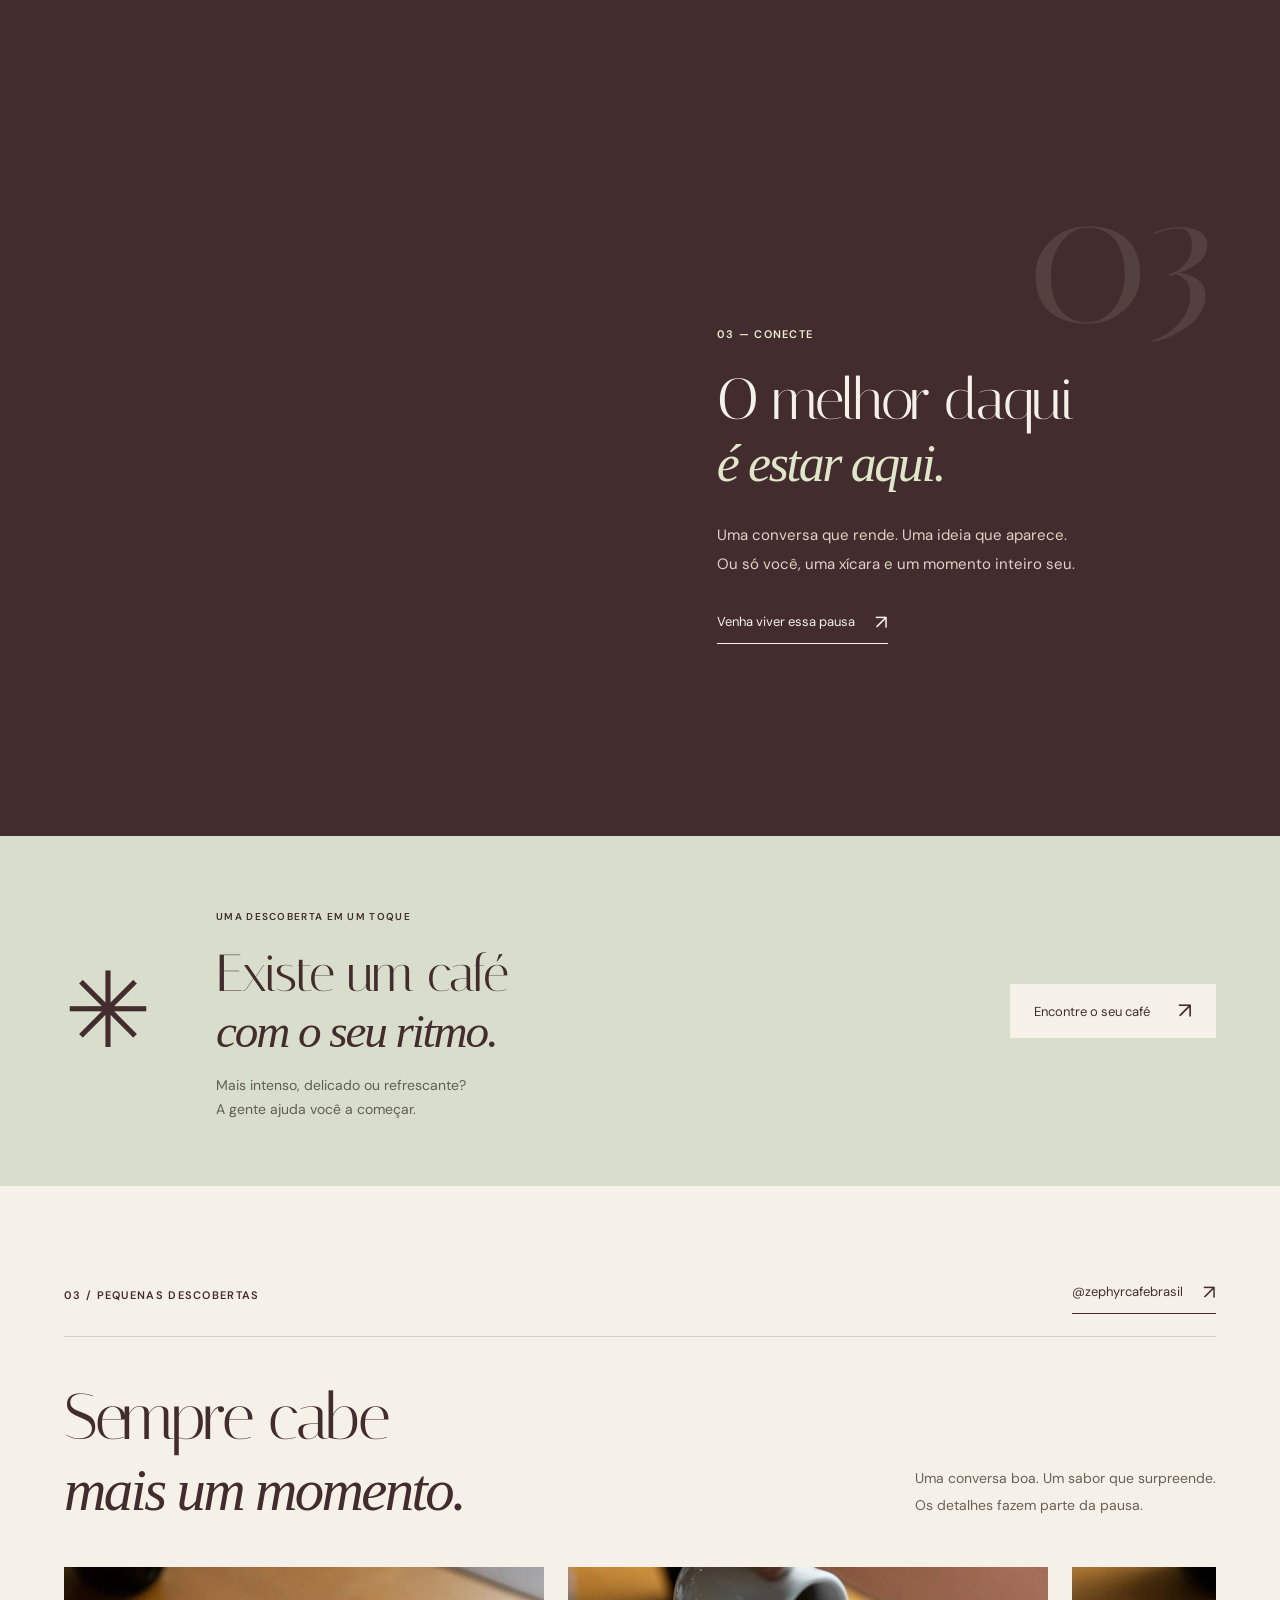
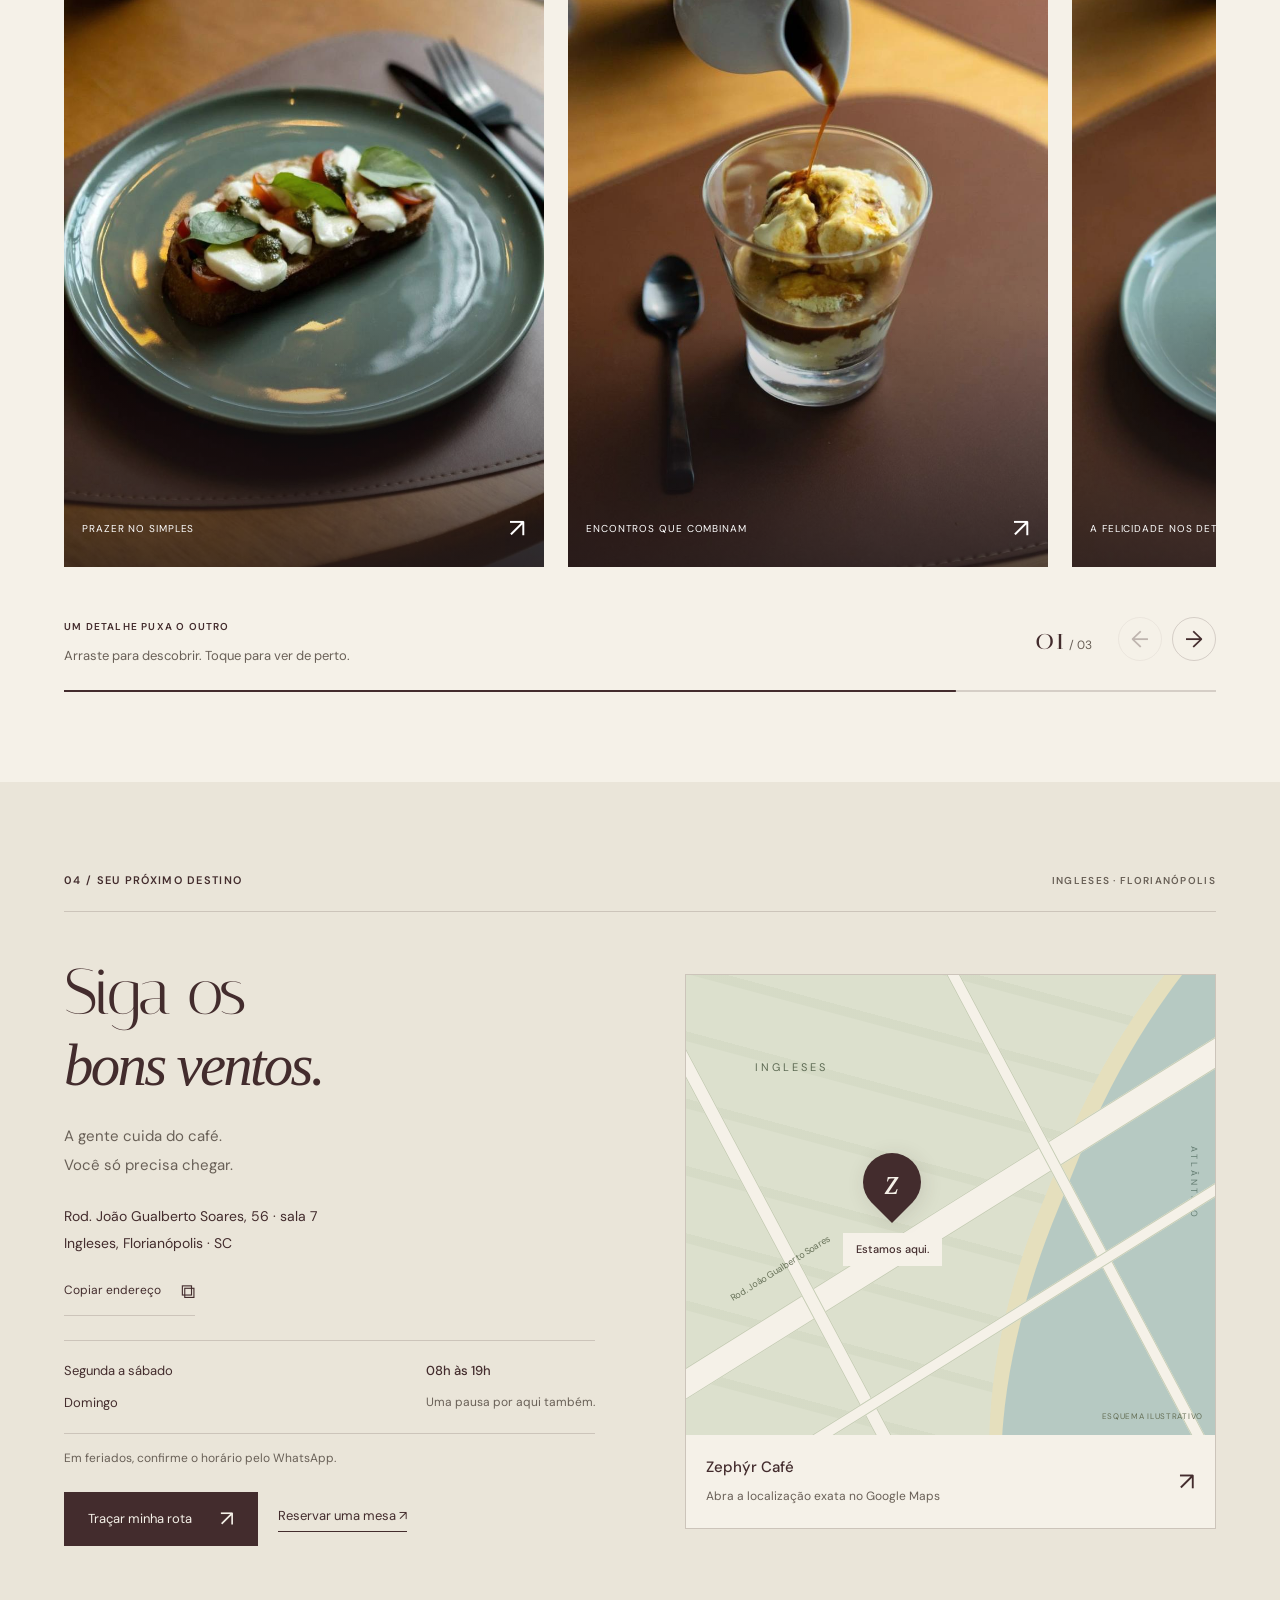
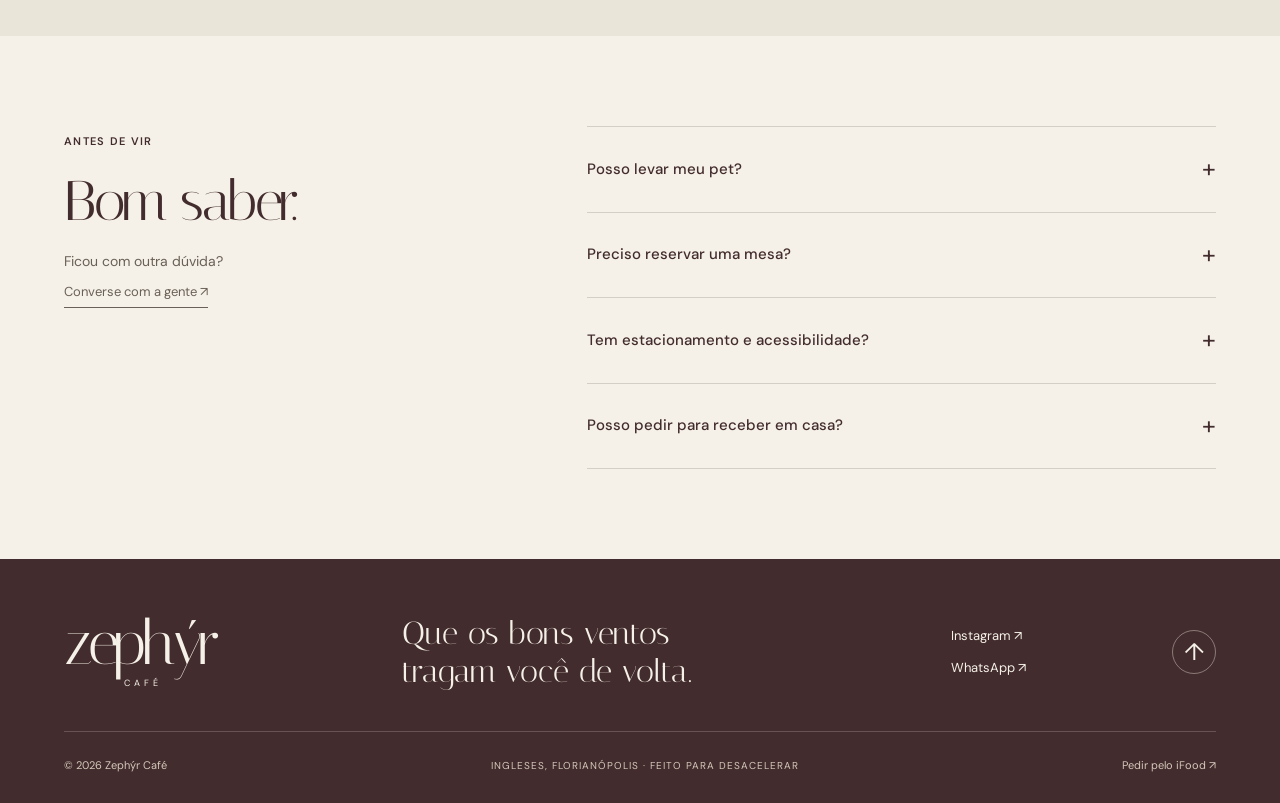
==== commit b92ec5d4: "Rename index (3).html to index.html" ====
--- a/index.html
+++ b/index.html
@@ -2,7 +2,7 @@
 <html lang="pt-BR">
 <head>
 <meta charset="utf-8"><meta name="viewport" content="width=device-width,initial-scale=1">
-<meta name="zephyr-version" content="proposta-scroll-mobile-v4">
+<meta name="zephyr-version" content="proposta-scroll-sem-botao-v5">
 <meta name="theme-color" content="#f5f1e8">
 <title>Zephýr Café — Um respiro nos Ingleses</title>
 <meta name="description" content="Cafés especiais, brunch e doces artesanais. Encontre seu momento no Zephýr Café, em Ingleses, Florianópolis. Segunda a sábado, das 8h às 19h.">
@@ -32,16 +32,16 @@
 @media(max-width:760px) and (max-height:600px){.ritual-sticky{position:relative;top:auto;height:auto;min-height:0;max-height:none;aspect-ratio:16/9}.ritual-step{min-height:0;padding-top:45px;padding-bottom:45px}.ritual-scroll-hint{display:none}.hero-art{max-width:340px}.photo-dialog[open]{height:calc(100dvh - 16px);max-height:calc(100dvh - 16px)}.photo-dialog-footer{padding:10px 15px}.photo-dialog-footer p{font-size:11px}}
 
 /* Continuous movement has the same structure on phones, tablets and computers. */
-.ticker-shell{display:grid;grid-template-columns:minmax(0,1fr) auto;align-items:stretch;background:var(--sage);position:relative}
+.ticker-shell{display:grid;grid-template-columns:minmax(0,1fr);align-items:stretch;background:var(--sage);position:relative}
 .ticker{min-width:0;padding:17px 0;overflow:hidden;background:transparent;mask-image:linear-gradient(to right,transparent,#000 22px,#000 calc(100% - 22px),transparent);-webkit-mask-image:linear-gradient(to right,transparent,#000 22px,#000 calc(100% - 22px),transparent)}
 .ticker-track{display:flex;gap:0;width:max-content;max-width:none;animation:ticker-flow 28s linear infinite;will-change:transform;transform:translate3d(0,0,0)}
 .ticker-group{display:flex;align-items:center;justify-content:space-around;flex:0 0 auto;width:max-content;min-width:100vw;gap:38px;padding-inline:19px}
 .ticker-group>span{flex:none;font-size:11px;letter-spacing:2px;white-space:nowrap}
 .ticker-group>i{flex:none;font-size:22px;font-style:normal}
-.motion-toggle{border-left:1px solid #432c2d29;padding:10px 22px;min-height:52px;max-width:150px;font-size:11px;line-height:1.5;text-align:center;background:var(--sage)}
-.motion-toggle:before{content:'Ⅱ';display:inline-block;margin-right:8px;font-size:12px;font-weight:600}
-.motion-paused .motion-toggle:before{content:'▷'}
-.motion-toggle:focus-visible{outline-offset:-5px}
+
+
+
+
 .circle-stamp svg{animation:stamp-spin 36s linear infinite;transform-origin:50% 50%;will-change:transform}
 .hero-art{transform:scale(var(--hero-scale,1));transform-origin:center}
 .ritual{--journey-progress:0}
@@ -78,7 +78,7 @@
 @media(max-width:1100px){.moment-meter{width:92px;height:92px;top:115px}.moment-meter>span{font-size:40px}.moment-label{font-size:58px;top:175px;right:30%}}
 @media(max-width:760px){
  .ticker{padding:14px 0}.ticker-track{gap:0;animation-duration:26s}.ticker-group{gap:28px;padding-inline:14px}.ticker-group>span{font-size:11px;letter-spacing:1.5px}.ticker-group>i{font-size:19px}
- .motion-toggle{font-size:10px;max-width:92px;padding:10px 12px;min-height:54px}.motion-toggle:before{margin-right:5px}
+ 
  .circle-stamp svg{animation-name:stamp-spin;animation-duration:36s;animation-timing-function:linear;animation-iteration-count:infinite}
  .ritual-step:before{top:25px;right:8%;font-size:145px}.ritual-step{padding-top:65px;padding-bottom:60px}
  .moment-meter{right:6%;top:58px;width:66px;height:66px}.moment-meter>span{font-size:28px}
@@ -91,7 +91,7 @@
  .discovery-controls{gap:8px;flex-wrap:wrap;justify-content:flex-end;max-width:110px}.discovery-counter{width:100%;text-align:right;margin-right:0;line-height:1.2}.discovery-counter>b{font-size:26px}
  .discovery-controls button{width:44px;height:44px;font-size:21px}.discovery-progress-track{margin-top:20px}
 }
-@media(max-width:399px){.ticker-group{gap:24px;padding-inline:12px}.motion-toggle{max-width:82px;font-size:9px;padding-inline:9px}.motion-toggle:before{display:block;margin:0 0 2px}.moment-label{font-size:38px}.moment-meter{width:60px;height:60px}.discovery-track .discovery-card{flex-basis:87%}.discovery-copy>.eyebrow{font-size:8px}.discovery-copy p{font-size:11px}.discovery-controls{max-width:98px}}
+@media(max-width:399px){.ticker-group{gap:24px;padding-inline:12px}.moment-label{font-size:38px}.moment-meter{width:60px;height:60px}.discovery-track .discovery-card{flex-basis:87%}.discovery-copy>.eyebrow{font-size:8px}.discovery-copy p{font-size:11px}.discovery-controls{max-width:98px}}
 @media(max-width:760px) and (max-height:600px){.moment-label{top:75px;font-size:37px}.moment-meter{top:45px;width:64px;height:64px}.ritual-step{padding-top:40px;padding-bottom:40px}}
 .motion-paused *, .motion-paused *:before, .motion-paused *:after{animation-play-state:paused!important}
 .motion-paused{scroll-behavior:auto}.motion-paused .hero-art,.motion-paused .hero-copy,.motion-paused .hero-wordmark{translate:none!important;transform:none!important}
@@ -128,7 +128,7 @@
 <div class="hero-art"><div class="photo-frame"><img class="hero-photo" src="[data-uri]" alt="Fachada do Zephýr Café em Ingleses, com janelas em arco e letreiro verde" width="1005" height="1280" style="object-position:50% 46%" fetchpriority="high"><div class="photo-shade"></div></div><div class="circle-stamp" aria-hidden="true"><svg viewBox="0 0 140 140"><defs><path id="stamp-path" d="M70,70 m-53,0 a53,53 0 1,1 106,0 a53,53 0 1,1 -106,0"/></defs><text><textPath href="#stamp-path">CAFÉ COM ALMA · TEMPO COM CALMA · </textPath></text></svg><span>✳</span></div><span class="hero-photo-caption">ABRA A PORTA. DEIXE A PRESSA LÁ FORA.</span><span class="hero-coordinates">27°26′S &nbsp; 48°24′W</span></div>
 <a class="scroll-cue" href="#essencia"><span>VÁ COM CALMA. TEM MAIS.</span><span aria-hidden="true">↓</span></a><div class="hero-wordmark" aria-hidden="true">zephýr</div>
 </section>
-<div class="ticker-shell"><div class="ticker" aria-hidden="true"><div class="ticker-track"><div class="ticker-group"><span>CAFÉ ESPECIAL</span><i>✳</i><span>BONS ENCONTROS</span><i>✳</i><span>BRUNCH SEM PRESSA</span><i>✳</i><span>FEITO COM CUIDADO</span><i>✳</i></div><div class="ticker-group"><span>CAFÉ ESPECIAL</span><i>✳</i><span>BONS ENCONTROS</span><i>✳</i><span>BRUNCH SEM PRESSA</span><i>✳</i><span>FEITO COM CUIDADO</span><i>✳</i></div></div></div><button type="button" class="motion-toggle" id="motion-toggle" aria-label="Pausar movimento da página">Pausar movimento</button><span id="motion-status" class="sr-only" role="status" aria-live="polite"></span></div>
+<div class="ticker-shell"><div class="ticker" aria-hidden="true"><div class="ticker-track"><div class="ticker-group"><span>CAFÉ ESPECIAL</span><i>✳</i><span>BONS ENCONTROS</span><i>✳</i><span>BRUNCH SEM PRESSA</span><i>✳</i><span>FEITO COM CUIDADO</span><i>✳</i></div><div class="ticker-group"><span>CAFÉ ESPECIAL</span><i>✳</i><span>BONS ENCONTROS</span><i>✳</i><span>BRUNCH SEM PRESSA</span><i>✳</i><span>FEITO COM CUIDADO</span><i>✳</i></div></div></div></div>
 <section class="essence section-pad" id="essencia" data-chapter="A essência"><div class="section-top"><span class="eyebrow">01 / A NOSSA ESSÊNCIA</span><span class="tiny-label">UM CONVITE A ESTAR PRESENTE</span></div><div class="essence-grid"><h2 class="scroll-sentence"><span class="scroll-word">Tem</span> <span class="scroll-word">lugares</span> <span class="scroll-word">que</span><br><span class="scroll-word">fazem</span> <span class="scroll-word">a</span> <span class="scroll-word">gente</span><br><em><span class="scroll-word">ficar</span> <span class="scroll-word">mais</span> <span class="scroll-word">um</span> <span class="scroll-word">pouco.</span></em></h2><div class="essence-copy reveal"><span class="wind-mark" aria-hidden="true">〰</span><p>Zephýr vem de Zéfiro, o vento suave. Um nome que combina com o que a gente acredita: os melhores momentos merecem ser vividos com leveza.</p><p>Entre cafés especiais, receitas com um toque francês e uma mesa que acolhe, o convite é simples: respire, se acomode e aproveite.</p><a class="text-link" href="#ritual">Sinta o nosso ritmo <span aria-hidden="true">↓</span></a></div></div><div class="amenities reveal"><span><svg viewBox="0 0 24 24" aria-hidden="true"><path d="M3 8c5-5 13-5 18 0M6 12c3.5-3.5 8.5-3.5 12 0M9 16c1.7-1.7 4.3-1.7 6 0"/><circle cx="12" cy="20" r=".6"/></svg>Wi-Fi para ficar</span><span><svg viewBox="0 0 24 24" aria-hidden="true"><path d="M5 20V4h7a5 5 0 0 1 0 10H5"/></svg>Estacionamento</span><span><svg viewBox="0 0 24 24" aria-hidden="true"><circle cx="8" cy="7" r="2"/><circle cx="16" cy="7" r="2"/><path d="M5 16c0-4 4-7 7-7s7 3 7 7c0 5-4 3-7 3s-7 2-7-3Z"/></svg>Pets na área externa</span><span><svg viewBox="0 0 24 24" aria-hidden="true"><circle cx="13" cy="4" r="2"/><path d="m12 8-1 7h7l3 6M12 10h6M8 12a6 6 0 1 0 7 8"/></svg>Espaço acessível</span></div></section>
 <section class="menu-section section-pad" id="cardapio" data-chapter="Os sabores"><div class="section-top"><span class="eyebrow">02 / ESCOLHA SUA PAUSA</span><a class="text-link" href="https://zephyrcafe.saipos.com/zephr-cafe/table/dsqdqsm" target="_blank" rel="noopener">Cardápio completo <span aria-hidden="true">↗</span></a></div><div class="menu-heading"><h2 class="reveal">Qual é o sabor<br><em>do seu momento?</em></h2><p class="reveal">Do primeiro gole à última garfada,<br>há sempre um bom motivo para ficar.</p></div><div class="menu-filters" role="group" aria-label="Filtrar especialidades"><button class="active" data-filter="todos" aria-pressed="true">Um pouco de tudo <span>06</span></button><button data-filter="cafes" aria-pressed="false">Cafés & bebidas</button><button data-filter="brunch" aria-pressed="false">Brunch & salgados</button><button data-filter="doces" aria-pressed="false">Para adoçar</button></div>
 <p id="menu-count" class="sr-only" role="status">6 sugestões</p><div class="menu-grid">
@@ -172,31 +172,14 @@
   const chapterSections = $$('[data-chapter][id]');
   const chapterLinks = $$('#chapter-nav a');
   const chapterLabel = $('#chapter-label');
-  const motionToggle = $('#motion-toggle');
-  const motionStatus = $('#motion-status');
   const clamp = value => Math.min(1, Math.max(0, value));
   let activeChapter = null;
-  let motionChoice = null;
-  try {
-    const storedMotion = window.localStorage.getItem('zephyr-motion');
-    if (storedMotion === 'paused' || storedMotion === 'running') motionChoice = storedMotion;
-  } catch { /* Motion controls remain available when storage is blocked. */ }
-  let motionPaused = motionChoice ? motionChoice === 'paused' : motionPreference.matches;
-  function syncMotionUi(announce = false) {
+  let motionPaused = motionPreference.matches;
+  function syncMotionPreference() {
     document.documentElement.classList.toggle('motion-paused', motionPaused);
-    document.documentElement.classList.toggle('motion-enabled', !motionPaused && motionChoice === 'running');
-    if (motionToggle) {
-      const label = motionPaused ? 'Retomar movimento' : 'Pausar movimento';
-      motionToggle.textContent = label;
-      motionToggle.setAttribute('aria-label', label);
-      motionToggle.dataset.motionPaused = String(motionPaused);
-    }
-    if (motionStatus) {
-      motionStatus.setAttribute('aria-live', 'polite');
-      if (announce) motionStatus.textContent = motionPaused ? 'Movimento pausado.' : 'Movimento ativado.';
-    }
-  }
-  syncMotionUi();
+    document.documentElement.classList.remove('motion-enabled');
+  }
+  syncMotionPreference();
   document.documentElement.classList.add('js-scroll');
 
   function setMenu(open) {
@@ -311,8 +294,8 @@
     revealElements.forEach(element => revealObserver.observe(element));
   }
   const handleMotionChange = event => {
-    if (motionChoice === null) motionPaused = event.matches;
-    syncMotionUi();
+    motionPaused = event.matches;
+    syncMotionPreference();
     if (motionPaused) {
       revealElements.forEach(element => element.classList.add('visible'));
       if (heroWordmark) heroWordmark.style.translate = 'none';
@@ -322,14 +305,7 @@
   };
   if (typeof motionPreference.addEventListener === 'function') motionPreference.addEventListener('change', handleMotionChange);
   else motionPreference.addListener?.(handleMotionChange);
-  motionToggle?.addEventListener('click', () => {
-    motionPaused = !motionPaused;
-    motionChoice = motionPaused ? 'paused' : 'running';
-    try { window.localStorage.setItem('zephyr-motion', motionChoice); } catch { /* The in-page preference still applies. */ }
-    syncMotionUi(true);
-    if (motionPaused) settleRitualTransition?.();
-    updateScroll();
-  });
+
 
   const filters = $$('[data-filter]');
   const dishes = $$('[data-category]');
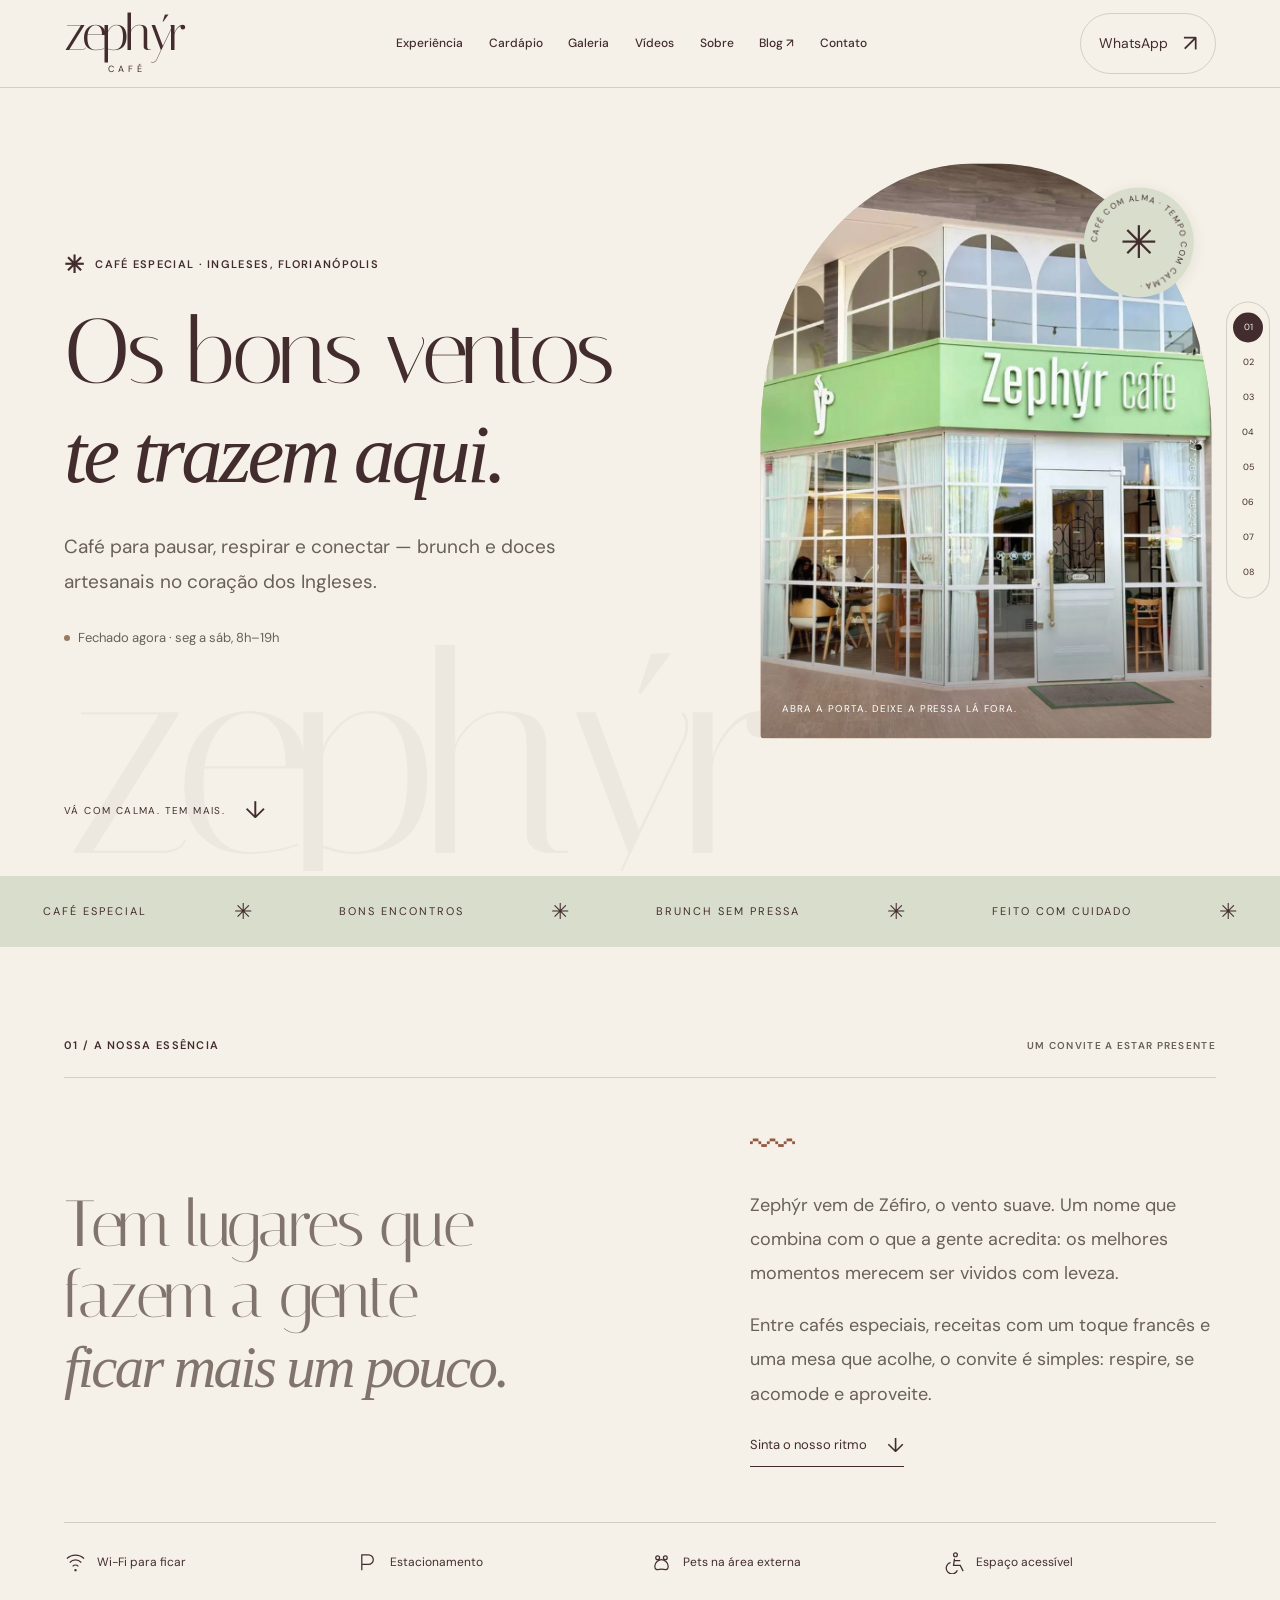
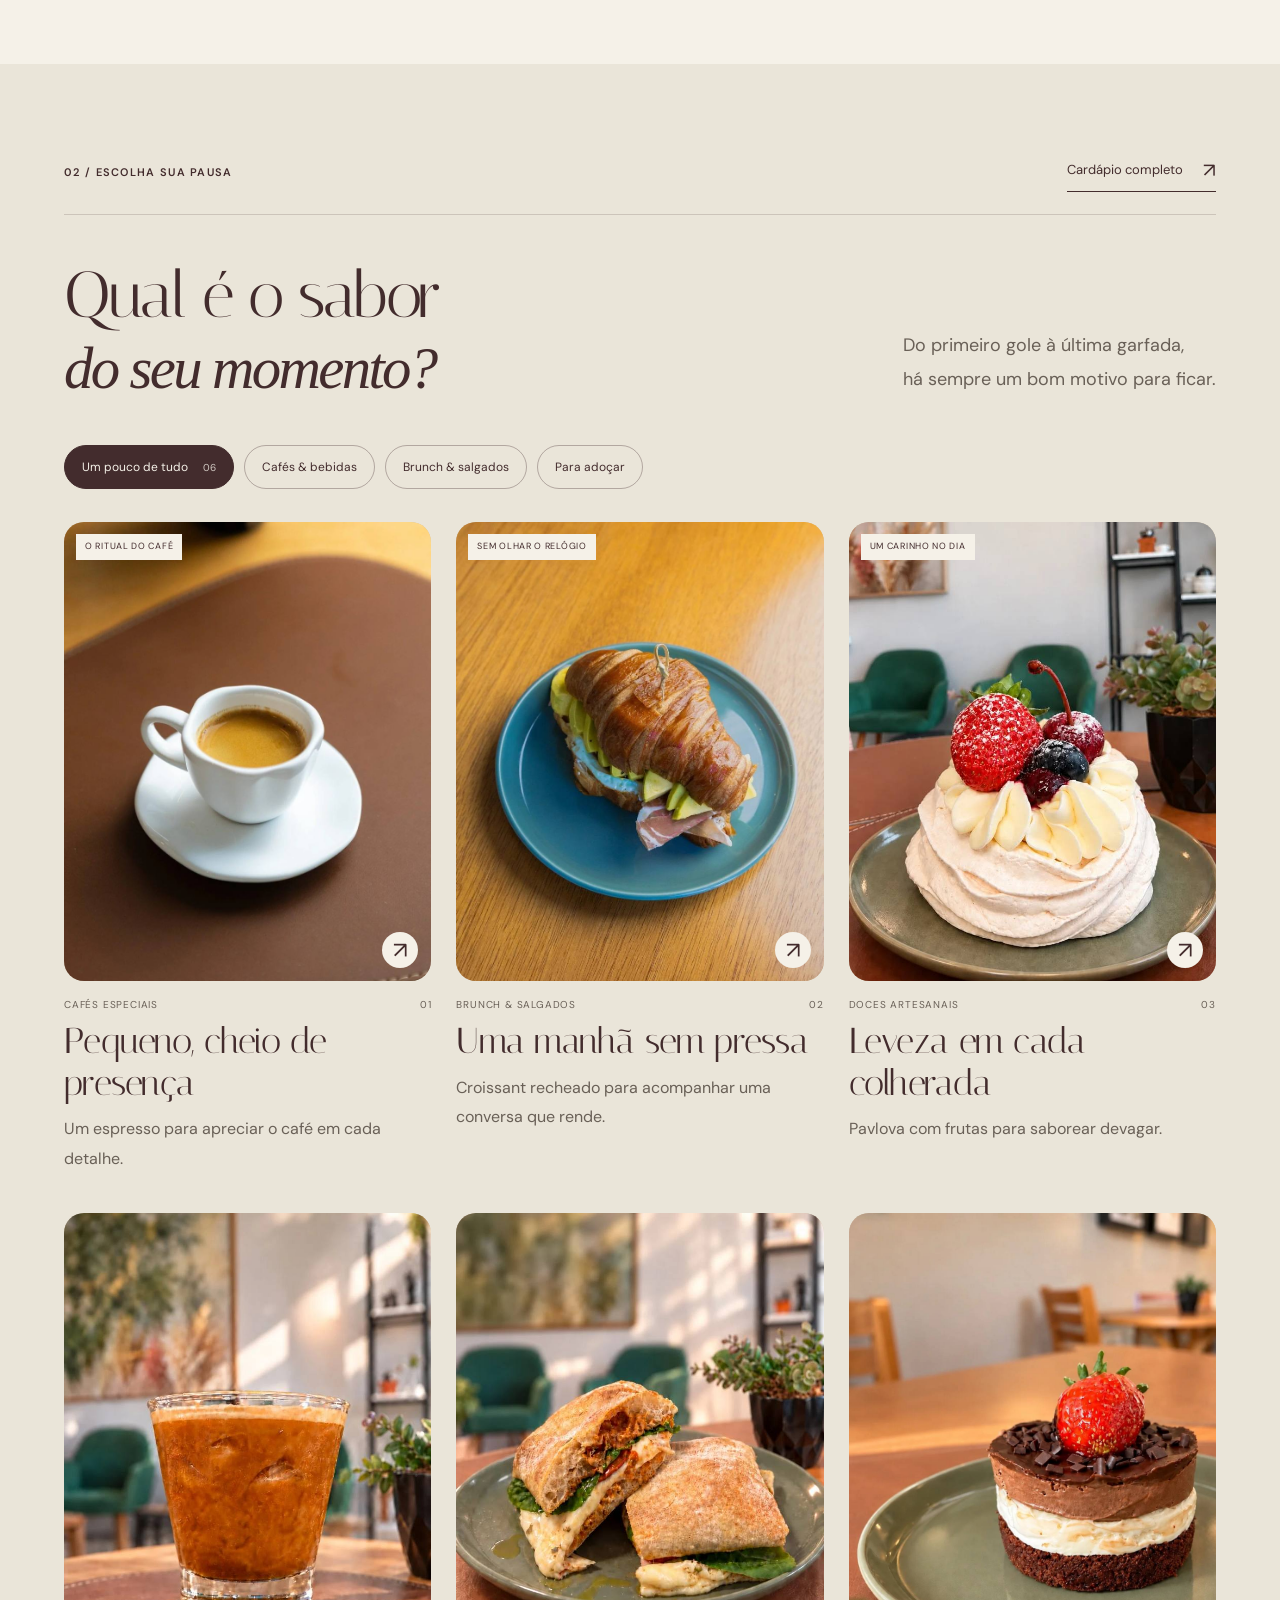
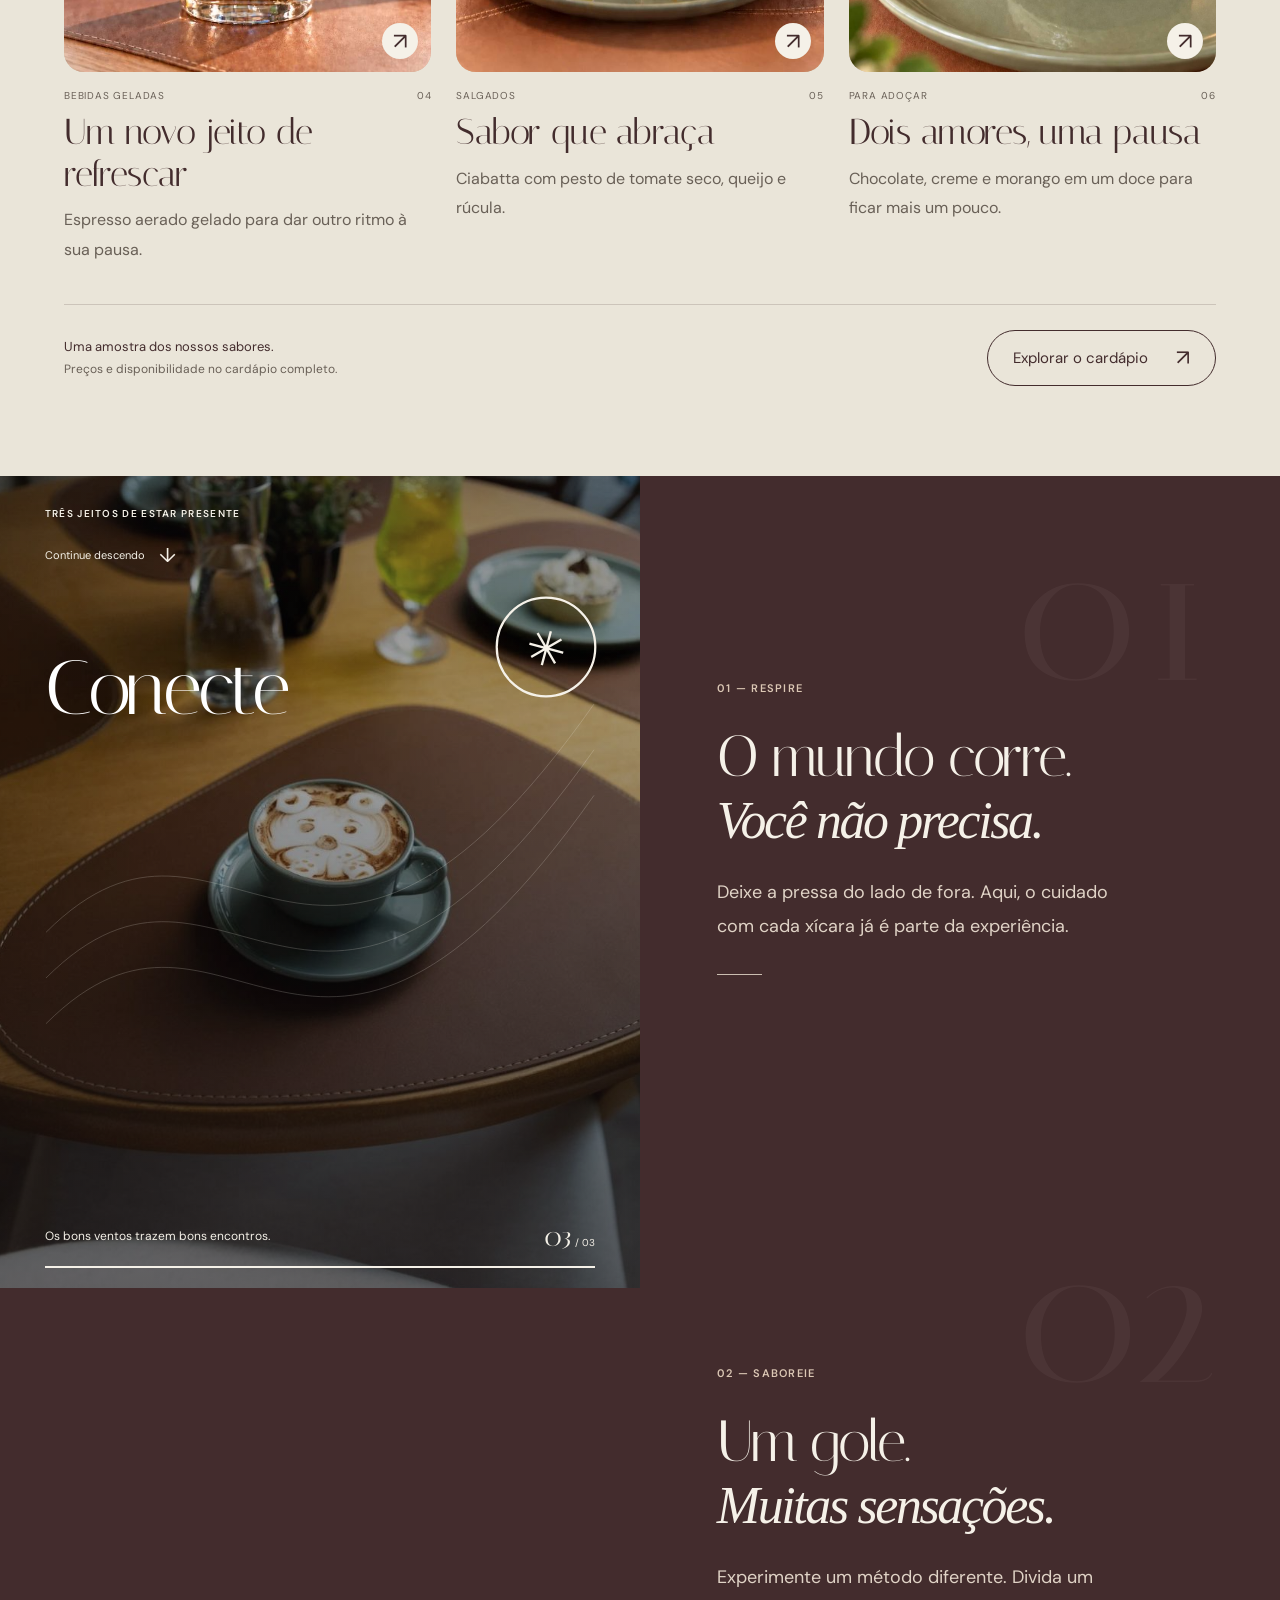
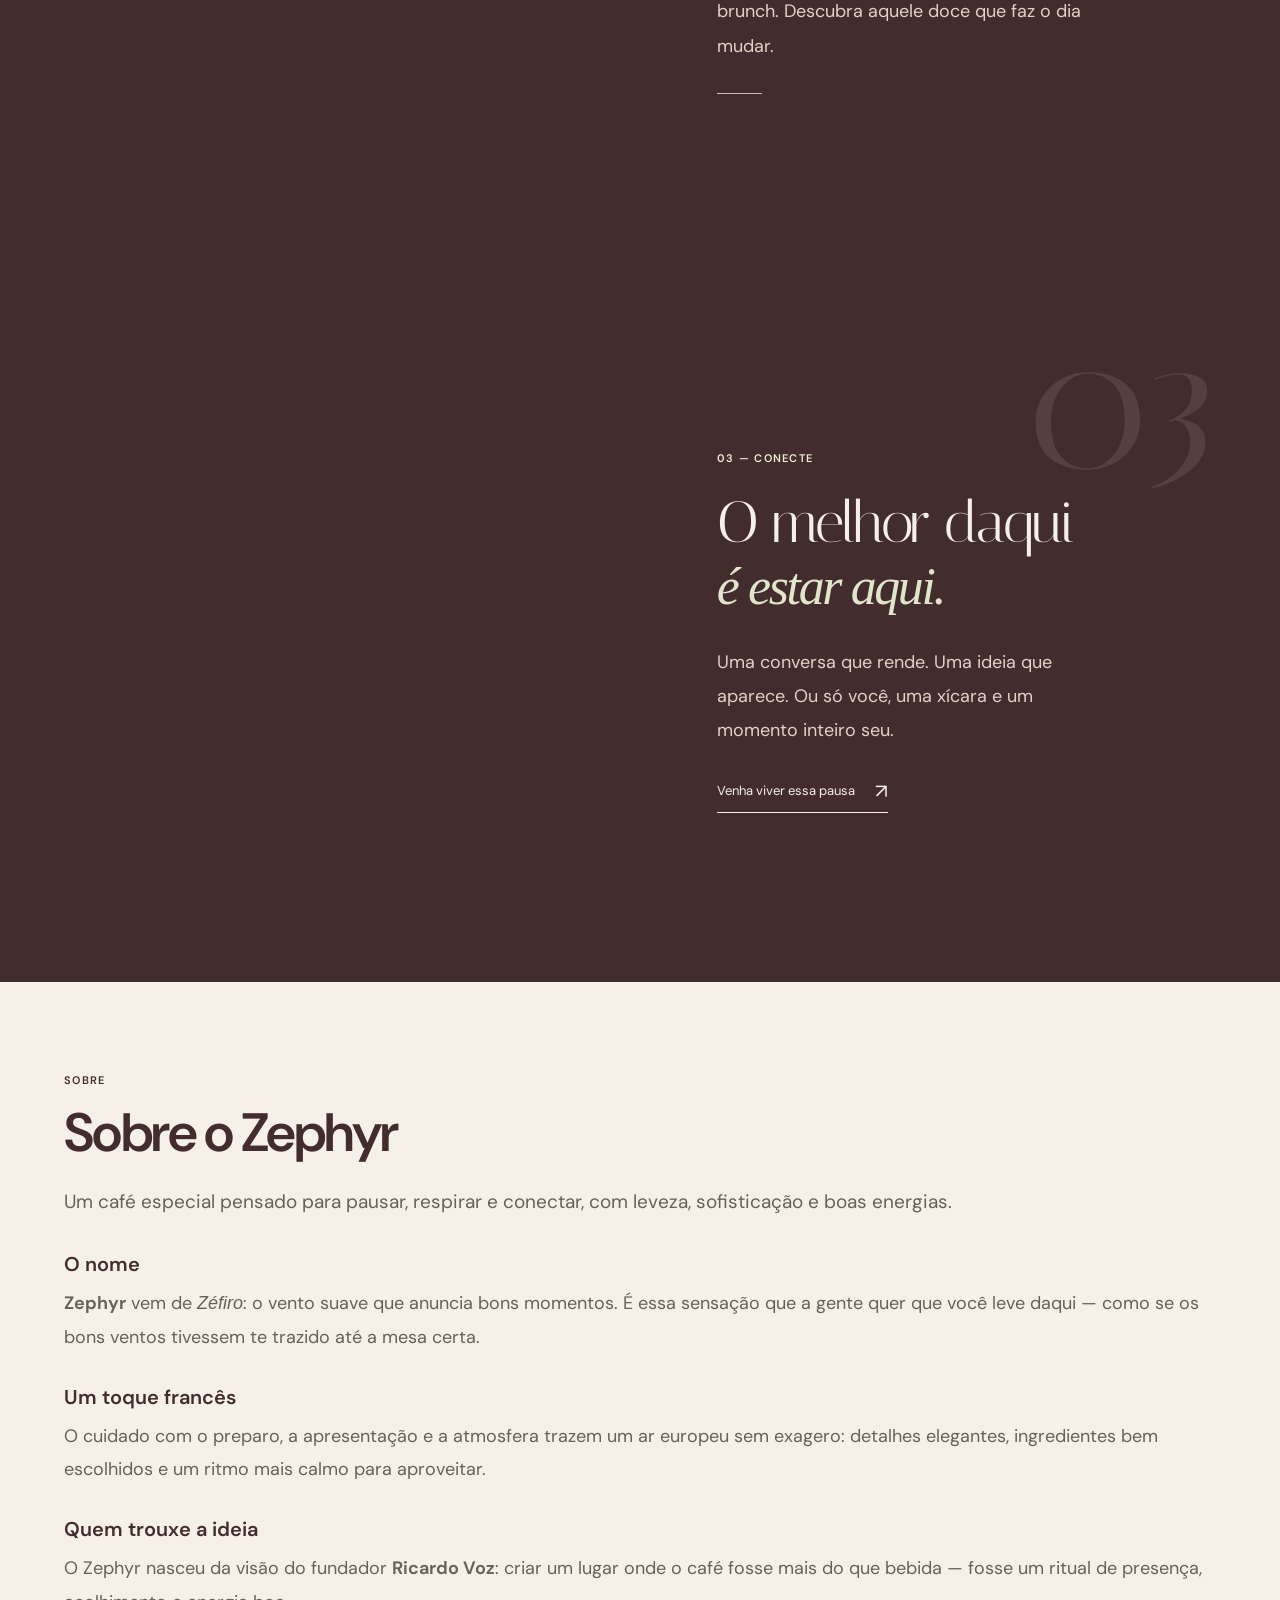
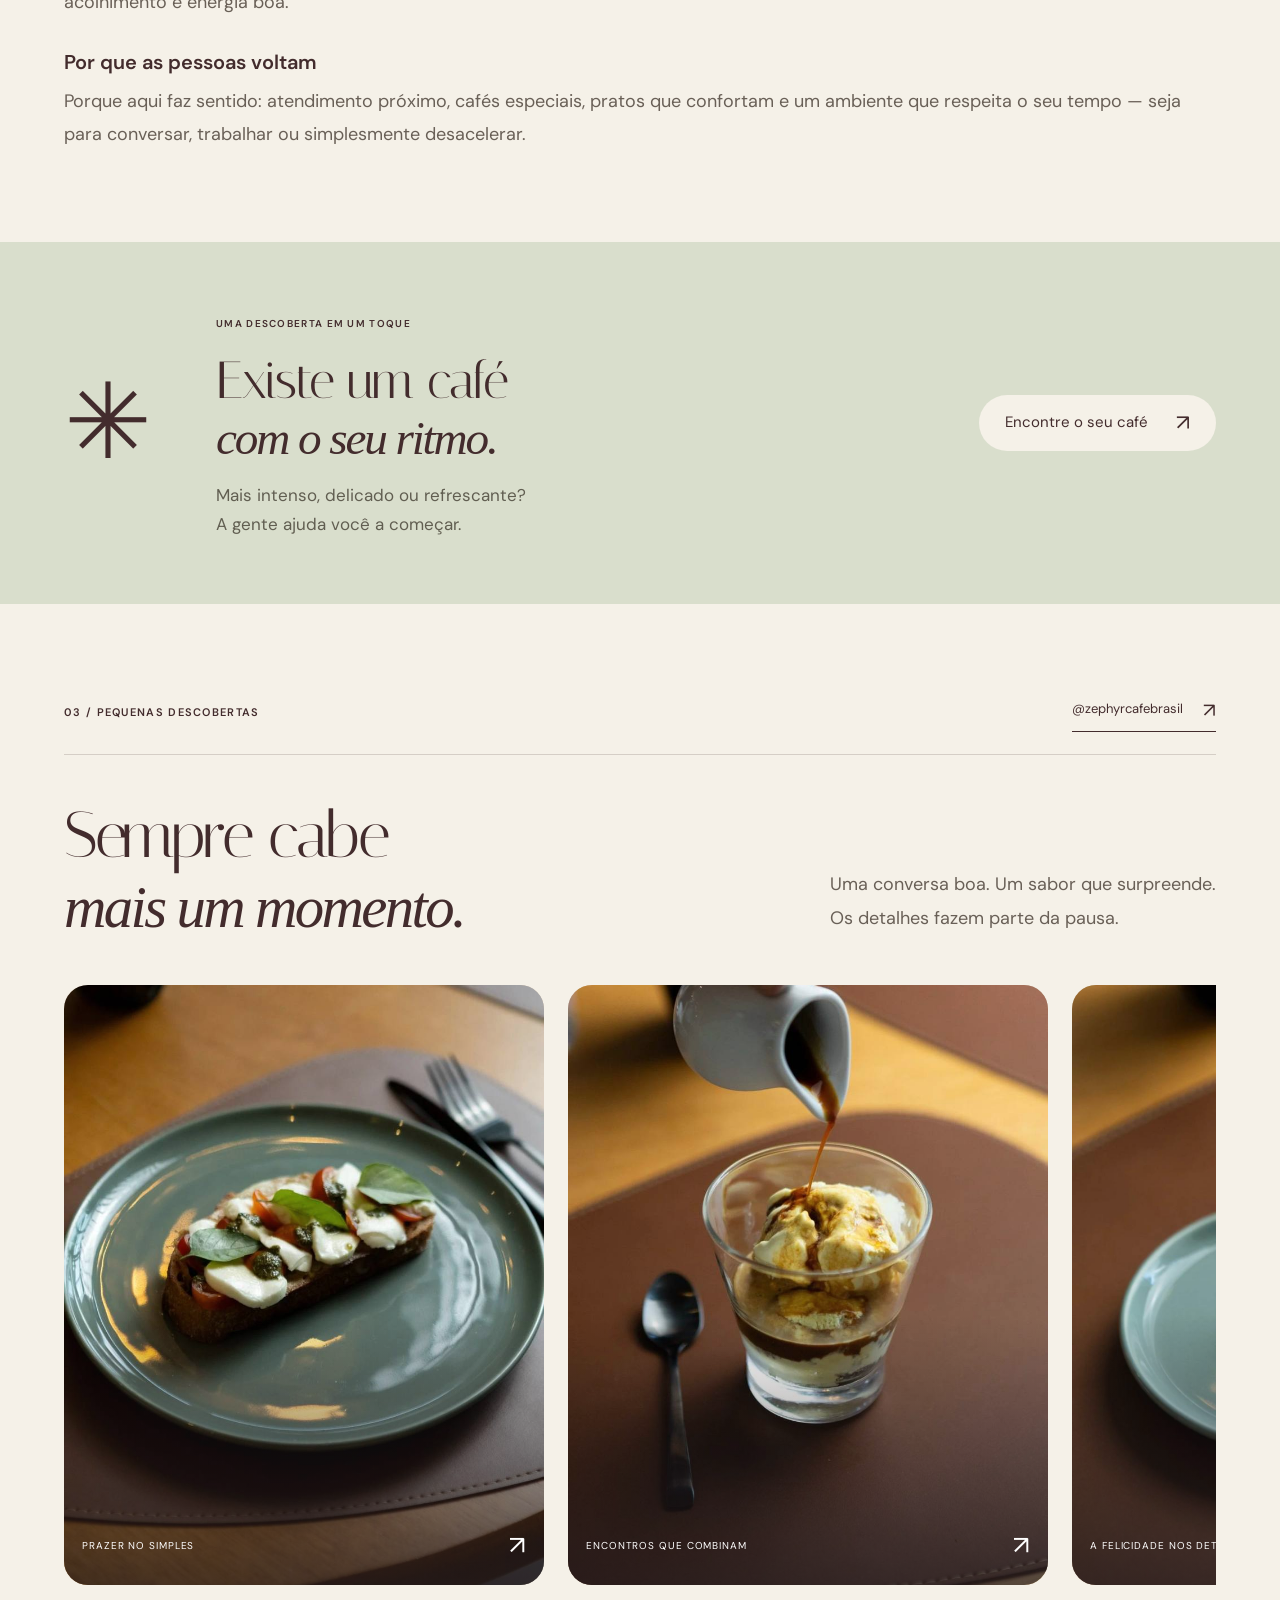
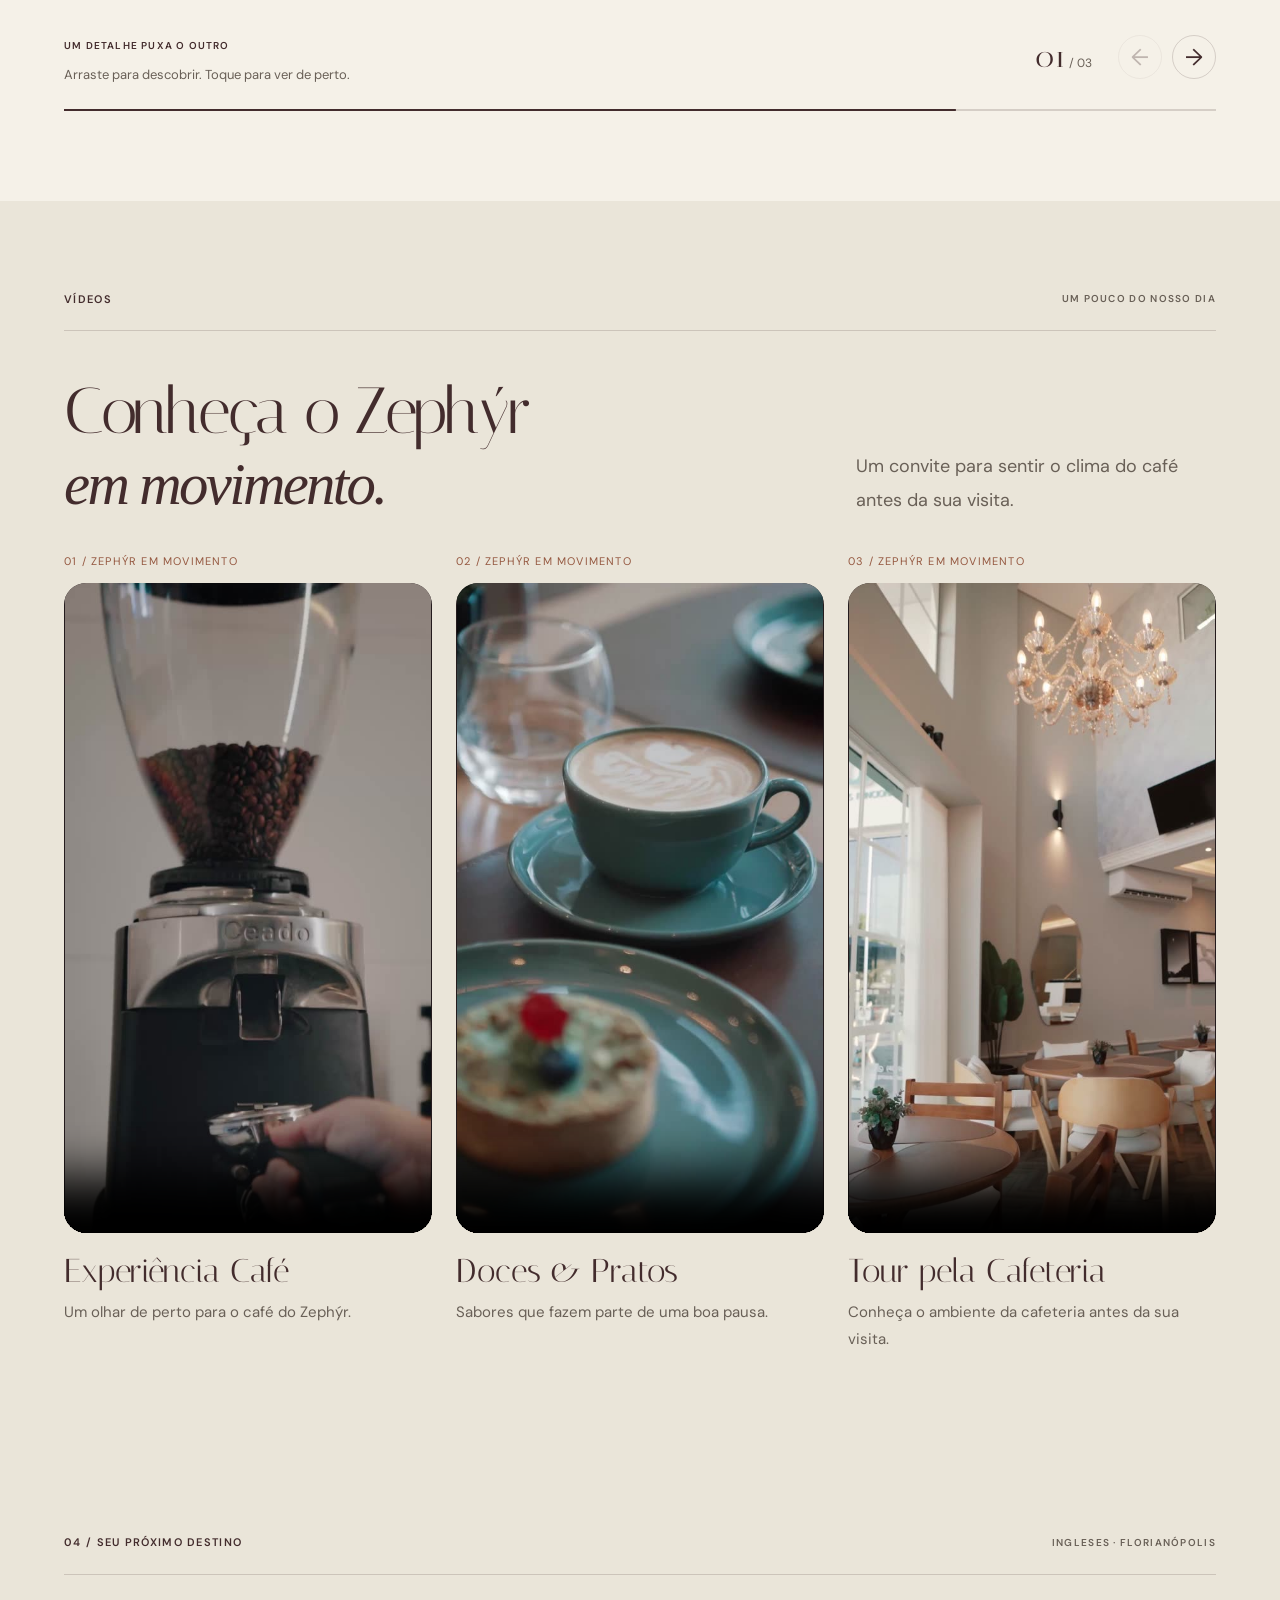
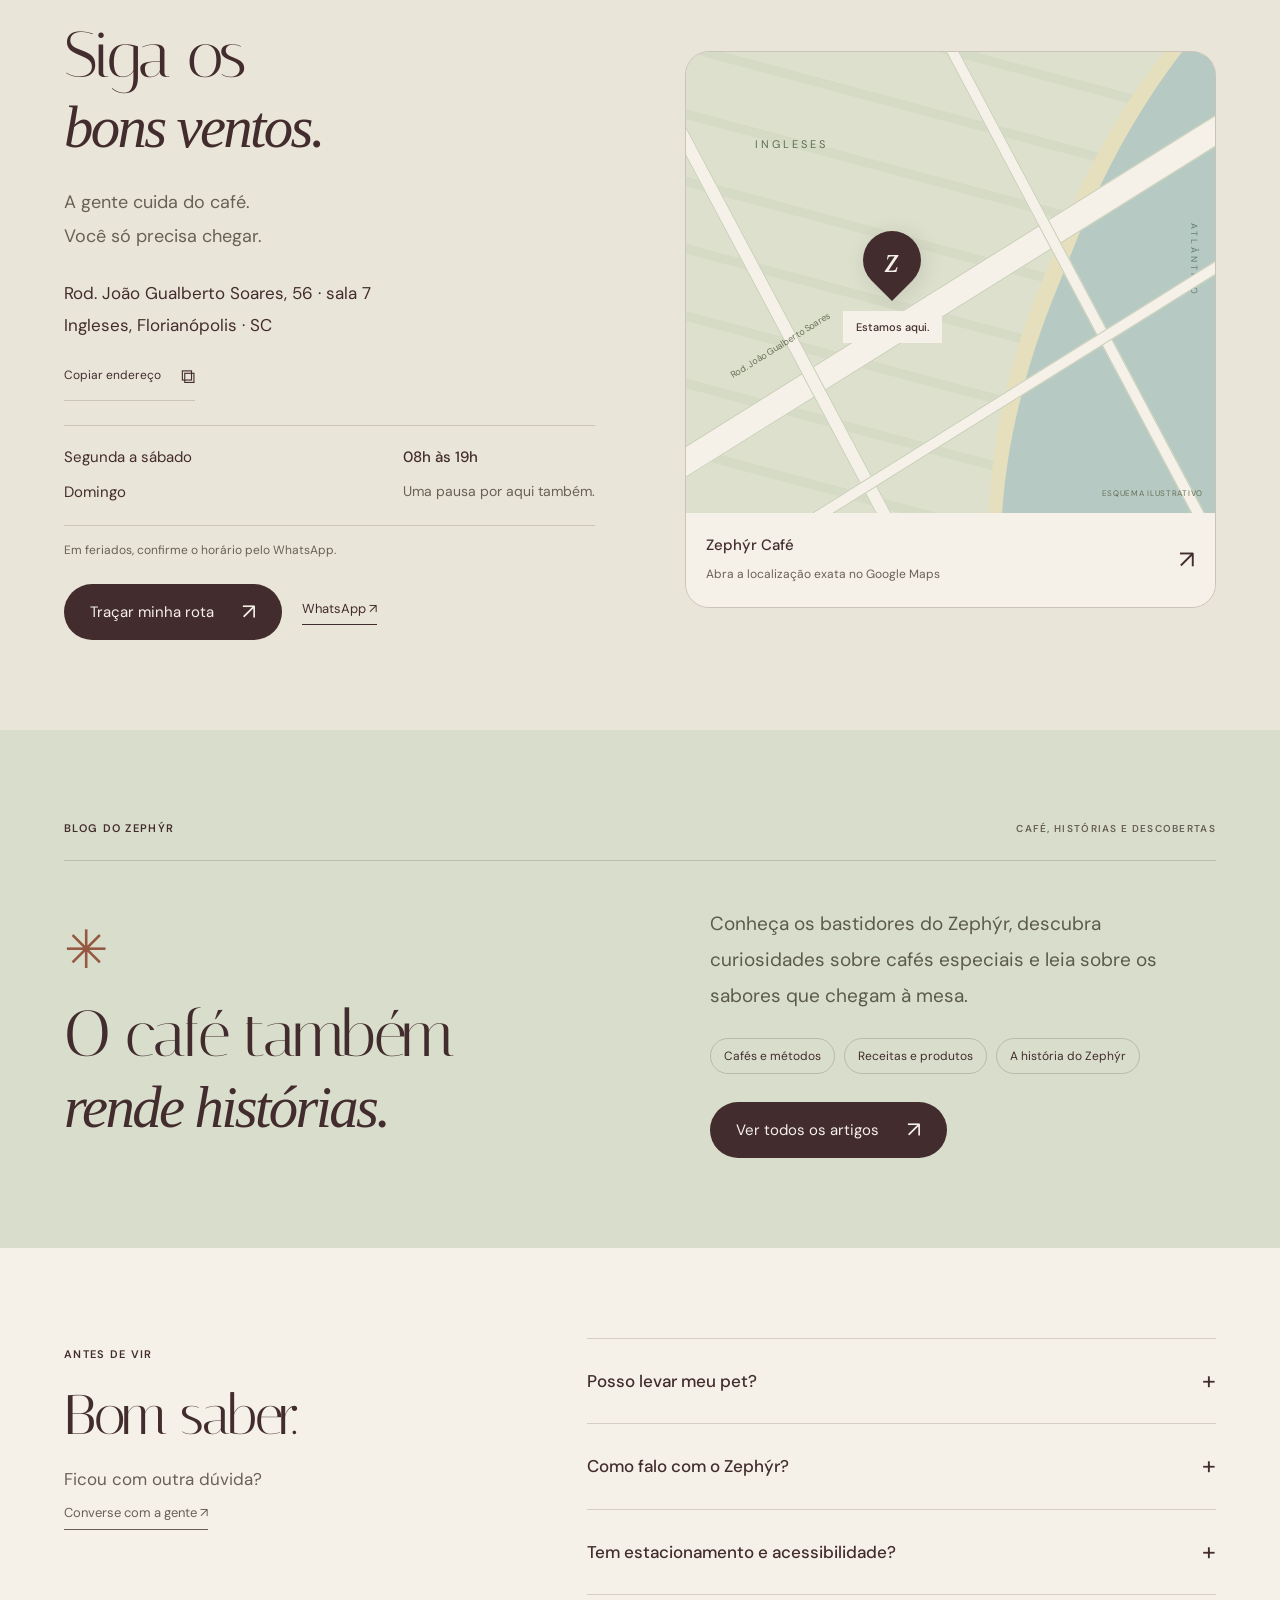
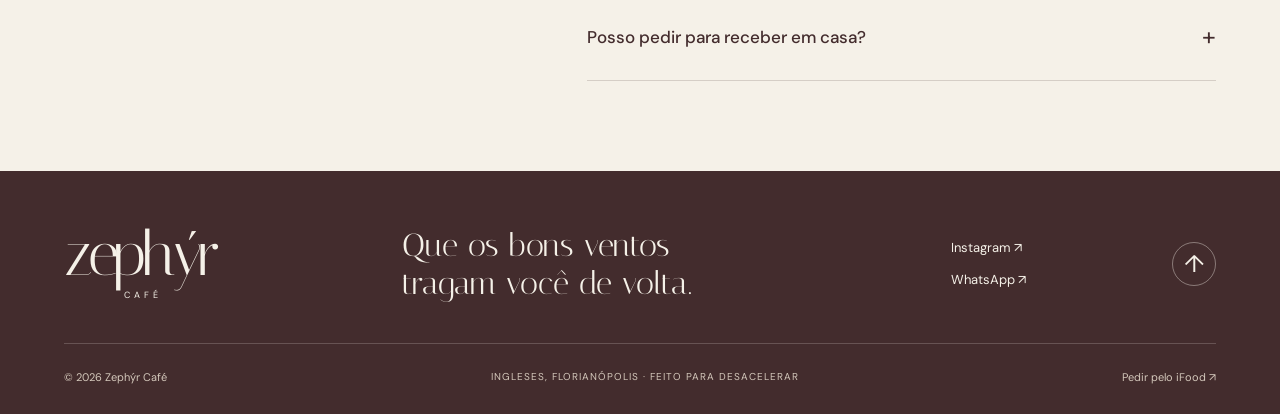
==== commit 8de42546: "Rename index (4).html to index.html" ====
--- a/index.html
+++ b/index.html
@@ -2,7 +2,7 @@
 <html lang="pt-BR">
 <head>
 <meta charset="utf-8"><meta name="viewport" content="width=device-width,initial-scale=1">
-<meta name="zephyr-version" content="proposta-scroll-sem-botao-v5">
+<meta name="zephyr-version" content="proposta-videos-sobre-v7">
 <meta name="theme-color" content="#f5f1e8">
 <title>Zephýr Café — Um respiro nos Ingleses</title>
 <meta name="description" content="Cafés especiais, brunch e doces artesanais. Encontre seu momento no Zephýr Café, em Ingleses, Florianópolis. Segunda a sábado, das 8h às 19h.">
@@ -11,7 +11,7 @@
 <style>
 :root{--cream:#f5f1e8;--paper:#eae5d9;--ink:#432c2d;--muted:#696057;--rust:#955840;--sage:#d9decc;--line:rgba(67,44,45,.18);--serif:'Italiana',Georgia,serif;--sans:'DM Sans',Arial,sans-serif;--gutter:clamp(20px,5vw,80px);--header:88px}
 *{box-sizing:border-box}html{scroll-behavior:smooth;scroll-padding-top:calc(var(--header) + 18px)}body{margin:0;background:var(--cream);color:var(--ink);font:16px/1.7 var(--sans);-webkit-font-smoothing:antialiased;overflow-wrap:break-word}main,section,article,nav,header,footer,div{min-width:0}button,input,textarea{font:inherit}button{cursor:pointer;color:inherit;border:0;background:none}a{color:inherit;text-decoration:none}img{display:block;max-width:100%;height:auto}svg{max-width:100%}h1,h2,h3,p{margin:0}h1,h2,h3{font-weight:400}h1,h2{font-family:var(--serif);line-height:1.08;letter-spacing:-.035em}h1{font-size:clamp(58px,7.2vw,104px)}h2{font-size:clamp(42px,5.1vw,76px)}em{font-family:Georgia,serif;font-weight:400;font-size:.9em;letter-spacing:-.045em}button,a{-webkit-tap-highlight-color:transparent}a:focus-visible,button:focus-visible,summary:focus-visible{outline:2px solid var(--rust);outline-offset:4px}[hidden]{display:none!important}::selection{background:var(--ink);color:var(--cream)}.sr-only{position:absolute;width:1px;height:1px;padding:0;margin:-1px;clip:rect(0,0,0,0);overflow:hidden;white-space:nowrap}.skip-link{position:fixed;z-index:100;left:16px;top:-100px;background:var(--cream);padding:12px 18px}.skip-link:focus{top:10px}#scroll-progress{position:fixed;z-index:100;left:0;right:0;top:0;height:3px;background:var(--rust);transform:scaleX(0);transform-origin:left}
-.site-header{position:sticky;top:0;z-index:40;display:flex;align-items:center;justify-content:space-between;gap:24px;height:var(--header);padding:12px var(--gutter);background:rgba(245,241,232,.98);border-bottom:1px solid var(--line)}.site-header.scrolled{box-shadow:0 3px 20px #432c2d08}.brand{font:50px/.85 var(--serif);letter-spacing:-4px;display:inline-flex;flex:none;flex-direction:column;align-items:center}.brand span{font:9px/1 var(--sans);letter-spacing:4px;margin:10px 0 0 6px}.desktop-nav{display:flex;gap:clamp(16px,2vw,28px);font-size:12px;font-weight:500}.desktop-nav a{padding:10px 0;white-space:nowrap}.desktop-nav a:hover{color:var(--rust)}.nav-reserve{display:flex;align-items:center;gap:18px;font-size:12px;white-space:nowrap;border-bottom:1px solid currentColor;padding:8px 0}.nav-reserve span{font-size:23px}.menu-toggle{display:none;width:44px;height:44px;flex:none;padding:10px}.menu-toggle span{display:block;height:1px;width:24px;background:currentColor;margin:6px 0;transition:transform .2s}.menu-toggle[aria-expanded=true] span:first-child{transform:translateY(3.5px) rotate(45deg)}.menu-toggle[aria-expanded=true] span:last-child{transform:translateY(-3.5px) rotate(-45deg)}.mobile-menu{position:absolute;top:100%;left:0;right:0;background:var(--cream);padding:14px var(--gutter) 24px;border-bottom:1px solid var(--line);box-shadow:0 14px 20px #432c2d0a;max-height:calc(100dvh - var(--header));overflow-y:auto}.mobile-menu a{display:block;padding:13px 0;border-bottom:1px solid var(--line);font-size:16px}
+.site-header{position:sticky;top:0;z-index:40;display:flex;align-items:center;justify-content:space-between;gap:24px;height:var(--header);padding:12px var(--gutter);background:rgba(245,241,232,.98);border-bottom:1px solid var(--line)}.site-header.scrolled{box-shadow:0 3px 20px #432c2d08}.brand{font:50px/.85 var(--serif);letter-spacing:-4px;display:inline-flex;flex:none;flex-direction:column;align-items:center}.brand span{font:9px/1 var(--sans);letter-spacing:4px;margin:10px 0 0 6px}.desktop-nav{display:flex;gap:clamp(16px,2vw,28px);font-size:12px;font-weight:500}.desktop-nav a{padding:10px 0;white-space:nowrap}.desktop-nav a:hover{color:var(--rust)}.nav-whatsapp{display:flex;align-items:center;gap:18px;font-size:12px;white-space:nowrap;border-bottom:1px solid currentColor;padding:8px 0}.nav-whatsapp span{font-size:23px}.menu-toggle{display:none;width:44px;height:44px;flex:none;padding:10px}.menu-toggle span{display:block;height:1px;width:24px;background:currentColor;margin:6px 0;transition:transform .2s}.menu-toggle[aria-expanded=true] span:first-child{transform:translateY(3.5px) rotate(45deg)}.menu-toggle[aria-expanded=true] span:last-child{transform:translateY(-3.5px) rotate(-45deg)}.mobile-menu{position:absolute;top:100%;left:0;right:0;background:var(--cream);padding:14px var(--gutter) 24px;border-bottom:1px solid var(--line);box-shadow:0 14px 20px #432c2d0a;max-height:calc(100dvh - var(--header));overflow-y:auto}.mobile-menu a{display:block;padding:13px 0;border-bottom:1px solid var(--line);font-size:16px}
 .hero{position:relative;isolation:isolate;display:grid;grid-template-columns:minmax(0,1.1fr) minmax(0,.9fr);align-items:center;gap:34px clamp(30px,6vw,90px);padding:70px var(--gutter) 45px;max-width:1600px;margin:auto}.hero-copy{position:relative;z-index:2;translate:0 var(--copy-drift,0px)}.eyebrow,.tiny-label{font-size:11px;line-height:1.6;font-weight:600;letter-spacing:1.3px}.hero .eyebrow{display:flex;gap:10px;align-items:center}.small-star{font-size:24px;line-height:1}.hero h1{margin-top:25px}.hero-description{font-size:15px;color:var(--muted);line-height:1.9;margin:28px 0}.button{display:inline-flex;justify-content:space-between;align-items:center;gap:28px;min-height:54px;max-width:100%;padding:15px 23px;font-size:13px;line-height:1.5;border:1px solid transparent;transition:background .2s,color .2s,transform .2s}.button span{font-size:22px;flex:none;line-height:1}.button:hover{transform:translateY(-2px)}.button-dark{background:var(--ink);color:var(--cream)}.button-dark:hover{background:#64433d}.button-light{background:var(--cream);color:var(--ink)}.button-outline{border-color:var(--ink)}.button-outline:hover{background:var(--ink);color:var(--cream)}.hero-note{display:flex;align-items:center;gap:8px;font-size:12px;color:var(--muted);margin-top:18px}.status-dot{width:6px;height:6px;flex:none;border-radius:50%;background:#627752}.status-dot:has(+.is-closed){background:#977b61}.hero-art{position:relative;width:100%;max-width:460px;justify-self:end;translate:0 var(--hero-drift,0px)}.photo-frame{position:relative;aspect-ratio:1005/1280;overflow:hidden;background:#c9b6a0;border-radius:calc(47% - var(--hero-open,0)*36%) calc(47% - var(--hero-open,0)*36%) 3px 3px}.photo-frame .hero-photo{width:100%;height:100%;object-fit:cover;transform:scale(1.01);filter:saturate(.94)}.photo-shade{position:absolute;inset:0;background:linear-gradient(transparent 65%,#241c1b77)}.hero-photo-caption{position:absolute;bottom:22px;left:22px;right:22px;font-size:10px;letter-spacing:1.1px;line-height:1.6;color:#fff}.hero-coordinates{position:absolute;right:12px;top:48%;writing-mode:vertical-rl;font-size:9px;letter-spacing:2px;color:var(--cream);text-shadow:0 1px 3px #0009}.circle-stamp{position:absolute;top:24px;right:18px;width:112px;height:112px;display:grid;place-items:center;background:var(--sage);border-radius:50%;box-shadow:0 3px 15px #432c2d16}.circle-stamp svg{position:absolute;width:100%;height:100%;animation:stamp-spin 36s linear infinite}.circle-stamp text{font:10.5px var(--sans);letter-spacing:1.7px;fill:currentColor}.circle-stamp>span{font-size:46px}.hero-wordmark{position:absolute;z-index:-1;bottom:5px;left:var(--gutter);right:var(--gutter);font:clamp(130px,22vw,320px)/.8 var(--serif);letter-spacing:-.06em;opacity:.045;overflow:hidden;pointer-events:none}.scroll-cue{grid-column:1/-1;display:flex;align-items:center;gap:20px;font-size:10px;letter-spacing:1.4px;padding-top:12px;justify-self:start}.scroll-cue>span:last-child{font-size:24px}.ticker{overflow:hidden;background:var(--sage);padding:15px 0}.ticker-track{display:flex;align-items:center;gap:46px;width:max-content;animation:ticker-flow 28s linear infinite}.ticker span{font-size:11px;letter-spacing:2px;white-space:nowrap}.ticker i{font-size:22px;font-style:normal}
 .section-pad{padding:90px var(--gutter);max-width:1600px;margin:auto}.section-top{display:flex;align-items:center;justify-content:space-between;gap:20px;border-bottom:1px solid var(--line);padding-bottom:22px;margin-bottom:45px}.tiny-label{font-size:10px;color:var(--muted);text-align:right}.essence-grid{display:grid;grid-template-columns:minmax(0,1.25fr) minmax(0,1fr);gap:clamp(35px,8vw,120px);align-items:center}.essence-copy p{font-size:15px;line-height:1.9;color:var(--muted);margin-bottom:18px}.wind-mark{display:block;color:var(--rust);font-size:45px;line-height:1;margin-bottom:20px}.text-link{display:inline-flex;align-items:center;gap:20px;border-bottom:1px solid currentColor;font-size:13px;line-height:1.6;padding-bottom:5px}.text-link span{font-size:20px}.amenities{display:grid;grid-template-columns:repeat(4,minmax(0,1fr));gap:20px;border-top:1px solid var(--line);margin-top:55px;padding-top:28px}.amenities>span{display:flex;align-items:center;gap:10px;font-size:12px;line-height:1.6}.amenities svg{width:23px;height:23px;flex:none;stroke:currentColor;stroke-width:1.3;fill:none}.scroll-word{transition:color .2s}.js-scroll .scroll-word{color:#81746c}.js-scroll .scroll-word.lit{color:var(--ink)}
 .menu-section{max-width:none;background:var(--paper)}.menu-section>*{max-width:1440px;margin-left:auto;margin-right:auto}.menu-heading,.moments-heading{display:flex;align-items:flex-end;justify-content:space-between;gap:30px;margin-bottom:36px}.menu-heading>p,.moments-heading>p{font-size:14px;line-height:1.9;color:var(--muted);padding-bottom:5px}.menu-filters{display:flex;flex-wrap:wrap;gap:10px;padding:8px 0;margin-bottom:25px}.menu-filters button{border:1px solid #432c2d55;border-radius:30px;min-height:44px;padding:10px 17px;font-size:12px;line-height:1.4;transition:background .2s,color .2s}.menu-filters button.active,.menu-filters button:hover{background:var(--ink);color:var(--cream);border-color:var(--ink)}.menu-filters button span{font-size:10px;margin-left:12px;opacity:.8}.menu-filters button:focus-visible{outline-offset:2px}.menu-grid{display:grid;grid-template-columns:repeat(3,minmax(0,1fr));gap:40px 25px}.menu-image{display:block;position:relative;aspect-ratio:4/5;overflow:hidden;background:#cfbda6}.menu-image img{width:100%;height:100%;object-fit:cover;transition:transform .65s ease}.menu-image:hover img{transform:scale(1.04)}.photo-tag{position:absolute;top:12px;left:12px;right:auto;max-width:calc(100% - 24px);background:var(--cream);padding:6px 9px;font-size:9px;letter-spacing:.7px;line-height:1.5}.card-arrow{position:absolute;right:13px;bottom:13px;border-radius:50%;width:36px;height:36px;display:grid;place-items:center;font-size:23px;line-height:1;background:var(--cream)}.card-meta{display:flex;justify-content:space-between;gap:10px;font-size:10px;letter-spacing:.8px;line-height:1.6;color:var(--muted);margin:16px 0 8px}.menu-card h3{font:32px/1.15 var(--serif);letter-spacing:-.02em}.menu-card p{font-size:14px;color:var(--muted);line-height:1.8;margin-top:10px}.menu-bottom{display:flex;justify-content:space-between;align-items:center;gap:25px;margin-top:40px;padding-top:25px;border-top:1px solid var(--line)}.menu-bottom p{font-size:13px}.menu-bottom p span{color:var(--muted);font-size:12px}
@@ -23,10 +23,10 @@
 dialog{color:var(--ink);padding:0;border:0;width:min(900px,calc(100% - 28px));max-width:calc(100% - 28px);max-height:calc(100dvh - 28px);overflow:auto;background:var(--cream)}dialog::backdrop{background:#241b1ddd;backdrop-filter:blur(4px)}body.dialog-open{overflow:hidden}.dialog-close{position:absolute;right:12px;top:12px;z-index:4;display:grid;place-items:center;width:44px;height:44px;border-radius:50%;background:var(--cream);font-size:30px;line-height:1}.photo-dialog[open]{display:grid;grid-template-rows:minmax(0,1fr) auto;height:min(850px,calc(100dvh - 28px));overflow:hidden}.photo-viewer{min-height:0;position:relative;display:grid;place-items:center;background:#241b1d}.photo-viewer #dialog-image{width:100%;height:100%;min-height:0;object-fit:contain}.photo-nav{position:absolute;top:50%;z-index:3;transform:translateY(-50%);display:grid;place-items:center;width:44px;height:44px;border-radius:50%;background:var(--cream);font-size:24px}.photo-prev{left:10px}.photo-next{right:10px}.photo-dialog-footer{display:flex;justify-content:space-between;align-items:center;gap:20px;padding:16px 20px}.photo-dialog-footer p{font-size:13px;line-height:1.6}.photo-dialog-footer>span{flex:none;font-size:12px;color:var(--muted)}.coffee-dialog{width:min(520px,calc(100% - 28px));padding:35px clamp(22px,5vw,44px)}.quiz-star{display:block;font-size:40px;line-height:1;color:var(--rust);margin-bottom:24px}.coffee-dialog>.eyebrow{font-size:10px}.coffee-dialog h2{font-size:clamp(36px,7vw,50px);margin:18px 0 28px}.coffee-dialog #quiz-options{display:grid;gap:10px}.coffee-dialog #quiz-options button{display:flex;align-items:center;justify-content:space-between;gap:15px;min-height:48px;padding:12px 15px;border:1px solid var(--line);text-align:left;font-size:14px}.coffee-dialog #quiz-options button:hover{background:var(--sage)}#quiz-result h3{font:32px/1.15 var(--serif);margin:12px 0}#quiz-result p{font-size:14px;color:var(--muted);line-height:1.85;margin-bottom:18px}#quiz-result .button{margin-bottom:10px}.quiz-reset{margin-top:18px}.reveal{opacity:1;transform:none}.reveal.in-view{animation:arrive .65s both}.menu-card:nth-child(3n+2).in-view{animation-delay:60ms}.menu-card:nth-child(3n).in-view{animation-delay:120ms}
 @keyframes arrive{from{transform:translateY(18px)}to{transform:translateY(0)}}@keyframes stamp-arrive{from{transform:rotate(-25deg)}to{transform:rotate(0)}}@keyframes ticker-arrive{from{transform:translateX(0)}to{transform:translateX(-45px)}}
 @media(min-width:1600px){.menu-section,.visit,.coffee-finder{padding-left:max(var(--gutter),calc((100vw - 1440px)/2));padding-right:max(var(--gutter),calc((100vw - 1440px)/2))}}
-@media(max-width:1100px){.desktop-nav,.chapter-nav{display:none}.menu-toggle{display:block}.site-header{gap:20px}.nav-reserve{margin-left:auto}.hero{gap:32px;padding-top:50px}.hero .eyebrow{font-size:10px;letter-spacing:.7px}.hero-description{font-size:14px}.hero-art{max-width:400px}.circle-stamp{width:94px;height:94px}.circle-stamp>span{font-size:39px}.essence-grid{gap:40px}.menu-card h3{font-size:28px}.coffee-finder{grid-template-columns:auto minmax(0,1fr);gap:25px 40px}.coffee-finder>.button{grid-column:2;justify-self:start}.finder-symbol{grid-row:1/3;align-self:center}.gallery-photo>span{font-size:9px;left:12px;right:12px;bottom:12px}.footer-top p{font-size:28px}}
+@media(max-width:1100px){.desktop-nav,.chapter-nav{display:none}.menu-toggle{display:block}.site-header{gap:20px}.nav-whatsapp{margin-left:auto}.hero{gap:32px;padding-top:50px}.hero .eyebrow{font-size:10px;letter-spacing:.7px}.hero-description{font-size:14px}.hero-art{max-width:400px}.circle-stamp{width:94px;height:94px}.circle-stamp>span{font-size:39px}.essence-grid{gap:40px}.menu-card h3{font-size:28px}.coffee-finder{grid-template-columns:auto minmax(0,1fr);gap:25px 40px}.coffee-finder>.button{grid-column:2;justify-self:start}.finder-symbol{grid-row:1/3;align-self:center}.gallery-photo>span{font-size:9px;left:12px;right:12px;bottom:12px}.footer-top p{font-size:28px}}
 @media(max-width:900px){.hero{grid-template-columns:minmax(0,1fr) minmax(0,.85fr);gap:25px}.hero h1{font-size:clamp(50px,7.5vw,68px)}.hero .eyebrow{font-size:9px}.hero .button{font-size:12px;padding:13px 16px;gap:20px}.hero-note{font-size:11px}.section-pad{padding-top:65px;padding-bottom:65px}.menu-grid{gap:32px 20px}.menu-card h3{font-size:26px}.menu-card p{font-size:13px}.essence-grid{grid-template-columns:minmax(0,1fr)}.essence-copy{max-width:620px}.amenities{grid-template-columns:repeat(2,minmax(0,1fr));gap:20px 30px;margin-top:35px}.visit-grid{gap:30px}.visit-actions{gap:15px}.visit-actions .button{font-size:12px;gap:20px;padding:13px 17px}.visit-actions .text-link{font-size:12px}.faq{grid-template-columns:minmax(0,1fr) minmax(0,1.4fr);gap:35px}.footer-top{grid-template-columns:minmax(80px,1fr) minmax(0,1.3fr) auto}.footer-social{grid-column:2;grid-row:2;justify-self:start;flex-direction:row;gap:20px}.back-top{grid-column:3;grid-row:1}.footer-top p{font-size:28px}}
 @media(max-width:760px){
- :root{--header:72px;--gutter:24px}h1{font-size:clamp(52px,12.5vw,80px)}h2{font-size:clamp(40px,9.5vw,60px)}.site-header{padding-top:10px;padding-bottom:10px;gap:15px}.site-header .brand{font-size:43px}.site-header .brand span{font-size:8px;letter-spacing:3px;margin-top:8px}.nav-reserve{display:none}.menu-toggle{margin-left:auto}.hero{grid-template-columns:minmax(0,1fr);gap:30px;padding-top:38px;padding-bottom:32px}.hero-copy{translate:none}.hero h1{font-size:clamp(52px,12.5vw,80px);margin-top:21px}.hero .eyebrow{font-size:10px;letter-spacing:.7px;align-items:flex-start}.hero .small-star{font-size:21px}.hero-description{font-size:15px;margin:22px 0}.hero-description br{display:none}.hero .button{font-size:13px;min-height:52px;padding:14px 20px}.hero-note{font-size:12px;margin-top:16px}.hero-art{width:100%;max-width:420px;justify-self:center;translate:none}.hero-photo-caption{font-size:10px;left:18px;right:18px;bottom:18px}.circle-stamp{right:14px;top:20px;width:88px;height:88px}.circle-stamp>span{font-size:36px}.hero-coordinates{font-size:8px;right:10px}.hero-wordmark{display:none}.scroll-cue{font-size:10px;padding-top:0}.ticker{padding:12px 0}.ticker-track{gap:28px}.ticker span{font-size:10px;letter-spacing:1.5px}.ticker i{font-size:18px}.section-pad{padding-top:55px;padding-bottom:55px}.section-top{margin-bottom:30px;padding-bottom:18px;gap:15px;align-items:flex-start}.eyebrow{font-size:10px;letter-spacing:1px}.tiny-label{font-size:9px;max-width:140px;letter-spacing:.6px}.essence-grid{gap:28px}.essence-copy p{font-size:15px}.wind-mark{font-size:38px;margin-bottom:16px}.amenities{gap:20px 16px;padding-top:25px}.amenities>span{font-size:12px}.text-link{font-size:13px}.menu-heading,.moments-heading{display:block;margin-bottom:26px}.menu-heading>p,.moments-heading>p{font-size:14px;margin-top:20px}.menu-heading>p br,.moments-heading>p br{display:none}.menu-section .section-top .text-link{font-size:11px;gap:8px;text-align:right;flex-shrink:0}.menu-section .section-top .text-link>span{font-size:17px}.menu-filters{gap:9px;margin-bottom:20px}.menu-filters button{font-size:12px;padding:10px 14px;min-height:44px}.menu-filters button span{font-size:10px;margin-left:8px}.menu-grid{grid-template-columns:repeat(2,minmax(0,1fr));gap:28px 16px}.menu-card h3{font-size:25px;line-height:1.12}.menu-card p{font-size:13px;line-height:1.8}.card-meta{font-size:10px;letter-spacing:.3px;gap:6px;margin-top:13px}.photo-tag{top:8px;left:8px;max-width:calc(100% - 16px);font-size:8px;letter-spacing:.3px;line-height:1.5;padding:5px 7px}.card-arrow{width:30px;height:30px;font-size:20px;right:9px;bottom:9px}.menu-bottom{display:block;margin-top:30px;padding-top:22px}.menu-bottom p{font-size:13px}.menu-bottom p span{font-size:12px}.menu-bottom .button{margin-top:19px;font-size:13px;min-height:50px}.ritual{display:block}.ritual-sticky{top:var(--header);height:32svh;min-height:200px;max-height:310px}.ritual-visual>.eyebrow{font-size:9px;top:20px;left:6%;right:6%}.ritual-scroll-hint{top:45px;left:6%;font-size:10px}.ritual-photo-footer{left:6%;right:6%;bottom:28px;font-size:11px;gap:18px}.ritual-photo-footer b{font-size:26px}.ritual-progress-track{left:6%;right:6%;bottom:15px}.ritual-step{min-height:60svh;padding:54px var(--gutter)}.ritual-step h2{font-size:clamp(40px,9.5vw,58px)}.ritual-step p{font-size:15px;margin-top:23px;max-width:440px}.ritual-step .eyebrow{font-size:10px;margin-bottom:23px}.ritual-step .text-link{font-size:13px}.coffee-finder{grid-template-columns:minmax(0,1fr) auto;gap:22px 18px}.finder-symbol{grid-column:2;grid-row:1;font-size:64px;align-self:start;margin-top:36px}.coffee-finder>div:nth-child(2){grid-column:1;grid-row:1}.coffee-finder h2{font-size:clamp(36px,8vw,49px)}.coffee-finder .eyebrow{font-size:9px;letter-spacing:.7px}.coffee-finder p{font-size:14px}.coffee-finder p br{display:none}.coffee-finder>.button{grid-column:1/-1;justify-self:start;font-size:13px}.gallery{grid-template-columns:repeat(2,minmax(0,1fr));gap:16px}.gallery-photo:first-child{grid-column:1/-1;aspect-ratio:6/5}.gallery-photo:nth-child(2),.gallery-photo:nth-child(3){margin-top:0;aspect-ratio:3/4}.gallery-photo>span{font-size:9px;letter-spacing:.6px;line-height:1.7;left:12px;right:12px;bottom:12px}.gallery-photo b{font-size:23px}.gallery-footnote{text-align:left;font-size:12px;margin-top:18px}.moments .section-top .text-link{font-size:11px;gap:8px}.visit-grid{grid-template-columns:minmax(0,1fr);gap:32px}.visit-intro{font-size:15px;margin:22px 0}.visit address{font-size:14px}.address-tools .text-link{min-height:44px;font-size:13px}.hours{font-size:13px;gap:10px 15px;margin:23px 0}.hours span:last-child{font-size:12px}.holiday-note{font-size:12px;line-height:1.8}.visit-actions .button,.visit-actions .text-link{font-size:13px}.visit-actions .button{padding:14px 20px}.map-art{aspect-ratio:1.2}.map-link{padding:18px}.map-link small{font-size:12px}.faq{grid-template-columns:minmax(0,1fr);gap:28px}.faq h2{font-size:46px;margin:16px 0}.faq-list summary{font-size:15px}.faq-list details{padding:20px 0}.faq-list details p{font-size:14px}.footer{padding-top:42px;padding-bottom:calc(85px + env(safe-area-inset-bottom))}.footer-top{grid-template-columns:minmax(0,1fr) minmax(0,1fr);gap:28px 20px;padding-bottom:28px}.footer .brand{font-size:54px}.footer-top p{font-size:27px;justify-self:end}.footer-social{grid-column:1;grid-row:2;justify-self:start;flex-direction:row;flex-wrap:wrap;gap:12px 20px;font-size:12px}.back-top{grid-column:2;grid-row:2;justify-self:end}.footer-bottom{padding-top:22px;font-size:11px}.footer-bottom>span:nth-child(2){order:3;width:100%;font-size:9px;letter-spacing:.7px}.mobile-cta{position:fixed;bottom:0;left:0;right:0;z-index:35;display:grid;grid-template-columns:repeat(2,minmax(0,1fr));padding-bottom:env(safe-area-inset-bottom);background:var(--cream);box-shadow:0 -3px 20px #432c2d15}.mobile-cta a{display:flex;align-items:center;justify-content:space-between;gap:12px;min-height:56px;padding:15px 18px;font-size:12px;line-height:1.5}.mobile-cta a:last-child{background:var(--ink);color:var(--cream)}.mobile-cta a span{font-size:20px;flex:none}.photo-dialog-footer{padding:14px 16px;gap:15px}.photo-dialog-footer p{font-size:12px}.photo-dialog-footer>span{font-size:11px}.photo-nav{width:44px;height:44px}.photo-prev{left:8px}.photo-next{right:8px}.dialog-close{right:10px;top:10px}.coffee-dialog{padding-top:30px;padding-bottom:30px}.coffee-dialog h2{font-size:42px}.coffee-dialog #quiz-options button{font-size:14px}.menu-card:nth-child(3n+2).in-view,.menu-card:nth-child(3n).in-view{animation-delay:0ms}
+ :root{--header:72px;--gutter:24px}h1{font-size:clamp(52px,12.5vw,80px)}h2{font-size:clamp(40px,9.5vw,60px)}.site-header{padding-top:10px;padding-bottom:10px;gap:15px}.site-header .brand{font-size:43px}.site-header .brand span{font-size:8px;letter-spacing:3px;margin-top:8px}.nav-whatsapp{display:none}.menu-toggle{margin-left:auto}.hero{grid-template-columns:minmax(0,1fr);gap:30px;padding-top:38px;padding-bottom:32px}.hero-copy{translate:none}.hero h1{font-size:clamp(52px,12.5vw,80px);margin-top:21px}.hero .eyebrow{font-size:10px;letter-spacing:.7px;align-items:flex-start}.hero .small-star{font-size:21px}.hero-description{font-size:15px;margin:22px 0}.hero-description br{display:none}.hero .button{font-size:13px;min-height:52px;padding:14px 20px}.hero-note{font-size:12px;margin-top:16px}.hero-art{width:100%;max-width:420px;justify-self:center;translate:none}.hero-photo-caption{font-size:10px;left:18px;right:18px;bottom:18px}.circle-stamp{right:14px;top:20px;width:88px;height:88px}.circle-stamp>span{font-size:36px}.hero-coordinates{font-size:8px;right:10px}.hero-wordmark{display:none}.scroll-cue{font-size:10px;padding-top:0}.ticker{padding:12px 0}.ticker-track{gap:28px}.ticker span{font-size:10px;letter-spacing:1.5px}.ticker i{font-size:18px}.section-pad{padding-top:55px;padding-bottom:55px}.section-top{margin-bottom:30px;padding-bottom:18px;gap:15px;align-items:flex-start}.eyebrow{font-size:10px;letter-spacing:1px}.tiny-label{font-size:9px;max-width:140px;letter-spacing:.6px}.essence-grid{gap:28px}.essence-copy p{font-size:15px}.wind-mark{font-size:38px;margin-bottom:16px}.amenities{gap:20px 16px;padding-top:25px}.amenities>span{font-size:12px}.text-link{font-size:13px}.menu-heading,.moments-heading{display:block;margin-bottom:26px}.menu-heading>p,.moments-heading>p{font-size:14px;margin-top:20px}.menu-heading>p br,.moments-heading>p br{display:none}.menu-section .section-top .text-link{font-size:11px;gap:8px;text-align:right;flex-shrink:0}.menu-section .section-top .text-link>span{font-size:17px}.menu-filters{gap:9px;margin-bottom:20px}.menu-filters button{font-size:12px;padding:10px 14px;min-height:44px}.menu-filters button span{font-size:10px;margin-left:8px}.menu-grid{grid-template-columns:repeat(2,minmax(0,1fr));gap:28px 16px}.menu-card h3{font-size:25px;line-height:1.12}.menu-card p{font-size:13px;line-height:1.8}.card-meta{font-size:10px;letter-spacing:.3px;gap:6px;margin-top:13px}.photo-tag{top:8px;left:8px;max-width:calc(100% - 16px);font-size:8px;letter-spacing:.3px;line-height:1.5;padding:5px 7px}.card-arrow{width:30px;height:30px;font-size:20px;right:9px;bottom:9px}.menu-bottom{display:block;margin-top:30px;padding-top:22px}.menu-bottom p{font-size:13px}.menu-bottom p span{font-size:12px}.menu-bottom .button{margin-top:19px;font-size:13px;min-height:50px}.ritual{display:block}.ritual-sticky{top:var(--header);height:32svh;min-height:200px;max-height:310px}.ritual-visual>.eyebrow{font-size:9px;top:20px;left:6%;right:6%}.ritual-scroll-hint{top:45px;left:6%;font-size:10px}.ritual-photo-footer{left:6%;right:6%;bottom:28px;font-size:11px;gap:18px}.ritual-photo-footer b{font-size:26px}.ritual-progress-track{left:6%;right:6%;bottom:15px}.ritual-step{min-height:60svh;padding:54px var(--gutter)}.ritual-step h2{font-size:clamp(40px,9.5vw,58px)}.ritual-step p{font-size:15px;margin-top:23px;max-width:440px}.ritual-step .eyebrow{font-size:10px;margin-bottom:23px}.ritual-step .text-link{font-size:13px}.coffee-finder{grid-template-columns:minmax(0,1fr) auto;gap:22px 18px}.finder-symbol{grid-column:2;grid-row:1;font-size:64px;align-self:start;margin-top:36px}.coffee-finder>div:nth-child(2){grid-column:1;grid-row:1}.coffee-finder h2{font-size:clamp(36px,8vw,49px)}.coffee-finder .eyebrow{font-size:9px;letter-spacing:.7px}.coffee-finder p{font-size:14px}.coffee-finder p br{display:none}.coffee-finder>.button{grid-column:1/-1;justify-self:start;font-size:13px}.gallery{grid-template-columns:repeat(2,minmax(0,1fr));gap:16px}.gallery-photo:first-child{grid-column:1/-1;aspect-ratio:6/5}.gallery-photo:nth-child(2),.gallery-photo:nth-child(3){margin-top:0;aspect-ratio:3/4}.gallery-photo>span{font-size:9px;letter-spacing:.6px;line-height:1.7;left:12px;right:12px;bottom:12px}.gallery-photo b{font-size:23px}.gallery-footnote{text-align:left;font-size:12px;margin-top:18px}.moments .section-top .text-link{font-size:11px;gap:8px}.visit-grid{grid-template-columns:minmax(0,1fr);gap:32px}.visit-intro{font-size:15px;margin:22px 0}.visit address{font-size:14px}.address-tools .text-link{min-height:44px;font-size:13px}.hours{font-size:13px;gap:10px 15px;margin:23px 0}.hours span:last-child{font-size:12px}.holiday-note{font-size:12px;line-height:1.8}.visit-actions .button,.visit-actions .text-link{font-size:13px}.visit-actions .button{padding:14px 20px}.map-art{aspect-ratio:1.2}.map-link{padding:18px}.map-link small{font-size:12px}.faq{grid-template-columns:minmax(0,1fr);gap:28px}.faq h2{font-size:46px;margin:16px 0}.faq-list summary{font-size:15px}.faq-list details{padding:20px 0}.faq-list details p{font-size:14px}.footer{padding-top:42px;padding-bottom:calc(85px + env(safe-area-inset-bottom))}.footer-top{grid-template-columns:minmax(0,1fr) minmax(0,1fr);gap:28px 20px;padding-bottom:28px}.footer .brand{font-size:54px}.footer-top p{font-size:27px;justify-self:end}.footer-social{grid-column:1;grid-row:2;justify-self:start;flex-direction:row;flex-wrap:wrap;gap:12px 20px;font-size:12px}.back-top{grid-column:2;grid-row:2;justify-self:end}.footer-bottom{padding-top:22px;font-size:11px}.footer-bottom>span:nth-child(2){order:3;width:100%;font-size:9px;letter-spacing:.7px}.mobile-cta{position:fixed;bottom:0;left:0;right:0;z-index:35;display:grid;grid-template-columns:repeat(2,minmax(0,1fr));padding-bottom:env(safe-area-inset-bottom);background:var(--cream);box-shadow:0 -3px 20px #432c2d15}.mobile-cta a{display:flex;align-items:center;justify-content:space-between;gap:12px;min-height:56px;padding:15px 18px;font-size:12px;line-height:1.5}.mobile-cta a:last-child{background:var(--ink);color:var(--cream)}.mobile-cta a span{font-size:20px;flex:none}.photo-dialog-footer{padding:14px 16px;gap:15px}.photo-dialog-footer p{font-size:12px}.photo-dialog-footer>span{font-size:11px}.photo-nav{width:44px;height:44px}.photo-prev{left:8px}.photo-next{right:8px}.dialog-close{right:10px;top:10px}.coffee-dialog{padding-top:30px;padding-bottom:30px}.coffee-dialog h2{font-size:42px}.coffee-dialog #quiz-options button{font-size:14px}.menu-card:nth-child(3n+2).in-view,.menu-card:nth-child(3n).in-view{animation-delay:0ms}
 }
 @media(max-width:399px){:root{--gutter:20px}.hero h1{font-size:clamp(47px,13vw,52px)}h2{font-size:39px}.hero .eyebrow{font-size:9px;letter-spacing:.4px}.menu-grid{grid-template-columns:minmax(0,1fr);gap:30px}.menu-image{aspect-ratio:1/1.05}.menu-card h3{font-size:30px}.menu-card p{font-size:14px}.card-meta{font-size:11px}.photo-tag{font-size:10px;padding:6px 9px}.amenities{grid-template-columns:minmax(0,1fr);gap:17px}.finder-symbol{font-size:46px}.coffee-finder h2{font-size:35px}.coffee-finder .eyebrow{font-size:9px}.gallery{gap:12px}.gallery-photo>span{font-size:8px;left:10px;right:10px}.gallery-photo b{font-size:20px}.hours{grid-template-columns:minmax(0,1fr) auto;font-size:12px}.hours span:last-child{max-width:140px;font-size:11px}.footer-top p{font-size:24px}.mobile-cta a{font-size:11px;padding:15px 14px}.coffee-dialog h2{font-size:37px}}
 @media(max-width:760px) and (max-height:600px){.ritual-sticky{position:relative;top:auto;height:auto;min-height:0;max-height:none;aspect-ratio:16/9}.ritual-step{min-height:0;padding-top:45px;padding-bottom:45px}.ritual-scroll-hint{display:none}.hero-art{max-width:340px}.photo-dialog[open]{height:calc(100dvh - 16px);max-height:calc(100dvh - 16px)}.photo-dialog-footer{padding:10px 15px}.photo-dialog-footer p{font-size:11px}}
@@ -107,6 +107,90 @@
 }
 
 .motion-paused .ritual-visual>img{transition:none;transform:none}
+/* Content requested from the original site, with more comfortable typography. */
+body{font-size:17px}
+.button{border-radius:999px;font-size:15px;min-height:56px;padding:15px 25px}
+.nav-whatsapp{border:1px solid var(--line);border-radius:999px;padding:10px 18px;font-size:14px;gap:15px}
+.hero h1{font-size:clamp(62px,7.2vw,110px)}
+.hero-description{font-size:19px;line-height:1.85;max-width:570px}
+.hero-actions{display:flex;align-items:center;flex-wrap:wrap;gap:14px}
+.hero-actions .button{font-size:14px;gap:22px;padding:14px 22px}
+.hero-directions{font-size:14px;min-height:44px;padding:8px 0}
+.hero-note{font-size:13px}
+.essence-copy p,.menu-heading>p,.moments-heading>p,.visit-intro{font-size:18px;line-height:1.9}
+.menu-card p{font-size:16px;line-height:1.85}
+.menu-card h3{font-size:36px}
+.menu-image{border-radius:20px}
+.ritual-step p{font-size:18px;line-height:1.9;max-width:400px}
+.coffee-finder p{font-size:17px}
+.visit address{font-size:17px}
+.hours{font-size:15px}.hours span:last-child{font-size:14px}
+.faq>div>p,.faq-list details p{font-size:17px;line-height:1.9}.faq-list summary{font-size:17px}
+#quiz-options button{border-radius:18px}
+.coffee-dialog,.photo-dialog{border-radius:24px}
+.location-card{border-radius:24px;overflow:hidden}
+.discovery-track .discovery-card{border-radius:24px}
+.about-heading{display:grid;grid-template-columns:minmax(0,1.05fr) minmax(0,1fr);gap:clamp(30px,7vw,100px);align-items:center;margin-bottom:45px}
+.about-heading>p{font-size:19px;line-height:1.9;color:var(--muted)}
+.about-grid{display:grid;grid-template-columns:repeat(2,minmax(0,1fr));gap:0 50px}
+.about-item{position:relative;padding:30px 0 35px;border-top:1px solid var(--line)}
+.about-number{display:block;font-size:11px;letter-spacing:1.4px;color:var(--rust);margin-bottom:15px}
+.about-item h3{font:35px/1.2 var(--serif);letter-spacing:-.015em;margin-bottom:15px}
+.about-item p{font-size:18px;line-height:1.9;color:var(--muted);max-width:550px}
+.about-actions{display:flex;align-items:center;flex-wrap:wrap;gap:18px;margin-top:10px}
+.about-actions>.text-link{font-size:14px;padding:10px 0}
+.blog-section{background:var(--sage);max-width:none}
+.blog-section>*{max-width:1440px;margin-left:auto;margin-right:auto}
+.blog-layout{display:grid;grid-template-columns:minmax(0,1.1fr) minmax(0,1fr);gap:clamp(30px,7vw,100px);align-items:center}
+.blog-star{display:block;font-size:53px;line-height:1;margin-bottom:23px;color:var(--rust)}
+.blog-copy>p{font-size:19px;line-height:1.9;color:#5c5a4d}
+.blog-topics{display:flex;flex-wrap:wrap;gap:9px;margin:24px 0 28px}
+.blog-topics span{border:1px solid #432c2d33;border-radius:999px;padding:8px 13px;font-size:12px;line-height:1.5}
+@media(max-width:1100px){.hero h1{font-size:clamp(55px,7.3vw,85px)}.hero-description{font-size:18px}.about-heading{gap:35px}.about-grid{gap:0 35px}.about-item p{font-size:17px}.blog-copy>p{font-size:18px}}
+@media(max-width:760px){
+ .hero h1{font-size:clamp(51px,12.5vw,82px)}.hero-description{font-size:18px;line-height:1.85;margin:23px 0}
+ .hero-actions{gap:12px}.hero-actions .button{font-size:14px;padding:13px 20px;min-height:52px}.hero-directions{font-size:14px}
+ .button{font-size:14px;min-height:52px;padding:14px 23px}
+ .essence-copy p,.menu-heading>p,.moments-heading>p,.visit-intro{font-size:17px;line-height:1.9}
+ .menu-card p{font-size:15px;line-height:1.85}.menu-card h3{font-size:30px}
+ .ritual-step p{font-size:17px;line-height:1.9}.ritual-step{min-height:64svh}
+ .coffee-finder p{font-size:16px}.visit address{font-size:16px}
+ .hours{font-size:14px}.hours span:last-child{font-size:13px}
+ .faq>div>p,.faq-list details p{font-size:16px}.faq-list summary{font-size:16px}
+ .mobile-cta{gap:9px;padding:8px 12px calc(8px + env(safe-area-inset-bottom));background:var(--cream)}
+ .mobile-cta a{border-radius:999px;min-height:52px;padding:12px 18px;font-size:13px}
+ .mobile-cta a:first-child{border:1px solid var(--ink);background:var(--cream)}
+ .about-heading{grid-template-columns:minmax(0,1fr);gap:23px;margin-bottom:32px}.about-heading>p{font-size:18px;line-height:1.9}
+ .about-grid{grid-template-columns:minmax(0,1fr);gap:0}.about-item{padding:27px 0 30px}
+ .about-number{font-size:11px;margin-bottom:12px}.about-item h3{font-size:33px;margin-bottom:13px}.about-item p{font-size:17px;line-height:1.9}
+ .about-actions{gap:14px;margin-top:5px}.about-actions>.button{font-size:14px}.about-actions>.text-link{font-size:14px}
+ .blog-layout{grid-template-columns:minmax(0,1fr);gap:30px}.blog-star{font-size:43px;margin-bottom:18px}.blog-copy>p{font-size:18px;line-height:1.9}
+ .blog-topics{margin:22px 0 25px;gap:8px}.blog-topics span{font-size:12px;padding:8px 12px}
+}
+@media(max-width:399px){.hero h1{font-size:47px}.hero-description{font-size:17px}.hero-actions .button{font-size:13px;padding-inline:17px;gap:18px}.hero-actions .hero-directions{font-size:13px}.menu-card h3{font-size:33px}.menu-card p{font-size:16px}.hours{font-size:13px}.hours span:last-child{font-size:12px}.mobile-cta a{font-size:12px;padding-inline:15px}.about-item h3{font-size:31px}.about-actions .button{padding-inline:20px}.blog-topics span{font-size:11px}}
+/* Video cards use the real source ratio when the MP4 metadata is available. */
+.videos-section{background:var(--paper);max-width:none}.videos-section>*{max-width:1440px;margin-left:auto;margin-right:auto}
+.videos-heading{display:flex;align-items:flex-end;justify-content:space-between;gap:30px;margin-bottom:35px}.videos-heading>p{font-size:18px;color:var(--muted);max-width:360px;line-height:1.9}
+.videos-grid{display:grid;grid-template-columns:repeat(3,minmax(0,1fr));gap:24px;align-items:start}
+.video-card{min-width:0}.video-card video{display:block;width:100%;height:auto;aspect-ratio:var(--video-ratio,9/16);object-fit:contain;border-radius:22px;background:#241b1d;max-height:650px}
+.video-card h3{font:33px/1.2 var(--serif);margin-top:18px}.video-card>p{font-size:15px;color:var(--muted);line-height:1.85;margin-top:8px}
+.video-card .video-number{display:block;font-size:11px;letter-spacing:1.2px;color:var(--rust);margin-bottom:12px}
+.video-card video:focus-visible{outline:2px solid var(--rust);outline-offset:4px}
+@media(max-width:900px){.videos-grid{gap:18px}.video-card h3{font-size:29px}.video-card>p{font-size:14px}}
+@media(max-width:760px){.videos-heading{display:block;margin-bottom:28px}.videos-heading>p{font-size:17px;margin-top:20px;max-width:none}.videos-grid{grid-template-columns:minmax(0,1fr);gap:38px}.video-card{max-width:480px;width:100%;margin:auto}.video-card video{max-height:74svh;border-radius:22px}.video-card h3{font-size:32px}.video-card>p{font-size:16px}}
+/* The supplied About section stays in one reading column, without action buttons. */
+.about-zephyr .section-top{border:0;padding-bottom:0;margin-bottom:12px}
+.about-heading{display:block;margin-bottom:30px}
+.about-heading h2{font-family:var(--sans);font-size:clamp(36px,4.3vw,54px);line-height:1.15;font-weight:600;letter-spacing:-.03em}
+.about-heading>p{margin-top:20px;max-width:1100px;font-size:19px;line-height:1.85}
+.about-grid{display:block;max-width:1200px}
+.about-item{border:0;padding:0;margin-top:28px}
+.about-item h3{font:600 20px/1.5 var(--sans);letter-spacing:0;margin-bottom:8px}
+.about-item p{max-width:none;font-size:18px;line-height:1.85}
+.about-item p em{font:italic 1em var(--sans);letter-spacing:0}
+.about-item strong{font-weight:650}
+@media(max-width:760px){.about-heading{margin-bottom:28px}.about-heading h2{font-size:38px}.about-heading>p{font-size:18px;line-height:1.85;margin-top:18px}.about-item{margin-top:25px}.about-item h3{font-size:19px}.about-item p{font-size:17px;line-height:1.9}}
+@media(max-width:399px){.about-heading h2{font-size:35px}.about-heading>p{font-size:17px}.about-item h3{font-size:18px}}
 
 </style><link rel="icon" href="[data-uri]" type="image/svg+xml">
 
@@ -116,15 +200,15 @@
 <div id="scroll-progress" aria-hidden="true"></div>
 <header class="site-header">
 <a class="brand" href="#inicio" aria-label="Zephýr Café, início">zephýr<span>CAFÉ</span></a>
-<nav class="desktop-nav" aria-label="Navegação principal"><a href="#essencia">A nossa essência</a><a href="#cardapio">Cardápio</a><a href="#momentos">O espaço</a><a href="#visite">Encontre a gente</a></nav>
-<a class="nav-reserve" href="https://wa.me/5548992034828?text=Ol%C3%A1!%20Gostaria%20de%20reservar%20uma%20mesa%20no%20Zeph%C3%BDr." target="_blank" rel="noopener">Reserve seu momento <span aria-hidden="true">↗</span></a>
+<nav class="desktop-nav" aria-label="Navegação principal"><a href="#essencia">Experiência</a><a href="#cardapio">Cardápio</a><a href="#momentos">Galeria</a><a href="#videos">Vídeos</a><a href="#sobre">Sobre</a><a href="https://www.zephyrcafe.com.br/blog.html" target="_blank" rel="noopener">Blog ↗</a><a href="#visite">Contato</a></nav>
+<a class="nav-whatsapp" href="https://wa.me/5548992034828" target="_blank" rel="noopener">WhatsApp <span aria-hidden="true">↗</span></a>
 <button class="menu-toggle" id="menu-toggle" aria-label="Abrir menu" aria-expanded="false" aria-controls="mobile-menu"><span></span><span></span></button>
-<nav id="mobile-menu" class="mobile-menu" aria-label="Navegação móvel" hidden><a href="#essencia">A nossa essência</a><a href="#cardapio">Cardápio</a><a href="#momentos">O espaço</a><a href="#visite">Encontre a gente</a><a href="https://wa.me/5548992034828" target="_blank" rel="noopener">Reservar pelo WhatsApp ↗</a></nav>
+<nav id="mobile-menu" class="mobile-menu" aria-label="Navegação móvel" hidden><a href="#essencia">Experiência</a><a href="#cardapio">Cardápio</a><a href="#momentos">Galeria</a><a href="#videos">Vídeos</a><a href="#sobre">Sobre</a><a href="https://www.zephyrcafe.com.br/blog.html" target="_blank" rel="noopener">Blog ↗</a><a href="#visite">Contato</a><a href="https://wa.me/5548992034828" target="_blank" rel="noopener">WhatsApp ↗</a></nav>
 </header>
-<nav class="chapter-nav" id="chapter-nav" aria-label="Explore os momentos da página"><span id="chapter-label" class="chapter-label">Siga os bons ventos</span><a href="#essencia" data-label="A essência" aria-label="A essência"><span>01</span><i aria-hidden="true"></i><b>A essência</b></a><a href="#cardapio" data-label="Os sabores" aria-label="Os sabores"><span>02</span><i aria-hidden="true"></i><b>Os sabores</b></a><a href="#ritual" data-label="O seu ritmo" aria-label="O seu ritmo"><span>03</span><i aria-hidden="true"></i><b>O seu ritmo</b></a><a href="#momentos" data-label="Os detalhes" aria-label="Os detalhes"><span>04</span><i aria-hidden="true"></i><b>Os detalhes</b></a><a href="#visite" data-label="Como chegar" aria-label="Como chegar"><span>05</span><i aria-hidden="true"></i><b>Como chegar</b></a></nav>
+<nav class="chapter-nav" id="chapter-nav" aria-label="Explore os momentos da página"><span id="chapter-label" class="chapter-label">Siga os bons ventos</span><a href="#essencia" data-label="A essência" aria-label="A essência"><span>01</span><i aria-hidden="true"></i><b>A essência</b></a><a href="#cardapio" data-label="Os sabores" aria-label="Os sabores"><span>02</span><i aria-hidden="true"></i><b>Os sabores</b></a><a href="#ritual" data-label="O seu ritmo" aria-label="O seu ritmo"><span>03</span><i aria-hidden="true"></i><b>O seu ritmo</b></a><a href="#sobre" data-label="Sobre o Zephyr" aria-label="Sobre o Zephyr"><span>04</span><i aria-hidden="true"></i><b>Sobre o Zephyr</b></a><a href="#momentos" data-label="Os detalhes" aria-label="Os detalhes"><span>05</span><i aria-hidden="true"></i><b>Os detalhes</b></a><a href="#videos" data-label="Vídeos" aria-label="Vídeos"><span>06</span><i aria-hidden="true"></i><b>Vídeos</b></a><a href="#visite" data-label="Como chegar" aria-label="Como chegar"><span>07</span><i aria-hidden="true"></i><b>Como chegar</b></a><a href="#blog" data-label="Blog" aria-label="Blog"><span>08</span><i aria-hidden="true"></i><b>Blog</b></a></nav>
 <main id="main">
 <section class="hero" id="inicio" aria-labelledby="hero-title">
-<div class="hero-copy"><p class="eyebrow"><span class="small-star" aria-hidden="true">✳</span> CAFÉ ESPECIAL · INGLESES, FLORIANÓPOLIS</p><h1 id="hero-title">A vida pede<br>uma <em>boa pausa.</em></h1><p class="hero-description">Um café com calma. Um encontro sem pressa.<br>Deixe os bons ventos trazerem você até aqui.</p><a class="button button-dark" href="#cardapio">Descubra seus favoritos <span aria-hidden="true">↗</span></a><div class="hero-note"><span class="status-dot" aria-hidden="true"></span><span id="open-status">Segunda a sábado · 8h às 19h</span></div></div>
+<div class="hero-copy"><p class="eyebrow"><span class="small-star" aria-hidden="true">✳</span> CAFÉ ESPECIAL · INGLESES, FLORIANÓPOLIS</p><h1 id="hero-title">Os bons ventos<br><em>te trazem aqui.</em></h1><p class="hero-description">Café para pausar, respirar e conectar — brunch e doces artesanais no coração dos Ingleses.</p><div class="hero-note"><span class="status-dot" aria-hidden="true"></span><span id="open-status">Segunda a sábado · 8h às 19h</span></div></div>
 <div class="hero-art"><div class="photo-frame"><img class="hero-photo" src="[data-uri]" alt="Fachada do Zephýr Café em Ingleses, com janelas em arco e letreiro verde" width="1005" height="1280" style="object-position:50% 46%" fetchpriority="high"><div class="photo-shade"></div></div><div class="circle-stamp" aria-hidden="true"><svg viewBox="0 0 140 140"><defs><path id="stamp-path" d="M70,70 m-53,0 a53,53 0 1,1 106,0 a53,53 0 1,1 -106,0"/></defs><text><textPath href="#stamp-path">CAFÉ COM ALMA · TEMPO COM CALMA · </textPath></text></svg><span>✳</span></div><span class="hero-photo-caption">ABRA A PORTA. DEIXE A PRESSA LÁ FORA.</span><span class="hero-coordinates">27°26′S &nbsp; 48°24′W</span></div>
 <a class="scroll-cue" href="#essencia"><span>VÁ COM CALMA. TEM MAIS.</span><span aria-hidden="true">↓</span></a><div class="hero-wordmark" aria-hidden="true">zephýr</div>
 </section>
@@ -138,16 +222,28 @@
 <article class="menu-card reveal" data-category="cafes"><a class="menu-image" href="https://zephyrcafe.saipos.com/zephr-cafe/table/dsqdqsm" target="_blank" rel="noopener" aria-label="Consultar Um novo jeito de refrescar no cardápio"><img src="[data-uri]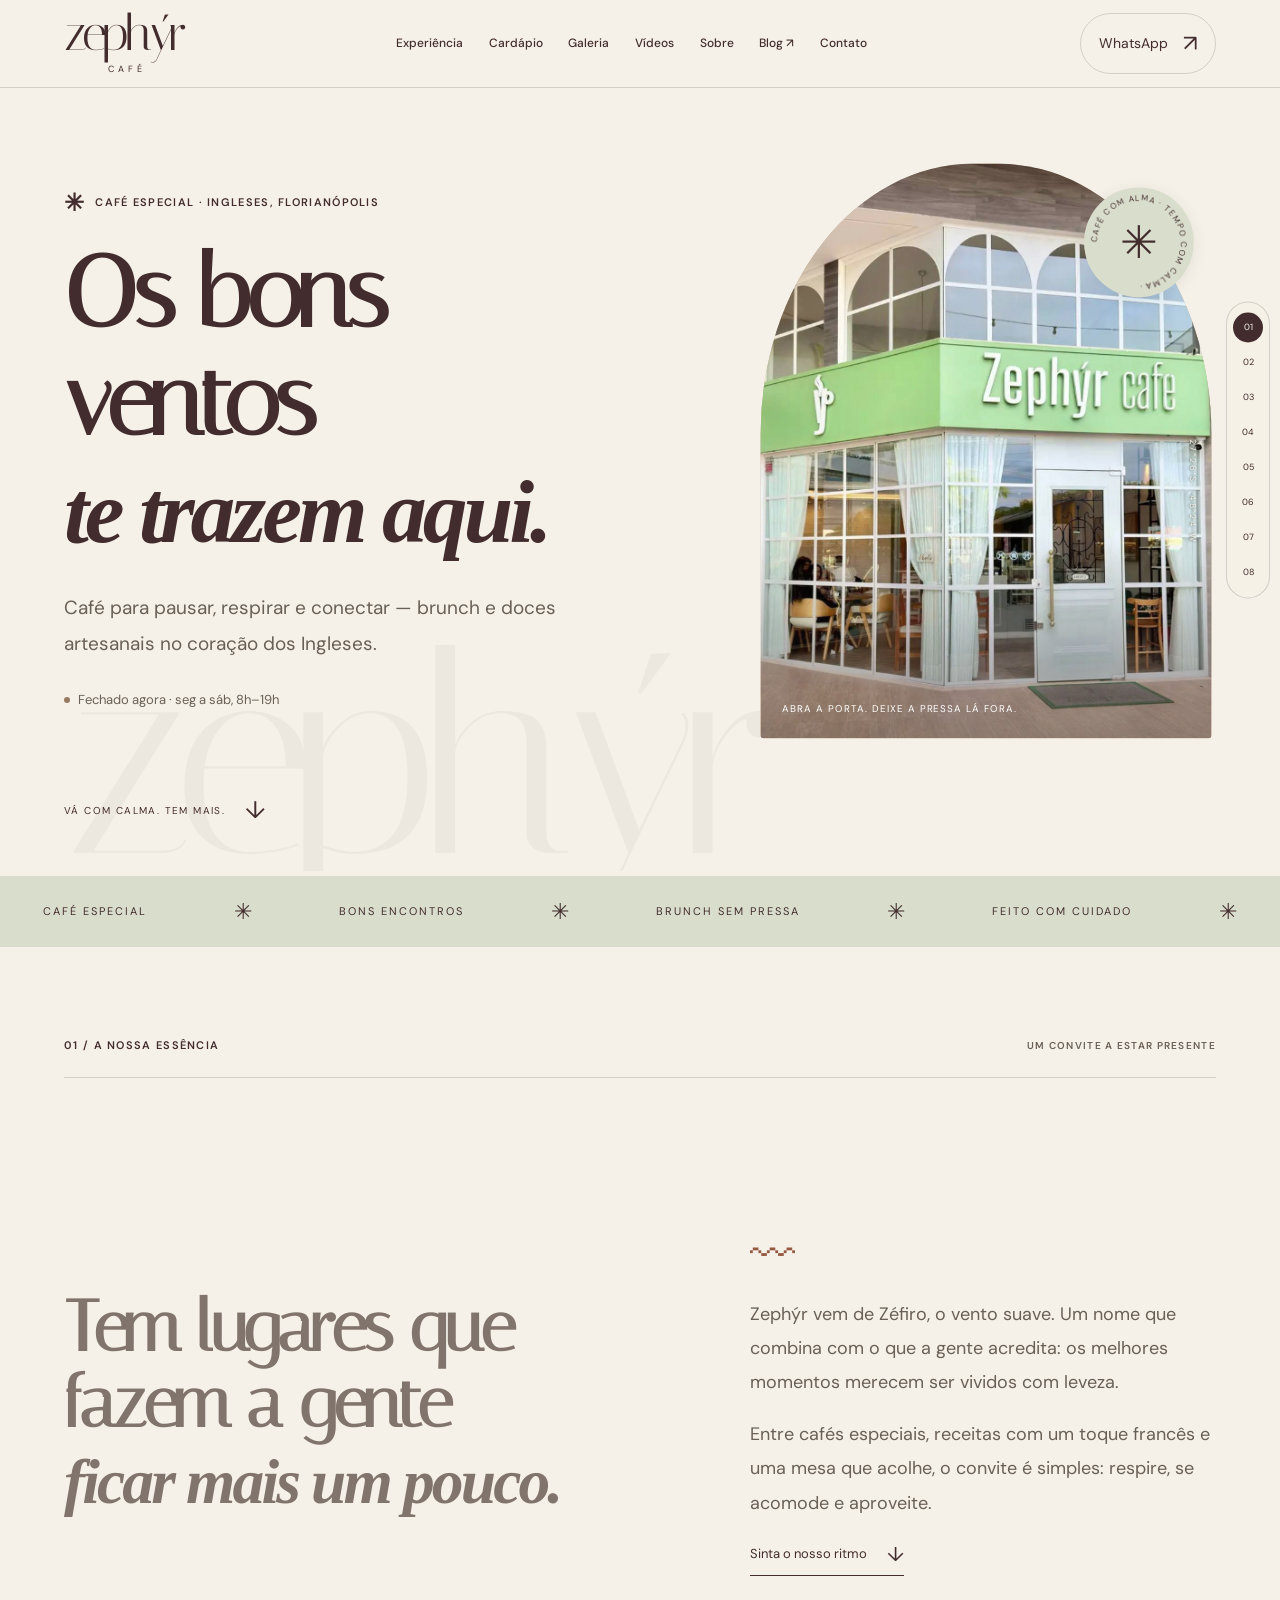
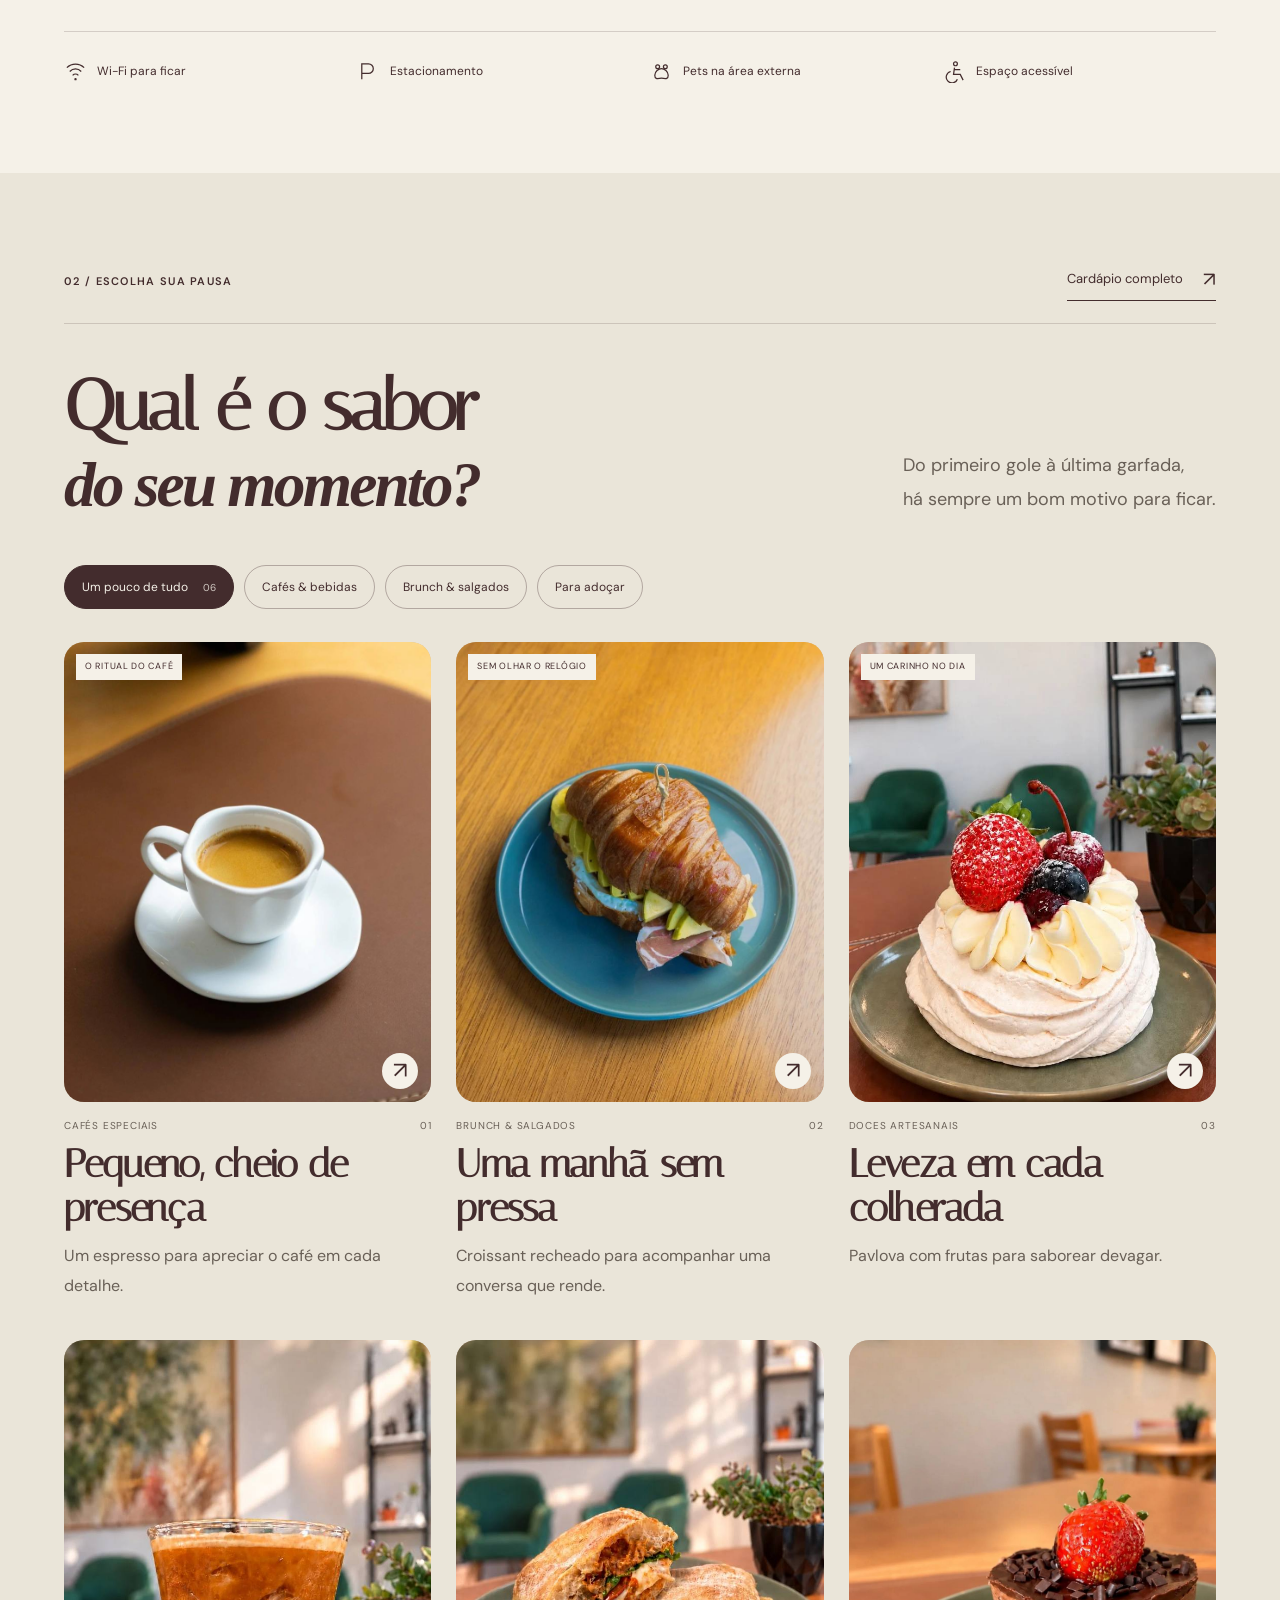
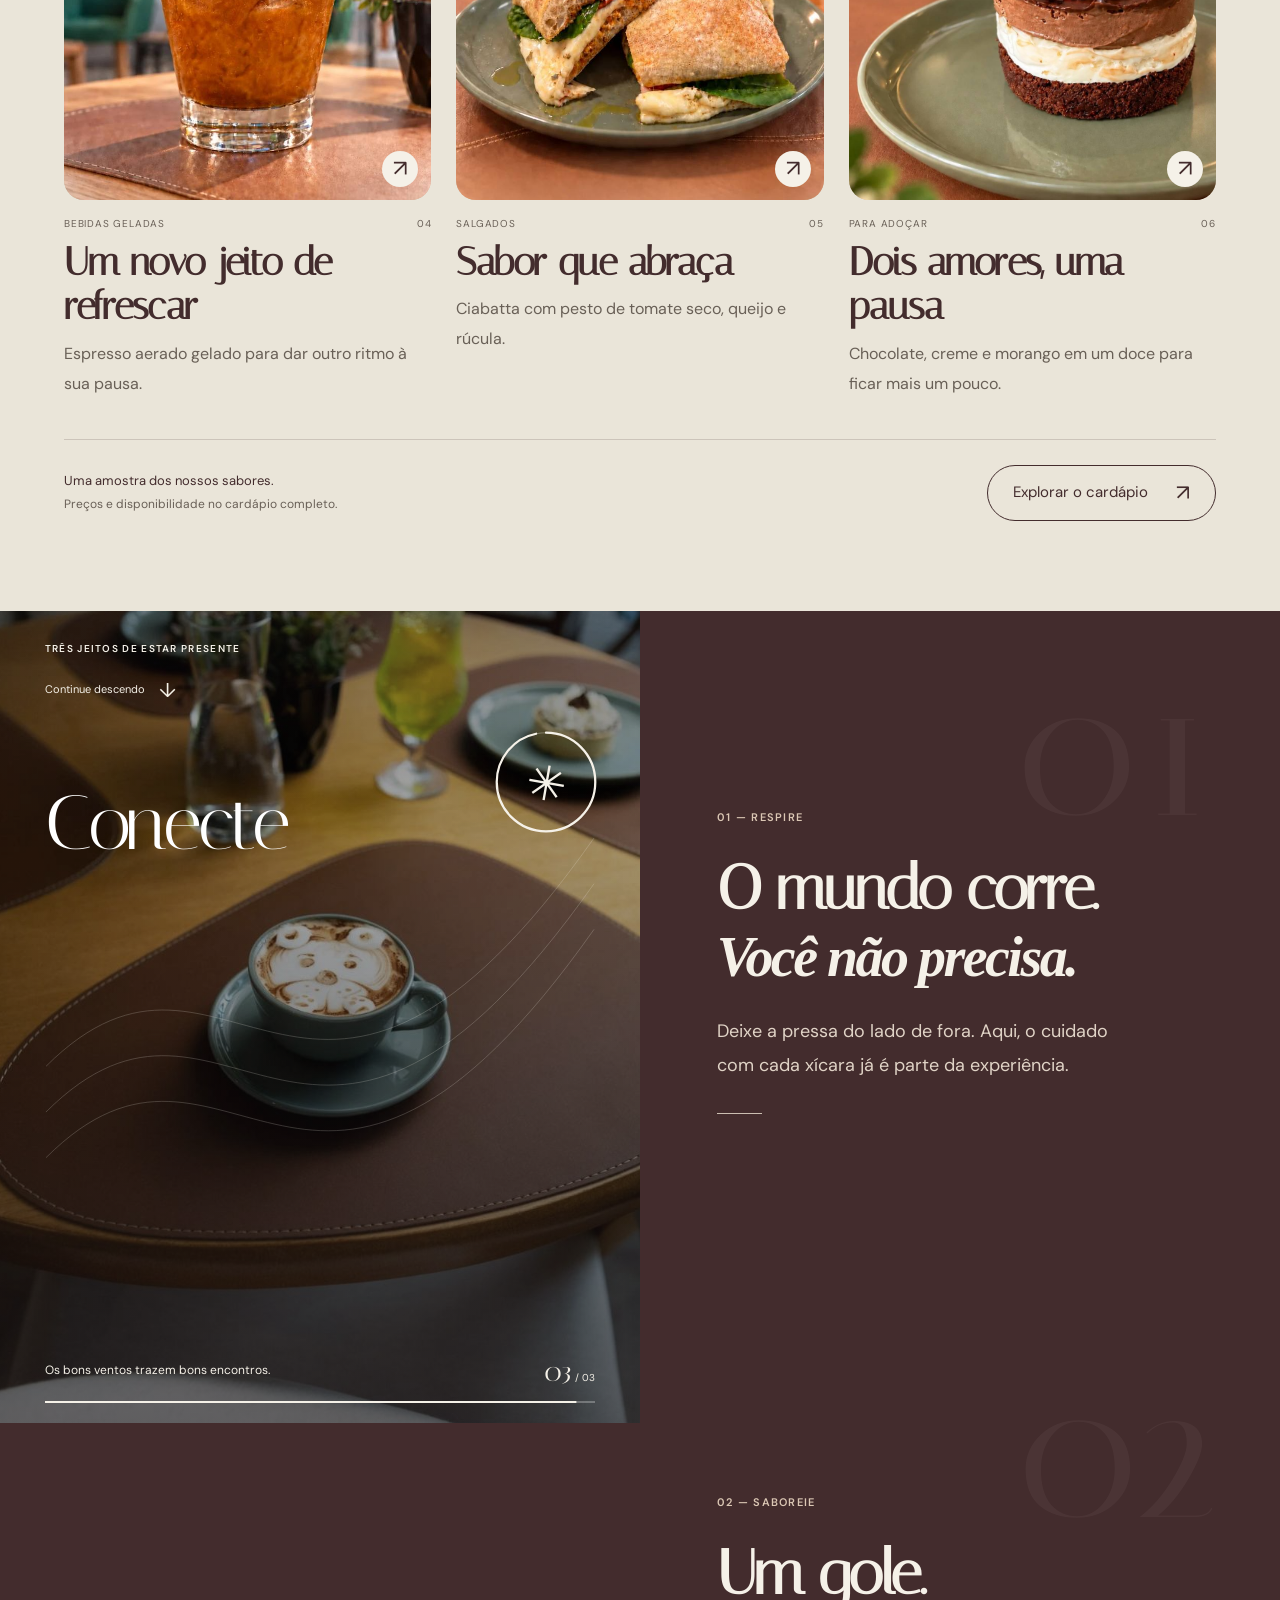
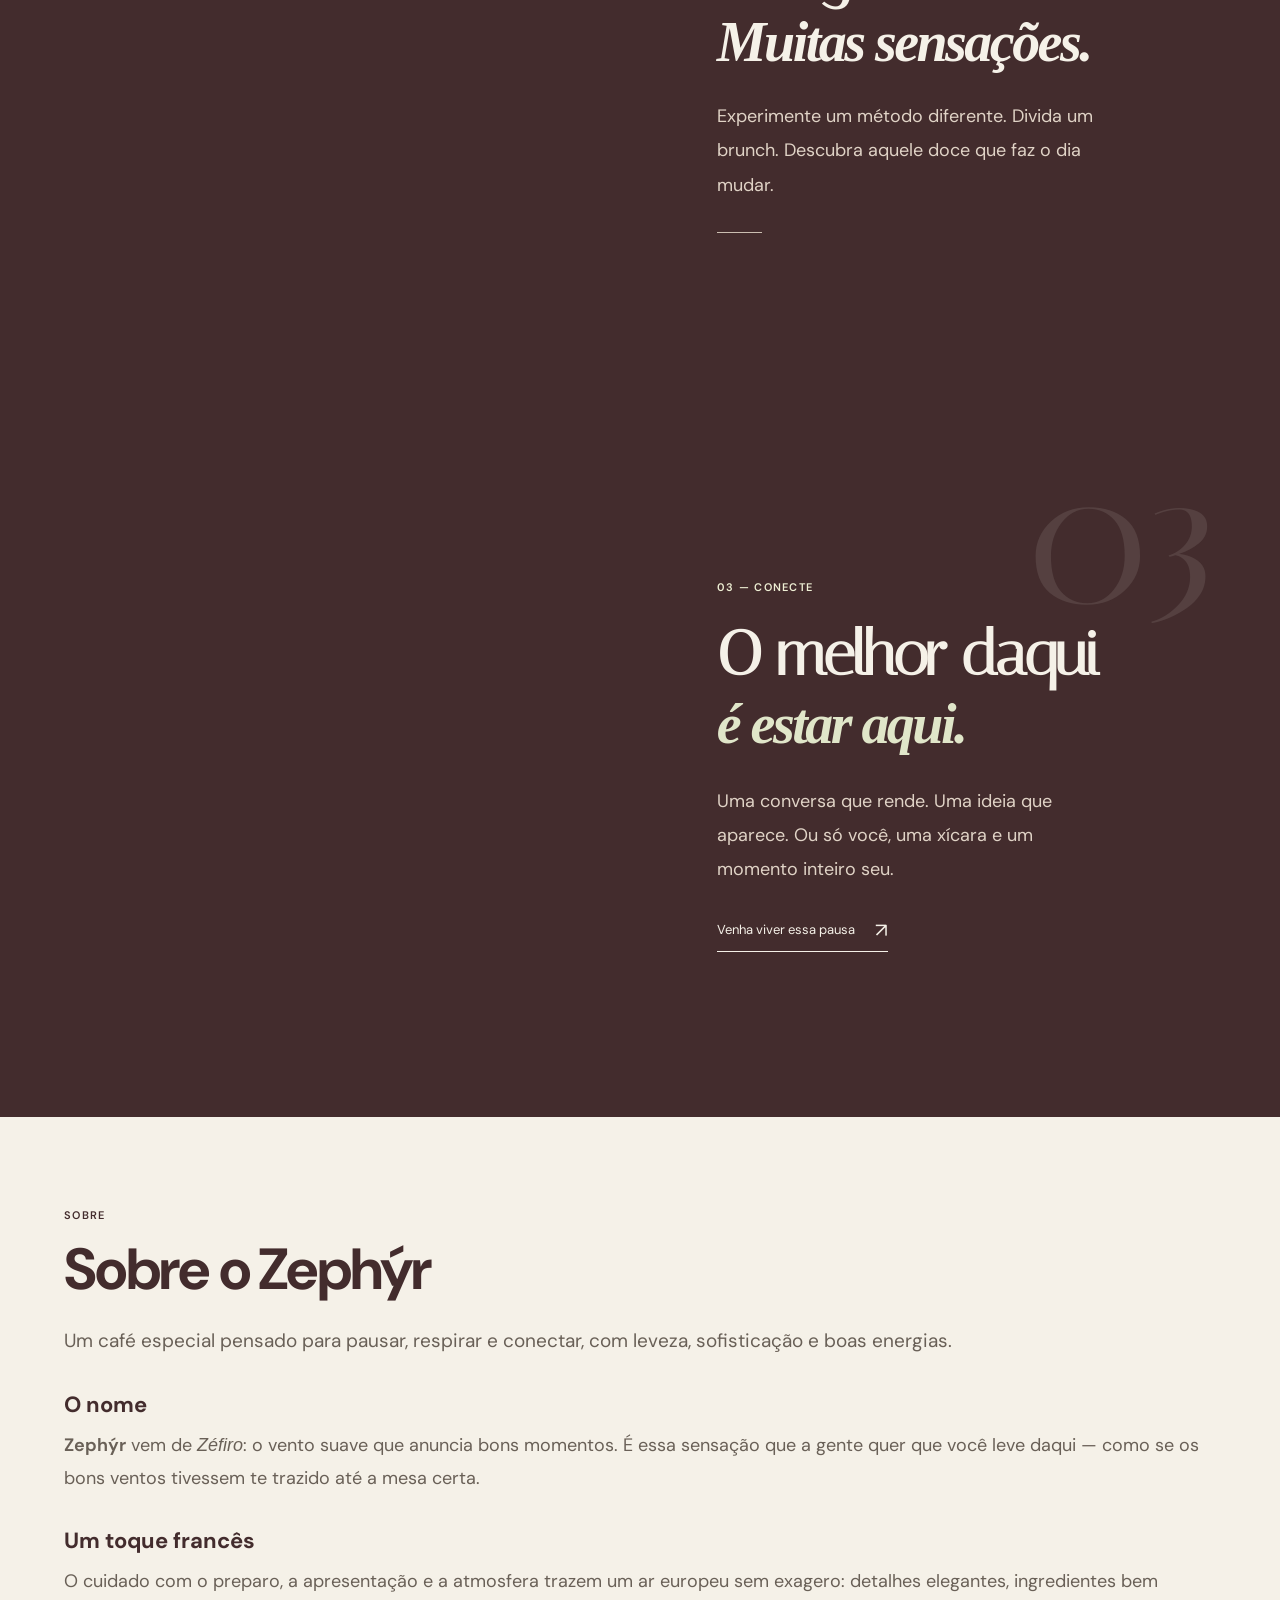
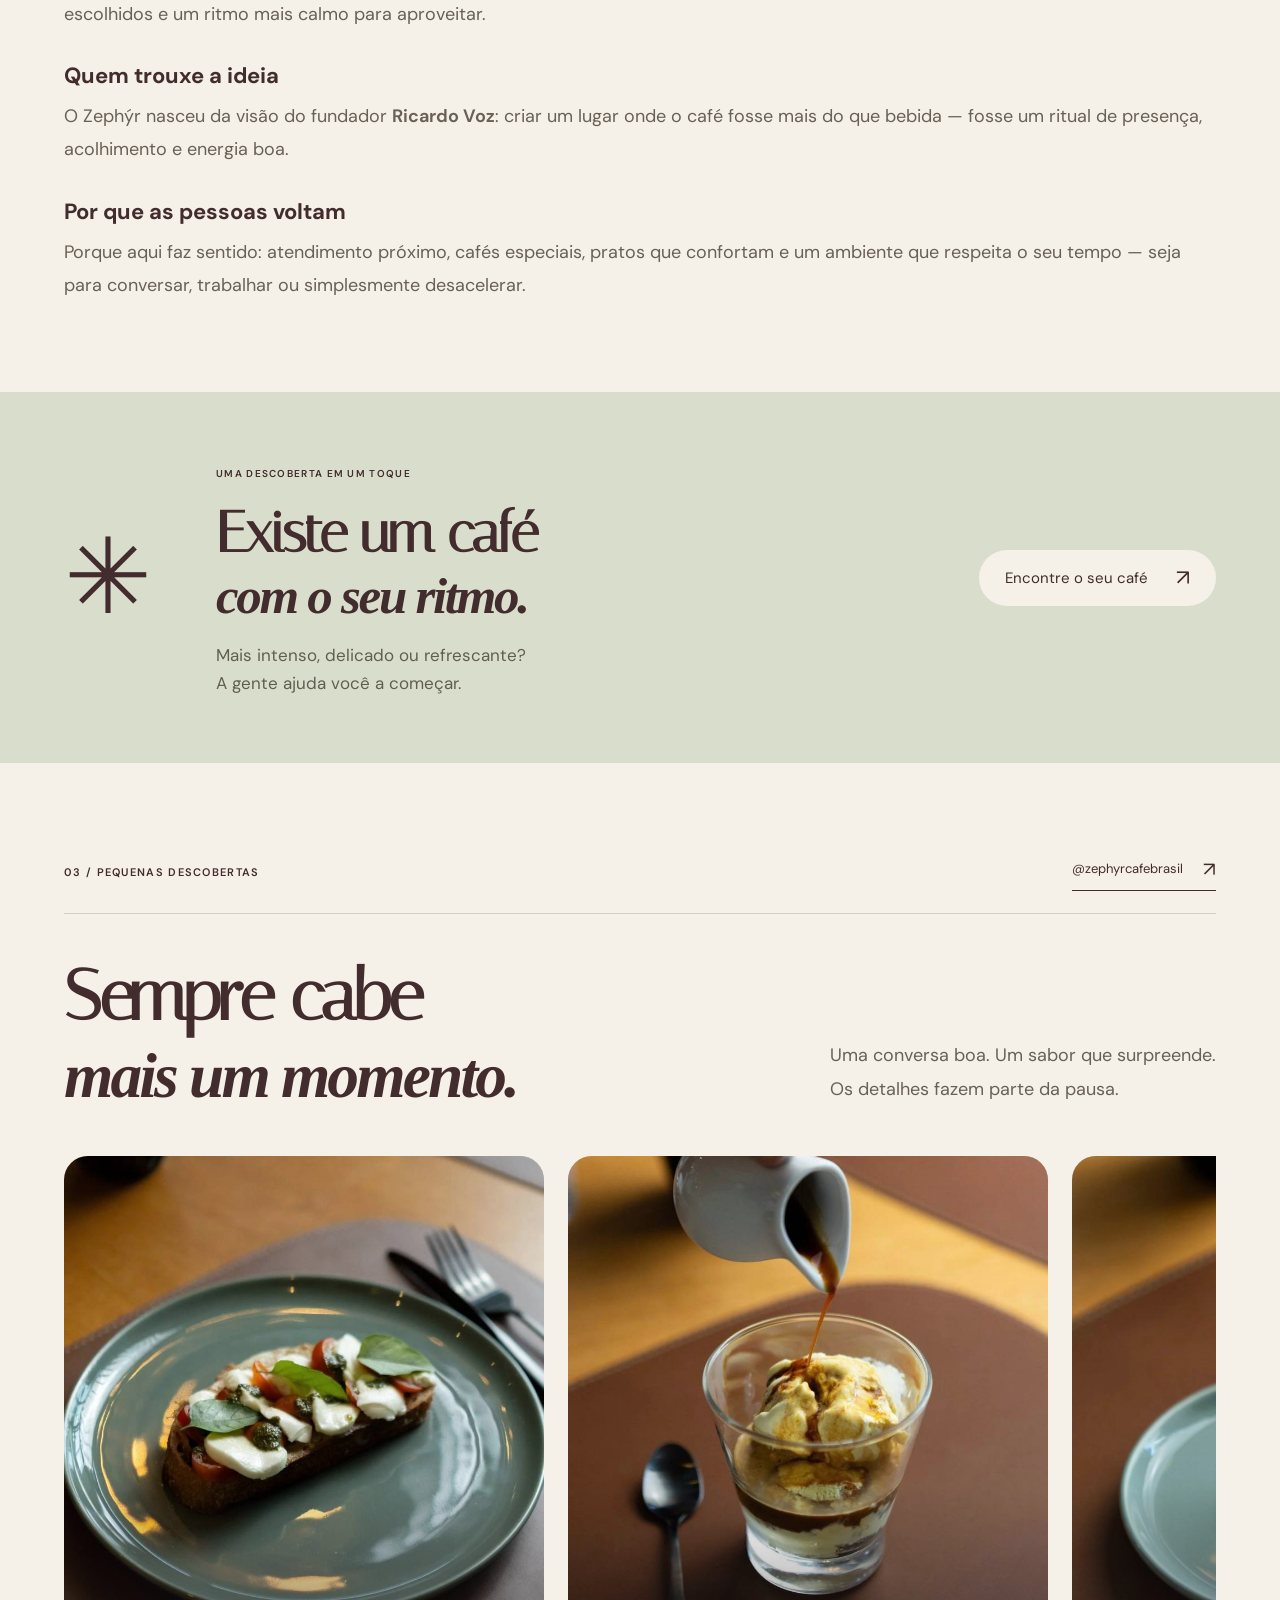
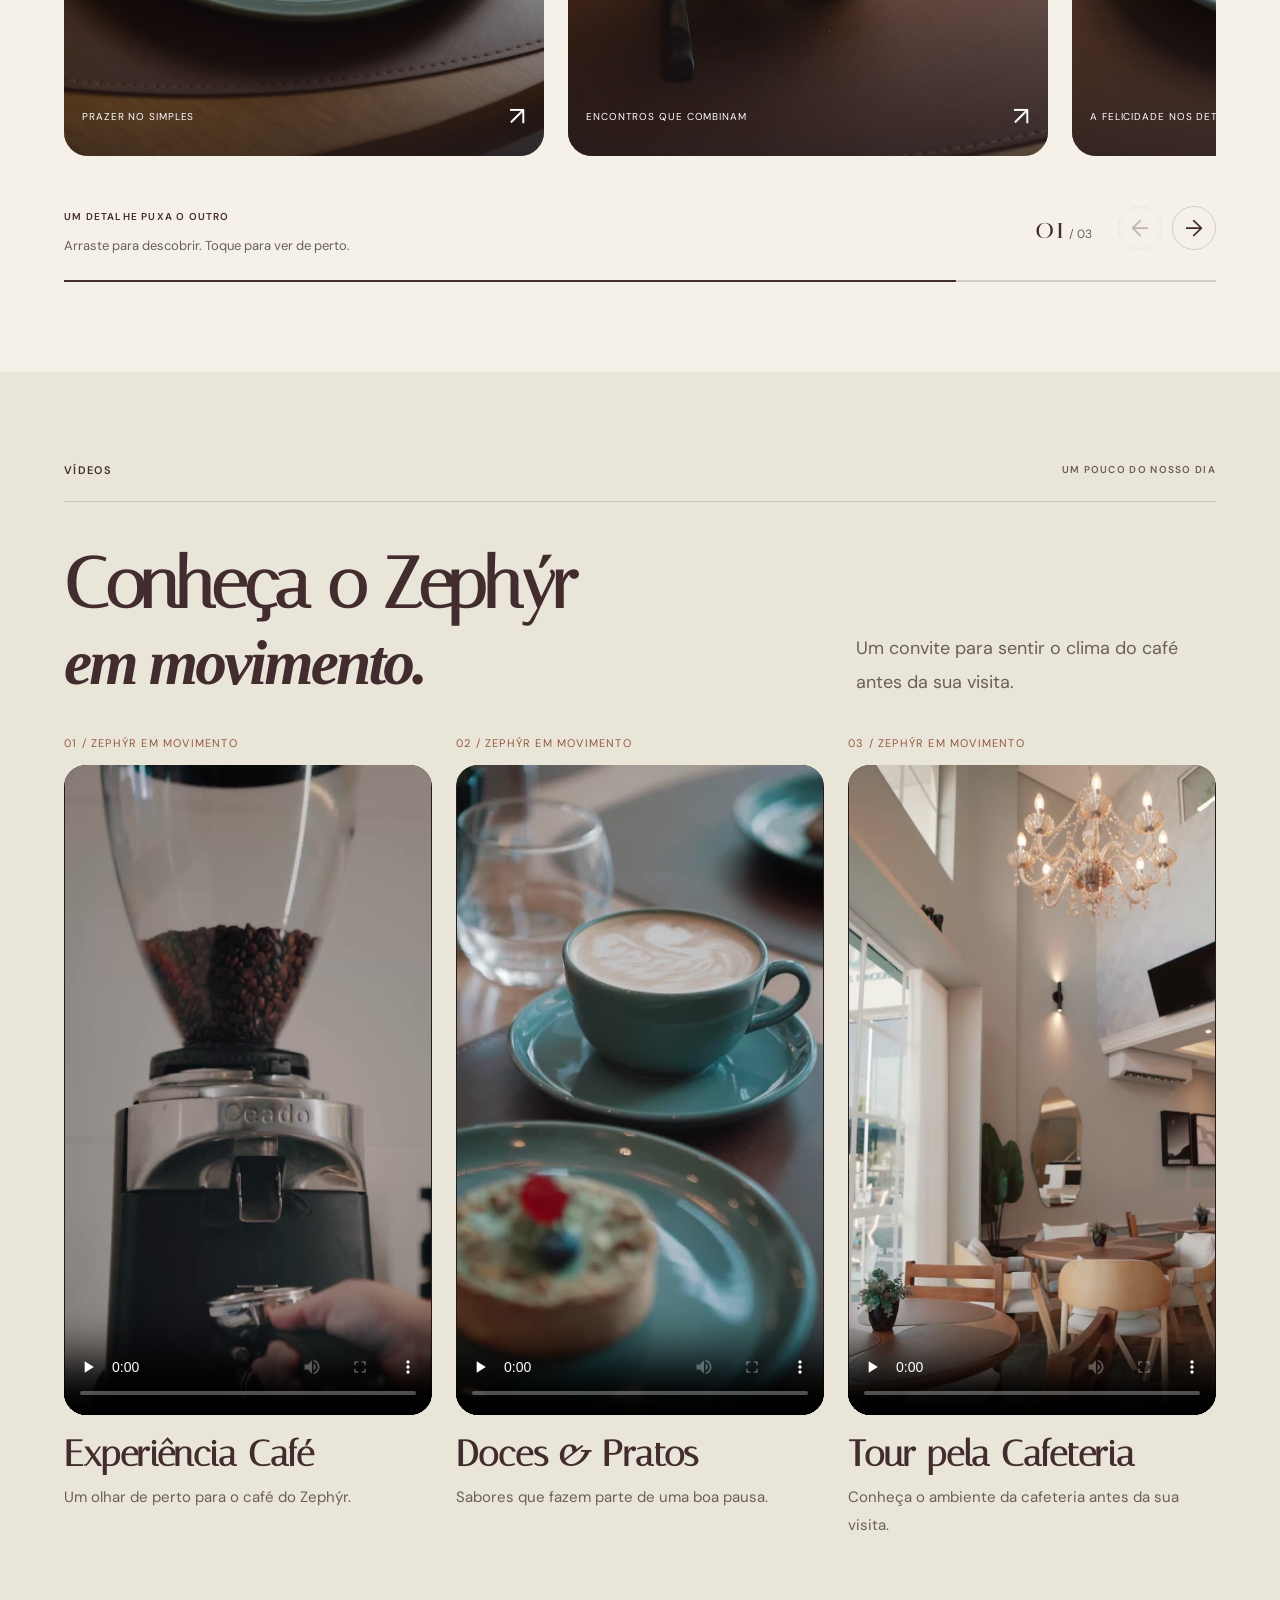
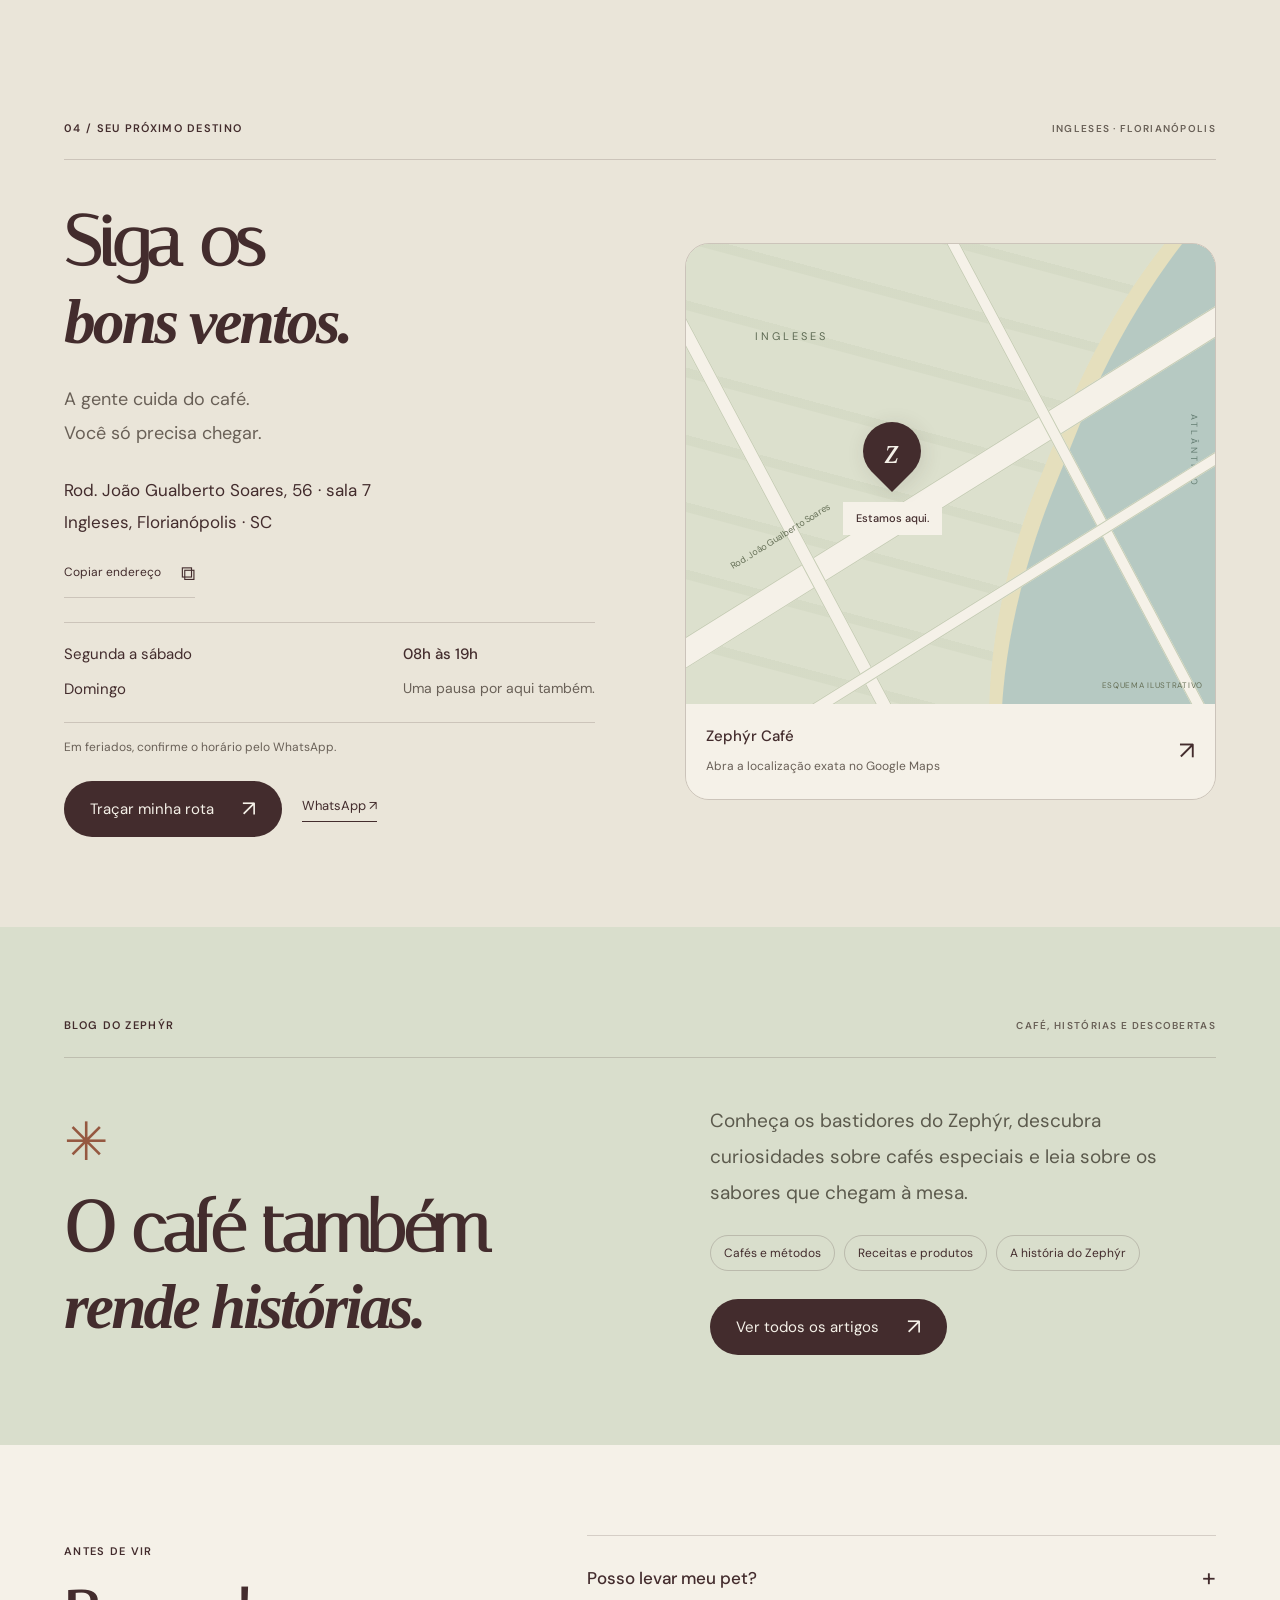
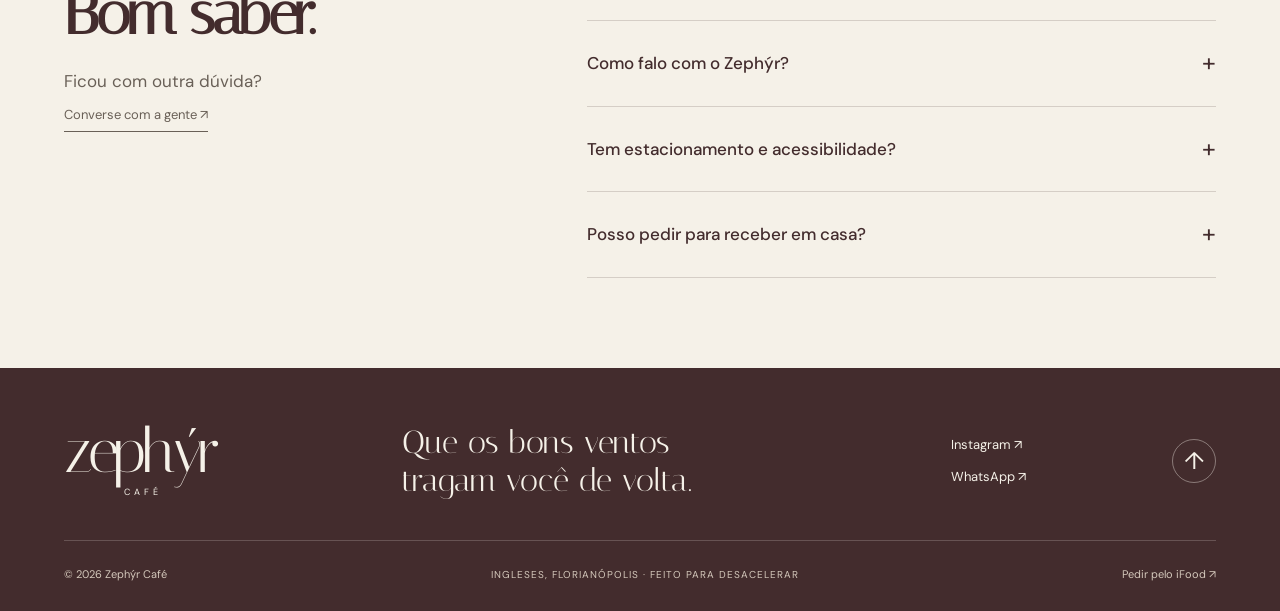
==== commit e8c0f58d: "Rename ind.html to index.html" ====
--- a/index.html
+++ b/index.html
@@ -2,7 +2,7 @@
 <html lang="pt-BR">
 <head>
 <meta charset="utf-8"><meta name="viewport" content="width=device-width,initial-scale=1">
-<meta name="zephyr-version" content="proposta-videos-sobre-v7">
+<meta name="zephyr-version" content="proposta-brisa-scroll-v9">
 <meta name="theme-color" content="#f5f1e8">
 <title>Zephýr Café — Um respiro nos Ingleses</title>
 <meta name="description" content="Cafés especiais, brunch e doces artesanais. Encontre seu momento no Zephýr Café, em Ingleses, Florianópolis. Segunda a sábado, das 8h às 19h.">
@@ -10,25 +10,25 @@
 <link href="https://fonts.googleapis.com/css2?family=DM+Sans:wght@400;450;500;550;600;650;700&family=Italiana&display=swap" rel="stylesheet">
 <style>
 :root{--cream:#f5f1e8;--paper:#eae5d9;--ink:#432c2d;--muted:#696057;--rust:#955840;--sage:#d9decc;--line:rgba(67,44,45,.18);--serif:'Italiana',Georgia,serif;--sans:'DM Sans',Arial,sans-serif;--gutter:clamp(20px,5vw,80px);--header:88px}
-*{box-sizing:border-box}html{scroll-behavior:smooth;scroll-padding-top:calc(var(--header) + 18px)}body{margin:0;background:var(--cream);color:var(--ink);font:16px/1.7 var(--sans);-webkit-font-smoothing:antialiased;overflow-wrap:break-word}main,section,article,nav,header,footer,div{min-width:0}button,input,textarea{font:inherit}button{cursor:pointer;color:inherit;border:0;background:none}a{color:inherit;text-decoration:none}img{display:block;max-width:100%;height:auto}svg{max-width:100%}h1,h2,h3,p{margin:0}h1,h2,h3{font-weight:400}h1,h2{font-family:var(--serif);line-height:1.08;letter-spacing:-.035em}h1{font-size:clamp(58px,7.2vw,104px)}h2{font-size:clamp(42px,5.1vw,76px)}em{font-family:Georgia,serif;font-weight:400;font-size:.9em;letter-spacing:-.045em}button,a{-webkit-tap-highlight-color:transparent}a:focus-visible,button:focus-visible,summary:focus-visible{outline:2px solid var(--rust);outline-offset:4px}[hidden]{display:none!important}::selection{background:var(--ink);color:var(--cream)}.sr-only{position:absolute;width:1px;height:1px;padding:0;margin:-1px;clip:rect(0,0,0,0);overflow:hidden;white-space:nowrap}.skip-link{position:fixed;z-index:100;left:16px;top:-100px;background:var(--cream);padding:12px 18px}.skip-link:focus{top:10px}#scroll-progress{position:fixed;z-index:100;left:0;right:0;top:0;height:3px;background:var(--rust);transform:scaleX(0);transform-origin:left}
+*{box-sizing:border-box}html{scroll-behavior:smooth;scroll-padding-top:calc(var(--header) + 18px)}body{margin:0;background:var(--cream);color:var(--ink);font:16px/1.7 var(--sans);-webkit-font-smoothing:antialiased;overflow-wrap:break-word}main,section,article,nav,header,footer,div{min-width:0}button,input,textarea{font:inherit}button{cursor:pointer;color:inherit;border:0;background:none}a{color:inherit;text-decoration:none}img{display:block;max-width:100%;height:auto}svg{max-width:100%}h1,h2,h3,p{margin:0}h1,h2,h3{font-weight:700}h1,h2{font-family:var(--serif);line-height:1.08;letter-spacing:-.035em;font-weight:700}h1{font-size:clamp(63px,7.776vw,112px);font-weight:700}h2{font-size:clamp(45px,5.508vw,82px);font-weight:700}em{font-family:Georgia,serif;font-weight:400;font-size:.9em;letter-spacing:-.045em}button,a{-webkit-tap-highlight-color:transparent}a:focus-visible,button:focus-visible,summary:focus-visible{outline:2px solid var(--rust);outline-offset:4px}[hidden]{display:none!important}::selection{background:var(--ink);color:var(--cream)}.sr-only{position:absolute;width:1px;height:1px;padding:0;margin:-1px;clip:rect(0,0,0,0);overflow:hidden;white-space:nowrap}.skip-link{position:fixed;z-index:100;left:16px;top:-100px;background:var(--cream);padding:12px 18px}.skip-link:focus{top:10px}#scroll-progress{position:fixed;z-index:100;left:0;right:0;top:0;height:3px;background:var(--rust);transform:scaleX(0);transform-origin:left}
 .site-header{position:sticky;top:0;z-index:40;display:flex;align-items:center;justify-content:space-between;gap:24px;height:var(--header);padding:12px var(--gutter);background:rgba(245,241,232,.98);border-bottom:1px solid var(--line)}.site-header.scrolled{box-shadow:0 3px 20px #432c2d08}.brand{font:50px/.85 var(--serif);letter-spacing:-4px;display:inline-flex;flex:none;flex-direction:column;align-items:center}.brand span{font:9px/1 var(--sans);letter-spacing:4px;margin:10px 0 0 6px}.desktop-nav{display:flex;gap:clamp(16px,2vw,28px);font-size:12px;font-weight:500}.desktop-nav a{padding:10px 0;white-space:nowrap}.desktop-nav a:hover{color:var(--rust)}.nav-whatsapp{display:flex;align-items:center;gap:18px;font-size:12px;white-space:nowrap;border-bottom:1px solid currentColor;padding:8px 0}.nav-whatsapp span{font-size:23px}.menu-toggle{display:none;width:44px;height:44px;flex:none;padding:10px}.menu-toggle span{display:block;height:1px;width:24px;background:currentColor;margin:6px 0;transition:transform .2s}.menu-toggle[aria-expanded=true] span:first-child{transform:translateY(3.5px) rotate(45deg)}.menu-toggle[aria-expanded=true] span:last-child{transform:translateY(-3.5px) rotate(-45deg)}.mobile-menu{position:absolute;top:100%;left:0;right:0;background:var(--cream);padding:14px var(--gutter) 24px;border-bottom:1px solid var(--line);box-shadow:0 14px 20px #432c2d0a;max-height:calc(100dvh - var(--header));overflow-y:auto}.mobile-menu a{display:block;padding:13px 0;border-bottom:1px solid var(--line);font-size:16px}
 .hero{position:relative;isolation:isolate;display:grid;grid-template-columns:minmax(0,1.1fr) minmax(0,.9fr);align-items:center;gap:34px clamp(30px,6vw,90px);padding:70px var(--gutter) 45px;max-width:1600px;margin:auto}.hero-copy{position:relative;z-index:2;translate:0 var(--copy-drift,0px)}.eyebrow,.tiny-label{font-size:11px;line-height:1.6;font-weight:600;letter-spacing:1.3px}.hero .eyebrow{display:flex;gap:10px;align-items:center}.small-star{font-size:24px;line-height:1}.hero h1{margin-top:25px}.hero-description{font-size:15px;color:var(--muted);line-height:1.9;margin:28px 0}.button{display:inline-flex;justify-content:space-between;align-items:center;gap:28px;min-height:54px;max-width:100%;padding:15px 23px;font-size:13px;line-height:1.5;border:1px solid transparent;transition:background .2s,color .2s,transform .2s}.button span{font-size:22px;flex:none;line-height:1}.button:hover{transform:translateY(-2px)}.button-dark{background:var(--ink);color:var(--cream)}.button-dark:hover{background:#64433d}.button-light{background:var(--cream);color:var(--ink)}.button-outline{border-color:var(--ink)}.button-outline:hover{background:var(--ink);color:var(--cream)}.hero-note{display:flex;align-items:center;gap:8px;font-size:12px;color:var(--muted);margin-top:18px}.status-dot{width:6px;height:6px;flex:none;border-radius:50%;background:#627752}.status-dot:has(+.is-closed){background:#977b61}.hero-art{position:relative;width:100%;max-width:460px;justify-self:end;translate:0 var(--hero-drift,0px)}.photo-frame{position:relative;aspect-ratio:1005/1280;overflow:hidden;background:#c9b6a0;border-radius:calc(47% - var(--hero-open,0)*36%) calc(47% - var(--hero-open,0)*36%) 3px 3px}.photo-frame .hero-photo{width:100%;height:100%;object-fit:cover;transform:scale(1.01);filter:saturate(.94)}.photo-shade{position:absolute;inset:0;background:linear-gradient(transparent 65%,#241c1b77)}.hero-photo-caption{position:absolute;bottom:22px;left:22px;right:22px;font-size:10px;letter-spacing:1.1px;line-height:1.6;color:#fff}.hero-coordinates{position:absolute;right:12px;top:48%;writing-mode:vertical-rl;font-size:9px;letter-spacing:2px;color:var(--cream);text-shadow:0 1px 3px #0009}.circle-stamp{position:absolute;top:24px;right:18px;width:112px;height:112px;display:grid;place-items:center;background:var(--sage);border-radius:50%;box-shadow:0 3px 15px #432c2d16}.circle-stamp svg{position:absolute;width:100%;height:100%;animation:stamp-spin 36s linear infinite}.circle-stamp text{font:10.5px var(--sans);letter-spacing:1.7px;fill:currentColor}.circle-stamp>span{font-size:46px}.hero-wordmark{position:absolute;z-index:-1;bottom:5px;left:var(--gutter);right:var(--gutter);font:clamp(130px,22vw,320px)/.8 var(--serif);letter-spacing:-.06em;opacity:.045;overflow:hidden;pointer-events:none}.scroll-cue{grid-column:1/-1;display:flex;align-items:center;gap:20px;font-size:10px;letter-spacing:1.4px;padding-top:12px;justify-self:start}.scroll-cue>span:last-child{font-size:24px}.ticker{overflow:hidden;background:var(--sage);padding:15px 0}.ticker-track{display:flex;align-items:center;gap:46px;width:max-content;animation:ticker-flow 28s linear infinite}.ticker span{font-size:11px;letter-spacing:2px;white-space:nowrap}.ticker i{font-size:22px;font-style:normal}
 .section-pad{padding:90px var(--gutter);max-width:1600px;margin:auto}.section-top{display:flex;align-items:center;justify-content:space-between;gap:20px;border-bottom:1px solid var(--line);padding-bottom:22px;margin-bottom:45px}.tiny-label{font-size:10px;color:var(--muted);text-align:right}.essence-grid{display:grid;grid-template-columns:minmax(0,1.25fr) minmax(0,1fr);gap:clamp(35px,8vw,120px);align-items:center}.essence-copy p{font-size:15px;line-height:1.9;color:var(--muted);margin-bottom:18px}.wind-mark{display:block;color:var(--rust);font-size:45px;line-height:1;margin-bottom:20px}.text-link{display:inline-flex;align-items:center;gap:20px;border-bottom:1px solid currentColor;font-size:13px;line-height:1.6;padding-bottom:5px}.text-link span{font-size:20px}.amenities{display:grid;grid-template-columns:repeat(4,minmax(0,1fr));gap:20px;border-top:1px solid var(--line);margin-top:55px;padding-top:28px}.amenities>span{display:flex;align-items:center;gap:10px;font-size:12px;line-height:1.6}.amenities svg{width:23px;height:23px;flex:none;stroke:currentColor;stroke-width:1.3;fill:none}.scroll-word{transition:color .2s}.js-scroll .scroll-word{color:#81746c}.js-scroll .scroll-word.lit{color:var(--ink)}
-.menu-section{max-width:none;background:var(--paper)}.menu-section>*{max-width:1440px;margin-left:auto;margin-right:auto}.menu-heading,.moments-heading{display:flex;align-items:flex-end;justify-content:space-between;gap:30px;margin-bottom:36px}.menu-heading>p,.moments-heading>p{font-size:14px;line-height:1.9;color:var(--muted);padding-bottom:5px}.menu-filters{display:flex;flex-wrap:wrap;gap:10px;padding:8px 0;margin-bottom:25px}.menu-filters button{border:1px solid #432c2d55;border-radius:30px;min-height:44px;padding:10px 17px;font-size:12px;line-height:1.4;transition:background .2s,color .2s}.menu-filters button.active,.menu-filters button:hover{background:var(--ink);color:var(--cream);border-color:var(--ink)}.menu-filters button span{font-size:10px;margin-left:12px;opacity:.8}.menu-filters button:focus-visible{outline-offset:2px}.menu-grid{display:grid;grid-template-columns:repeat(3,minmax(0,1fr));gap:40px 25px}.menu-image{display:block;position:relative;aspect-ratio:4/5;overflow:hidden;background:#cfbda6}.menu-image img{width:100%;height:100%;object-fit:cover;transition:transform .65s ease}.menu-image:hover img{transform:scale(1.04)}.photo-tag{position:absolute;top:12px;left:12px;right:auto;max-width:calc(100% - 24px);background:var(--cream);padding:6px 9px;font-size:9px;letter-spacing:.7px;line-height:1.5}.card-arrow{position:absolute;right:13px;bottom:13px;border-radius:50%;width:36px;height:36px;display:grid;place-items:center;font-size:23px;line-height:1;background:var(--cream)}.card-meta{display:flex;justify-content:space-between;gap:10px;font-size:10px;letter-spacing:.8px;line-height:1.6;color:var(--muted);margin:16px 0 8px}.menu-card h3{font:32px/1.15 var(--serif);letter-spacing:-.02em}.menu-card p{font-size:14px;color:var(--muted);line-height:1.8;margin-top:10px}.menu-bottom{display:flex;justify-content:space-between;align-items:center;gap:25px;margin-top:40px;padding-top:25px;border-top:1px solid var(--line)}.menu-bottom p{font-size:13px}.menu-bottom p span{color:var(--muted);font-size:12px}
-.ritual{display:grid;grid-template-columns:minmax(0,1fr) minmax(0,1fr);position:relative;background:var(--ink);color:var(--cream)}.ritual-sticky{position:sticky;top:var(--header);align-self:start;height:calc(100svh - var(--header));max-height:1000px;min-height:360px}.ritual-visual{position:relative;width:100%;height:100%;overflow:hidden;background:#77614f}.ritual-visual>img{width:100%;height:100%;object-fit:cover;filter:brightness(.65) saturate(.8);transition:opacity 180ms ease,transform .8s ease;transform:scale(1.015)}.ritual-visual.is-changing>img{transform:scale(1.055)}.ritual-overlay{position:absolute;inset:0;background:linear-gradient(#241b1d33,transparent 30%,#241b1d77)}.ritual-visual>.eyebrow{position:absolute;top:30px;left:7%;right:7%;font-size:10px}.ritual-scroll-hint{position:absolute;top:62px;left:7%;display:flex;align-items:center;gap:14px;font-size:11px}.ritual-scroll-hint>span{font-size:20px}.ritual-photo-footer{position:absolute;left:7%;right:7%;bottom:35px;display:flex;align-items:center;justify-content:space-between;gap:20px;font-size:12px;line-height:1.6}.ritual-photo-footer>span:last-child{font-size:10px;white-space:nowrap}.ritual-photo-footer b{font:28px var(--serif)}.ritual-progress-track{position:absolute;left:7%;right:7%;bottom:20px;height:2px;background:#ffffff44}.ritual-progress-track>span{display:block;width:100%;height:100%;background:var(--cream);transform:scaleX(0);transform-origin:left}.wind-lines{position:absolute;left:0;top:28%;width:100%;height:45%;fill:none;stroke:var(--cream);stroke-width:.7;opacity:.3;pointer-events:none}.ritual-step{min-height:78svh;padding:80px clamp(30px,6vw,100px);display:flex;flex-direction:column;justify-content:center;align-items:flex-start}.ritual-step .eyebrow{font-size:11px;color:#dbc7b4;margin-bottom:28px}.ritual-step h2{font-size:clamp(40px,4.5vw,66px)}.ritual-step p{font-size:15px;line-height:1.9;color:#e0d3c6;margin-top:25px;max-width:360px}.ritual-step .text-link{margin-top:28px}.step-line{height:1px;width:45px;background:#cbbeb1;margin-top:30px}.ritual-step h2,.ritual-step p{transition:transform .5s ease}.ritual-step.active h2{transform:translateY(-3px)}
-.coffee-finder{max-width:none;display:grid;grid-template-columns:auto minmax(0,1fr) auto;align-items:center;gap:clamp(25px,5vw,80px);background:var(--sage);padding-top:65px;padding-bottom:65px}.finder-symbol{font-size:105px;line-height:1}.coffee-finder h2{font-size:clamp(38px,4.1vw,62px);margin:16px 0}.coffee-finder p{font-size:14px;color:#615e51}.coffee-finder>.button{justify-self:end}.coffee-finder .eyebrow{font-size:10px}.gallery{display:grid;grid-template-columns:repeat(3,minmax(0,1fr));align-items:start;gap:22px}.gallery-photo{position:relative;width:100%;aspect-ratio:3/4;padding:0;overflow:hidden;background:#cbb9a3;text-align:left}.gallery-photo img{width:100%;height:100%;object-fit:cover;transition:transform .7s ease}.gallery-photo:nth-child(2){margin-top:25px}.gallery-photo:nth-child(3){margin-top:50px}.gallery-photo:hover img{transform:scale(1.035)}.gallery-photo:after{content:'';position:absolute;inset:55% 0 0;background:linear-gradient(transparent,#241b1dbb);pointer-events:none}.gallery-photo>span{position:absolute;z-index:1;left:18px;right:18px;bottom:18px;display:flex;align-items:center;justify-content:space-between;gap:10px;color:#fff;font-size:10px;letter-spacing:.9px;line-height:1.6}.gallery-photo b{font-size:26px;font-weight:400;flex:none}.gallery-footnote{font-size:12px;color:var(--muted);margin-top:25px;text-align:right}
+.menu-section{max-width:none;background:var(--paper)}.menu-section>*{max-width:1440px;margin-left:auto;margin-right:auto}.menu-heading,.moments-heading{display:flex;align-items:flex-end;justify-content:space-between;gap:30px;margin-bottom:36px}.menu-heading>p,.moments-heading>p{font-size:14px;line-height:1.9;color:var(--muted);padding-bottom:5px}.menu-filters{display:flex;flex-wrap:wrap;gap:10px;padding:8px 0;margin-bottom:25px}.menu-filters button{border:1px solid #432c2d55;border-radius:30px;min-height:44px;padding:10px 17px;font-size:12px;line-height:1.4;transition:background .2s,color .2s}.menu-filters button.active,.menu-filters button:hover{background:var(--ink);color:var(--cream);border-color:var(--ink)}.menu-filters button span{font-size:10px;margin-left:12px;opacity:.8}.menu-filters button:focus-visible{outline-offset:2px}.menu-grid{display:grid;grid-template-columns:repeat(3,minmax(0,1fr));gap:40px 25px}.menu-image{display:block;position:relative;aspect-ratio:4/5;overflow:hidden;background:#cfbda6}.menu-image img{width:100%;height:100%;object-fit:cover;transition:transform .65s ease}.menu-image:hover img{transform:scale(1.04)}.photo-tag{position:absolute;top:12px;left:12px;right:auto;max-width:calc(100% - 24px);background:var(--cream);padding:6px 9px;font-size:9px;letter-spacing:.7px;line-height:1.5}.card-arrow{position:absolute;right:13px;bottom:13px;border-radius:50%;width:36px;height:36px;display:grid;place-items:center;font-size:23px;line-height:1;background:var(--cream)}.card-meta{display:flex;justify-content:space-between;gap:10px;font-size:10px;letter-spacing:.8px;line-height:1.6;color:var(--muted);margin:16px 0 8px}.menu-card h3{font:700 35px/1.15 var(--serif);letter-spacing:-.02em;font-weight:700}.menu-card p{font-size:14px;color:var(--muted);line-height:1.8;margin-top:10px}.menu-bottom{display:flex;justify-content:space-between;align-items:center;gap:25px;margin-top:40px;padding-top:25px;border-top:1px solid var(--line)}.menu-bottom p{font-size:13px}.menu-bottom p span{color:var(--muted);font-size:12px}
+.ritual{display:grid;grid-template-columns:minmax(0,1fr) minmax(0,1fr);position:relative;background:var(--ink);color:var(--cream)}.ritual-sticky{position:sticky;top:var(--header);align-self:start;height:calc(100svh - var(--header));max-height:1000px;min-height:360px}.ritual-visual{position:relative;width:100%;height:100%;overflow:hidden;background:#77614f}.ritual-visual>img{width:100%;height:100%;object-fit:cover;filter:brightness(.65) saturate(.8);transition:opacity 180ms ease,transform .8s ease;transform:scale(1.015)}.ritual-visual.is-changing>img{transform:scale(1.055)}.ritual-overlay{position:absolute;inset:0;background:linear-gradient(#241b1d33,transparent 30%,#241b1d77)}.ritual-visual>.eyebrow{position:absolute;top:30px;left:7%;right:7%;font-size:10px}.ritual-scroll-hint{position:absolute;top:62px;left:7%;display:flex;align-items:center;gap:14px;font-size:11px}.ritual-scroll-hint>span{font-size:20px}.ritual-photo-footer{position:absolute;left:7%;right:7%;bottom:35px;display:flex;align-items:center;justify-content:space-between;gap:20px;font-size:12px;line-height:1.6}.ritual-photo-footer>span:last-child{font-size:10px;white-space:nowrap}.ritual-photo-footer b{font:28px var(--serif)}.ritual-progress-track{position:absolute;left:7%;right:7%;bottom:20px;height:2px;background:#ffffff44}.ritual-progress-track>span{display:block;width:100%;height:100%;background:var(--cream);transform:scaleX(0);transform-origin:left}.wind-lines{position:absolute;left:0;top:28%;width:100%;height:45%;fill:none;stroke:var(--cream);stroke-width:.7;opacity:.3;pointer-events:none}.ritual-step{min-height:78svh;padding:80px clamp(30px,6vw,100px);display:flex;flex-direction:column;justify-content:center;align-items:flex-start}.ritual-step .eyebrow{font-size:11px;color:#dbc7b4;margin-bottom:28px}.ritual-step h2{font-size:clamp(43px,4.86vw,71px);font-weight:700}.ritual-step p{font-size:15px;line-height:1.9;color:#e0d3c6;margin-top:25px;max-width:360px}.ritual-step .text-link{margin-top:28px}.step-line{height:1px;width:45px;background:#cbbeb1;margin-top:30px}.ritual-step h2,.ritual-step p{transition:transform .5s ease}.ritual-step.active h2{transform:translateY(-3px)}
+.coffee-finder{max-width:none;display:grid;grid-template-columns:auto minmax(0,1fr) auto;align-items:center;gap:clamp(25px,5vw,80px);background:var(--sage);padding-top:65px;padding-bottom:65px}.finder-symbol{font-size:105px;line-height:1}.coffee-finder h2{font-size:clamp(41px,4.428vw,67px);margin:16px 0;font-weight:700}.coffee-finder p{font-size:14px;color:#615e51}.coffee-finder>.button{justify-self:end}.coffee-finder .eyebrow{font-size:10px}.gallery{display:grid;grid-template-columns:repeat(3,minmax(0,1fr));align-items:start;gap:22px}.gallery-photo{position:relative;width:100%;aspect-ratio:3/4;padding:0;overflow:hidden;background:#cbb9a3;text-align:left}.gallery-photo img{width:100%;height:100%;object-fit:cover;transition:transform .7s ease}.gallery-photo:nth-child(2){margin-top:25px}.gallery-photo:nth-child(3){margin-top:50px}.gallery-photo:hover img{transform:scale(1.035)}.gallery-photo:after{content:'';position:absolute;inset:55% 0 0;background:linear-gradient(transparent,#241b1dbb);pointer-events:none}.gallery-photo>span{position:absolute;z-index:1;left:18px;right:18px;bottom:18px;display:flex;align-items:center;justify-content:space-between;gap:10px;color:#fff;font-size:10px;letter-spacing:.9px;line-height:1.6}.gallery-photo b{font-size:26px;font-weight:400;flex:none}.gallery-footnote{font-size:12px;color:var(--muted);margin-top:25px;text-align:right}
 .visit{max-width:none;background:var(--paper)}.visit>*{max-width:1440px;margin-left:auto;margin-right:auto}.visit-grid{display:grid;grid-template-columns:minmax(0,1fr) minmax(0,1fr);gap:clamp(35px,7vw,100px);align-items:center}.visit-intro{font-size:15px;line-height:1.9;color:var(--muted);margin:24px 0}.visit address{font-style:normal;font-size:14px;line-height:1.9}.address-tools{display:flex;align-items:center;gap:15px;flex-wrap:wrap;margin-top:10px}.address-tools .text-link{min-height:40px;padding:8px 0;font-size:12px;border-color:var(--line)}#copy-feedback{font-size:12px;color:#50603d}#copy-address.copied{color:#50603d}.hours{display:grid;grid-template-columns:minmax(0,1fr) auto;gap:10px 20px;margin:24px 0;padding:19px 0;border-top:1px solid var(--line);border-bottom:1px solid var(--line);font-size:13px}.hours strong{font-weight:500}.hours span:last-child{font-size:12px;color:var(--muted);text-align:right}.holiday-note{font-size:12px;color:var(--muted);margin:-10px 0 24px}.visit-actions{display:flex;align-items:center;flex-wrap:wrap;gap:20px}.location-card{border:1px solid var(--line)}.map-art{position:relative;aspect-ratio:1.15;overflow:hidden;background:#dce0cd;background-image:repeating-linear-gradient(15deg,transparent 0,transparent 55px,#b7c1a52b 56px,#b7c1a52b 65px)}.map-art:before{content:'';position:absolute;top:-30%;right:-45%;width:75%;height:180%;transform:rotate(22deg);border-left:17px solid #e5dfbd;border-radius:47% 20% 0 45%;background:#b6c9c2}.map-sea{position:absolute;right:14px;top:37%;writing-mode:vertical-rl;font-size:9px;letter-spacing:3px;color:#647d72}.map-neighborhood{position:absolute;top:18%;left:13%;font-size:11px;letter-spacing:3px;color:#5d6a53}.map-road{position:absolute;background:var(--cream);border:1px solid #c7ceb6}.road-one{height:27px;width:160%;left:-30%;top:50%;transform:rotate(-32deg)}.road-two{height:14px;width:150%;left:-60%;top:50%;transform:rotate(62deg)}.road-three{height:12px;width:150%;left:-10%;top:30%;transform:rotate(62deg)}.road-four{height:12px;width:150%;left:-30%;top:85%;transform:rotate(-32deg)}.map-pin{position:absolute;top:45%;left:39%;transform:translate(-50%,-50%);display:flex;flex-direction:column;align-items:center}.map-pin>span{display:grid;place-items:center;width:58px;height:58px;transform:rotate(-45deg);border-radius:50% 50% 50% 0;background:var(--ink);color:var(--cream);font:italic 36px Georgia,serif;line-height:1;box-shadow:0 4px 20px #432c2d20}.map-pin i{transform:rotate(45deg)}.map-pin b{position:absolute;top:80px;padding:7px 13px;background:var(--cream);font-size:11px;font-weight:500;white-space:nowrap}.map-road-label{position:absolute;top:62%;left:7%;transform:rotate(-32deg);font-size:9px;color:#667057}.map-legend{position:absolute;right:12px;bottom:12px;font-size:8px;letter-spacing:.7px;color:#667057}.map-link{display:flex;align-items:center;justify-content:space-between;gap:18px;padding:20px;background:var(--cream)}.map-link b{display:block;font-size:15px;font-weight:500}.map-link small{font-size:12px;color:var(--muted)}.map-link>span:last-child{font-size:25px}
-.faq{display:grid;grid-template-columns:minmax(0,1fr) minmax(0,1.45fr);gap:clamp(35px,7vw,100px)}.faq h2{font-size:56px;margin:18px 0}.faq>div>p{font-size:14px;color:var(--muted)}.faq .text-link{margin-top:8px}.faq-list{border-top:1px solid var(--line)}.faq-list details{padding:21px 0;border-bottom:1px solid var(--line)}.faq-list summary{display:flex;align-items:center;justify-content:space-between;gap:20px;list-style:none;cursor:pointer;font-size:15px;font-weight:500;min-height:28px}.faq-list summary::-webkit-details-marker{display:none}.faq-list summary span{font-size:25px;font-weight:400;transition:transform .2s}.faq-list details[open] summary span{transform:rotate(45deg)}.faq-list details p{font-size:14px;line-height:1.9;color:var(--muted);margin-top:15px}.faq-list details a{text-decoration:underline}.footer{background:var(--ink);color:var(--cream);padding:55px var(--gutter) 28px}.footer-top,.footer-bottom{max-width:1440px;margin:auto}.footer-top{display:grid;grid-template-columns:minmax(100px,1fr) minmax(0,1.3fr) minmax(0,1fr) auto;align-items:center;gap:28px;padding-bottom:40px}.footer .brand{font-size:62px;justify-self:start}.footer-top p{font:32px/1.2 var(--serif)}.footer-social{display:flex;flex-direction:column;gap:10px;justify-self:center;font-size:13px}.back-top{display:grid;place-items:center;width:44px;height:44px;border:1px solid #f5f1e866;border-radius:50%;font-size:24px}.footer-bottom{display:flex;align-items:center;justify-content:space-between;flex-wrap:wrap;gap:15px;padding-top:24px;border-top:1px solid #f5f1e833;font-size:11px;color:#d4c8bb}.footer-bottom>span:nth-child(2){font-size:10px;letter-spacing:1px}.mobile-cta{display:none}
+.faq{display:grid;grid-template-columns:minmax(0,1fr) minmax(0,1.45fr);gap:clamp(35px,7vw,100px)}.faq h2{font-size:60px;margin:18px 0;font-weight:700}.faq>div>p{font-size:14px;color:var(--muted)}.faq .text-link{margin-top:8px}.faq-list{border-top:1px solid var(--line)}.faq-list details{padding:21px 0;border-bottom:1px solid var(--line)}.faq-list summary{display:flex;align-items:center;justify-content:space-between;gap:20px;list-style:none;cursor:pointer;font-size:15px;font-weight:500;min-height:28px}.faq-list summary::-webkit-details-marker{display:none}.faq-list summary span{font-size:25px;font-weight:400;transition:transform .2s}.faq-list details[open] summary span{transform:rotate(45deg)}.faq-list details p{font-size:14px;line-height:1.9;color:var(--muted);margin-top:15px}.faq-list details a{text-decoration:underline}.footer{background:var(--ink);color:var(--cream);padding:55px var(--gutter) 28px}.footer-top,.footer-bottom{max-width:1440px;margin:auto}.footer-top{display:grid;grid-template-columns:minmax(100px,1fr) minmax(0,1.3fr) minmax(0,1fr) auto;align-items:center;gap:28px;padding-bottom:40px}.footer .brand{font-size:62px;justify-self:start}.footer-top p{font:32px/1.2 var(--serif)}.footer-social{display:flex;flex-direction:column;gap:10px;justify-self:center;font-size:13px}.back-top{display:grid;place-items:center;width:44px;height:44px;border:1px solid #f5f1e866;border-radius:50%;font-size:24px}.footer-bottom{display:flex;align-items:center;justify-content:space-between;flex-wrap:wrap;gap:15px;padding-top:24px;border-top:1px solid #f5f1e833;font-size:11px;color:#d4c8bb}.footer-bottom>span:nth-child(2){font-size:10px;letter-spacing:1px}.mobile-cta{display:none}
 .chapter-nav{position:fixed;right:10px;top:50%;transform:translateY(-50%);z-index:25;display:flex;flex-direction:column;gap:5px;padding:10px 6px;border:1px solid var(--line);border-radius:35px;background:#f5f1e8f5}.chapter-nav a{position:relative;display:grid;place-items:center;width:30px;height:30px;border-radius:50%;font-size:9px}.chapter-nav a.active{background:var(--ink);color:var(--cream)}.chapter-nav a i{display:none}.chapter-nav a b{display:none;position:absolute;right:42px;background:var(--cream);color:var(--ink);font-size:11px;font-weight:500;white-space:nowrap;padding:7px 12px;border:1px solid var(--line)}.chapter-nav a:hover b,.chapter-nav a:focus-visible b{display:block}.chapter-label{position:absolute;width:1px;height:1px;overflow:hidden;clip:rect(0,0,0,0)}
-dialog{color:var(--ink);padding:0;border:0;width:min(900px,calc(100% - 28px));max-width:calc(100% - 28px);max-height:calc(100dvh - 28px);overflow:auto;background:var(--cream)}dialog::backdrop{background:#241b1ddd;backdrop-filter:blur(4px)}body.dialog-open{overflow:hidden}.dialog-close{position:absolute;right:12px;top:12px;z-index:4;display:grid;place-items:center;width:44px;height:44px;border-radius:50%;background:var(--cream);font-size:30px;line-height:1}.photo-dialog[open]{display:grid;grid-template-rows:minmax(0,1fr) auto;height:min(850px,calc(100dvh - 28px));overflow:hidden}.photo-viewer{min-height:0;position:relative;display:grid;place-items:center;background:#241b1d}.photo-viewer #dialog-image{width:100%;height:100%;min-height:0;object-fit:contain}.photo-nav{position:absolute;top:50%;z-index:3;transform:translateY(-50%);display:grid;place-items:center;width:44px;height:44px;border-radius:50%;background:var(--cream);font-size:24px}.photo-prev{left:10px}.photo-next{right:10px}.photo-dialog-footer{display:flex;justify-content:space-between;align-items:center;gap:20px;padding:16px 20px}.photo-dialog-footer p{font-size:13px;line-height:1.6}.photo-dialog-footer>span{flex:none;font-size:12px;color:var(--muted)}.coffee-dialog{width:min(520px,calc(100% - 28px));padding:35px clamp(22px,5vw,44px)}.quiz-star{display:block;font-size:40px;line-height:1;color:var(--rust);margin-bottom:24px}.coffee-dialog>.eyebrow{font-size:10px}.coffee-dialog h2{font-size:clamp(36px,7vw,50px);margin:18px 0 28px}.coffee-dialog #quiz-options{display:grid;gap:10px}.coffee-dialog #quiz-options button{display:flex;align-items:center;justify-content:space-between;gap:15px;min-height:48px;padding:12px 15px;border:1px solid var(--line);text-align:left;font-size:14px}.coffee-dialog #quiz-options button:hover{background:var(--sage)}#quiz-result h3{font:32px/1.15 var(--serif);margin:12px 0}#quiz-result p{font-size:14px;color:var(--muted);line-height:1.85;margin-bottom:18px}#quiz-result .button{margin-bottom:10px}.quiz-reset{margin-top:18px}.reveal{opacity:1;transform:none}.reveal.in-view{animation:arrive .65s both}.menu-card:nth-child(3n+2).in-view{animation-delay:60ms}.menu-card:nth-child(3n).in-view{animation-delay:120ms}
+dialog{color:var(--ink);padding:0;border:0;width:min(900px,calc(100% - 28px));max-width:calc(100% - 28px);max-height:calc(100dvh - 28px);overflow:auto;background:var(--cream)}dialog::backdrop{background:#241b1ddd;backdrop-filter:blur(4px)}body.dialog-open{overflow:hidden}.dialog-close{position:absolute;right:12px;top:12px;z-index:4;display:grid;place-items:center;width:44px;height:44px;border-radius:50%;background:var(--cream);font-size:30px;line-height:1}.photo-dialog[open]{display:grid;grid-template-rows:minmax(0,1fr) auto;height:min(850px,calc(100dvh - 28px));overflow:hidden}.photo-viewer{min-height:0;position:relative;display:grid;place-items:center;background:#241b1d}.photo-viewer #dialog-image{width:100%;height:100%;min-height:0;object-fit:contain}.photo-nav{position:absolute;top:50%;z-index:3;transform:translateY(-50%);display:grid;place-items:center;width:44px;height:44px;border-radius:50%;background:var(--cream);font-size:24px}.photo-prev{left:10px}.photo-next{right:10px}.photo-dialog-footer{display:flex;justify-content:space-between;align-items:center;gap:20px;padding:16px 20px}.photo-dialog-footer p{font-size:13px;line-height:1.6}.photo-dialog-footer>span{flex:none;font-size:12px;color:var(--muted)}.coffee-dialog{width:min(520px,calc(100% - 28px));padding:35px clamp(22px,5vw,44px)}.quiz-star{display:block;font-size:40px;line-height:1;color:var(--rust);margin-bottom:24px}.coffee-dialog>.eyebrow{font-size:10px}.coffee-dialog h2{font-size:clamp(39px,7.56vw,54px);margin:18px 0 28px;font-weight:700}.coffee-dialog #quiz-options{display:grid;gap:10px}.coffee-dialog #quiz-options button{display:flex;align-items:center;justify-content:space-between;gap:15px;min-height:48px;padding:12px 15px;border:1px solid var(--line);text-align:left;font-size:14px}.coffee-dialog #quiz-options button:hover{background:var(--sage)}#quiz-result h3{font:700 35px/1.15 var(--serif);margin:12px 0;font-weight:700}#quiz-result p{font-size:14px;color:var(--muted);line-height:1.85;margin-bottom:18px}#quiz-result .button{margin-bottom:10px}.quiz-reset{margin-top:18px}.reveal{opacity:1;transform:none}.reveal.in-view{animation:arrive .65s both}.menu-card:nth-child(3n+2).in-view{animation-delay:60ms}.menu-card:nth-child(3n).in-view{animation-delay:120ms}
 @keyframes arrive{from{transform:translateY(18px)}to{transform:translateY(0)}}@keyframes stamp-arrive{from{transform:rotate(-25deg)}to{transform:rotate(0)}}@keyframes ticker-arrive{from{transform:translateX(0)}to{transform:translateX(-45px)}}
 @media(min-width:1600px){.menu-section,.visit,.coffee-finder{padding-left:max(var(--gutter),calc((100vw - 1440px)/2));padding-right:max(var(--gutter),calc((100vw - 1440px)/2))}}
-@media(max-width:1100px){.desktop-nav,.chapter-nav{display:none}.menu-toggle{display:block}.site-header{gap:20px}.nav-whatsapp{margin-left:auto}.hero{gap:32px;padding-top:50px}.hero .eyebrow{font-size:10px;letter-spacing:.7px}.hero-description{font-size:14px}.hero-art{max-width:400px}.circle-stamp{width:94px;height:94px}.circle-stamp>span{font-size:39px}.essence-grid{gap:40px}.menu-card h3{font-size:28px}.coffee-finder{grid-template-columns:auto minmax(0,1fr);gap:25px 40px}.coffee-finder>.button{grid-column:2;justify-self:start}.finder-symbol{grid-row:1/3;align-self:center}.gallery-photo>span{font-size:9px;left:12px;right:12px;bottom:12px}.footer-top p{font-size:28px}}
-@media(max-width:900px){.hero{grid-template-columns:minmax(0,1fr) minmax(0,.85fr);gap:25px}.hero h1{font-size:clamp(50px,7.5vw,68px)}.hero .eyebrow{font-size:9px}.hero .button{font-size:12px;padding:13px 16px;gap:20px}.hero-note{font-size:11px}.section-pad{padding-top:65px;padding-bottom:65px}.menu-grid{gap:32px 20px}.menu-card h3{font-size:26px}.menu-card p{font-size:13px}.essence-grid{grid-template-columns:minmax(0,1fr)}.essence-copy{max-width:620px}.amenities{grid-template-columns:repeat(2,minmax(0,1fr));gap:20px 30px;margin-top:35px}.visit-grid{gap:30px}.visit-actions{gap:15px}.visit-actions .button{font-size:12px;gap:20px;padding:13px 17px}.visit-actions .text-link{font-size:12px}.faq{grid-template-columns:minmax(0,1fr) minmax(0,1.4fr);gap:35px}.footer-top{grid-template-columns:minmax(80px,1fr) minmax(0,1.3fr) auto}.footer-social{grid-column:2;grid-row:2;justify-self:start;flex-direction:row;gap:20px}.back-top{grid-column:3;grid-row:1}.footer-top p{font-size:28px}}
+@media(max-width:1100px){.desktop-nav,.chapter-nav{display:none}.menu-toggle{display:block}.site-header{gap:20px}.nav-whatsapp{margin-left:auto}.hero{gap:32px;padding-top:50px}.hero .eyebrow{font-size:10px;letter-spacing:.7px}.hero-description{font-size:14px}.hero-art{max-width:400px}.circle-stamp{width:94px;height:94px}.circle-stamp>span{font-size:39px}.essence-grid{gap:40px}.menu-card h3{font-size:30px;font-weight:700}.coffee-finder{grid-template-columns:auto minmax(0,1fr);gap:25px 40px}.coffee-finder>.button{grid-column:2;justify-self:start}.finder-symbol{grid-row:1/3;align-self:center}.gallery-photo>span{font-size:9px;left:12px;right:12px;bottom:12px}.footer-top p{font-size:28px}}
+@media(max-width:900px){.hero{grid-template-columns:minmax(0,1fr) minmax(0,.85fr);gap:25px}.hero h1{font-size:clamp(54px,8.1vw,73px);font-weight:700}.hero .eyebrow{font-size:9px}.hero .button{font-size:12px;padding:13px 16px;gap:20px}.hero-note{font-size:11px}.section-pad{padding-top:65px;padding-bottom:65px}.menu-grid{gap:32px 20px}.menu-card h3{font-size:28px;font-weight:700}.menu-card p{font-size:13px}.essence-grid{grid-template-columns:minmax(0,1fr)}.essence-copy{max-width:620px}.amenities{grid-template-columns:repeat(2,minmax(0,1fr));gap:20px 30px;margin-top:35px}.visit-grid{gap:30px}.visit-actions{gap:15px}.visit-actions .button{font-size:12px;gap:20px;padding:13px 17px}.visit-actions .text-link{font-size:12px}.faq{grid-template-columns:minmax(0,1fr) minmax(0,1.4fr);gap:35px}.footer-top{grid-template-columns:minmax(80px,1fr) minmax(0,1.3fr) auto}.footer-social{grid-column:2;grid-row:2;justify-self:start;flex-direction:row;gap:20px}.back-top{grid-column:3;grid-row:1}.footer-top p{font-size:28px}}
 @media(max-width:760px){
- :root{--header:72px;--gutter:24px}h1{font-size:clamp(52px,12.5vw,80px)}h2{font-size:clamp(40px,9.5vw,60px)}.site-header{padding-top:10px;padding-bottom:10px;gap:15px}.site-header .brand{font-size:43px}.site-header .brand span{font-size:8px;letter-spacing:3px;margin-top:8px}.nav-whatsapp{display:none}.menu-toggle{margin-left:auto}.hero{grid-template-columns:minmax(0,1fr);gap:30px;padding-top:38px;padding-bottom:32px}.hero-copy{translate:none}.hero h1{font-size:clamp(52px,12.5vw,80px);margin-top:21px}.hero .eyebrow{font-size:10px;letter-spacing:.7px;align-items:flex-start}.hero .small-star{font-size:21px}.hero-description{font-size:15px;margin:22px 0}.hero-description br{display:none}.hero .button{font-size:13px;min-height:52px;padding:14px 20px}.hero-note{font-size:12px;margin-top:16px}.hero-art{width:100%;max-width:420px;justify-self:center;translate:none}.hero-photo-caption{font-size:10px;left:18px;right:18px;bottom:18px}.circle-stamp{right:14px;top:20px;width:88px;height:88px}.circle-stamp>span{font-size:36px}.hero-coordinates{font-size:8px;right:10px}.hero-wordmark{display:none}.scroll-cue{font-size:10px;padding-top:0}.ticker{padding:12px 0}.ticker-track{gap:28px}.ticker span{font-size:10px;letter-spacing:1.5px}.ticker i{font-size:18px}.section-pad{padding-top:55px;padding-bottom:55px}.section-top{margin-bottom:30px;padding-bottom:18px;gap:15px;align-items:flex-start}.eyebrow{font-size:10px;letter-spacing:1px}.tiny-label{font-size:9px;max-width:140px;letter-spacing:.6px}.essence-grid{gap:28px}.essence-copy p{font-size:15px}.wind-mark{font-size:38px;margin-bottom:16px}.amenities{gap:20px 16px;padding-top:25px}.amenities>span{font-size:12px}.text-link{font-size:13px}.menu-heading,.moments-heading{display:block;margin-bottom:26px}.menu-heading>p,.moments-heading>p{font-size:14px;margin-top:20px}.menu-heading>p br,.moments-heading>p br{display:none}.menu-section .section-top .text-link{font-size:11px;gap:8px;text-align:right;flex-shrink:0}.menu-section .section-top .text-link>span{font-size:17px}.menu-filters{gap:9px;margin-bottom:20px}.menu-filters button{font-size:12px;padding:10px 14px;min-height:44px}.menu-filters button span{font-size:10px;margin-left:8px}.menu-grid{grid-template-columns:repeat(2,minmax(0,1fr));gap:28px 16px}.menu-card h3{font-size:25px;line-height:1.12}.menu-card p{font-size:13px;line-height:1.8}.card-meta{font-size:10px;letter-spacing:.3px;gap:6px;margin-top:13px}.photo-tag{top:8px;left:8px;max-width:calc(100% - 16px);font-size:8px;letter-spacing:.3px;line-height:1.5;padding:5px 7px}.card-arrow{width:30px;height:30px;font-size:20px;right:9px;bottom:9px}.menu-bottom{display:block;margin-top:30px;padding-top:22px}.menu-bottom p{font-size:13px}.menu-bottom p span{font-size:12px}.menu-bottom .button{margin-top:19px;font-size:13px;min-height:50px}.ritual{display:block}.ritual-sticky{top:var(--header);height:32svh;min-height:200px;max-height:310px}.ritual-visual>.eyebrow{font-size:9px;top:20px;left:6%;right:6%}.ritual-scroll-hint{top:45px;left:6%;font-size:10px}.ritual-photo-footer{left:6%;right:6%;bottom:28px;font-size:11px;gap:18px}.ritual-photo-footer b{font-size:26px}.ritual-progress-track{left:6%;right:6%;bottom:15px}.ritual-step{min-height:60svh;padding:54px var(--gutter)}.ritual-step h2{font-size:clamp(40px,9.5vw,58px)}.ritual-step p{font-size:15px;margin-top:23px;max-width:440px}.ritual-step .eyebrow{font-size:10px;margin-bottom:23px}.ritual-step .text-link{font-size:13px}.coffee-finder{grid-template-columns:minmax(0,1fr) auto;gap:22px 18px}.finder-symbol{grid-column:2;grid-row:1;font-size:64px;align-self:start;margin-top:36px}.coffee-finder>div:nth-child(2){grid-column:1;grid-row:1}.coffee-finder h2{font-size:clamp(36px,8vw,49px)}.coffee-finder .eyebrow{font-size:9px;letter-spacing:.7px}.coffee-finder p{font-size:14px}.coffee-finder p br{display:none}.coffee-finder>.button{grid-column:1/-1;justify-self:start;font-size:13px}.gallery{grid-template-columns:repeat(2,minmax(0,1fr));gap:16px}.gallery-photo:first-child{grid-column:1/-1;aspect-ratio:6/5}.gallery-photo:nth-child(2),.gallery-photo:nth-child(3){margin-top:0;aspect-ratio:3/4}.gallery-photo>span{font-size:9px;letter-spacing:.6px;line-height:1.7;left:12px;right:12px;bottom:12px}.gallery-photo b{font-size:23px}.gallery-footnote{text-align:left;font-size:12px;margin-top:18px}.moments .section-top .text-link{font-size:11px;gap:8px}.visit-grid{grid-template-columns:minmax(0,1fr);gap:32px}.visit-intro{font-size:15px;margin:22px 0}.visit address{font-size:14px}.address-tools .text-link{min-height:44px;font-size:13px}.hours{font-size:13px;gap:10px 15px;margin:23px 0}.hours span:last-child{font-size:12px}.holiday-note{font-size:12px;line-height:1.8}.visit-actions .button,.visit-actions .text-link{font-size:13px}.visit-actions .button{padding:14px 20px}.map-art{aspect-ratio:1.2}.map-link{padding:18px}.map-link small{font-size:12px}.faq{grid-template-columns:minmax(0,1fr);gap:28px}.faq h2{font-size:46px;margin:16px 0}.faq-list summary{font-size:15px}.faq-list details{padding:20px 0}.faq-list details p{font-size:14px}.footer{padding-top:42px;padding-bottom:calc(85px + env(safe-area-inset-bottom))}.footer-top{grid-template-columns:minmax(0,1fr) minmax(0,1fr);gap:28px 20px;padding-bottom:28px}.footer .brand{font-size:54px}.footer-top p{font-size:27px;justify-self:end}.footer-social{grid-column:1;grid-row:2;justify-self:start;flex-direction:row;flex-wrap:wrap;gap:12px 20px;font-size:12px}.back-top{grid-column:2;grid-row:2;justify-self:end}.footer-bottom{padding-top:22px;font-size:11px}.footer-bottom>span:nth-child(2){order:3;width:100%;font-size:9px;letter-spacing:.7px}.mobile-cta{position:fixed;bottom:0;left:0;right:0;z-index:35;display:grid;grid-template-columns:repeat(2,minmax(0,1fr));padding-bottom:env(safe-area-inset-bottom);background:var(--cream);box-shadow:0 -3px 20px #432c2d15}.mobile-cta a{display:flex;align-items:center;justify-content:space-between;gap:12px;min-height:56px;padding:15px 18px;font-size:12px;line-height:1.5}.mobile-cta a:last-child{background:var(--ink);color:var(--cream)}.mobile-cta a span{font-size:20px;flex:none}.photo-dialog-footer{padding:14px 16px;gap:15px}.photo-dialog-footer p{font-size:12px}.photo-dialog-footer>span{font-size:11px}.photo-nav{width:44px;height:44px}.photo-prev{left:8px}.photo-next{right:8px}.dialog-close{right:10px;top:10px}.coffee-dialog{padding-top:30px;padding-bottom:30px}.coffee-dialog h2{font-size:42px}.coffee-dialog #quiz-options button{font-size:14px}.menu-card:nth-child(3n+2).in-view,.menu-card:nth-child(3n).in-view{animation-delay:0ms}
+ :root{--header:72px;--gutter:24px}h1{font-size:clamp(56px,13.5vw,86px);font-weight:700}h2{font-size:clamp(43px,10.26vw,65px);font-weight:700}.site-header{padding-top:10px;padding-bottom:10px;gap:15px}.site-header .brand{font-size:43px}.site-header .brand span{font-size:8px;letter-spacing:3px;margin-top:8px}.nav-whatsapp{display:none}.menu-toggle{margin-left:auto}.hero{grid-template-columns:minmax(0,1fr);gap:30px;padding-top:38px;padding-bottom:32px}.hero-copy{translate:none}.hero h1{font-size:clamp(56px,13.5vw,86px);margin-top:21px;font-weight:700}.hero .eyebrow{font-size:10px;letter-spacing:.7px;align-items:flex-start}.hero .small-star{font-size:21px}.hero-description{font-size:15px;margin:22px 0}.hero-description br{display:none}.hero .button{font-size:13px;min-height:52px;padding:14px 20px}.hero-note{font-size:12px;margin-top:16px}.hero-art{width:100%;max-width:420px;justify-self:center;translate:none}.hero-photo-caption{font-size:10px;left:18px;right:18px;bottom:18px}.circle-stamp{right:14px;top:20px;width:88px;height:88px}.circle-stamp>span{font-size:36px}.hero-coordinates{font-size:8px;right:10px}.hero-wordmark{display:none}.scroll-cue{font-size:10px;padding-top:0}.ticker{padding:12px 0}.ticker-track{gap:28px}.ticker span{font-size:10px;letter-spacing:1.5px}.ticker i{font-size:18px}.section-pad{padding-top:55px;padding-bottom:55px}.section-top{margin-bottom:30px;padding-bottom:18px;gap:15px;align-items:flex-start}.eyebrow{font-size:10px;letter-spacing:1px}.tiny-label{font-size:9px;max-width:140px;letter-spacing:.6px}.essence-grid{gap:28px}.essence-copy p{font-size:15px}.wind-mark{font-size:38px;margin-bottom:16px}.amenities{gap:20px 16px;padding-top:25px}.amenities>span{font-size:12px}.text-link{font-size:13px}.menu-heading,.moments-heading{display:block;margin-bottom:26px}.menu-heading>p,.moments-heading>p{font-size:14px;margin-top:20px}.menu-heading>p br,.moments-heading>p br{display:none}.menu-section .section-top .text-link{font-size:11px;gap:8px;text-align:right;flex-shrink:0}.menu-section .section-top .text-link>span{font-size:17px}.menu-filters{gap:9px;margin-bottom:20px}.menu-filters button{font-size:12px;padding:10px 14px;min-height:44px}.menu-filters button span{font-size:10px;margin-left:8px}.menu-grid{grid-template-columns:repeat(2,minmax(0,1fr));gap:28px 16px}.menu-card h3{font-size:27px;line-height:1.12;font-weight:700}.menu-card p{font-size:13px;line-height:1.8}.card-meta{font-size:10px;letter-spacing:.3px;gap:6px;margin-top:13px}.photo-tag{top:8px;left:8px;max-width:calc(100% - 16px);font-size:8px;letter-spacing:.3px;line-height:1.5;padding:5px 7px}.card-arrow{width:30px;height:30px;font-size:20px;right:9px;bottom:9px}.menu-bottom{display:block;margin-top:30px;padding-top:22px}.menu-bottom p{font-size:13px}.menu-bottom p span{font-size:12px}.menu-bottom .button{margin-top:19px;font-size:13px;min-height:50px}.ritual{display:block}.ritual-sticky{top:var(--header);height:32svh;min-height:200px;max-height:310px}.ritual-visual>.eyebrow{font-size:9px;top:20px;left:6%;right:6%}.ritual-scroll-hint{top:45px;left:6%;font-size:10px}.ritual-photo-footer{left:6%;right:6%;bottom:28px;font-size:11px;gap:18px}.ritual-photo-footer b{font-size:26px}.ritual-progress-track{left:6%;right:6%;bottom:15px}.ritual-step{min-height:60svh;padding:54px var(--gutter)}.ritual-step h2{font-size:clamp(43px,10.26vw,63px);font-weight:700}.ritual-step p{font-size:15px;margin-top:23px;max-width:440px}.ritual-step .eyebrow{font-size:10px;margin-bottom:23px}.ritual-step .text-link{font-size:13px}.coffee-finder{grid-template-columns:minmax(0,1fr) auto;gap:22px 18px}.finder-symbol{grid-column:2;grid-row:1;font-size:64px;align-self:start;margin-top:36px}.coffee-finder>div:nth-child(2){grid-column:1;grid-row:1}.coffee-finder h2{font-size:clamp(39px,8.64vw,53px);font-weight:700}.coffee-finder .eyebrow{font-size:9px;letter-spacing:.7px}.coffee-finder p{font-size:14px}.coffee-finder p br{display:none}.coffee-finder>.button{grid-column:1/-1;justify-self:start;font-size:13px}.gallery{grid-template-columns:repeat(2,minmax(0,1fr));gap:16px}.gallery-photo:first-child{grid-column:1/-1;aspect-ratio:6/5}.gallery-photo:nth-child(2),.gallery-photo:nth-child(3){margin-top:0;aspect-ratio:3/4}.gallery-photo>span{font-size:9px;letter-spacing:.6px;line-height:1.7;left:12px;right:12px;bottom:12px}.gallery-photo b{font-size:23px}.gallery-footnote{text-align:left;font-size:12px;margin-top:18px}.moments .section-top .text-link{font-size:11px;gap:8px}.visit-grid{grid-template-columns:minmax(0,1fr);gap:32px}.visit-intro{font-size:15px;margin:22px 0}.visit address{font-size:14px}.address-tools .text-link{min-height:44px;font-size:13px}.hours{font-size:13px;gap:10px 15px;margin:23px 0}.hours span:last-child{font-size:12px}.holiday-note{font-size:12px;line-height:1.8}.visit-actions .button,.visit-actions .text-link{font-size:13px}.visit-actions .button{padding:14px 20px}.map-art{aspect-ratio:1.2}.map-link{padding:18px}.map-link small{font-size:12px}.faq{grid-template-columns:minmax(0,1fr);gap:28px}.faq h2{font-size:50px;margin:16px 0;font-weight:700}.faq-list summary{font-size:15px}.faq-list details{padding:20px 0}.faq-list details p{font-size:14px}.footer{padding-top:42px;padding-bottom:calc(85px + env(safe-area-inset-bottom))}.footer-top{grid-template-columns:minmax(0,1fr) minmax(0,1fr);gap:28px 20px;padding-bottom:28px}.footer .brand{font-size:54px}.footer-top p{font-size:27px;justify-self:end}.footer-social{grid-column:1;grid-row:2;justify-self:start;flex-direction:row;flex-wrap:wrap;gap:12px 20px;font-size:12px}.back-top{grid-column:2;grid-row:2;justify-self:end}.footer-bottom{padding-top:22px;font-size:11px}.footer-bottom>span:nth-child(2){order:3;width:100%;font-size:9px;letter-spacing:.7px}.mobile-cta{position:fixed;bottom:0;left:0;right:0;z-index:35;display:grid;grid-template-columns:repeat(2,minmax(0,1fr));padding-bottom:env(safe-area-inset-bottom);background:var(--cream);box-shadow:0 -3px 20px #432c2d15}.mobile-cta a{display:flex;align-items:center;justify-content:space-between;gap:12px;min-height:56px;padding:15px 18px;font-size:12px;line-height:1.5}.mobile-cta a:last-child{background:var(--ink);color:var(--cream)}.mobile-cta a span{font-size:20px;flex:none}.photo-dialog-footer{padding:14px 16px;gap:15px}.photo-dialog-footer p{font-size:12px}.photo-dialog-footer>span{font-size:11px}.photo-nav{width:44px;height:44px}.photo-prev{left:8px}.photo-next{right:8px}.dialog-close{right:10px;top:10px}.coffee-dialog{padding-top:30px;padding-bottom:30px}.coffee-dialog h2{font-size:45px;font-weight:700}.coffee-dialog #quiz-options button{font-size:14px}.menu-card:nth-child(3n+2).in-view,.menu-card:nth-child(3n).in-view{animation-delay:0ms}
 }
-@media(max-width:399px){:root{--gutter:20px}.hero h1{font-size:clamp(47px,13vw,52px)}h2{font-size:39px}.hero .eyebrow{font-size:9px;letter-spacing:.4px}.menu-grid{grid-template-columns:minmax(0,1fr);gap:30px}.menu-image{aspect-ratio:1/1.05}.menu-card h3{font-size:30px}.menu-card p{font-size:14px}.card-meta{font-size:11px}.photo-tag{font-size:10px;padding:6px 9px}.amenities{grid-template-columns:minmax(0,1fr);gap:17px}.finder-symbol{font-size:46px}.coffee-finder h2{font-size:35px}.coffee-finder .eyebrow{font-size:9px}.gallery{gap:12px}.gallery-photo>span{font-size:8px;left:10px;right:10px}.gallery-photo b{font-size:20px}.hours{grid-template-columns:minmax(0,1fr) auto;font-size:12px}.hours span:last-child{max-width:140px;font-size:11px}.footer-top p{font-size:24px}.mobile-cta a{font-size:11px;padding:15px 14px}.coffee-dialog h2{font-size:37px}}
+@media(max-width:399px){:root{--gutter:20px}.hero h1{font-size:clamp(51px,14.04vw,56px);font-weight:700}h2{font-size:42px;font-weight:700}.hero .eyebrow{font-size:9px;letter-spacing:.4px}.menu-grid{grid-template-columns:minmax(0,1fr);gap:30px}.menu-image{aspect-ratio:1/1.05}.menu-card h3{font-size:32px;font-weight:700}.menu-card p{font-size:14px}.card-meta{font-size:11px}.photo-tag{font-size:10px;padding:6px 9px}.amenities{grid-template-columns:minmax(0,1fr);gap:17px}.finder-symbol{font-size:46px}.coffee-finder h2{font-size:38px;font-weight:700}.coffee-finder .eyebrow{font-size:9px}.gallery{gap:12px}.gallery-photo>span{font-size:8px;left:10px;right:10px}.gallery-photo b{font-size:20px}.hours{grid-template-columns:minmax(0,1fr) auto;font-size:12px}.hours span:last-child{max-width:140px;font-size:11px}.footer-top p{font-size:24px}.mobile-cta a{font-size:11px;padding:15px 14px}.coffee-dialog h2{font-size:40px;font-weight:700}}
 @media(max-width:760px) and (max-height:600px){.ritual-sticky{position:relative;top:auto;height:auto;min-height:0;max-height:none;aspect-ratio:16/9}.ritual-step{min-height:0;padding-top:45px;padding-bottom:45px}.ritual-scroll-hint{display:none}.hero-art{max-width:340px}.photo-dialog[open]{height:calc(100dvh - 16px);max-height:calc(100dvh - 16px)}.photo-dialog-footer{padding:10px 15px}.photo-dialog-footer p{font-size:11px}}
 
 /* Continuous movement has the same structure on phones, tablets and computers. */
@@ -111,7 +111,7 @@
 body{font-size:17px}
 .button{border-radius:999px;font-size:15px;min-height:56px;padding:15px 25px}
 .nav-whatsapp{border:1px solid var(--line);border-radius:999px;padding:10px 18px;font-size:14px;gap:15px}
-.hero h1{font-size:clamp(62px,7.2vw,110px)}
+.hero h1{font-size:clamp(67px,7.776vw,119px);font-weight:700}
 .hero-description{font-size:19px;line-height:1.85;max-width:570px}
 .hero-actions{display:flex;align-items:center;flex-wrap:wrap;gap:14px}
 .hero-actions .button{font-size:14px;gap:22px;padding:14px 22px}
@@ -119,7 +119,7 @@
 .hero-note{font-size:13px}
 .essence-copy p,.menu-heading>p,.moments-heading>p,.visit-intro{font-size:18px;line-height:1.9}
 .menu-card p{font-size:16px;line-height:1.85}
-.menu-card h3{font-size:36px}
+.menu-card h3{font-size:39px;font-weight:700}
 .menu-image{border-radius:20px}
 .ritual-step p{font-size:18px;line-height:1.9;max-width:400px}
 .coffee-finder p{font-size:17px}
@@ -135,7 +135,7 @@
 .about-grid{display:grid;grid-template-columns:repeat(2,minmax(0,1fr));gap:0 50px}
 .about-item{position:relative;padding:30px 0 35px;border-top:1px solid var(--line)}
 .about-number{display:block;font-size:11px;letter-spacing:1.4px;color:var(--rust);margin-bottom:15px}
-.about-item h3{font:35px/1.2 var(--serif);letter-spacing:-.015em;margin-bottom:15px}
+.about-item h3{font:700 38px/1.2 var(--serif);letter-spacing:-.015em;margin-bottom:15px;font-weight:700}
 .about-item p{font-size:18px;line-height:1.9;color:var(--muted);max-width:550px}
 .about-actions{display:flex;align-items:center;flex-wrap:wrap;gap:18px;margin-top:10px}
 .about-actions>.text-link{font-size:14px;padding:10px 0}
@@ -146,13 +146,13 @@
 .blog-copy>p{font-size:19px;line-height:1.9;color:#5c5a4d}
 .blog-topics{display:flex;flex-wrap:wrap;gap:9px;margin:24px 0 28px}
 .blog-topics span{border:1px solid #432c2d33;border-radius:999px;padding:8px 13px;font-size:12px;line-height:1.5}
-@media(max-width:1100px){.hero h1{font-size:clamp(55px,7.3vw,85px)}.hero-description{font-size:18px}.about-heading{gap:35px}.about-grid{gap:0 35px}.about-item p{font-size:17px}.blog-copy>p{font-size:18px}}
+@media(max-width:1100px){.hero h1{font-size:clamp(59px,7.884vw,92px);font-weight:700}.hero-description{font-size:18px}.about-heading{gap:35px}.about-grid{gap:0 35px}.about-item p{font-size:17px}.blog-copy>p{font-size:18px}}
 @media(max-width:760px){
- .hero h1{font-size:clamp(51px,12.5vw,82px)}.hero-description{font-size:18px;line-height:1.85;margin:23px 0}
+ .hero h1{font-size:clamp(55px,13.5vw,89px);font-weight:700}.hero-description{font-size:18px;line-height:1.85;margin:23px 0}
  .hero-actions{gap:12px}.hero-actions .button{font-size:14px;padding:13px 20px;min-height:52px}.hero-directions{font-size:14px}
  .button{font-size:14px;min-height:52px;padding:14px 23px}
  .essence-copy p,.menu-heading>p,.moments-heading>p,.visit-intro{font-size:17px;line-height:1.9}
- .menu-card p{font-size:15px;line-height:1.85}.menu-card h3{font-size:30px}
+ .menu-card p{font-size:15px;line-height:1.85}.menu-card h3{font-size:32px;font-weight:700}
  .ritual-step p{font-size:17px;line-height:1.9}.ritual-step{min-height:64svh}
  .coffee-finder p{font-size:16px}.visit address{font-size:16px}
  .hours{font-size:14px}.hours span:last-child{font-size:13px}
@@ -162,35 +162,51 @@
  .mobile-cta a:first-child{border:1px solid var(--ink);background:var(--cream)}
  .about-heading{grid-template-columns:minmax(0,1fr);gap:23px;margin-bottom:32px}.about-heading>p{font-size:18px;line-height:1.9}
  .about-grid{grid-template-columns:minmax(0,1fr);gap:0}.about-item{padding:27px 0 30px}
- .about-number{font-size:11px;margin-bottom:12px}.about-item h3{font-size:33px;margin-bottom:13px}.about-item p{font-size:17px;line-height:1.9}
+ .about-number{font-size:11px;margin-bottom:12px}.about-item h3{font-size:36px;margin-bottom:13px;font-weight:700}.about-item p{font-size:17px;line-height:1.9}
  .about-actions{gap:14px;margin-top:5px}.about-actions>.button{font-size:14px}.about-actions>.text-link{font-size:14px}
  .blog-layout{grid-template-columns:minmax(0,1fr);gap:30px}.blog-star{font-size:43px;margin-bottom:18px}.blog-copy>p{font-size:18px;line-height:1.9}
  .blog-topics{margin:22px 0 25px;gap:8px}.blog-topics span{font-size:12px;padding:8px 12px}
 }
-@media(max-width:399px){.hero h1{font-size:47px}.hero-description{font-size:17px}.hero-actions .button{font-size:13px;padding-inline:17px;gap:18px}.hero-actions .hero-directions{font-size:13px}.menu-card h3{font-size:33px}.menu-card p{font-size:16px}.hours{font-size:13px}.hours span:last-child{font-size:12px}.mobile-cta a{font-size:12px;padding-inline:15px}.about-item h3{font-size:31px}.about-actions .button{padding-inline:20px}.blog-topics span{font-size:11px}}
+@media(max-width:399px){.hero h1{font-size:51px;font-weight:700}.hero-description{font-size:17px}.hero-actions .button{font-size:13px;padding-inline:17px;gap:18px}.hero-actions .hero-directions{font-size:13px}.menu-card h3{font-size:36px;font-weight:700}.menu-card p{font-size:16px}.hours{font-size:13px}.hours span:last-child{font-size:12px}.mobile-cta a{font-size:12px;padding-inline:15px}.about-item h3{font-size:33px;font-weight:700}.about-actions .button{padding-inline:20px}.blog-topics span{font-size:11px}}
 /* Video cards use the real source ratio when the MP4 metadata is available. */
 .videos-section{background:var(--paper);max-width:none}.videos-section>*{max-width:1440px;margin-left:auto;margin-right:auto}
 .videos-heading{display:flex;align-items:flex-end;justify-content:space-between;gap:30px;margin-bottom:35px}.videos-heading>p{font-size:18px;color:var(--muted);max-width:360px;line-height:1.9}
 .videos-grid{display:grid;grid-template-columns:repeat(3,minmax(0,1fr));gap:24px;align-items:start}
 .video-card{min-width:0}.video-card video{display:block;width:100%;height:auto;aspect-ratio:var(--video-ratio,9/16);object-fit:contain;border-radius:22px;background:#241b1d;max-height:650px}
-.video-card h3{font:33px/1.2 var(--serif);margin-top:18px}.video-card>p{font-size:15px;color:var(--muted);line-height:1.85;margin-top:8px}
+.video-card h3{font:700 36px/1.2 var(--serif);margin-top:18px;font-weight:700}.video-card>p{font-size:15px;color:var(--muted);line-height:1.85;margin-top:8px}
 .video-card .video-number{display:block;font-size:11px;letter-spacing:1.2px;color:var(--rust);margin-bottom:12px}
 .video-card video:focus-visible{outline:2px solid var(--rust);outline-offset:4px}
-@media(max-width:900px){.videos-grid{gap:18px}.video-card h3{font-size:29px}.video-card>p{font-size:14px}}
-@media(max-width:760px){.videos-heading{display:block;margin-bottom:28px}.videos-heading>p{font-size:17px;margin-top:20px;max-width:none}.videos-grid{grid-template-columns:minmax(0,1fr);gap:38px}.video-card{max-width:480px;width:100%;margin:auto}.video-card video{max-height:74svh;border-radius:22px}.video-card h3{font-size:32px}.video-card>p{font-size:16px}}
+@media(max-width:900px){.videos-grid{gap:18px}.video-card h3{font-size:31px;font-weight:700}.video-card>p{font-size:14px}}
+@media(max-width:760px){.videos-heading{display:block;margin-bottom:28px}.videos-heading>p{font-size:17px;margin-top:20px;max-width:none}.videos-grid{grid-template-columns:minmax(0,1fr);gap:38px}.video-card{max-width:480px;width:100%;margin:auto}.video-card video{max-height:74svh;border-radius:22px}.video-card h3{font-size:35px;font-weight:700}.video-card>p{font-size:16px}}
 /* The supplied About section stays in one reading column, without action buttons. */
 .about-zephyr .section-top{border:0;padding-bottom:0;margin-bottom:12px}
 .about-heading{display:block;margin-bottom:30px}
-.about-heading h2{font-family:var(--sans);font-size:clamp(36px,4.3vw,54px);line-height:1.15;font-weight:600;letter-spacing:-.03em}
+.about-heading h2{font-family:var(--sans);font-size:clamp(39px,4.644vw,58px);line-height:1.15;font-weight:700;letter-spacing:-.03em}
 .about-heading>p{margin-top:20px;max-width:1100px;font-size:19px;line-height:1.85}
 .about-grid{display:block;max-width:1200px}
 .about-item{border:0;padding:0;margin-top:28px}
-.about-item h3{font:600 20px/1.5 var(--sans);letter-spacing:0;margin-bottom:8px}
+.about-item h3{font:700 22px/1.5 var(--sans);letter-spacing:0;margin-bottom:8px;font-weight:700}
 .about-item p{max-width:none;font-size:18px;line-height:1.85}
 .about-item p em{font:italic 1em var(--sans);letter-spacing:0}
 .about-item strong{font-weight:650}
-@media(max-width:760px){.about-heading{margin-bottom:28px}.about-heading h2{font-size:38px}.about-heading>p{font-size:18px;line-height:1.85;margin-top:18px}.about-item{margin-top:25px}.about-item h3{font-size:19px}.about-item p{font-size:17px;line-height:1.9}}
-@media(max-width:399px){.about-heading h2{font-size:35px}.about-heading>p{font-size:17px}.about-item h3{font-size:18px}}
+@media(max-width:760px){.about-heading{margin-bottom:28px}.about-heading h2{font-size:41px;font-weight:700}.about-heading>p{font-size:18px;line-height:1.85;margin-top:18px}.about-item{margin-top:25px}.about-item h3{font-size:21px;font-weight:700}.about-item p{font-size:17px;line-height:1.9}}
+@media(max-width:399px){.about-heading h2{font-size:38px;font-weight:700}.about-heading>p{font-size:17px}.about-item h3{font-size:19px;font-weight:700}}
+
+/* All heading fragments retain the heading weight, including italic words. */
+h1 em,h2 em,h3 em,h4 em,h5 em,h6 em{font-weight:inherit}
+
+/* Scroll-driven breezes occupy their own clipped row, away from readable copy. */
+.breeze-stage{position:relative;isolation:isolate;width:calc(100% + var(--gutter)*2);height:105px;margin:-18px calc(var(--gutter)*-1) 22px;overflow:hidden;contain:paint;pointer-events:none;user-select:none}
+.breeze-gust{--breeze-opacity:0;--breeze-x:0px;--breeze-y:0px;--breeze-turn:0deg;--breeze-draw:0;position:absolute;display:block;width:clamp(170px,20vw,270px);height:auto;color:var(--rust);opacity:var(--breeze-opacity);transform:translate3d(var(--breeze-x),var(--breeze-y),0) rotate(var(--breeze-turn));transform-origin:center;will-change:transform,opacity;pointer-events:none}
+.breeze-gust>svg{display:block;width:100%;height:auto;overflow:visible;fill:none;stroke:currentColor;stroke-width:1.65;stroke-linecap:round;stroke-linejoin:round}
+.breeze-gust-left{left:0;top:3px}.breeze-gust-right{right:0;top:16px;color:#7b8e6b}.breeze-gust-right>svg{transform:scaleX(-1)}
+.breeze-gust-small{left:0;top:51px;width:clamp(110px,13vw,175px);color:#9c8c6c}
+.breeze-strokes path{stroke-dasharray:420;stroke-dashoffset:calc(420px - var(--breeze-draw)*420px)}
+.breeze-strokes .breeze-fine{stroke-width:1;opacity:.6}
+.motion-paused .breeze-stage{display:none}
+@media(max-width:760px){.breeze-stage{height:84px;margin-top:-10px;margin-bottom:18px}.breeze-gust{width:168px}.breeze-gust-left{top:1px}.breeze-gust-right{top:13px}.breeze-gust-small{width:112px;top:42px}.breeze-gust>svg{stroke-width:1.8}}
+@media(max-width:399px){.breeze-stage{height:78px}.breeze-gust{width:150px}.breeze-gust-small{width:100px;top:40px}}
+@media(prefers-reduced-motion:reduce){.breeze-stage{display:none}}
 
 </style><link rel="icon" href="[data-uri]" type="image/svg+xml">
 
@@ -199,53 +215,79 @@
 <a class="skip-link" href="#main">Ir para o conteúdo</a>
 <div id="scroll-progress" aria-hidden="true"></div>
 <header class="site-header">
-<a class="brand" href="#inicio" aria-label="Zephýr Café, início">zephýr<span>CAFÉ</span></a>
+<a class="brand" href="#inicio" aria-label="Zephýr Café, início">zephýr <span>CAFÉ</span></a>
 <nav class="desktop-nav" aria-label="Navegação principal"><a href="#essencia">Experiência</a><a href="#cardapio">Cardápio</a><a href="#momentos">Galeria</a><a href="#videos">Vídeos</a><a href="#sobre">Sobre</a><a href="https://www.zephyrcafe.com.br/blog.html" target="_blank" rel="noopener">Blog ↗</a><a href="#visite">Contato</a></nav>
 <a class="nav-whatsapp" href="https://wa.me/5548992034828" target="_blank" rel="noopener">WhatsApp <span aria-hidden="true">↗</span></a>
 <button class="menu-toggle" id="menu-toggle" aria-label="Abrir menu" aria-expanded="false" aria-controls="mobile-menu"><span></span><span></span></button>
 <nav id="mobile-menu" class="mobile-menu" aria-label="Navegação móvel" hidden><a href="#essencia">Experiência</a><a href="#cardapio">Cardápio</a><a href="#momentos">Galeria</a><a href="#videos">Vídeos</a><a href="#sobre">Sobre</a><a href="https://www.zephyrcafe.com.br/blog.html" target="_blank" rel="noopener">Blog ↗</a><a href="#visite">Contato</a><a href="https://wa.me/5548992034828" target="_blank" rel="noopener">WhatsApp ↗</a></nav>
 </header>
-<nav class="chapter-nav" id="chapter-nav" aria-label="Explore os momentos da página"><span id="chapter-label" class="chapter-label">Siga os bons ventos</span><a href="#essencia" data-label="A essência" aria-label="A essência"><span>01</span><i aria-hidden="true"></i><b>A essência</b></a><a href="#cardapio" data-label="Os sabores" aria-label="Os sabores"><span>02</span><i aria-hidden="true"></i><b>Os sabores</b></a><a href="#ritual" data-label="O seu ritmo" aria-label="O seu ritmo"><span>03</span><i aria-hidden="true"></i><b>O seu ritmo</b></a><a href="#sobre" data-label="Sobre o Zephyr" aria-label="Sobre o Zephyr"><span>04</span><i aria-hidden="true"></i><b>Sobre o Zephyr</b></a><a href="#momentos" data-label="Os detalhes" aria-label="Os detalhes"><span>05</span><i aria-hidden="true"></i><b>Os detalhes</b></a><a href="#videos" data-label="Vídeos" aria-label="Vídeos"><span>06</span><i aria-hidden="true"></i><b>Vídeos</b></a><a href="#visite" data-label="Como chegar" aria-label="Como chegar"><span>07</span><i aria-hidden="true"></i><b>Como chegar</b></a><a href="#blog" data-label="Blog" aria-label="Blog"><span>08</span><i aria-hidden="true"></i><b>Blog</b></a></nav>
+<nav class="chapter-nav" id="chapter-nav" aria-label="Explore os momentos da página"><span id="chapter-label" class="chapter-label">Siga os bons ventos</span><a href="#essencia" data-label="A essência" aria-label="A essência"><span>01</span><i aria-hidden="true"></i><b>A essência</b></a><a href="#cardapio" data-label="Os sabores" aria-label="Os sabores"><span>02</span><i aria-hidden="true"></i><b>Os sabores</b></a><a href="#ritual" data-label="O seu ritmo" aria-label="O seu ritmo"><span>03</span><i aria-hidden="true"></i><b>O seu ritmo</b></a><a href="#sobre" data-label="Sobre o Zephýr" aria-label="Sobre o Zephýr"><span>04</span><i aria-hidden="true"></i><b>Sobre o Zephýr</b></a><a href="#momentos" data-label="Os detalhes" aria-label="Os detalhes"><span>05</span><i aria-hidden="true"></i><b>Os detalhes</b></a><a href="#videos" data-label="Vídeos" aria-label="Vídeos"><span>06</span><i aria-hidden="true"></i><b>Vídeos</b></a><a href="#visite" data-label="Como chegar" aria-label="Como chegar"><span>07</span><i aria-hidden="true"></i><b>Como chegar</b></a><a href="#blog" data-label="Blog" aria-label="Blog"><span>08</span><i aria-hidden="true"></i><b>Blog</b></a></nav>
 <main id="main">
 <section class="hero" id="inicio" aria-labelledby="hero-title">
-<div class="hero-copy"><p class="eyebrow"><span class="small-star" aria-hidden="true">✳</span> CAFÉ ESPECIAL · INGLESES, FLORIANÓPOLIS</p><h1 id="hero-title">Os bons ventos<br><em>te trazem aqui.</em></h1><p class="hero-description">Café para pausar, respirar e conectar — brunch e doces artesanais no coração dos Ingleses.</p><div class="hero-note"><span class="status-dot" aria-hidden="true"></span><span id="open-status">Segunda a sábado · 8h às 19h</span></div></div>
+<div class="hero-copy"><p class="eyebrow"><span class="small-star" aria-hidden="true">✳</span> CAFÉ ESPECIAL · INGLESES, FLORIANÓPOLIS</p><h1 id="hero-title">Os bons ventos<br>
+<em>te trazem aqui.</em></h1><p class="hero-description">Café para pausar, respirar e conectar — brunch e doces artesanais no coração dos Ingleses.</p><div class="hero-note"><span class="status-dot" aria-hidden="true"></span><span id="open-status">Segunda a sábado · 8h às 19h</span></div></div>
 <div class="hero-art"><div class="photo-frame"><img class="hero-photo" src="[data-uri]" alt="Fachada do Zephýr Café em Ingleses, com janelas em arco e letreiro verde" width="1005" height="1280" style="object-position:50% 46%" fetchpriority="high"><div class="photo-shade"></div></div><div class="circle-stamp" aria-hidden="true"><svg viewBox="0 0 140 140"><defs><path id="stamp-path" d="M70,70 m-53,0 a53,53 0 1,1 106,0 a53,53 0 1,1 -106,0"/></defs><text><textPath href="#stamp-path">CAFÉ COM ALMA · TEMPO COM CALMA · </textPath></text></svg><span>✳</span></div><span class="hero-photo-caption">ABRA A PORTA. DEIXE A PRESSA LÁ FORA.</span><span class="hero-coordinates">27°26′S &nbsp; 48°24′W</span></div>
 <a class="scroll-cue" href="#essencia"><span>VÁ COM CALMA. TEM MAIS.</span><span aria-hidden="true">↓</span></a><div class="hero-wordmark" aria-hidden="true">zephýr</div>
 </section>
 <div class="ticker-shell"><div class="ticker" aria-hidden="true"><div class="ticker-track"><div class="ticker-group"><span>CAFÉ ESPECIAL</span><i>✳</i><span>BONS ENCONTROS</span><i>✳</i><span>BRUNCH SEM PRESSA</span><i>✳</i><span>FEITO COM CUIDADO</span><i>✳</i></div><div class="ticker-group"><span>CAFÉ ESPECIAL</span><i>✳</i><span>BONS ENCONTROS</span><i>✳</i><span>BRUNCH SEM PRESSA</span><i>✳</i><span>FEITO COM CUIDADO</span><i>✳</i></div></div></div></div>
-<section class="essence section-pad" id="essencia" data-chapter="A essência"><div class="section-top"><span class="eyebrow">01 / A NOSSA ESSÊNCIA</span><span class="tiny-label">UM CONVITE A ESTAR PRESENTE</span></div><div class="essence-grid"><h2 class="scroll-sentence"><span class="scroll-word">Tem</span> <span class="scroll-word">lugares</span> <span class="scroll-word">que</span><br><span class="scroll-word">fazem</span> <span class="scroll-word">a</span> <span class="scroll-word">gente</span><br><em><span class="scroll-word">ficar</span> <span class="scroll-word">mais</span> <span class="scroll-word">um</span> <span class="scroll-word">pouco.</span></em></h2><div class="essence-copy reveal"><span class="wind-mark" aria-hidden="true">〰</span><p>Zephýr vem de Zéfiro, o vento suave. Um nome que combina com o que a gente acredita: os melhores momentos merecem ser vividos com leveza.</p><p>Entre cafés especiais, receitas com um toque francês e uma mesa que acolhe, o convite é simples: respire, se acomode e aproveite.</p><a class="text-link" href="#ritual">Sinta o nosso ritmo <span aria-hidden="true">↓</span></a></div></div><div class="amenities reveal"><span><svg viewBox="0 0 24 24" aria-hidden="true"><path d="M3 8c5-5 13-5 18 0M6 12c3.5-3.5 8.5-3.5 12 0M9 16c1.7-1.7 4.3-1.7 6 0"/><circle cx="12" cy="20" r=".6"/></svg>Wi-Fi para ficar</span><span><svg viewBox="0 0 24 24" aria-hidden="true"><path d="M5 20V4h7a5 5 0 0 1 0 10H5"/></svg>Estacionamento</span><span><svg viewBox="0 0 24 24" aria-hidden="true"><circle cx="8" cy="7" r="2"/><circle cx="16" cy="7" r="2"/><path d="M5 16c0-4 4-7 7-7s7 3 7 7c0 5-4 3-7 3s-7 2-7-3Z"/></svg>Pets na área externa</span><span><svg viewBox="0 0 24 24" aria-hidden="true"><circle cx="13" cy="4" r="2"/><path d="m12 8-1 7h7l3 6M12 10h6M8 12a6 6 0 1 0 7 8"/></svg>Espaço acessível</span></div></section>
-<section class="menu-section section-pad" id="cardapio" data-chapter="Os sabores"><div class="section-top"><span class="eyebrow">02 / ESCOLHA SUA PAUSA</span><a class="text-link" href="https://zephyrcafe.saipos.com/zephr-cafe/table/dsqdqsm" target="_blank" rel="noopener">Cardápio completo <span aria-hidden="true">↗</span></a></div><div class="menu-heading"><h2 class="reveal">Qual é o sabor<br><em>do seu momento?</em></h2><p class="reveal">Do primeiro gole à última garfada,<br>há sempre um bom motivo para ficar.</p></div><div class="menu-filters" role="group" aria-label="Filtrar especialidades"><button class="active" data-filter="todos" aria-pressed="true">Um pouco de tudo <span>06</span></button><button data-filter="cafes" aria-pressed="false">Cafés & bebidas</button><button data-filter="brunch" aria-pressed="false">Brunch & salgados</button><button data-filter="doces" aria-pressed="false">Para adoçar</button></div>
+<section class="essence section-pad" id="essencia" data-chapter="A essência"><div class="section-top"><span class="eyebrow">01 / A NOSSA ESSÊNCIA</span><span class="tiny-label">UM CONVITE A ESTAR PRESENTE</span></div><div class="breeze-stage" aria-hidden="true">
+<span class="breeze-gust breeze-gust-left" data-breeze data-direction="left" data-offset="0"><svg viewBox="0 0 260 100" focusable="false"><g class="breeze-strokes"><path d="M-16 34H139c30 0 32-29 11-29-16 0-19 17-7 20"/><path d="M-24 50h204c32 0 33 38 8 38-20 0-23-22-8-27"/><path d="M18 67h91"/><path class="breeze-fine" d="M-5 21h95M61 82h72"/></g></svg></span>
+<span class="breeze-gust breeze-gust-right" data-breeze data-direction="right" data-offset="0.2"><svg viewBox="0 0 260 100" focusable="false"><g class="breeze-strokes"><path d="M-16 30h138c28 0 30-24 11-24-14 0-16 15-5 18"/><path d="M-12 48h198c27 0 31 36 6 36-18 0-21-18-9-23"/><path d="M3 65h98"/><path class="breeze-fine" d="M21 15h54M63 80h59"/></g></svg></span>
+<span class="breeze-gust breeze-gust-small" data-breeze data-direction="left" data-offset="0.4"><svg viewBox="0 0 200 80" focusable="false"><g class="breeze-strokes"><path d="M-12 29H96c22 0 24-22 7-22-12 0-14 13-4 16"/><path d="M-8 45h143c23 0 23 26 4 26-12 0-14-14-5-18"/><path class="breeze-fine" d="M28 59h45"/></g></svg></span>
+</div>
+<div class="essence-grid"><h2 class="scroll-sentence"><span class="scroll-word">Tem</span> <span class="scroll-word">lugares</span> <span class="scroll-word">que</span><br>
+<span class="scroll-word">fazem</span> <span class="scroll-word">a</span> <span class="scroll-word">gente</span><br>
+<em><span class="scroll-word">ficar</span> <span class="scroll-word">mais</span> <span class="scroll-word">um</span> <span class="scroll-word">pouco.</span></em></h2><div class="essence-copy reveal"><span class="wind-mark" aria-hidden="true">〰</span><p>Zephýr vem de Zéfiro, o vento suave. Um nome que combina com o que a gente acredita: os melhores momentos merecem ser vividos com leveza.</p><p>Entre cafés especiais, receitas com um toque francês e uma mesa que acolhe, o convite é simples: respire, se acomode e aproveite.</p><a class="text-link" href="#ritual">Sinta o nosso ritmo <span aria-hidden="true">↓</span></a></div></div><div class="amenities reveal"><span><svg viewBox="0 0 24 24" aria-hidden="true"><path d="M3 8c5-5 13-5 18 0M6 12c3.5-3.5 8.5-3.5 12 0M9 16c1.7-1.7 4.3-1.7 6 0"/><circle cx="12" cy="20" r=".6"/></svg>Wi-Fi para ficar</span><span><svg viewBox="0 0 24 24" aria-hidden="true"><path d="M5 20V4h7a5 5 0 0 1 0 10H5"/></svg>Estacionamento</span><span><svg viewBox="0 0 24 24" aria-hidden="true"><circle cx="8" cy="7" r="2"/><circle cx="16" cy="7" r="2"/><path d="M5 16c0-4 4-7 7-7s7 3 7 7c0 5-4 3-7 3s-7 2-7-3Z"/></svg>Pets na área externa</span><span><svg viewBox="0 0 24 24" aria-hidden="true"><circle cx="13" cy="4" r="2"/><path d="m12 8-1 7h7l3 6M12 10h6M8 12a6 6 0 1 0 7 8"/></svg>Espaço acessível</span></div></section>
+<section class="menu-section section-pad" id="cardapio" data-chapter="Os sabores"><div class="section-top"><span class="eyebrow">02 / ESCOLHA SUA PAUSA</span><a class="text-link" href="https://zephyrcafe.saipos.com/zephr-cafe/table/dsqdqsm" target="_blank" rel="noopener">Cardápio completo <span aria-hidden="true">↗</span></a></div><div class="menu-heading"><h2 class="reveal">Qual é o sabor<br>
+<em>do seu momento?</em></h2><p class="reveal">Do primeiro gole à última garfada,<br>
+há sempre um bom motivo para ficar.</p></div><div class="menu-filters" role="group" aria-label="Filtrar especialidades"><button class="active" data-filter="todos" aria-pressed="true">Um pouco de tudo <span>06</span></button><button data-filter="cafes" aria-pressed="false">Cafés & bebidas</button><button data-filter="brunch" aria-pressed="false">Brunch & salgados</button><button data-filter="doces" aria-pressed="false">Para adoçar</button></div>
 <p id="menu-count" class="sr-only" role="status">6 sugestões</p><div class="menu-grid">
 <article class="menu-card reveal" data-category="cafes"><a class="menu-image" href="https://zephyrcafe.saipos.com/zephr-cafe/table/dsqdqsm" target="_blank" rel="noopener" aria-label="Consultar Pequeno, cheio de presença no cardápio"><img src="[data-uri]